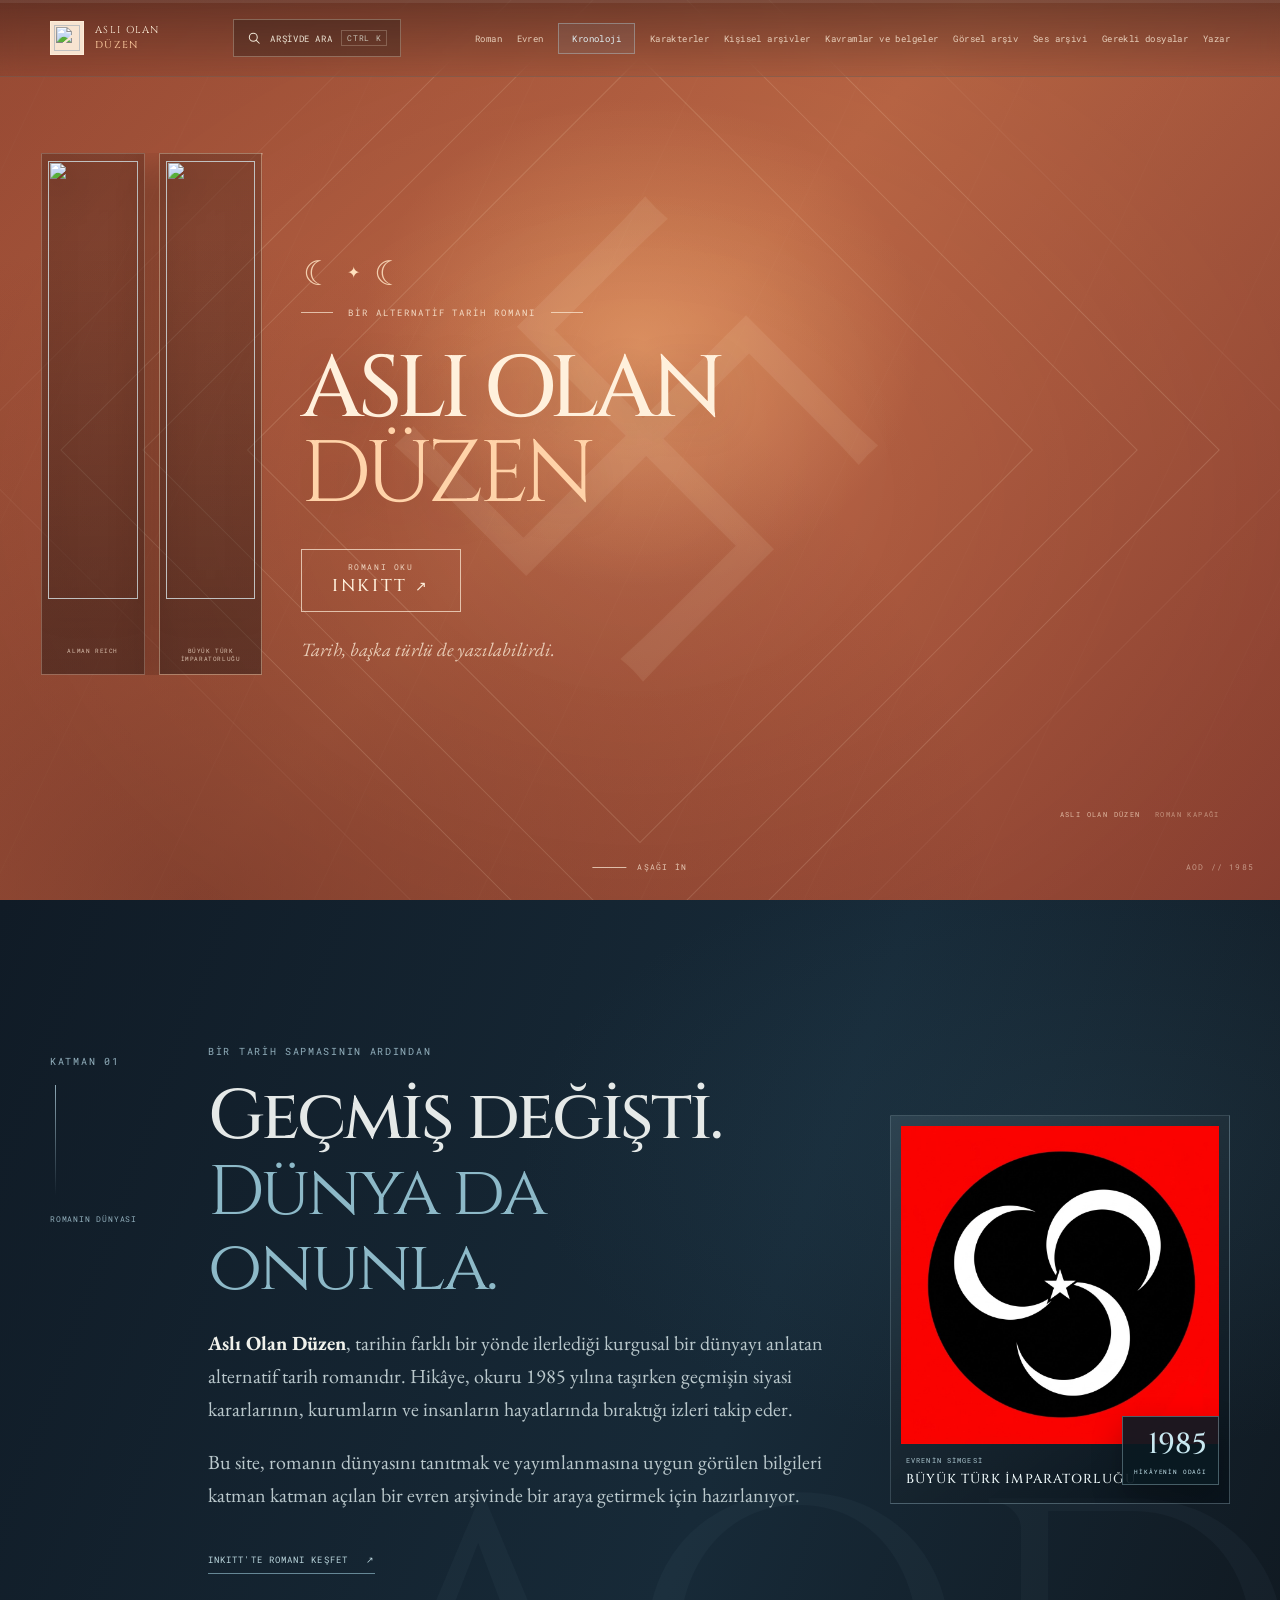
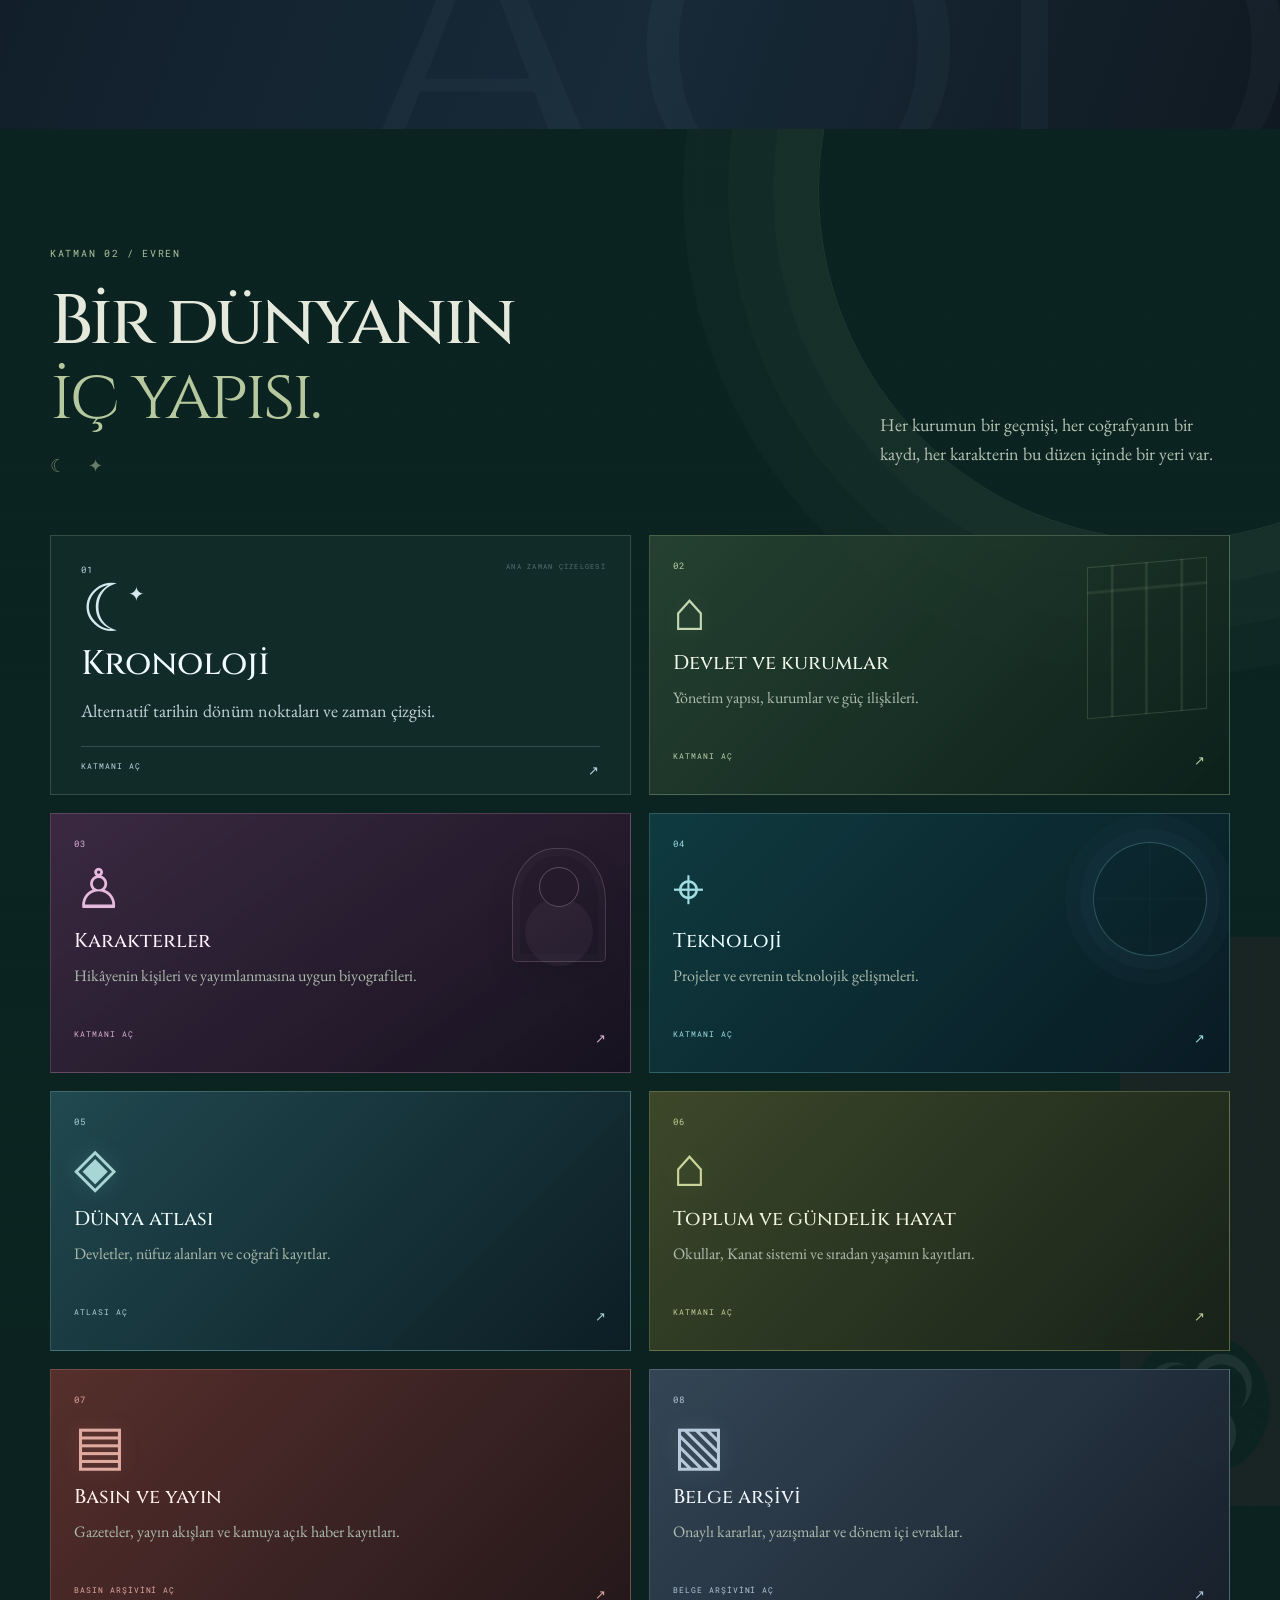
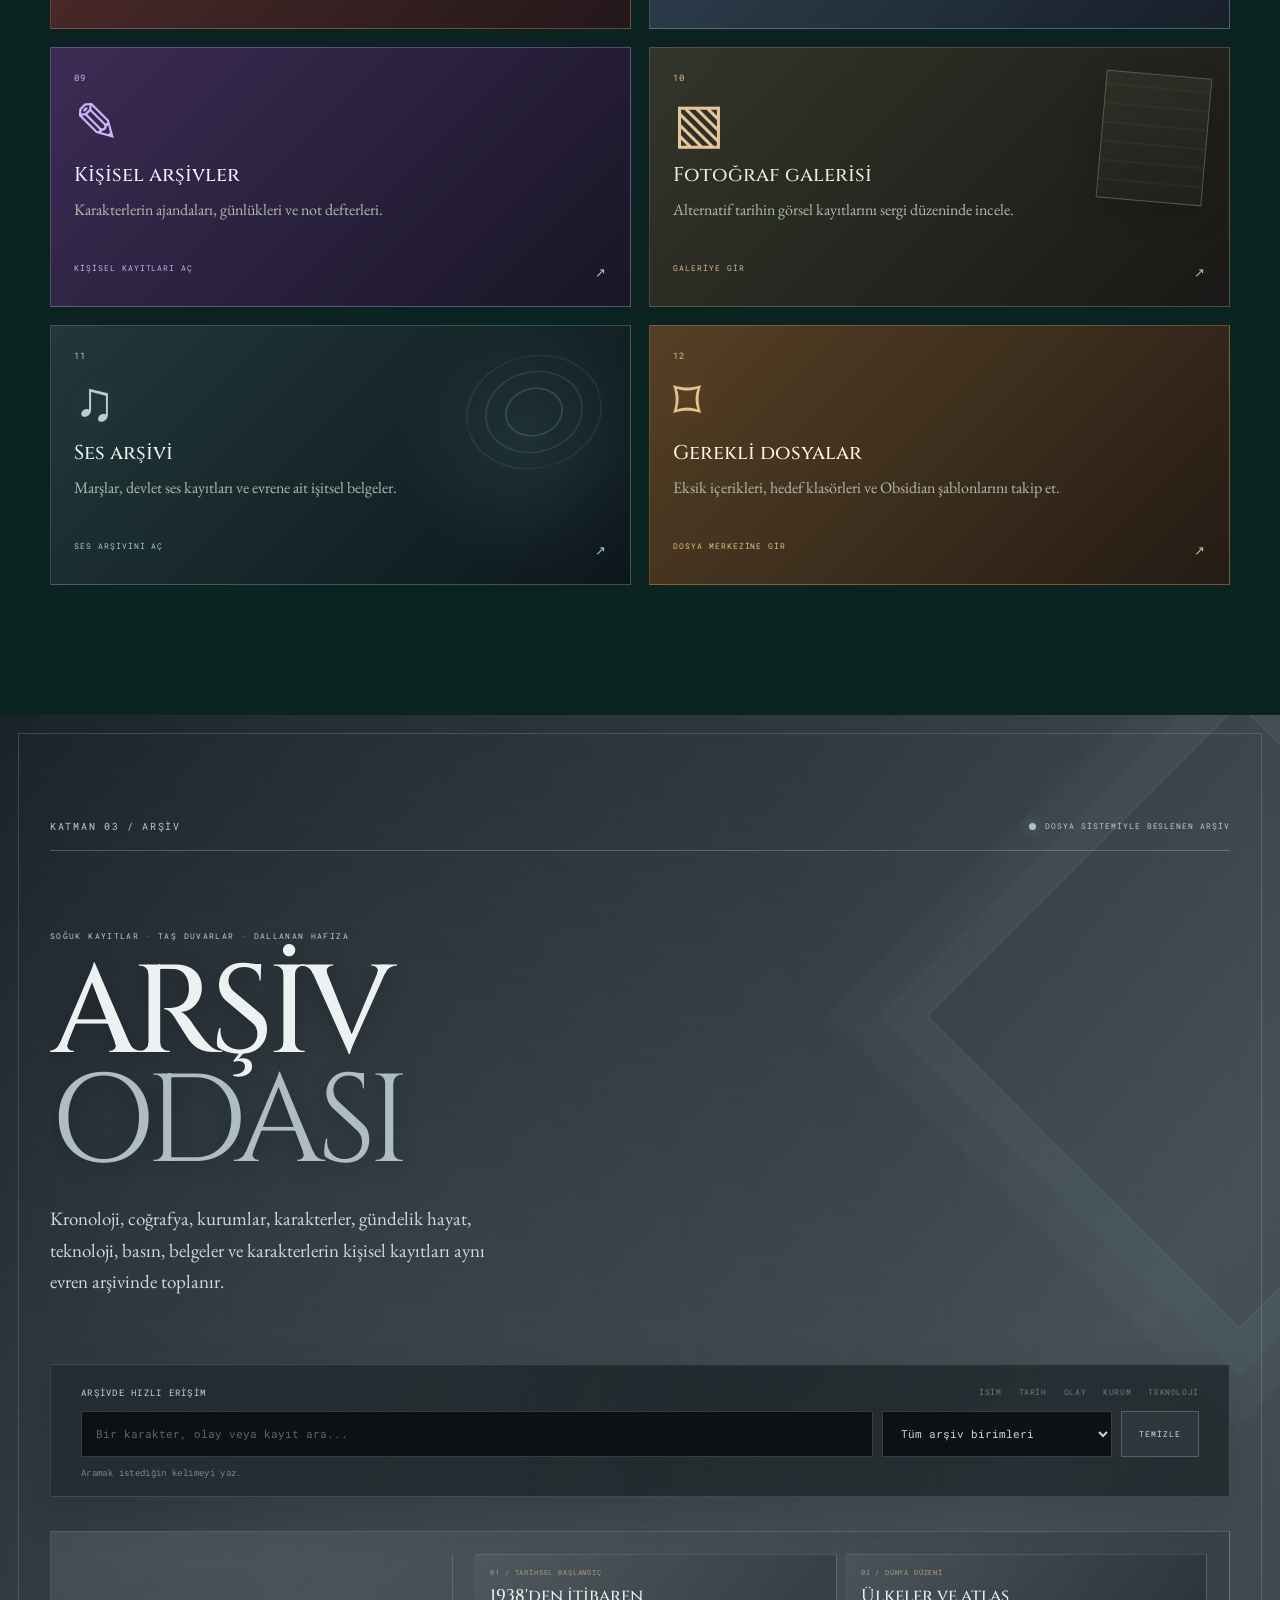
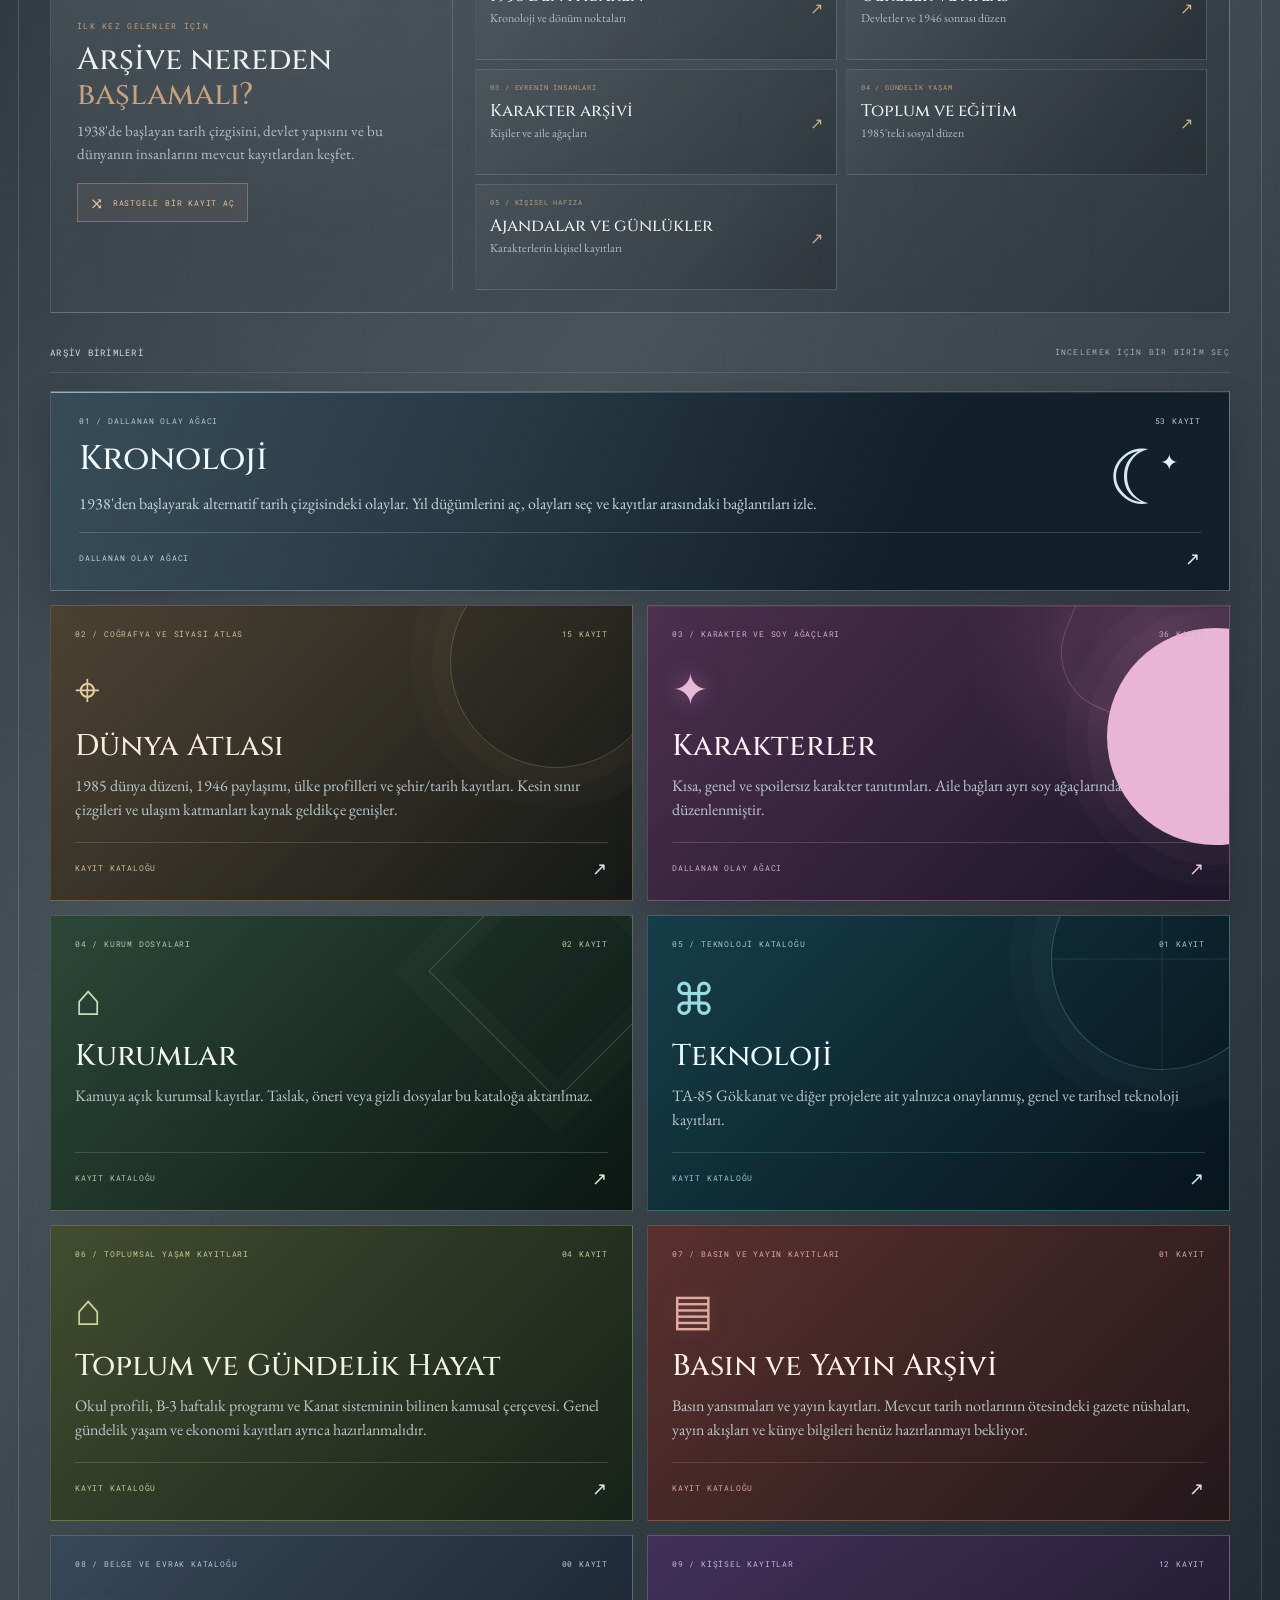
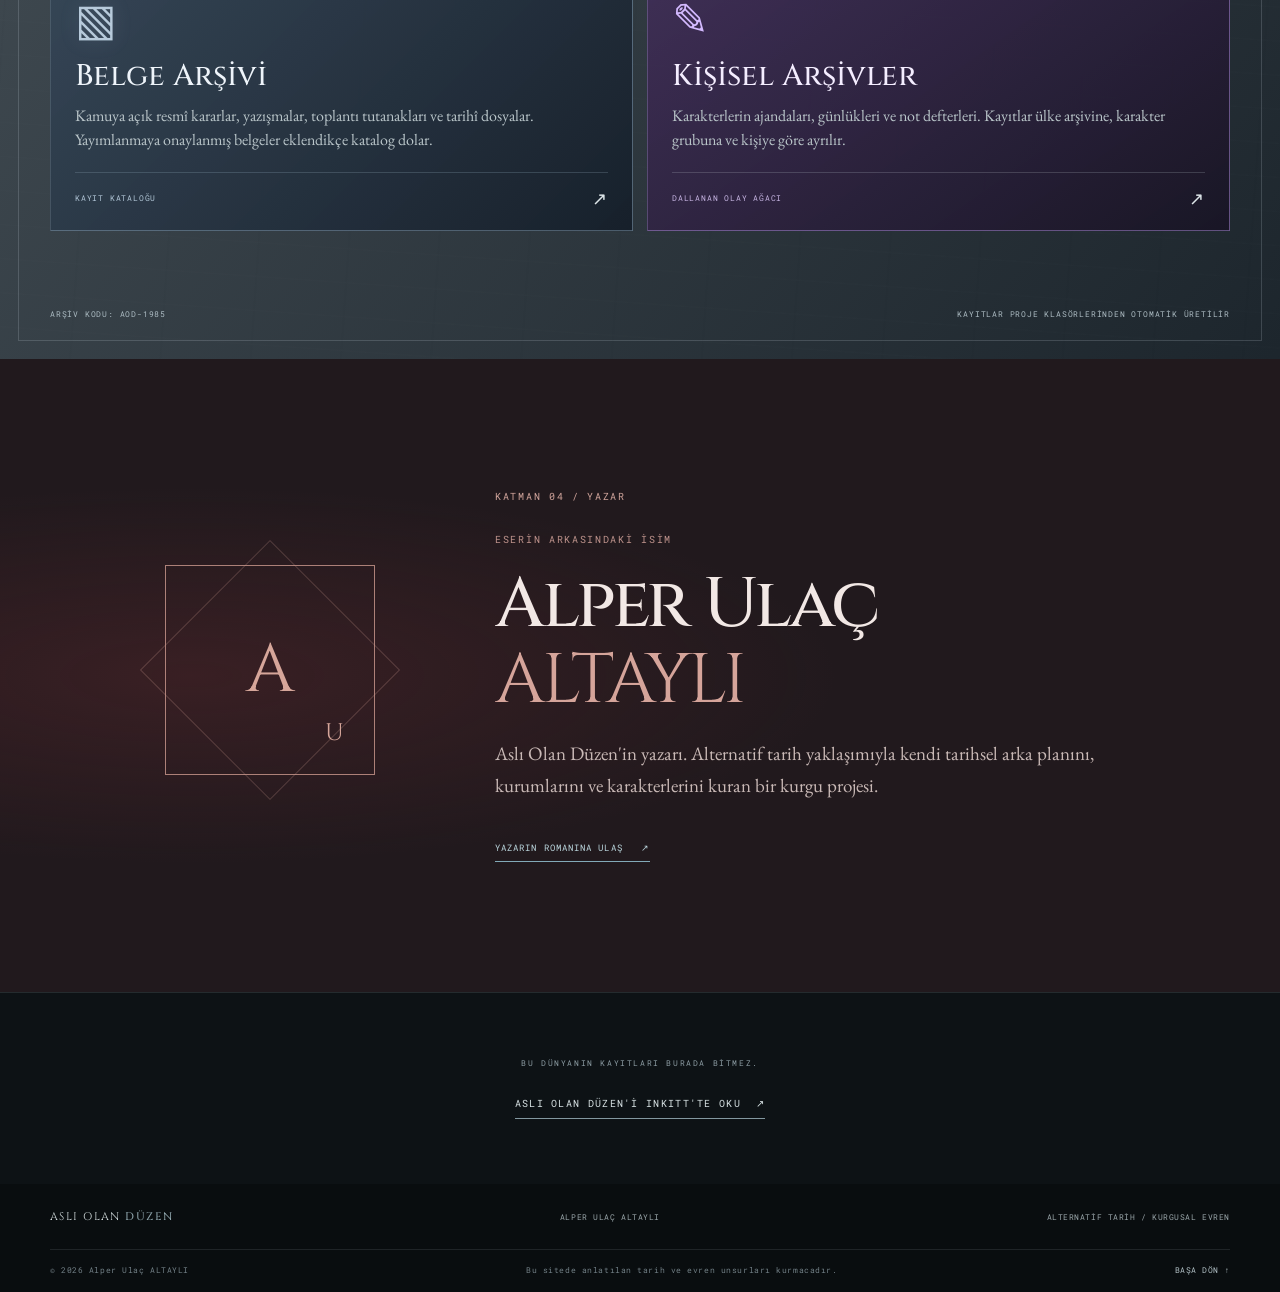
==== index.html @ 1135b443 "Color archive category cards and simplify personal archive notes" ====
<!doctype html>
<html lang="tr">
<head>
  <meta charset="utf-8">
  <meta name="viewport" content="width=device-width, initial-scale=1">
  <meta name="theme-color" content="#9d4b32">
  <meta name="description" content="Aslı Olan Düzen, Alper Ulaç ALTAYLI'nın alternatif tarih romanı ve kurgusal evreni. Romanı keşfedin, tarihin başka bir ihtimaline girin.">
  <meta name="author" content="Alper Ulaç ALTAYLI">
  <meta name="keywords" content="Aslı Olan Düzen, Asli Olan Duzen, Alper Ulaç ALTAYLI, alternatif tarih romanı, kurgusal evren">
  <meta property="og:type" content="website">
  <meta property="og:locale" content="tr_TR">
  <meta property="og:title" content="Aslı Olan Düzen — Resmî Evren">
  <meta property="og:description" content="Bir başka tarihin içine gir. Aslı Olan Düzen romanını ve evrenini keşfet.">
  <title>Aslı Olan Düzen — Resmî Evren</title>
  <link rel="icon" href="assets/images/favicon.svg" type="image/svg+xml">
  <link rel="preconnect" href="https://fonts.googleapis.com">
  <link rel="preconnect" href="https://fonts.gstatic.com" crossorigin>
  <link href="https://fonts.googleapis.com/css2?family=Cinzel:wght@400;500;600;700&family=EB+Garamond:wght@400;500;600;700&family=Roboto+Mono:wght@400;500&display=swap" rel="stylesheet">
  <meta property="og:image" content="https://alperulacaltayli.github.io/asli-olan-duzen/SiteMalzemeleri/KitapKapakFotosu.png">
  <link rel="canonical" href="https://alperulacaltayli.github.io/asli-olan-duzen/">
  <meta property="og:url" content="https://alperulacaltayli.github.io/asli-olan-duzen/">
  <meta name="twitter:card" content="summary_large_image">
  <link rel="stylesheet" href="assets/css/style.css?v=20261123-personal-archives-colorfix">
  <link rel="stylesheet" href="assets/css/site-enhancements.css?v=20261121-aod2">
  <link rel="stylesheet" href="assets/css/audio.css?v=20261122-shared-country-ui">
  <script type="application/ld+json">
  {
    "@context": "https://schema.org",
    "@type": "Book",
    "name": "Aslı Olan Düzen",
    "alternateName": "Asli Olan Duzen",
    "author": {
      "@type": "Person",
      "name": "Alper Ulaç ALTAYLI"
    },
    "inLanguage": "tr",
    "bookFormat": "https://schema.org/EBook",
    "genre": ["Alternatif tarih", "Kurgu"],
    "url": "https://www.inkitt.com/stories/1870699"
  }
  </script>
</head>
<body>
  <a class="skip-link" href="#main">İçeriğe geç</a>
  <div class="page-progress" aria-hidden="true"><span id="page-progress-bar"></span></div>

  <header class="site-header">
    <div class="container header-inner">
      <a class="brand" href="#top" aria-label="Aslı Olan Düzen ana sayfa">
        <span class="brand-mark"><picture><source srcset="SiteMalzemeleri/TrimpLogo.webp" type="image/webp"><img src="SiteMalzemeleri/TrimpLogo.png" alt="" aria-hidden="true"></picture></span>
        <span class="brand-name">ASLI OLAN <b>DÜZEN</b></span>
      </a>
      <button class="menu-toggle" type="button" aria-expanded="false" aria-controls="site-nav" aria-label="Menüyü aç">
        <span></span><span></span><span></span>
      </button>
      <nav class="site-nav" id="site-nav" aria-label="Ana menü">
        <a href="#roman">Roman</a>
        <a href="#evren">Evren</a>
        <a href="#arsiv" data-open-category="chronology">Kronoloji</a>
        <a href="#arsiv" data-open-category="characters">Karakterler</a>
        <a href="#arsiv" data-open-category="personal-records">Kişisel arşivler</a>
        <a href="#arsiv">Kavramlar ve belgeler</a>
        <a href="galeri.html">Görsel arşiv</a>
        <a href="sesler.html">Ses arşivi</a>
        <a href="dosya-merkezi.html">Gerekli dosyalar</a>
        <a href="#yazar">Yazar</a>
      </nav>
    </div>
  </header>

  <main id="main">
    <section class="welcome-layer" id="top" aria-labelledby="welcome-title">
      <div class="welcome-atmosphere" aria-hidden="true"></div>
      <div class="welcome-lines" aria-hidden="true"><span class="welcome-archive-mark">卐</span></div>
      <div class="welcome-materials" aria-hidden="true">
        <div class="welcome-banner-pair">
          <figure class="welcome-banner welcome-banner-german">
            <picture><source srcset="SiteMalzemeleri/DikeyNaziİmpbayrak540x1920.webp" type="image/webp"><img src="SiteMalzemeleri/DikeyNaziİmpbayrak540x1920.png" alt="" fetchpriority="high"></picture>
            <figcaption>ALMAN REICH</figcaption>
          </figure>
          <figure class="welcome-banner welcome-banner-turkish">
            <picture><source srcset="SiteMalzemeleri/DikeyTrİmpBayrak540x1920.webp" type="image/webp"><img src="SiteMalzemeleri/DikeyTrİmpBayrak540x1920.png" alt="" fetchpriority="high"></picture>
            <figcaption>BÜYÜK TÜRK İMPARATORLUĞU</figcaption>
          </figure>
          <p class="welcome-banner-note">KURMACA EVREN / TARİHSEL DEVLET SANCAKLARI</p>
        </div>
        <figure class="welcome-book">
          <picture><source srcset="SiteMalzemeleri/KitapKapakFotosu.webp" type="image/webp"><img class="welcome-cover" src="SiteMalzemeleri/KitapKapakFotosu.png" alt="" fetchpriority="high"></picture>
          <figcaption class="welcome-cover-caption">ASLI OLAN DÜZEN <span>ROMAN KAPAĞI</span></figcaption>
        </figure>
      </div>
      <div class="welcome-content">
        <div class="welcome-ornament" aria-hidden="true"><span>☾</span><i>✦</i><span>☾</span></div>
        <p class="welcome-overline"><span></span> BİR ALTERNATİF TARİH ROMANI <span></span></p>
        <h1 id="welcome-title">ASLI OLAN<br><em>DÜZEN</em></h1>
        <a class="inkitt-entry" href="https://www.inkitt.com/stories/1870699" target="_blank" rel="noopener noreferrer">
          <span class="inkitt-entry-label">ROMANI OKU</span>
          <span class="inkitt-entry-name">INKITT <span aria-hidden="true">↗</span></span>
        </a>
        <p class="welcome-caption">Tarih, başka türlü de yazılabilirdi.</p>
      </div>
      <a class="scroll-cue" href="#roman"><span class="scroll-cue-line"></span><span>AŞAĞI İN</span></a>
      <div class="welcome-coordinates" aria-hidden="true">AOD // 1985</div>
    </section>

    <section class="roman-layer" id="roman">
      <div class="container roman-layout">
        <div class="roman-index">
          <span class="layer-number">KATMAN 01</span>
          <span class="roman-index-rule"></span>
          <span class="roman-index-note">ROMANIN DÜNYASI</span>
        </div>
        <div class="roman-copy">
          <p class="eyebrow">BİR TARİH SAPMASININ ARDINDAN</p>
          <h2>Geçmiş değişti.<br><em>Dünya da onunla.</em></h2>
          <p><strong>Aslı Olan Düzen</strong>, tarihin farklı bir yönde ilerlediği kurgusal bir dünyayı anlatan alternatif tarih romanıdır. Hikâye, okuru 1985 yılına taşırken geçmişin siyasi kararlarının, kurumların ve insanların hayatlarında bıraktığı izleri takip eder.</p>
          <p>Bu site, romanın dünyasını tanıtmak ve yayımlanmasına uygun görülen bilgileri katman katman açılan bir evren arşivinde bir araya getirmek için hazırlanıyor.</p>
          <a class="line-link" href="https://www.inkitt.com/stories/1870699" target="_blank" rel="noopener noreferrer">INKITT'TE ROMANI KEŞFET <span aria-hidden="true">↗</span></a>
        </div>
        <figure class="roman-artwork">
          <picture><source srcset="SiteMalzemeleri/TürkİmpBayrak11ölçek.webp" type="image/webp"><img src="SiteMalzemeleri/TürkİmpBayrak11ölçek.jpeg" alt="Büyük Türk İmparatorluğu'nun simgesi" loading="lazy" decoding="async"></picture>
          <figcaption><span>EVRENİN SİMGESİ</span><strong>BÜYÜK TÜRK İMPARATORLUĞU</strong></figcaption>
          <div class="roman-year" aria-label="Hikâyenin odak yılı">1985<span>HİKÂYENİN ODAĞI</span></div>
        </figure>
      </div>
    </section>

    <section class="world-layer" id="evren">
      <div class="container">
        <div class="world-heading">
          <div>
            <span class="layer-number">KATMAN 02 / EVREN</span>
            <h2>Bir dünyanın<br><em>iç yapısı.</em></h2>
          </div>
          <p>Her kurumun bir geçmişi, her coğrafyanın bir kaydı, her karakterin bu düzen içinde bir yeri var.</p>
        </div>
        <div class="world-grid">
          <a class="world-card" href="#arsiv" data-open-category="chronology">
            <span class="world-card-number">01</span><span class="world-card-icon" aria-hidden="true">⌁</span>
            <h3>Kronoloji</h3><p>Alternatif tarihin dönüm noktaları ve zaman çizgisi.</p>
            <span class="world-card-link">KATMANI AÇ <b>↗</b></span>
          </a>
          <a class="world-card world-card-institutions" href="#arsiv" data-open-category="institutions">
            <span class="world-card-number">02</span><span class="world-card-icon" aria-hidden="true">⌂</span>
            <h3>Devlet ve kurumlar</h3><p>Yönetim yapısı, kurumlar ve güç ilişkileri.</p>
            <span class="world-card-link">KATMANI AÇ <b>↗</b></span>
          </a>
          <a class="world-card world-card-characters" href="#arsiv" data-open-category="characters">
            <span class="world-card-number">03</span><span class="world-card-icon" aria-hidden="true">♙</span>
            <h3>Karakterler</h3><p>Hikâyenin kişileri ve yayımlanmasına uygun biyografileri.</p>
            <span class="world-card-link">KATMANI AÇ <b>↗</b></span>
          </a>
          <a class="world-card world-card-technology" href="#arsiv" data-open-category="technology">
            <span class="world-card-number">04</span><span class="world-card-icon" aria-hidden="true">⌖</span>
            <h3>Teknoloji</h3><p>Projeler ve evrenin teknolojik gelişmeleri.</p>
            <span class="world-card-link">KATMANI AÇ <b>↗</b></span>
          </a>
          <a class="world-card world-card-geography" href="#arsiv" data-open-category="geography">
            <span class="world-card-number">05</span><span class="world-card-icon" aria-hidden="true">◈</span>
            <h3>Dünya atlası</h3><p>Devletler, nüfuz alanları ve coğrafi kayıtlar.</p>
            <span class="world-card-link">ATLASI AÇ <b>↗</b></span>
          </a>
          <a class="world-card world-card-society" href="#arsiv" data-open-category="society">
            <span class="world-card-number">06</span><span class="world-card-icon" aria-hidden="true">⌂</span>
            <h3>Toplum ve gündelik hayat</h3><p>Okullar, Kanat sistemi ve sıradan yaşamın kayıtları.</p>
            <span class="world-card-link">KATMANI AÇ <b>↗</b></span>
          </a>
          <a class="world-card world-card-media" href="#arsiv" data-open-category="media">
            <span class="world-card-number">07</span><span class="world-card-icon" aria-hidden="true">▤</span>
            <h3>Basın ve yayın</h3><p>Gazeteler, yayın akışları ve kamuya açık haber kayıtları.</p>
            <span class="world-card-link">BASIN ARŞİVİNİ AÇ <b>↗</b></span>
          </a>
          <a class="world-card world-card-documents" href="#arsiv" data-open-category="documents">
            <span class="world-card-number">08</span><span class="world-card-icon" aria-hidden="true">▧</span>
            <h3>Belge arşivi</h3><p>Onaylı kararlar, yazışmalar ve dönem içi evraklar.</p>
            <span class="world-card-link">BELGE ARŞİVİNİ AÇ <b>↗</b></span>
          </a>
          <a class="world-card world-card-personal" href="#arsiv" data-open-category="personal-records">
            <span class="world-card-number">09</span><span class="world-card-icon" aria-hidden="true">✎</span>
            <h3>Kişisel arşivler</h3><p>Karakterlerin ajandaları, günlükleri ve not defterleri.</p>
            <span class="world-card-link">KİŞİSEL KAYITLARI AÇ <b>↗</b></span>
          </a>
          <a class="world-card world-card-gallery" href="galeri.html">
            <span class="world-card-number">10</span><span class="world-card-icon" aria-hidden="true">▧</span>
            <h3>Fotoğraf galerisi</h3><p>Alternatif tarihin görsel kayıtlarını sergi düzeninde incele.</p>
            <span class="world-card-link">GALERİYE GİR <b>↗</b></span>
          </a>
          <a class="world-card world-card-audio" href="sesler.html">
            <span class="world-card-number">11</span><span class="world-card-icon" aria-hidden="true">♫</span>
            <h3>Ses arşivi</h3><p>Marşlar, devlet ses kayıtları ve evrene ait işitsel belgeler.</p>
            <span class="world-card-link">SES ARŞİVİNİ AÇ <b>↗</b></span>
          </a>
          <a class="world-card world-card-files" href="dosya-merkezi.html">
            <span class="world-card-number">12</span><span class="world-card-icon" aria-hidden="true">⌑</span>
            <h3>Gerekli dosyalar</h3><p>Eksik içerikleri, hedef klasörleri ve Obsidian şablonlarını takip et.</p>
            <span class="world-card-link">DOSYA MERKEZİNE GİR <b>↗</b></span>
          </a>
        </div>
      </div>
    </section>

    <section class="archive-layer" id="arsiv">
      <div class="archive-grain" aria-hidden="true"></div>
      <div class="container archive-content">
        <div class="archive-topline">
          <span class="layer-number">KATMAN 03 / ARŞİV</span>
          <span class="archive-status"><i></i> DOSYA SİSTEMİYLE BESLENEN ARŞİV</span>
        </div>
        <div class="archive-heading">
          <p class="archive-kicker">SOĞUK KAYITLAR · TAŞ DUVARLAR · DALLANAN HAFIZA</p>
          <h2>ARŞİV<br><em>ODASI</em></h2>
          <p>Kronoloji, coğrafya, kurumlar, karakterler, gündelik hayat, teknoloji, basın, belgeler ve karakterlerin kişisel kayıtları aynı evren arşivinde toplanır.</p>
        </div>

        <div class="archive-search-panel" role="search" aria-label="Arşiv kayıtlarında ara">
          <div class="archive-search-heading"><span>ARŞİVDE HIZLI ERİŞİM</span><small>İSİM · TARİH · OLAY · KURUM · TEKNOLOJİ</small></div>
          <div class="archive-search-controls">
            <label class="archive-search-field"><span class="visually-hidden">Arşiv kayıtlarında ara</span><input id="archive-search-input" type="search" placeholder="Bir karakter, olay veya kayıt ara..." autocomplete="off" aria-controls="archive-search-results"></label>
            <label class="archive-search-category"><span class="visually-hidden">Arama kategorisi</span><select id="archive-search-category"><option value="">Tüm arşiv birimleri</option></select></label>
            <button id="archive-search-clear" type="button">TEMİZLE</button>
          </div>
          <p class="archive-search-status" id="archive-search-status" aria-live="polite">Aramak istediğin kelimeyi yaz.</p>
          <div class="archive-search-results" id="archive-search-results" hidden></div>
        </div>
        <section class="archive-discovery" aria-labelledby="archive-discovery-title">
          <div class="archive-discovery-copy">
            <span class="archive-discovery-kicker">İLK KEZ GELENLER İÇİN</span>
            <h3 id="archive-discovery-title">Arşive nereden <em>başlamalı?</em></h3>
            <p>1938'de başlayan tarih çizgisini, devlet yapısını ve bu dünyanın insanlarını mevcut kayıtlardan keşfet.</p>
            <button class="archive-random-record" id="archive-random-record" type="button">
              <span aria-hidden="true">⤨</span> RASTGELE BİR KAYIT AÇ
            </button>
          </div>
          <div class="archive-discovery-routes" aria-label="Önerilen arşiv rotaları">
            <button type="button" class="archive-discovery-route" data-discover-category="chronology">
              <span>01 / TARİHSEL BAŞLANGIÇ</span><strong>1938'den itibaren</strong><small>Kronoloji ve dönüm noktaları</small><b aria-hidden="true">↗</b>
            </button>
            <button type="button" class="archive-discovery-route" data-discover-category="geography">
              <span>02 / DÜNYA DÜZENİ</span><strong>Ülkeler ve atlas</strong><small>Devletler ve 1946 sonrası düzen</small><b aria-hidden="true">↗</b>
            </button>
            <button type="button" class="archive-discovery-route" data-discover-category="characters">
              <span>03 / EVRENİN İNSANLARI</span><strong>Karakter arşivi</strong><small>Kişiler ve aile ağaçları</small><b aria-hidden="true">↗</b>
            </button>
            <button type="button" class="archive-discovery-route" data-discover-category="society">
              <span>04 / GÜNDELİK YAŞAM</span><strong>Toplum ve eğitim</strong><small>1985'teki sosyal düzen</small><b aria-hidden="true">↗</b>
            </button>
            <button type="button" class="archive-discovery-route" data-discover-category="personal-records">
              <span>05 / KİŞİSEL HAFIZA</span><strong>Ajandalar ve günlükler</strong><small>Karakterlerin kişisel kayıtları</small><b aria-hidden="true">↗</b>
            </button>
          </div>
        </section>

        <div class="archive-directory-heading">
          <span>ARŞİV BİRİMLERİ</span>
          <small>İNCELEMEK İÇİN BİR BİRİM SEÇ</small>
        </div>
        <div class="archive-categories" id="archive-categories" aria-live="polite">
          <p class="archive-loading">Arşiv dizini okunuyor...</p>
        </div>

        <section class="archive-explorer" id="archive-explorer" hidden aria-live="polite">
          <div class="archive-explorer-top">
            <div>
              <span class="archive-explorer-label" id="archive-view-label">ARŞİV BİRİMİ</span>
              <h3 id="archive-active-title">Kronoloji</h3>
              <p id="archive-active-description"></p>
            </div>
            <div class="chronology-view-switch" id="chronology-view-switch" role="group" aria-label="Kronoloji görünümü" hidden>
              <button type="button" data-chronology-view="map" aria-pressed="false"><span aria-hidden="true">◈</span> HARİTA</button>
              <button type="button" data-chronology-view="normal" aria-pressed="false"><span aria-hidden="true">☷</span> NORMAL</button>
            </div>
            <button class="archive-back" id="archive-back" type="button" aria-label="Arşiv ekranını kapat">× <span>ARŞİVDEN ÇIK</span></button>
          </div>
          <section class="archive-country-stage" id="archive-country-stage" hidden aria-labelledby="archive-country-heading">
            <div class="audio-section-intro">
              <div><span class="audio-section-index">ARŞİV BİRİMLERİ</span><h2 id="archive-country-heading">Hangi arşivi <em>açacaksın?</em></h2></div>
              <p id="archive-country-description">Türk ve Alman kayıtları, kendi dönemlerinin görsel dili ve arşiv düzeniyle ayrı ayrı sunulur.</p>
            </div>

            <div class="audio-country-chooser" id="archive-country-chooser">
              <button class="audio-country-card audio-country-card-turkish" type="button" data-archive-country="turkish">
                <span class="audio-country-card-art">
                  <img class="audio-country-banner" src="SiteMalzemeleri/TürkSiteMalzemeler/DikeyTrİmpBayrak540x1920.png" alt="" loading="lazy">
                  <img class="audio-country-emblem" src="SiteMalzemeleri/TürkSiteMalzemeler/TrimpLogo.png" alt="" loading="lazy">
                  <span class="audio-country-card-glow"></span>
                </span>
                <span class="audio-country-card-copy">
                  <span class="audio-country-kicker">BİRİM 01 / TÜRK DEVLETİ</span>
                  <strong class="audio-country-title-label">Türk Arşivi</strong>
                  <span>Kurumlar · Teknoloji · Karakterler · Belgeler</span>
                  <b>AÇIK ARŞİV <i>↗</i></b>
                </span>
              </button>

              <button class="audio-country-card audio-country-card-german" type="button" data-archive-country="german">
                <span class="audio-country-card-art">
                  <img class="audio-country-banner" src="SiteMalzemeleri/NaziSiteMalzemeler/DikeyNaziİmpbayrak540x1920.png" alt="" loading="lazy">
                  <img class="audio-country-emblem" src="SiteMalzemeleri/NaziSiteMalzemeler/Kartal1.png" alt="" loading="lazy">
                  <span class="audio-country-card-glow"></span>
                </span>
                <span class="audio-country-card-copy">
                  <span class="audio-country-kicker">BİRİM 02 / ALMAN REICH</span>
                  <strong class="audio-country-title-label">Alman Arşivi</strong>
                  <span>Kurumlar · Teknoloji · Karakterler · Belgeler</span>
                  <b>AÇIK ARŞİV <i>↗</i></b>
                </span>
              </button>
            </div>

            <button class="audio-back-button" type="button" data-archive-country-return>← ARŞİV BİRİMLERİNE DÖN</button>
          </section>

          <div class="archive-workspace" id="archive-workspace">
            <section class="chronology-atlas" id="chronology-atlas" aria-label="Yatay kronoloji haritası" hidden></section>
            <aside class="archive-navigation" aria-label="Arşiv gezinme ağacı">
              <div class="archive-navigation-heading"><span>İÇİNDEKİLER</span><small id="archive-navigation-type">OLAY AĞACI</small></div>
              <div id="archive-navigation-content"></div>
            </aside>
            <article class="archive-detail" id="archive-detail">
              <div class="archive-detail-placeholder">
                <span class="detail-placeholder-mark">AOD</span>
                <p>Bir kayıt seç.</p>
                <small>Seçtiğin kayıt burada açılacak.</small>
              </div>
            </article>
          </div>
        </section>
        <div class="archive-foot"><span>ARŞİV KODU: AOD-1985</span><span>KAYITLAR PROJE KLASÖRLERİNDEN OTOMATİK ÜRETİLİR</span></div>
      </div>
    </section>

    <section class="author-layer" id="yazar">
      <div class="container author-layout">
        <div class="author-mark" aria-hidden="true">A<span>U</span></div>
        <div class="author-copy">
          <span class="layer-number">KATMAN 04 / YAZAR</span>
          <p class="eyebrow">ESERİN ARKASINDAKİ İSİM</p>
          <h2>Alper Ulaç<br><em>ALTAYLI</em></h2>
          <p>Aslı Olan Düzen'in yazarı. Alternatif tarih yaklaşımıyla kendi tarihsel arka planını, kurumlarını ve karakterlerini kuran bir kurgu projesi.</p>
          <a class="line-link" href="https://www.inkitt.com/stories/1870699" target="_blank" rel="noopener noreferrer">YAZARIN ROMANINA ULAŞ <span aria-hidden="true">↗</span></a>
        </div>
      </div>
    </section>

    <section class="last-door">
      <div class="last-door-inner">
        <p>BU DÜNYANIN KAYITLARI BURADA BİTMEZ.</p>
        <a href="https://www.inkitt.com/stories/1870699" target="_blank" rel="noopener noreferrer">ASLI OLAN DÜZEN'İ INKITT'TE OKU <span aria-hidden="true">↗</span></a>
      </div>
    </section>
  </main>

  <footer class="site-footer">
    <div class="container footer-main">
      <a class="footer-brand" href="#top">ASLI OLAN <b>DÜZEN</b></a>
      <span>ALPER ULAÇ ALTAYLI</span>
      <span>ALTERNATİF TARİH / KURGUSAL EVREN</span>
    </div>
    <div class="container footer-bottom">
      <span>© <span id="current-year">2026</span> Alper Ulaç ALTAYLI</span>
      <span>Bu sitede anlatılan tarih ve evren unsurları kurmacadır.</span>
      <a href="#top">BAŞA DÖN ↑</a>
    </div>
  </footer>

  <script src="assets/js/main.js?v=20261123-personal-archives" defer></script>
  <script src="assets/js/site-search.js?v=20261121-aod2" defer></script>
</body>
</html>
---- assets/css/style.css ----
:root {
    color-scheme: dark;
    --ink: #111514;
    --warm: #b75f3f;
    --warm-light: #e6a777;
    --warm-ivory: #fff0dc;
    --cold: #aab9c4;
    --line: rgba(222, 222, 211, .2);
    --serif: "EB Garamond", Georgia, serif;
    --display: "Cinzel", Georgia, serif;
    --mono: "Roboto Mono", monospace;
    --max: 1180px;
}

* {
    box-sizing: border-box;
}

html {
    scroll-behavior: smooth;
    scroll-padding-top: 76px;
}

body {
    margin: 0;
    background: var(--ink);
    color: #e9e9e3;
    font: 18px/1.65 var(--serif);
}

a {
    color: inherit;
    text-decoration: none;
}

button {
    font: inherit;
}

::selection {
    background: #e6a777;
    color: #241510;
}

.container {
    width: min(var(--max), calc(100% - 52px));
    margin-inline: auto;
}

.skip-link {
    position: absolute;
    z-index: 1000;
    top: -60px;
    left: 16px;
    padding: 10px 14px;
    color: #16110e;
    background: #ffe4c6;
}

.skip-link:focus {
    top: 12px;
}

.layer-number,
.eyebrow {
    font: 10px var(--mono);
    letter-spacing: .17em;
}

.site-header {
    position: absolute;
    z-index: 30;
    top: 0;
    left: 0;
    width: 100%;
    border-bottom: 1px solid rgba(255, 240, 220, .17);
    background: rgba(54, 31, 25, .12);
}

.header-inner {
    min-height: 76px;
    display: flex;
    align-items: center;
    justify-content: space-between;
    gap: 28px;
}

.brand {
    display: inline-flex;
    align-items: center;
    gap: 11px;
}

.brand-mark {
    width: 34px;
    height: 34px;
    display: grid;
    place-items: center;
    border: 1px solid rgba(255, 240, 220, .7);
    color: var(--warm-ivory);
    font: 10px var(--display);
}

.brand-name {
    color: var(--warm-ivory);
    font: 10px var(--display);
    letter-spacing: .13em;
    line-height: 1.5;
}

.brand-name b {
    display: block;
    color: #f0bd93;
    font-weight: 500;
}

.site-nav {
    display: flex;
    align-items: center;
    gap: 30px;
}

.site-nav a {
    color: rgba(255, 240, 220, .8);
    font: 10px var(--mono);
    letter-spacing: .06em;
    transition: color .2s;
}

.site-nav a:hover,
.site-nav a:focus-visible {
    color: white;
}

.menu-toggle {
    display: none;
}


/* Welcome layer — warm, open, centred */

.welcome-layer {
    position: relative;
    min-height: 100vh;
    min-height: 100svh;
    overflow: hidden;
    display: grid;
    place-items: center;
    isolation: isolate;
    color: var(--warm-ivory);
    background: radial-gradient(ellipse at 50% 38%, rgba(245, 174, 112, .5), transparent 31%), radial-gradient(ellipse at 15% 100%, rgba(92, 37, 30, .54), transparent 52%), linear-gradient(132deg, #9e4d36 0%, #bd6846 47%, #8d4132 100%);
}

.welcome-atmosphere {
    position: absolute;
    z-index: -2;
    inset: 0;
    opacity: .48;
    background: radial-gradient(ellipse at 50% 55%, transparent 0 25%, rgba(66, 28, 24, .16) 75%), repeating-linear-gradient(115deg, transparent 0 72px, rgba(255, 224, 189, .045) 73px, transparent 74px 148px);
}

.welcome-lines {
    position: absolute;
    z-index: -1;
    width: min(78vw, 820px);
    aspect-ratio: 1;
    border: 1px solid rgba(255, 230, 202, .17);
    transform: rotate(45deg);
}

.welcome-lines::before,
.welcome-lines::after {
    content: "";
    position: absolute;
    inset: 7%;
    border: 1px solid rgba(255, 230, 202, .15);
}

.welcome-lines::after {
    inset: 16%;
}

.welcome-content {
    width: min(900px, calc(100% - 36px));
    padding: 120px 0 100px;
    text-align: center;
}

.welcome-overline {
    display: flex;
    justify-content: center;
    align-items: center;
    gap: 15px;
    margin: 0 0 29px;
    color: rgba(255, 240, 220, .83);
    font: 9px var(--mono);
    letter-spacing: .22em;
}

.welcome-overline span {
    width: 32px;
    height: 1px;
    background: rgba(255, 240, 220, .68);
}

.welcome-content h1 {
    margin: 0;
    color: #fff0dc;
    font: 500 clamp(56px, 10vw, 124px)/.98 var(--display);
    letter-spacing: -.055em;
    text-shadow: 0 10px 44px rgba(63, 22, 18, .22);
}

.welcome-content h1 em {
    color: #ffd3a9;
    font-style: normal;
    font-weight: 400;
}

.inkitt-entry {
    display: flex;
    flex-direction: column;
    align-items: center;
    gap: 2px;
    width: max-content;
    margin: 32px auto 0;
    padding: 12px 30px 14px;
    border: 1px solid rgba(255, 240, 220, .7);
    color: #fff0dc;
    transition: background .25s, color .25s, transform .25s;
}

.inkitt-entry:hover {
    color: #703626;
    background: #fff0dc;
    transform: translateY(-3px);
}

.inkitt-entry-label {
    font: 8px var(--mono);
    letter-spacing: .2em;
    opacity: .82;
}

.inkitt-entry-name {
    font: 500 17px var(--display);
    letter-spacing: .16em;
}

.inkitt-entry-name span {
    font: 14px var(--mono);
}

.welcome-caption {
    margin: 25px 0 0;
    color: rgba(255, 240, 220, .76);
    font: italic 19px var(--serif);
}

.scroll-cue {
    position: absolute;
    bottom: 28px;
    left: 50%;
    display: flex;
    align-items: center;
    gap: 11px;
    transform: translateX(-50%);
    color: rgba(255, 240, 220, .75);
    font: 8px var(--mono);
    letter-spacing: .16em;
}

.scroll-cue-line {
    width: 34px;
    height: 1px;
    background: rgba(255, 240, 220, .7);
}

.welcome-coordinates {
    position: absolute;
    right: 26px;
    bottom: 28px;
    color: rgba(255, 240, 220, .5);
    font: 8px var(--mono);
    letter-spacing: .15em;
}


/* Roman layer — cinematic, deep blue-black */

.roman-layer {
    position: relative;
    overflow: hidden;
    padding: 145px 0 155px;
    background: radial-gradient(ellipse at 85% 30%, rgba(56, 93, 112, .2), transparent 37%), linear-gradient(110deg, #101b26, #172a38 58%, #101921);
    color: #e5e9e8;
}

.roman-layer::after {
    content: "AOD";
    position: absolute;
    right: -24px;
    bottom: -150px;
    color: rgba(179, 202, 211, .035);
    font: 400 clamp(220px, 33vw, 480px)/1 var(--display);
    pointer-events: none;
}

.roman-layout {
    position: relative;
    z-index: 1;
    display: grid;
    grid-template-columns: 140px minmax(0, 1fr) 180px;
    gap: 48px;
    align-items: start;
}

.roman-index {
    display: flex;
    flex-direction: column;
    align-items: flex-start;
    gap: 17px;
    padding-top: 10px;
    color: #91aebb;
}

.roman-index-rule {
    width: 1px;
    height: 110px;
    margin-left: 5px;
    background: linear-gradient(#8da8b5, transparent);
}

.roman-index-note {
    max-width: 90px;
    font: 8px/1.8 var(--mono);
    letter-spacing: .1em;
}

.roman-copy {
    max-width: 650px;
}

.eyebrow {
    margin: 0 0 22px;
    color: #91aebb;
}

.roman-copy h2,
.world-heading h2,
.author-copy h2 {
    margin: 0;
    font: 500 clamp(42px, 5.6vw, 70px)/1.08 var(--display);
    letter-spacing: -.045em;
}

.roman-copy h2 em {
    color: #8db9c8;
    font-style: normal;
    font-weight: 400;
}

.roman-copy>p:not(.eyebrow) {
    max-width: 640px;
    color: #bac8cc;
    font-size: 20px;
}

.roman-copy strong {
    color: #f0f1eb;
}

.line-link {
    display: inline-flex;
    align-items: center;
    gap: 18px;
    margin-top: 22px;
    padding: 0 0 8px;
    border-bottom: 1px solid #82a9b8;
    color: #bad5dc;
    font: 9px var(--mono);
    letter-spacing: .12em;
}

.line-link:hover {
    color: white;
    border-color: white;
}

.roman-year {
    display: flex;
    flex-direction: column;
    gap: 4px;
    align-items: flex-end;
    padding-top: 90px;
    color: rgba(175, 205, 214, .8);
    font: 500 clamp(42px, 5vw, 67px) var(--display);
}

.roman-year span {
    font: 8px var(--mono);
    letter-spacing: .14em;
}


/* World layer — cartographic green */

.world-layer {
    position: relative;
    overflow: hidden;
    padding: 118px 0 130px;
    background: linear-gradient(rgba(11, 35, 32, .92), rgba(11, 35, 32, .96)), repeating-linear-gradient(0deg, transparent 0 49px, rgba(156, 190, 164, .1) 50px), repeating-linear-gradient(90deg, transparent 0 49px, rgba(156, 190, 164, .1) 50px), #102b27;
    color: #e4e9dc;
}

.world-layer::before {
    content: "";
    position: absolute;
    width: 700px;
    height: 700px;
    right: -240px;
    top: -290px;
    border: 1px solid rgba(171, 194, 156, .13);
    border-radius: 50%;
    box-shadow: 0 0 0 45px rgba(171, 194, 156, .025), 0 0 0 90px rgba(171, 194, 156, .025), 0 0 0 135px rgba(171, 194, 156, .025);
    pointer-events: none;
}

.world-heading {
    position: relative;
    display: flex;
    justify-content: space-between;
    align-items: end;
    gap: 50px;
    margin-bottom: 58px;
}

.world-heading .layer-number {
    display: block;
    margin-bottom: 25px;
    color: #a9c19c;
}

.world-heading h2 em {
    color: #b6c99e;
    font-style: normal;
    font-weight: 400;
}

.world-heading>p {
    max-width: 350px;
    margin: 0 0 8px;
    color: #b4c3b2;
    font-size: 18px;
}

.world-grid {
    position: relative;
    display: grid;
    grid-template-columns: repeat(4, 1fr);
    border-top: 1px solid rgba(190, 211, 177, .25);
    border-bottom: 1px solid rgba(190, 211, 177, .25);
}

.world-card {
    position: relative;
    min-height: 285px;
    display: flex;
    flex-direction: column;
    align-items: flex-start;
    padding: 24px 23px 25px;
    border-right: 1px solid rgba(190, 211, 177, .22);
    transition: background .25s, transform .25s;
}

.world-card:first-child {
    border-left: 1px solid rgba(190, 211, 177, .22);
}

.world-card:hover {
    background: rgba(194, 212, 171, .08);
    transform: translateY(-4px);
}

.world-card-number {
    color: #9db58f;
    font: 9px var(--mono);
    letter-spacing: .1em;
}

.world-card-icon {
    height: 78px;
    display: flex;
    align-items: center;
    color: #b6c99e;
    font: 55px var(--serif);
}

.world-card h3 {
    margin: 0 0 9px;
    color: #eef0e4;
    font: 500 20px var(--display);
}

.world-card p {
    margin: 0 0 20px;
    color: #adbcad;
    font-size: 16px;
}

.world-card-link {
    display: flex;
    justify-content: space-between;
    gap: 15px;
    width: 100%;
    margin-top: auto;
    color: #b6c99e;
    font: 8px var(--mono);
    letter-spacing: .12em;
}

.world-card-link b {
    font-size: 13px;
    font-weight: 400;
}


/* Archive layer — cold stone, concrete and steel */

.archive-layer {
    position: relative;
    isolation: isolate;
    overflow: hidden;
    padding: 105px 0 35px;
    color: #e1e7ea;
    background: linear-gradient(130deg, rgba(23, 31, 38, .94), rgba(70, 80, 87, .94) 45%, rgba(28, 37, 44, .98)), #465158;
}

.archive-grain {
    position: absolute;
    z-index: -1;
    inset: 0;
    opacity: .3;
    background: repeating-linear-gradient(4deg, transparent 0 31px, rgba(225, 233, 236, .035) 32px, transparent 34px), repeating-linear-gradient(94deg, transparent 0 87px, rgba(9, 16, 22, .08) 88px, transparent 90px), radial-gradient(ellipse at 25% 30%, rgba(208, 220, 225, .16), transparent 46%);
}

.archive-layer::before,
.archive-layer::after {
    content: "";
    position: absolute;
    z-index: -1;
    pointer-events: none;
}

.archive-layer::before {
    inset: 18px;
    border: 1px solid rgba(210, 222, 229, .18);
}

.archive-layer::after {
    width: 440px;
    height: 440px;
    right: -180px;
    top: 80px;
    border: 1px solid rgba(216, 226, 231, .12);
    transform: rotate(45deg);
    box-shadow: 0 0 0 35px rgba(216, 226, 231, .025), 0 0 0 70px rgba(216, 226, 231, .025);
}

.archive-content {
    position: relative;
}

.archive-topline {
    display: flex;
    justify-content: space-between;
    align-items: center;
    padding-bottom: 17px;
    border-bottom: 1px solid rgba(220, 230, 235, .25);
    color: #b9c8cf;
}

.archive-status {
    display: flex;
    align-items: center;
    gap: 9px;
    font: 8px var(--mono);
    letter-spacing: .12em;
}

.archive-status i {
    width: 7px;
    height: 7px;
    border-radius: 50%;
    background: #a8c5cb;
    box-shadow: 0 0 12px rgba(168, 197, 203, .5);
}

.archive-heading {
    max-width: 640px;
    padding: 80px 0 66px;
}

.archive-kicker {
    margin: 0 0 20px;
    color: #c0cbd0;
    font: 8px var(--mono);
    letter-spacing: .17em;
}

.archive-heading h2 {
    margin: 0;
    color: #edf1f2;
    font: 500 clamp(68px, 10vw, 125px)/.87 var(--display);
    letter-spacing: -.06em;
    text-shadow: 0 5px 22px rgba(0, 0, 0, .24);
}

.archive-heading h2 em {
    color: #aebdc4;
    font-style: normal;
    font-weight: 400;
}

.archive-heading>p:last-child {
    max-width: 470px;
    margin: 25px 0 0;
    color: #d0d8dc;
    font-size: 19px;
}

.archive-shelves {
    border-top: 1px solid rgba(219, 230, 235, .3);
}

.archive-shelves a {
    display: grid;
    grid-template-columns: 90px 1fr 150px 24px;
    align-items: center;
    gap: 20px;
    min-height: 78px;
    padding: 13px 12px;
    border-bottom: 1px solid rgba(219, 230, 235, .23);
    transition: background .2s, padding .2s;
}

.archive-shelves a:hover {
    padding-left: 20px;
    background: rgba(224, 234, 238, .08);
}

.shelf-no,
.shelf-state {
    color: #adbdc5;
    font: 8px var(--mono);
    letter-spacing: .1em;
}

.shelf-title {
    color: #f0f2f2;
    font: 500 21px var(--serif);
}

.archive-shelves b {
    color: #c7d4da;
    font: 17px var(--mono);
    font-weight: 400;
}

.archive-foot {
    display: flex;
    justify-content: space-between;
    gap: 20px;
    padding: 40px 0 5px;
    color: #aebdc4;
    font: 8px var(--mono);
    letter-spacing: .1em;
}


/* Author layer — restrained oxblood */

.author-layer {
    padding: 120px 0 130px;
    background: radial-gradient(ellipse at 15% 50%, rgba(119, 47, 52, .28), transparent 42%), #21191d;
    color: #f0e8e6;
}

.author-layout {
    display: grid;
    grid-template-columns: 250px 1fr;
    gap: 80px;
    align-items: center;
    max-width: 950px;
}

.author-mark {
    position: relative;
    width: 210px;
    height: 210px;
    display: grid;
    place-items: center;
    border: 1px solid rgba(205, 154, 143, .8);
    color: #d6a69a;
    font: 68px var(--display);
}

.author-mark::before {
    content: "";
    position: absolute;
    inset: 12px;
    border: 1px solid rgba(205, 154, 143, .27);
    transform: rotate(45deg);
}

.author-mark span {
    position: absolute;
    right: 30px;
    bottom: 25px;
    font-size: 24px;
}

.author-copy .layer-number {
    color: #d0a49b;
}

.author-copy .eyebrow {
    margin-top: 25px;
    color: #bd928b;
}

.author-copy h2 {
    color: #f2e8e5;
}

.author-copy h2 em {
    color: #d5a49a;
    font-style: normal;
    font-weight: 400;
}

.author-copy>p:not(.eyebrow) {
    max-width: 610px;
    color: #c9b9b6;
    font-size: 19px;
}

.last-door {
    padding: 65px 24px;
    text-align: center;
    background: #0d1215;
    border-top: 1px solid rgba(190, 206, 213, .13);
}

.last-door-inner>p {
    margin: 0 0 18px;
    color: #8d9da4;
    font: 8px var(--mono);
    letter-spacing: .2em;
}

.last-door-inner>a {
    display: inline-flex;
    gap: 15px;
    align-items: center;
    color: #d6e0e2;
    font: 10px var(--mono);
    letter-spacing: .13em;
    border-bottom: 1px solid #82979f;
    padding-bottom: 8px;
}

.site-footer {
    background: #090d0f;
    color: #9ba7ab;
}

.footer-main {
    display: flex;
    align-items: center;
    justify-content: space-between;
    gap: 25px;
    padding-top: 25px;
    padding-bottom: 25px;
}

.footer-brand {
    color: #d3dcdd;
    font: 11px var(--display);
    letter-spacing: .13em;
}

.footer-brand b {
    color: #8fa5ac;
    font-weight: 500;
}

.footer-main>span,
.footer-bottom {
    font: 8px var(--mono);
    letter-spacing: .07em;
}

.footer-bottom {
    display: flex;
    justify-content: space-between;
    gap: 18px;
    padding-top: 15px;
    padding-bottom: 17px;
    border-top: 1px solid rgba(190, 206, 213, .12);
    color: #738087;
}

.footer-bottom a {
    color: #b4c3c8;
}

@media (max-width: 900px) {
    .roman-layout {
        grid-template-columns: 90px 1fr;
        gap: 30px;
    }
    .roman-year {
        grid-column: 2;
        padding-top: 8px;
        align-items: flex-start;
    }
    .world-grid {
        grid-template-columns: repeat(2, 1fr);
    }
    .world-card:nth-child(3) {
        border-left: 1px solid rgba(190, 211, 177, .22);
    }
    .world-card:nth-child(n+3) {
        border-top: 1px solid rgba(190, 211, 177, .22);
    }
    .author-layout {
        gap: 48px;
    }
}

@media (max-width: 680px) {
    body {
        font-size: 17px;
    }
    .container {
        width: min(100% - 36px, var(--max));
    }
    .header-inner {
        min-height: 66px;
    }
    .menu-toggle {
        width: 42px;
        height: 42px;
        display: flex;
        flex-direction: column;
        align-items: center;
        justify-content: center;
        gap: 5px;
        border: 1px solid rgba(255, 240, 220, .4);
        background: transparent;
        cursor: pointer;
    }
    .menu-toggle>span {
        width: 17px;
        height: 1px;
        background: #fff0dc;
    }
    .site-nav {
        position: absolute;
        top: 66px;
        left: 0;
        right: 0;
        display: none;
        flex-direction: column;
        align-items: stretch;
        gap: 0;
        padding: 10px 18px 17px;
        background: #542d27;
        border-bottom: 1px solid rgba(255, 240, 220, .2);
    }
    .site-nav.is-open {
        display: flex;
    }
    .site-nav a {
        padding: 12px 8px;
        border-bottom: 1px solid rgba(255, 240, 220, .12);
    }
    .welcome-content {
        padding: 105px 0 115px;
    }
    .welcome-content h1 {
        font-size: clamp(48px, 13.5vw, 82px);
    }
    .welcome-overline {
        gap: 8px;
        font-size: 7px;
        letter-spacing: .13em;
    }
    .welcome-overline span {
        width: 18px;
    }
    .welcome-coordinates {
        right: 14px;
        bottom: 65px;
        font-size: 7px;
    }
    .scroll-cue {
        bottom: 25px;
    }
    .roman-layer {
        padding: 85px 0 95px;
    }
    .roman-layout {
        grid-template-columns: 1fr;
        gap: 26px;
    }
    .roman-index {
        flex-direction: row;
        align-items: center;
        gap: 12px;
    }
    .roman-index-rule {
        width: 42px;
        height: 1px;
        margin: 0;
        background: #8da8b5;
    }
    .roman-index-note {
        max-width: none;
    }
    .roman-copy h2,
    .world-heading h2 {
        font-size: clamp(38px, 10vw, 58px);
    }
    .roman-year {
        grid-column: 1;
        padding-top: 8px;
    }
    .world-layer {
        padding: 85px 0 95px;
    }
    .world-heading {
        display: block;
        margin-bottom: 38px;
    }
    .world-heading>p {
        margin-top: 22px;
    }
    .world-grid {
        grid-template-columns: 1fr;
    }
    .world-card,
    .world-card:first-child,
    .world-card:nth-child(3) {
        min-height: 0;
        padding: 22px 16px;
        border: 0;
        border-top: 1px solid rgba(190, 211, 177, .22);
    }
    .world-card p {
        margin-bottom: 17px;
    }
    .archive-layer {
        padding-top: 75px;
    }
    .archive-layer::before {
        inset: 10px;
    }
    .archive-topline {
        align-items: flex-start;
        gap: 12px;
    }
    .archive-status {
        font-size: 7px;
    }
    .archive-heading {
        padding: 65px 0 48px;
    }
    .archive-heading h2 {
        font-size: clamp(62px, 17vw, 100px);
    }
    .archive-shelves a {
        grid-template-columns: 58px 1fr 20px;
        gap: 10px;
        min-height: 72px;
    }
    .shelf-title {
        font-size: 17px;
    }
    .shelf-state {
        grid-column: 2;
        grid-row: 2;
        font-size: 7px;
    }
    .archive-shelves b {
        grid-column: 3;
        grid-row: 1 / span 2;
    }
    .archive-foot {
        flex-direction: column;
        gap: 8px;
        font-size: 7px;
    }
    .author-layer {
        padding: 85px 0 95px;
    }
    .author-layout {
        grid-template-columns: 1fr;
        gap: 34px;
    }
    .author-mark {
        width: 150px;
        height: 150px;
        font-size: 50px;
    }
    .author-copy h2 {
        font-size: clamp(38px, 10vw, 58px);
    }
    .footer-main,
    .footer-bottom {
        align-items: flex-start;
        flex-direction: column;
    }
    .footer-main {
        gap: 12px;
    }
    .footer-bottom {
        gap: 9px;
    }
}

@media (prefers-reduced-motion: reduce) {
    *,
    *::before,
    *::after {
        scroll-behavior: auto !important;
        transition-duration: .01ms !important;
        animation-duration: .01ms !important;
        animation-iteration-count: 1 !important;
    }
}


/* Dynamic archive explorer: folders become a navigable record tree */

.archive-directory-heading {
    display: flex;
    justify-content: space-between;
    gap: 20px;
    padding: 0 0 14px;
    border-bottom: 1px solid rgba(220, 230, 235, .25);
    color: #d1dce0;
    font: 9px var(--mono);
    letter-spacing: .14em;
}

.archive-directory-heading small {
    color: #9dabb2;
    font-size: 8px;
}

.archive-loading,
.archive-empty {
    color: #c0cbd0;
    font-size: 15px;
}

.archive-categories {
    display: grid;
    grid-template-columns: repeat(2, minmax(0, 1fr));
    gap: 14px;
    margin: 18px 0 38px;
}

.archive-category {
    min-width: 0;
    display: flex;
    flex-direction: column;
    align-items: flex-start;
    text-align: left;
    padding: 23px 24px 20px;
    border: 1px solid rgba(215, 227, 232, .23);
    color: #e5ebed;
    background: linear-gradient(145deg, rgba(180, 194, 201, .11), rgba(14, 22, 28, .2));
    cursor: pointer;
    transition: background .2s, border-color .2s, transform .2s;
}

.archive-category:hover,
.archive-category:focus-visible {
    border-color: rgba(223, 235, 240, .65);
    background: rgba(204, 218, 224, .13);
    transform: translateY(-3px);
    outline: none;
}

.category-topline,
.category-bottom {
    display: flex;
    justify-content: space-between;
    gap: 15px;
    width: 100%;
    color: #aebdc4;
    font: 8px var(--mono);
    letter-spacing: .1em;
}

.category-icon {
    margin: 22px 0 8px;
    color: #c5d1d5;
    font: 44px var(--serif);
}

.category-title {
    color: #f0f3f4;
    font: 500 clamp(22px, 3vw, 30px) var(--display);
}

.category-description {
    min-height: 49px;
    margin: 8px 0 19px;
    color: #b9c5c9;
    font: 16px/1.5 var(--serif);
}

.category-bottom {
    align-items: center;
    margin-top: auto;
    padding-top: 13px;
    border-top: 1px solid rgba(215, 227, 232, .18);
}

.category-bottom b {
    color: #dce5e8;
    font: 18px var(--mono);
    font-weight: 400;
}

.archive-explorer {
    margin: 38px 0 55px;
    border: 1px solid rgba(215, 227, 232, .3);
    background: rgba(8, 15, 20, .34);
    box-shadow: 0 22px 60px rgba(0, 0, 0, .18);
    scroll-margin-top: 25px;
}

.archive-explorer[hidden] {
    display: none;
}

.archive-explorer-top {
    display: flex;
    justify-content: space-between;
    align-items: flex-start;
    gap: 24px;
    padding: 24px 26px;
    border-bottom: 1px solid rgba(215, 227, 232, .22);
    background: rgba(177, 193, 200, .06);
}

.archive-explorer-label {
    color: #aebdc4;
    font: 8px var(--mono);
    letter-spacing: .15em;
}

.archive-explorer-top h3 {
    margin: 5px 0 3px;
    color: #f1f4f5;
    font: 500 clamp(25px, 3vw, 36px) var(--display);
}

.archive-explorer-top p {
    max-width: 560px;
    margin: 0;
    color: #b8c5ca;
    font-size: 15px;
}

.archive-back {
    flex: 0 0 auto;
    padding: 10px 12px;
    border: 1px solid rgba(215, 227, 232, .25);
    color: #d4dfe3;
    background: transparent;
    font: 8px var(--mono);
    letter-spacing: .08em;
    cursor: pointer;
}

.archive-back:hover {
    background: rgba(215, 227, 232, .1);
}

.archive-workspace {
    display: grid;
    grid-template-columns: minmax(260px, .78fr) minmax(0, 1.22fr);
    min-height: 380px;
}

.archive-navigation {
    min-width: 0;
    padding: 19px 18px 24px;
    border-right: 1px solid rgba(215, 227, 232, .2);
    background: rgba(182, 198, 205, .045);
}

.archive-navigation-heading {
    display: flex;
    justify-content: space-between;
    gap: 12px;
    padding-bottom: 13px;
    border-bottom: 1px solid rgba(215, 227, 232, .17);
    color: #d5dfe2;
    font: 8px var(--mono);
    letter-spacing: .12em;
}

.archive-navigation-heading small {
    color: #9eafb6;
    font-size: 7px;
    text-align: right;
}

.archive-tree-list {
    margin: 14px 0 0 8px;
    padding: 0 0 0 17px;
    list-style: none;
    border-left: 1px solid rgba(177, 199, 208, .3);
}

.archive-tree-item {
    position: relative;
    margin: 0;
    padding: 0;
}

.archive-tree-item::before {
    content: "";
    position: absolute;
    top: 18px;
    left: -17px;
    width: 14px;
    border-top: 1px solid rgba(177, 199, 208, .3);
}

.archive-tree-row {
    display: flex;
    align-items: stretch;
    gap: 4px;
    min-height: 39px;
}

.archive-tree-select {
    flex: 1;
    min-width: 0;
    display: flex;
    flex-direction: column;
    align-items: flex-start;
    justify-content: center;
    gap: 2px;
    padding: 6px 8px;
    border: 0;
    color: #d8e1e4;
    background: transparent;
    text-align: left;
    cursor: pointer;
}

.archive-tree-select:hover,
.archive-tree-select.is-selected {
    color: #fff;
    background: rgba(193, 211, 219, .11);
}

.archive-tree-select.is-selected {
    box-shadow: inset 2px 0 #b4cbd2;
}

.tree-node-date {
    color: #9eafb6;
    font: 7px var(--mono);
    letter-spacing: .1em;
}

.tree-node-title {
    max-width: 100%;
    overflow-wrap: anywhere;
    font: 16px/1.25 var(--serif);
}

.archive-tree-toggle {
    width: 27px;
    flex: 0 0 27px;
    align-self: center;
    height: 27px;
    border: 1px solid rgba(190, 211, 220, .24);
    color: #d7e2e5;
    background: transparent;
    cursor: pointer;
}

.archive-tree-toggle:hover {
    background: rgba(190, 211, 220, .12);
}

.tree-leaf-mark {
    width: 27px;
    display: grid;
    place-items: center;
    color: #8da2ab;
}

.archive-tree-children {
    margin-left: 17px;
}

.archive-tree-children[hidden] {
    display: none;
}

.archive-detail {
    min-width: 0;
    padding: 30px clamp(20px, 4vw, 44px);
    background: linear-gradient(145deg, rgba(215, 225, 229, .055), transparent 55%);
}

.archive-detail-placeholder {
    min-height: 310px;
    display: flex;
    flex-direction: column;
    align-items: center;
    justify-content: center;
    text-align: center;
    color: #b7c4c9;
}

.detail-placeholder-mark {
    display: grid;
    place-items: center;
    width: 72px;
    height: 72px;
    margin-bottom: 15px;
    border: 1px solid rgba(199, 215, 221, .4);
    border-radius: 50%;
    color: #d5e0e4;
    font: 14px var(--display);
}

.archive-detail-placeholder p {
    margin: 0;
    color: #eff3f4;
    font: 23px var(--display);
}

.archive-detail-placeholder small {
    margin-top: 5px;
    font-size: 14px;
}

.detail-record-top {
    display: flex;
    justify-content: space-between;
    flex-wrap: wrap;
    gap: 10px;
    padding-bottom: 12px;
    border-bottom: 1px solid rgba(215, 227, 232, .2);
    color: #9eafb6;
    font: 7px var(--mono);
    letter-spacing: .09em;
}

.detail-date {
    margin: 28px 0 7px;
    color: #9fb5bf;
    font: 9px var(--mono);
    letter-spacing: .15em;
}

.detail-record h3 {
    margin: 0;
    color: #f0f3f4;
    font: 500 clamp(28px, 4vw, 43px)/1.12 var(--display);
}

.detail-summary {
    margin: 17px 0 22px;
    padding-left: 15px;
    border-left: 2px solid #91aab5;
    color: #cbd7db;
    font-size: 19px;
}

.detail-body {
    color: #c3cfd3;
    font-size: 17px;
    line-height: 1.7;
    overflow-wrap: anywhere;
}

.detail-body h3,
.detail-body h4,
.detail-body h5 {
    color: #e8eef0;
    font-family: var(--display);
    font-weight: 500;
}

.detail-body a {
    color: #d5e3e8;
    text-decoration: underline;
    text-underline-offset: 3px;
}

.detail-body ul {
    padding-left: 22px;
}

.detail-body code {
    padding: 2px 5px;
    background: rgba(217, 229, 234, .1);
    color: #e7edf0;
}

.detail-body blockquote {
    margin: 18px 0;
    padding: 3px 16px;
    border-left: 2px solid #8ca5b0;
    color: #cbd8dc;
}

.detail-body hr {
    border: 0;
    border-top: 1px solid rgba(215, 227, 232, .2);
}

.detail-connections {
    margin-top: 32px;
    padding-top: 17px;
    border-top: 1px solid rgba(215, 227, 232, .22);
}

.detail-connections>p {
    margin: 0 0 9px;
    color: #9eafb6;
    font: 8px var(--mono);
    letter-spacing: .13em;
}

.detail-connections>div {
    display: grid;
    gap: 7px;
}

.detail-connections button,
.catalogue-item {
    display: grid;
    grid-template-columns: 85px 1fr 20px;
    align-items: center;
    gap: 12px;
    width: 100%;
    padding: 12px 10px;
    border: 1px solid rgba(215, 227, 232, .15);
    color: #dce5e8;
    background: rgba(201, 216, 222, .045);
    text-align: left;
    cursor: pointer;
}

.detail-connections button:hover,
.catalogue-item:hover,
.catalogue-item.is-selected {
    background: rgba(201, 216, 222, .12);
    border-color: rgba(215, 227, 232, .35);
}

.detail-connections button span,
.catalogue-item span {
    color: #a5b6bd;
    font: 7px var(--mono);
}

.detail-connections button b,
.catalogue-item b {
    font: 16px var(--serif);
    font-weight: 500;
}

.detail-connections button i,
.catalogue-item i {
    color: #cbd7dc;
    font-style: normal;
}

.catalogue-list {
    display: grid;
    gap: 8px;
    margin-top: 15px;
}

.catalogue-item {
    grid-template-columns: 1fr 20px;
}

.catalogue-item span {
    grid-column: 1;
}

.catalogue-item b {
    grid-column: 1;
    grid-row: 2;
}

.catalogue-item i {
    grid-column: 2;
    grid-row: 1 / span 2;
}

@media(max-width:900px) {
    .archive-workspace {
        grid-template-columns: minmax(230px, .8fr) minmax(0, 1.2fr);
    }
    .archive-explorer-top {
        flex-direction: column;
    }
}

@media(max-width:680px) {
    .archive-categories {
        grid-template-columns: 1fr;
    }
    .archive-directory-heading {
        flex-direction: column;
        gap: 5px;
    }
    .archive-category {
        padding: 19px;
    }
    .archive-explorer-top {
        padding: 18px;
    }
    .archive-workspace {
        grid-template-columns: 1fr;
    }
    .archive-navigation {
        border-right: 0;
        border-bottom: 1px solid rgba(215, 227, 232, .2);
    }
    .archive-detail {
        padding: 24px 18px;
    }
    .detail-record-top {
        flex-direction: column;
    }
    .detail-connections button {
        grid-template-columns: 1fr 20px;
    }
    .detail-connections button span {
        grid-column: 1;
    }
    .detail-connections button b {
        grid-column: 1;
        grid-row: 2;
    }
    .detail-connections button i {
        grid-column: 2;
        grid-row: 1 / span 2;
    }
}


/* Obsidian links become navigable links inside the public archive. */

.wiki-link {
    display: inline;
    padding: 0;
    border: 0;
    border-bottom: 1px dotted rgba(191, 216, 225, .65);
    color: #d6e6eb;
    background: transparent;
    font: inherit;
    cursor: pointer;
}

.wiki-link:hover,
.wiki-link:focus-visible {
    color: #fff;
    border-bottom-style: solid;
    outline: none;
}

.detail-crosslinks {
    margin-top: 28px;
    padding-top: 17px;
    border-top: 1px solid rgba(215, 227, 232, .22);
}

.detail-crosslinks>p {
    margin: 0 0 10px;
    color: #9eafb6;
    font: 8px var(--mono);
    letter-spacing: .13em;
}

.detail-crosslinks>div {
    display: grid;
    gap: 7px;
}

.detail-crosslinks button {
    display: grid;
    grid-template-columns: 85px 1fr 20px;
    align-items: center;
    gap: 12px;
    width: 100%;
    padding: 12px 10px;
    border: 1px solid rgba(215, 227, 232, .15);
    color: #dce5e8;
    background: rgba(201, 216, 222, .045);
    text-align: left;
    cursor: pointer;
}

.detail-crosslinks button:hover {
    background: rgba(201, 216, 222, .12);
    border-color: rgba(215, 227, 232, .35);
}

.detail-crosslinks button span {
    color: #a5b6bd;
    font: 7px var(--mono);
}

.detail-crosslinks button b {
    font: 16px var(--serif);
    font-weight: 500;
}

.detail-crosslinks button i {
    color: #cbd7dc;
    font-style: normal;
}

@media(max-width:680px) {
    .detail-crosslinks button {
        grid-template-columns: 1fr 20px;
    }
    .detail-crosslinks button span {
        grid-column: 1;
    }
    .detail-crosslinks button b {
        grid-column: 1;
        grid-row: 2;
    }
    .detail-crosslinks button i {
        grid-column: 2;
        grid-row: 1 / span 2;
    }
}


/* Archive identities: a monumental time archive and a separate character dossier */

.archive-category {
    position: relative;
    isolation: isolate;
    overflow: hidden;
}

.archive-category>span {
    position: relative;
    z-index: 1;
}

.archive-category[data-archive-theme="chronology"] {
    border-color: rgba(213, 178, 111, .3);
    color: #f4eee1;
    background: radial-gradient(circle at 88% 18%, rgba(213, 178, 111, .17), transparent 32%), linear-gradient(135deg, rgba(30, 43, 53, .98), rgba(12, 19, 25, .96));
}

.archive-category[data-archive-theme="chronology"]::before {
    content: "";
    position: absolute;
    z-index: 0;
    top: -74px;
    right: -48px;
    width: 230px;
    height: 230px;
    border: 1px solid rgba(223, 190, 124, .24);
    border-radius: 50%;
    box-shadow: 0 0 0 17px rgba(223, 190, 124, .025), 0 0 0 36px rgba(223, 190, 124, .02);
    animation: chronologyOrbit 24s linear infinite;
    pointer-events: none;
}

.archive-category[data-archive-theme="chronology"]::after {
    content: "";
    position: absolute;
    z-index: 0;
    top: 0;
    left: 0;
    width: 100%;
    height: 2px;
    background: linear-gradient(90deg, transparent, #d4ad68, #f0dcae, transparent);
    transform: scaleX(.42);
    transform-origin: left;
    transition: transform .55s ease;
}

.archive-category[data-archive-theme="chronology"]:hover::after,
.archive-category[data-archive-theme="chronology"]:focus-visible::after {
    transform: scaleX(1);
}

.archive-category[data-archive-theme="chronology"] .category-icon {
    color: #e2c17d;
    text-shadow: 0 0 22px rgba(226, 193, 125, .4);
    animation: chronologyGlyph 3.6s ease-in-out infinite;
}

.archive-category[data-archive-theme="chronology"] .category-title {
    color: #fff3d9;
}

.archive-category[data-archive-theme="chronology"] .category-topline,
.archive-category[data-archive-theme="chronology"] .category-bottom {
    color: #c5b58f;
}

.archive-category[data-archive-theme="chronology"] .category-bottom {
    border-top-color: rgba(213, 178, 111, .28);
}

.archive-category[data-archive-theme="chronology"] .category-bottom b {
    color: #ead29a;
}

.archive-category[data-archive-theme="characters"] {
    border-color: rgba(190, 143, 203, .35);
    color: #f3eaf5;
    background: radial-gradient(circle at 88% 17%, rgba(194, 142, 204, .21), transparent 34%), radial-gradient(circle at 12% 110%, rgba(147, 75, 104, .2), transparent 45%), linear-gradient(135deg, rgba(47, 31, 53, .98), rgba(22, 17, 30, .98));
}

.archive-category[data-archive-theme="characters"]::before {
    content: "";
    position: absolute;
    z-index: 0;
    top: -54px;
    right: -12px;
    width: 170px;
    height: 170px;
    border: 1px solid rgba(216, 169, 221, .26);
    border-radius: 48% 52% 61% 39%;
    box-shadow: inset 0 0 34px rgba(201, 140, 206, .08), 0 0 45px rgba(201, 140, 206, .08);
    transform: rotate(22deg);
    animation: characterAura 8s ease-in-out infinite alternate;
    pointer-events: none;
}

.archive-category[data-archive-theme="characters"]::after {
    content: "";
    position: absolute;
    z-index: 0;
    right: 22px;
    top: 22px;
    width: 8px;
    height: 8px;
    border-radius: 50%;
    background: #e8b6d4;
    box-shadow: 0 0 14px 4px rgba(232, 182, 212, .28);
    animation: characterPulse 3s ease-in-out infinite;
    pointer-events: none;
}

.archive-category[data-archive-theme="characters"] .category-icon {
    color: #e0b1df;
    text-shadow: 0 0 24px rgba(224, 177, 223, .4);
    animation: characterFloat 4.5s ease-in-out infinite;
}

.archive-category[data-archive-theme="characters"] .category-title {
    color: #f8eafa;
}

.archive-category[data-archive-theme="characters"] .category-topline,
.archive-category[data-archive-theme="characters"] .category-bottom {
    color: #d3adcF;
}

.archive-category[data-archive-theme="characters"] .category-bottom {
    border-top-color: rgba(190, 143, 203, .28);
}

.archive-category[data-archive-theme="characters"] .category-bottom b {
    color: #f0cce9;
}

.archive-explorer.is-chronology {
    position: relative;
    overflow: hidden;
    border-color: rgba(213, 178, 111, .38);
    background: radial-gradient(ellipse at 72% 0%, rgba(202, 157, 79, .12), transparent 37%), linear-gradient(145deg, rgba(21, 31, 39, .98), rgba(8, 14, 19, .98));
    box-shadow: 0 28px 90px rgba(0, 0, 0, .34), 0 0 45px rgba(204, 163, 92, .055);
}

.archive-explorer.is-chronology::before {
    content: "";
    position: absolute;
    z-index: 0;
    top: -190px;
    right: 12%;
    width: 340px;
    height: 340px;
    border: 1px solid rgba(218, 182, 112, .13);
    border-radius: 50%;
    box-shadow: 0 0 0 22px rgba(218, 182, 112, .018), 0 0 0 46px rgba(218, 182, 112, .014);
    animation: chronologyOrbit 32s linear infinite;
    pointer-events: none;
}

.archive-explorer.is-chronology>* {
    position: relative;
    z-index: 1;
}

.is-chronology .archive-explorer-top {
    border-bottom-color: rgba(213, 178, 111, .28);
    background: linear-gradient(90deg, rgba(178, 137, 70, .13), rgba(15, 25, 32, .18));
}

.is-chronology .archive-explorer-label,
.is-chronology .archive-navigation-heading small {
    color: #c5a66a;
}

.is-chronology .archive-explorer-top h3 {
    color: #f4e6c8;
    text-shadow: 0 0 28px rgba(213, 178, 111, .14);
}

.is-chronology .archive-explorer-top p {
    color: #c0c6c3;
}

.is-chronology .archive-back {
    border-color: rgba(213, 178, 111, .38);
    color: #e4d1a6;
}

.is-chronology .archive-back:hover {
    background: rgba(213, 178, 111, .12);
}

.is-chronology .archive-navigation {
    border-right-color: rgba(213, 178, 111, .22);
    background: linear-gradient(180deg, rgba(169, 129, 65, .065), rgba(8, 14, 19, .12));
}

.is-chronology .archive-navigation-heading {
    border-bottom-color: rgba(213, 178, 111, .22);
    color: #e1d3b5;
}

.is-chronology .archive-tree-list {
    border-left-color: rgba(217, 180, 105, .35);
}

.is-chronology .archive-tree-item::before {
    border-top-color: rgba(217, 180, 105, .35);
}

.is-chronology .archive-tree-item::after {
    content: "";
    position: absolute;
    top: 14px;
    left: -21px;
    width: 7px;
    height: 7px;
    border: 1px solid #d8b774;
    border-radius: 50%;
    background: #18232b;
    box-shadow: 0 0 11px rgba(216, 183, 116, .27);
    transition: background .2s, box-shadow .2s;
}

.is-chronology .archive-tree-item:has(>.archive-tree-row .archive-tree-select.is-selected)::after {
    background: #e1c17c;
    box-shadow: 0 0 0 4px rgba(225, 193, 124, .12), 0 0 18px rgba(225, 193, 124, .55);
}

.is-chronology .archive-tree-select {
    color: #d9d8cf;
}

.is-chronology .archive-tree-select:hover,
.is-chronology .archive-tree-select.is-selected {
    color: #fff1d2;
    background: linear-gradient(90deg, rgba(210, 169, 93, .16), rgba(210, 169, 93, .035));
}

.is-chronology .archive-tree-select.is-selected {
    box-shadow: inset 2px 0 #d7b574;
}

.is-chronology .tree-node-date {
    color: #c4a46b;
}

.is-chronology .archive-tree-toggle {
    border-color: rgba(213, 178, 111, .3);
    color: #e5cb91;
}

.is-chronology .archive-tree-toggle:hover {
    background: rgba(213, 178, 111, .13);
}

.is-chronology .tree-leaf-mark {
    color: #d2b16d;
}

.is-chronology .archive-detail {
    background: linear-gradient(90deg, transparent 0 96%, rgba(218, 182, 112, .045) 96% 96.2%, transparent 96.2%), radial-gradient(ellipse at 90% 0%, rgba(198, 151, 75, .09), transparent 45%);
}

.chronology-record-heading {
    position: relative;
    display: grid;
    grid-template-columns: minmax(125px, .55fr) minmax(0, 1.45fr);
    gap: 25px;
    align-items: center;
    margin: 24px 0 22px;
    padding: 22px 0 25px;
    border-bottom: 1px solid rgba(213, 178, 111, .28);
}

.chronology-date-mark {
    display: flex;
    flex-direction: column;
    gap: 8px;
    min-width: 0;
    padding: 16px 15px;
    border-left: 2px solid #caa765;
    background: linear-gradient(115deg, rgba(198, 151, 75, .14), rgba(198, 151, 75, .025));
}

.chronology-date-mark span,
.chronology-heading-copy>span {
    color: #c4a66f;
    font: 7px var(--mono);
    letter-spacing: .15em;
}

.chronology-date-mark strong {
    color: #f0d9a5;
    font: 500 clamp(19px, 2.4vw, 29px)/1.15 var(--display);
    overflow-wrap: anywhere;
}

.chronology-heading-copy h3 {
    margin: 8px 0 0;
    color: #f3ead6;
    font: 500 clamp(25px, 3.4vw, 40px)/1.12 var(--display);
}

.chronology-record-heading::after {
    content: "";
    position: absolute;
    bottom: -1px;
    left: 0;
    width: 34%;
    height: 1px;
    background: #e4c17b;
    box-shadow: 0 0 12px rgba(228, 193, 123, .65);
    animation: chronologySweep 5.5s ease-in-out infinite alternate;
}

.archive-explorer.is-characters {
    position: relative;
    overflow: hidden;
    border-color: rgba(190, 143, 203, .42);
    background: radial-gradient(ellipse at 85% 0%, rgba(176, 115, 184, .18), transparent 40%), linear-gradient(145deg, rgba(37, 25, 43, .99), rgba(16, 14, 23, .99));
    box-shadow: 0 28px 90px rgba(0, 0, 0, .36), 0 0 48px rgba(190, 143, 203, .07);
}

.archive-explorer.is-characters::before {
    content: "";
    position: absolute;
    z-index: 0;
    top: -170px;
    right: 4%;
    width: 370px;
    height: 370px;
    border: 1px solid rgba(222, 169, 220, .13);
    border-radius: 50%;
    box-shadow: 0 0 0 25px rgba(222, 169, 220, .02), 0 0 0 55px rgba(222, 169, 220, .014);
    animation: characterAura 12s ease-in-out infinite alternate;
    pointer-events: none;
}

.archive-explorer.is-characters>* {
    position: relative;
    z-index: 1;
}

.is-characters .archive-explorer-top {
    border-bottom-color: rgba(190, 143, 203, .28);
    background: linear-gradient(90deg, rgba(146, 83, 153, .16), rgba(26, 18, 31, .2));
}

.is-characters .archive-explorer-label,
.is-characters .archive-navigation-heading small {
    color: #d1a3d8;
}

.is-characters .archive-explorer-top h3 {
    color: #f8eafa;
    text-shadow: 0 0 28px rgba(213, 153, 216, .15);
}

.is-characters .archive-explorer-top p {
    color: #c9bacd;
}

.is-characters .archive-back {
    border-color: rgba(190, 143, 203, .38);
    color: #e6cce9;
}

.is-characters .archive-back:hover {
    background: rgba(190, 143, 203, .13);
}

.is-characters .archive-navigation {
    border-right-color: rgba(190, 143, 203, .25);
    background: linear-gradient(180deg, rgba(157, 94, 164, .09), rgba(13, 12, 19, .12));
}

.is-characters .archive-navigation-heading {
    border-bottom-color: rgba(190, 143, 203, .24);
    color: #e7d6e8;
}

.is-characters .archive-tree-list {
    border-left-color: rgba(194, 148, 200, .42);
}

.is-characters .archive-tree-item::before {
    border-top-color: rgba(194, 148, 200, .4);
}

.is-characters .archive-tree-item::after {
    content: "";
    position: absolute;
    top: 14px;
    left: -21px;
    width: 7px;
    height: 7px;
    border: 1px solid #d39dce;
    border-radius: 50%;
    background: #241b2a;
    box-shadow: 0 0 12px rgba(211, 157, 206, .25);
    transition: background .2s, box-shadow .2s;
}

.is-characters .archive-tree-item:has(>.archive-tree-row .archive-tree-select.is-selected)::after {
    background: #edc1e5;
    box-shadow: 0 0 0 4px rgba(237, 193, 229, .12), 0 0 18px rgba(237, 193, 229, .52);
}

.is-characters .archive-tree-select {
    color: #e0d4e2;
}

.is-characters .archive-tree-select:hover,
.is-characters .archive-tree-select.is-selected {
    color: #fff0fc;
    background: linear-gradient(90deg, rgba(181, 119, 186, .2), rgba(181, 119, 186, .04));
}

.is-characters .archive-tree-select.is-selected {
    box-shadow: inset 2px 0 #d8a7d7;
}

.is-characters .tree-node-date {
    color: #d0a0d4;
}

.is-characters .archive-tree-toggle {
    border-color: rgba(190, 143, 203, .34);
    color: #e6c2e7;
}

.is-characters .archive-tree-toggle:hover {
    background: rgba(190, 143, 203, .14);
}

.is-characters .tree-leaf-mark {
    color: #d29bcf;
}

.is-characters .archive-detail {
    background: radial-gradient(ellipse at 92% 0%, rgba(190, 143, 203, .105), transparent 43%), linear-gradient(140deg, rgba(255, 255, 255, .018), transparent 60%);
}

.character-record-heading {
    display: flex;
    align-items: center;
    gap: 22px;
    margin: 22px 0 22px;
    padding: 4px 0 22px;
    border-bottom: 1px solid rgba(190, 143, 203, .28);
}

.character-seal {
    position: relative;
    display: grid;
    place-items: center;
    flex: 0 0 92px;
    width: 92px;
    height: 92px;
    border: 1px solid rgba(220, 171, 219, .62);
    border-radius: 50%;
    color: #f4d8f0;
    background: radial-gradient(circle, rgba(172, 106, 181, .22), rgba(51, 32, 59, .2) 65%, transparent 66%);
    box-shadow: inset 0 0 22px rgba(205, 148, 210, .1), 0 0 26px rgba(205, 148, 210, .08);
}

.character-seal::before,
.character-seal::after {
    content: "";
    position: absolute;
    inset: 7px;
    border: 1px solid rgba(220, 171, 219, .32);
    border-radius: 50%;
}

.character-seal::after {
    inset: -6px;
    border-color: rgba(220, 171, 219, .2);
    border-style: dashed;
    animation: chronologyOrbit 32s linear infinite;
}

.character-seal span {
    position: relative;
    z-index: 1;
    font: 500 22px var(--display);
    letter-spacing: .04em;
}

.character-seal i {
    position: absolute;
    top: 8px;
    right: 12px;
    width: 7px;
    height: 7px;
    border-radius: 50%;
    background: #efc2e7;
    box-shadow: 0 0 13px 3px rgba(239, 194, 231, .45);
}

.character-heading-copy {
    min-width: 0;
}

.is-characters .detail-date {
    margin: 0 0 7px;
    color: #d4a4d7;
}

.character-heading-copy h3 {
    margin: 0;
    color: #f8eafa;
    font: 500 clamp(26px, 3.6vw, 43px)/1.12 var(--display);
}

.character-file-label {
    display: inline-block;
    margin-top: 10px;
    color: #b99bbc;
    font: 7px var(--mono);
    letter-spacing: .15em;
}

.is-characters .detail-summary {
    border-left-color: #c995d0;
    color: #e0d2e2;
    background: linear-gradient(90deg, rgba(182, 116, 189, .1), transparent);
}

.is-characters .detail-body {
    display: grid;
    grid-template-columns: repeat(auto-fit, minmax(min(100%, 190px), 1fr));
    gap: 10px;
    margin-top: 19px;
}

.is-characters .detail-body>p {
    min-width: 0;
    margin: 0;
    padding: 13px 14px;
    border: 1px solid rgba(190, 143, 203, .19);
    color: #dfd2e1;
    background: linear-gradient(145deg, rgba(185, 131, 190, .075), rgba(14, 12, 20, .24));
    font-size: 16px;
    line-height: 1.45;
}

.is-characters .detail-body>p strong {
    display: block;
    margin-bottom: 5px;
    color: #dcaedc;
    font: 8px var(--mono);
    letter-spacing: .12em;
}

.is-characters .detail-connections,
.is-characters .detail-crosslinks {
    border-top-color: rgba(190, 143, 203, .25);
}

.is-characters .detail-connections>p,
.is-characters .detail-crosslinks>p {
    color: #d1a3d8;
}

@keyframes chronologyOrbit {
    from {
        transform: rotate(0deg);
    }
    to {
        transform: rotate(360deg);
    }
}

@keyframes chronologyGlyph {
    0%,
    100% {
        transform: translateY(0) rotate(-4deg);
        opacity: .88;
    }
    50% {
        transform: translateY(-5px) rotate(4deg);
        opacity: 1;
    }
}

@keyframes chronologySweep {
    from {
        transform: translateX(0);
        opacity: .5;
    }
    to {
        transform: translateX(195%);
        opacity: 1;
    }
}

@keyframes characterAura {
    from {
        transform: rotate(12deg) scale(.96);
        opacity: .5;
    }
    to {
        transform: rotate(32deg) scale(1.05);
        opacity: 1;
    }
}

@keyframes characterPulse {
    0%,
    100% {
        opacity: .65;
        box-shadow: 0 0 10px 2px rgba(232, 182, 212, .2);
    }
    50% {
        opacity: 1;
        box-shadow: 0 0 18px 6px rgba(232, 182, 212, .38);
    }
}

@keyframes characterFloat {
    0%,
    100% {
        transform: translateY(0);
    }
    50% {
        transform: translateY(-6px);
    }
}

@media (max-width: 680px) {
    .chronology-record-heading {
        grid-template-columns: 1fr;
        gap: 16px;
    }
    .chronology-date-mark {
        max-width: 100%;
    }
    .character-record-heading {
        align-items: flex-start;
        gap: 15px;
    }
    .character-seal {
        flex-basis: 72px;
        width: 72px;
        height: 72px;
    }
    .character-seal span {
        font-size: 18px;
    }
}

@media (prefers-reduced-motion: reduce) {
    .archive-category[data-archive-theme="chronology"]::before,
    .archive-category[data-archive-theme="chronology"] .category-icon,
    .archive-category[data-archive-theme="characters"]::before,
    .archive-category[data-archive-theme="characters"]::after,
    .archive-category[data-archive-theme="characters"] .category-icon,
    .archive-explorer.is-chronology::before,
    .archive-explorer.is-characters::before,
    .chronology-record-heading::after,
    .character-seal::after {
        animation: none !important;
    }
}


/* Distinct identities: chronology is glacial steel; characters are amethyst and rose. */

.archive-category[data-archive-theme="chronology"] {
    position: relative;
    overflow: hidden;
    border-color: rgba(157, 190, 205, .36);
    background: radial-gradient(circle at 87% 9%, rgba(150, 196, 216, .2), transparent 32%), linear-gradient(135deg, rgba(76, 104, 119, .46), rgba(12, 25, 34, .86));
    box-shadow: inset 0 1px rgba(255, 255, 255, .08), 0 12px 30px rgba(0, 0, 0, .15);
}

.archive-category[data-archive-theme="chronology"]::after {
    content: "";
    position: absolute;
    width: 260px;
    height: 260px;
    right: -105px;
    bottom: -175px;
    border: 1px solid rgba(190, 223, 236, .24);
    border-radius: 50%;
    box-shadow: 0 0 0 18px rgba(190, 223, 236, .035), 0 0 0 38px rgba(190, 223, 236, .025);
    pointer-events: none;
}

.archive-category[data-archive-theme="chronology"] .category-icon {
    color: #c3e1eb;
    text-shadow: 0 0 22px rgba(129, 196, 221, .6);
}

.archive-category[data-archive-theme="chronology"] .category-title {
    color: #edf7fa;
}

.archive-category[data-archive-theme="chronology"] .category-bottom b {
    color: #c2e2ee;
}

.archive-category[data-archive-theme="chronology"]:hover {
    border-color: #c5e7f2;
    box-shadow: 0 18px 44px rgba(61, 117, 141, .22);
}

.archive-category[data-archive-theme="characters"] {
    position: relative;
    overflow: hidden;
    border-color: rgba(210, 155, 190, .34);
    background: radial-gradient(circle at 88% 12%, rgba(204, 126, 173, .23), transparent 34%), linear-gradient(135deg, rgba(79, 43, 78, .86), rgba(25, 20, 39, .94));
    box-shadow: inset 0 1px rgba(255, 255, 255, .07), 0 12px 30px rgba(0, 0, 0, .16);
}

.archive-category[data-archive-theme="characters"]::after {
    content: "";
    position: absolute;
    width: 215px;
    height: 215px;
    right: -95px;
    bottom: -135px;
    border: 1px solid rgba(224, 174, 203, .2);
    border-radius: 50%;
    box-shadow: 0 0 0 20px rgba(224, 174, 203, .035), 0 0 0 42px rgba(224, 174, 203, .025);
    pointer-events: none;
}

.archive-category[data-archive-theme="characters"] .category-icon {
    color: #e6b9d4;
    text-shadow: 0 0 22px rgba(220, 148, 190, .5);
}

.archive-category[data-archive-theme="characters"] .category-title {
    color: #fff0f7;
}

.archive-category[data-archive-theme="characters"] .category-bottom b {
    color: #edc4dc;
}

.archive-category[data-archive-theme="characters"]:hover {
    border-color: #edc8df;
    box-shadow: 0 18px 44px rgba(139, 71, 118, .24);
}


/* Chronology: cinematic steel, illuminated timeline and expanding year branches. */

.archive-explorer.is-chronology {
    --chrono-accent: #b7d9e5;
    position: relative;
    overflow: hidden;
    border-color: rgba(174, 207, 221, .45);
    background: radial-gradient(ellipse at 80% 6%, rgba(125, 181, 205, .16), transparent 38%), linear-gradient(145deg, rgba(31, 48, 60, .98), rgba(9, 18, 26, .98));
    box-shadow: 0 28px 90px rgba(0, 0, 0, .32), inset 0 1px rgba(234, 249, 255, .12);
    animation: chronology-arrive .75s cubic-bezier(.2, .8, .2, 1) both;
}

.archive-explorer.is-chronology::before {
    content: "";
    position: absolute;
    inset: 0;
    z-index: 0;
    pointer-events: none;
    opacity: .3;
    background: linear-gradient(110deg, transparent 15%, rgba(210, 238, 247, .075) 48%, transparent 78%), repeating-linear-gradient(0deg, transparent 0 58px, rgba(183, 217, 229, .035) 59px);
    background-size: 220% 100%, auto;
    animation: chronology-sweep 13s linear infinite;
}

.archive-explorer.is-chronology>* {
    position: relative;
    z-index: 1;
}

.archive-explorer.is-chronology .archive-explorer-top {
    border-bottom-color: rgba(174, 207, 221, .28);
    background: linear-gradient(95deg, rgba(106, 148, 169, .18), rgba(12, 25, 35, .2));
}

.archive-explorer.is-chronology .archive-explorer-label,
.archive-explorer.is-chronology .archive-navigation-heading small {
    color: #a9c9d5;
}

.archive-explorer.is-chronology .archive-explorer-top h3 {
    color: #edfaff;
    text-shadow: 0 0 26px rgba(138, 203, 226, .17);
}

.archive-explorer.is-chronology .archive-explorer-top p {
    color: #b8ccd4;
}

.archive-explorer.is-chronology .archive-back {
    border-color: rgba(183, 217, 229, .36);
    color: #d7edf4;
}

.archive-explorer.is-chronology .archive-navigation {
    border-right-color: rgba(174, 207, 221, .25);
    background: rgba(4, 13, 20, .28);
}

.archive-explorer.is-chronology .archive-navigation-heading {
    color: #d7eaf0;
    border-bottom-color: rgba(174, 207, 221, .2);
}

.archive-explorer.is-chronology .archive-detail {
    background: radial-gradient(ellipse at 50% 0, rgba(128, 188, 210, .1), transparent 58%);
}

.chronology-track {
    position: relative;
    margin: 18px 0 0 10px;
    padding: 0 0 0 28px;
    list-style: none;
    border-left: 1px solid rgba(160, 203, 222, .38);
}

.chronology-track-depth-0 {
    margin-top: 20px;
}

.chronology-node {
    position: relative;
    padding: 0 0 19px;
    animation: chronology-node-in .55s both;
}

.chronology-node:nth-child(2) {
    animation-delay: .05s;
}

.chronology-node:nth-child(3) {
    animation-delay: .1s;
}

.chronology-node:nth-child(4) {
    animation-delay: .15s;
}

.chronology-node::before {
    content: "";
    position: absolute;
    top: 24px;
    left: -29px;
    width: 28px;
    border-top: 1px solid rgba(160, 203, 222, .38);
}

.chronology-node-row {
    display: flex;
    align-items: center;
    gap: 10px;
}

.chronology-marker {
    position: absolute;
    z-index: 2;
    top: 18px;
    left: -35px;
    width: 13px;
    height: 13px;
    border: 2px solid #a9d5e4;
    border-radius: 50%;
    background: #1b3442;
    box-shadow: 0 0 0 4px rgba(137, 191, 213, .09), 0 0 16px rgba(137, 191, 213, .4);
}

.chronology-year-node>.chronology-node-row>.chronology-marker {
    top: 26px;
    left: -39px;
    width: 21px;
    height: 21px;
    border-color: #d1f1fb;
    background: #8dbbcf;
    box-shadow: 0 0 0 6px rgba(137, 191, 213, .1), 0 0 25px rgba(137, 191, 213, .65);
    animation: chronology-pulse 3.4s ease-in-out infinite;
}

.chronology-node-select {
    flex: 1;
    min-width: 0;
    display: flex;
    flex-direction: column;
    align-items: flex-start;
    gap: 5px;
    padding: 12px 15px;
    border: 1px solid rgba(170, 207, 222, .17);
    color: #d9eaf0;
    background: linear-gradient(120deg, rgba(98, 135, 154, .12), rgba(7, 19, 29, .32));
    text-align: left;
    cursor: pointer;
    transition: border-color .2s, background .2s, transform .2s, box-shadow .2s;
}

.chronology-node-select:hover,
.chronology-node-select.is-selected {
    border-color: rgba(189, 229, 243, .62);
    background: linear-gradient(120deg, rgba(107, 163, 187, .22), rgba(7, 19, 29, .43));
    box-shadow: inset 3px 0 #a9d9e9, 0 8px 22px rgba(0, 0, 0, .12);
    transform: translateX(3px);
}

.chronology-year-node>.chronology-node-row .chronology-node-select {
    min-height: 78px;
    padding: 14px 18px;
    border-color: rgba(174, 217, 234, .28);
    background: radial-gradient(circle at 93% 15%, rgba(164, 217, 235, .18), transparent 32%), linear-gradient(105deg, rgba(83, 127, 149, .27), rgba(8, 19, 27, .54));
}

.chronology-year-node>.chronology-node-row .chronology-node-select strong {
    color: #f2fbff;
    font: 500 clamp(26px, 3vw, 37px)/1.05 var(--display);
    letter-spacing: .04em;
}

.chronology-node-topline {
    display: flex;
    flex-wrap: wrap;
    gap: 10px;
    color: #9ec1ce;
    font: 7px var(--mono);
    letter-spacing: .1em;
}

.chronology-node-select strong {
    color: #e9f6fa;
    font: 500 17px/1.3 var(--serif);
}

.chronology-node-select small {
    color: #a8c0ca;
    font: 13px/1.4 var(--serif);
}

.chronology-node-toggle {
    flex: 0 0 31px;
    width: 31px;
    height: 31px;
    border: 1px solid rgba(174, 217, 234, .4);
    color: #d6f1f8;
    background: rgba(104, 151, 174, .12);
    font: 19px var(--serif);
    cursor: pointer;
    transition: background .2s, transform .2s;
}

.chronology-node-toggle:hover {
    background: rgba(104, 172, 198, .28);
    transform: rotate(90deg);
}

.chronology-children {
    margin: 12px 0 0 16px;
    padding: 5px 0 0 19px;
    border-left: 1px dashed rgba(156, 205, 224, .32);
}

.chronology-children[hidden] {
    display: none;
}

.chronology-detail {
    position: relative;
    min-height: 100%;
    padding: 2px 0 8px;
    animation: chronology-detail-in .5s cubic-bezier(.2, .8, .2, 1) both;
}

.chronology-detail::after {
    content: "AOD";
    position: absolute;
    right: -4px;
    top: 50px;
    z-index: 0;
    color: rgba(169, 216, 233, .035);
    font: 500 clamp(68px, 9vw, 118px)/1 var(--display);
    pointer-events: none;
}

.chronology-detail>* {
    position: relative;
    z-index: 1;
}

.chronology-detail-top {
    display: flex;
    justify-content: space-between;
    flex-wrap: wrap;
    gap: 9px;
    padding-bottom: 14px;
    border-bottom: 1px solid rgba(174, 207, 221, .2);
    color: #9ebbc7;
    font: 7px var(--mono);
    letter-spacing: .1em;
}

.chronology-detail-date {
    margin: 27px 0 10px;
    color: #a7d9e9;
    font: 10px var(--mono);
    letter-spacing: .17em;
}

.chronology-detail h3 {
    margin: 0;
    color: #f0fbff;
    font: 500 clamp(27px, 4vw, 43px)/1.1 var(--display);
    text-shadow: 0 0 28px rgba(138, 203, 226, .15);
}

.chronology-detail-summary {
    margin: 18px 0 22px;
    padding-left: 15px;
    border-left: 2px solid #8fc4d7;
    color: #c5dce5;
    font: 20px/1.45 var(--serif);
}

.chronology-detail-body {
    color: #bfd3dc;
}

.chronology-detail .detail-connections,
.chronology-detail .detail-crosslinks {
    border-top-color: rgba(174, 207, 221, .22);
}

.chronology-detail .detail-connections>p,
.chronology-detail .detail-crosslinks>p {
    color: #9ebbc7;
}

.chronology-detail .detail-connections button,
.chronology-detail .detail-crosslinks button {
    border-color: rgba(174, 207, 221, .2);
    background: rgba(116, 163, 185, .08);
}

.chronology-detail .detail-connections button:hover,
.chronology-detail .detail-crosslinks button:hover {
    background: rgba(116, 181, 206, .17);
}


/* Characters: editorial portrait cards with a plum, rose and champagne identity. */

.archive-explorer.is-characters {
    --character-accent: #d6a5c6;
    position: relative;
    overflow: hidden;
    border-color: rgba(202, 145, 179, .44);
    color: #f3eaf2;
    background: radial-gradient(ellipse at 85% 0, rgba(151, 85, 134, .22), transparent 42%), linear-gradient(145deg, #302236, #171520 70%);
    box-shadow: 0 28px 85px rgba(0, 0, 0, .3), inset 0 1px rgba(255, 255, 255, .1);
    animation: character-arrive .72s cubic-bezier(.2, .8, .2, 1) both;
}

.archive-explorer.is-characters::before {
    content: "";
    position: absolute;
    inset: 0;
    pointer-events: none;
    opacity: .22;
    background: radial-gradient(circle at 15% 30%, rgba(222, 154, 197, .17), transparent 30%), repeating-linear-gradient(135deg, transparent 0 78px, rgba(239, 198, 221, .035) 79px, transparent 80px 156px);
}

.archive-explorer.is-characters>* {
    position: relative;
    z-index: 1;
}

.archive-explorer.is-characters .archive-explorer-top {
    border-bottom-color: rgba(215, 171, 198, .25);
    background: linear-gradient(100deg, rgba(143, 82, 129, .24), rgba(29, 22, 37, .2));
}

.archive-explorer.is-characters .archive-explorer-label {
    color: #d8aec9;
}

.archive-explorer.is-characters .archive-explorer-top h3 {
    color: #fff2f8;
    text-shadow: 0 0 28px rgba(217, 146, 190, .2);
}

.archive-explorer.is-characters .archive-explorer-top p {
    color: #cfbdcd;
}

.archive-explorer.is-characters .archive-back {
    border-color: rgba(215, 171, 198, .34);
    color: #f0dbea;
}

.archive-explorer.is-characters .archive-navigation {
    border-right-color: rgba(215, 171, 198, .2);
    background: rgba(13, 10, 20, .3);
}

.archive-explorer.is-characters .archive-navigation-heading {
    color: #edddea;
    border-bottom-color: rgba(215, 171, 198, .2);
}

.archive-explorer.is-characters .archive-detail {
    background: radial-gradient(ellipse at 50% 0, rgba(201, 122, 171, .1), transparent 56%);
}

.character-tree {
    position: relative;
    margin: 14px 0 0;
    padding: 0;
    list-style: none;
}

.character-tree-item {
    position: relative;
    margin: 0 0 9px;
}

.character-tree-row {
    display: flex;
    align-items: stretch;
    gap: 7px;
}

.character-group-select,
.character-person-select {
    flex: 1;
    min-width: 0;
    display: flex;
    align-items: center;
    gap: 12px;
    padding: 11px 12px;
    border: 1px solid rgba(215, 171, 198, .18);
    color: #f0e8ef;
    background: linear-gradient(110deg, rgba(132, 77, 119, .2), rgba(18, 17, 27, .45));
    text-align: left;
    cursor: pointer;
    transition: transform .2s, border-color .2s, background .2s, box-shadow .2s;
}

.character-group-select:hover,
.character-group-select.is-selected,
.character-person-select:hover,
.character-person-select.is-selected {
    border-color: rgba(229, 176, 211, .62);
    background: linear-gradient(110deg, rgba(158, 92, 139, .3), rgba(28, 21, 35, .62));
    box-shadow: inset 3px 0 #d5a4c2, 0 8px 22px rgba(0, 0, 0, .16);
    transform: translateX(3px);
}

.character-group-symbol,
.character-avatar-small {
    flex: 0 0 35px;
    width: 35px;
    height: 35px;
    display: grid;
    place-items: center;
    border: 1px solid rgba(223, 174, 207, .38);
    border-radius: 50%;
    color: #f2cce4;
    background: radial-gradient(circle at 35% 25%, rgba(194, 125, 170, .32), rgba(43, 27, 49, .8));
    font: 14px var(--display);
}

.character-tree-copy {
    min-width: 0;
    display: flex;
    flex: 1;
    flex-direction: column;
    gap: 2px;
}

.character-tree-copy small {
    color: #c49ebc;
    font: 7px var(--mono);
    letter-spacing: .1em;
}

.character-tree-copy strong {
    color: #f7edf4;
    font: 17px/1.2 var(--serif);
    font-weight: 500;
}

.character-tree-copy>span {
    color: #bdaec0;
    font: 12px/1.3 var(--serif);
}

.character-group-count {
    color: #d9b4d0;
    font: 8px var(--mono);
}

.character-tree-toggle {
    flex: 0 0 31px;
    width: 31px;
    align-self: center;
    height: 31px;
    border: 1px solid rgba(215, 171, 198, .34);
    color: #efd6e8;
    background: rgba(129, 72, 116, .18);
    font: 19px var(--serif);
    cursor: pointer;
    transition: background .2s, transform .2s;
}

.character-tree-toggle:hover {
    background: rgba(174, 105, 151, .32);
    transform: rotate(90deg);
}

.character-tree-children {
    margin: 9px 0 10px 15px;
    padding: 10px 0 1px 15px;
    border-left: 1px solid rgba(207, 151, 189, .28);
}

.character-tree-children[hidden] {
    display: none;
}

.character-tree-depth-0>.character-tree-item.is-group>.character-tree-row .character-group-select {
    min-height: 65px;
    padding: 14px;
    background: linear-gradient(110deg, rgba(142, 84, 128, .27), rgba(19, 16, 27, .62));
}

.character-tree-depth-0>.character-tree-item.is-group>.character-tree-row .character-group-symbol {
    width: 42px;
    height: 42px;
    flex-basis: 42px;
    font-size: 19px;
}

.character-tree-depth-0>.character-tree-item.is-group>.character-tree-row .character-tree-copy strong {
    font: 500 19px var(--display);
}

.character-detail {
    min-height: 100%;
    animation: character-detail-in .5s cubic-bezier(.2, .8, .2, 1) both;
}

.character-detail-overline {
    display: flex;
    justify-content: space-between;
    flex-wrap: wrap;
    gap: 10px;
    padding-bottom: 13px;
    border-bottom: 1px solid rgba(215, 171, 198, .21);
    color: #c49ebc;
    font: 7px var(--mono);
    letter-spacing: .12em;
}

.character-profile-heading {
    display: flex;
    align-items: center;
    gap: 21px;
    padding: 34px 0 25px;
}

.character-profile-monogram {
    flex: 0 0 92px;
    width: 92px;
    height: 92px;
    display: grid;
    place-items: center;
    border: 1px solid rgba(234, 183, 216, .65);
    border-radius: 50%;
    color: #ffe6f4;
    background: radial-gradient(circle at 35% 25%, rgba(220, 151, 192, .5), transparent 52%), linear-gradient(145deg, #704668, #242033);
    box-shadow: 0 0 0 8px rgba(195, 122, 171, .07), 0 14px 38px rgba(0, 0, 0, .22);
    font: 500 27px var(--display);
    letter-spacing: .04em;
}

.character-profile-heading-copy {
    min-width: 0;
}

.character-profile-heading-copy p {
    margin: 0 0 7px;
    color: #d0a4c5;
    font: 8px var(--mono);
    letter-spacing: .14em;
}

.character-profile-heading-copy h3 {
    margin: 0;
    color: #fff2f8;
    font: 500 clamp(25px, 3.5vw, 40px)/1.1 var(--display);
}

.character-profile-heading-copy>span {
    display: block;
    margin-top: 9px;
    color: #c9b8c9;
    font: 16px/1.4 var(--serif);
}

.character-profile-divider {
    display: flex;
    align-items: center;
    gap: 10px;
    margin: 0 0 20px;
}

.character-profile-divider span {
    width: 25px;
    height: 1px;
    background: #c78eae;
}

.character-profile-divider small {
    color: #c49ebc;
    font: 7px var(--mono);
    letter-spacing: .14em;
}

.character-detail-body {
    color: #d9cbd8;
}

.character-detail-body p {
    margin: 0 0 14px;
}

.character-detail-body strong {
    color: #f2cce2;
    font-weight: 500;
}

.character-detail .detail-connections,
.character-detail .detail-crosslinks {
    border-top-color: rgba(215, 171, 198, .22);
}

.character-detail .detail-connections>p,
.character-detail .detail-crosslinks>p {
    color: #c49ebc;
}

.character-detail .detail-connections button,
.character-detail .detail-crosslinks button {
    border-color: rgba(215, 171, 198, .18);
    background: rgba(141, 83, 126, .12);
}

.character-detail .detail-connections button:hover,
.character-detail .detail-crosslinks button:hover {
    background: rgba(163, 97, 146, .22);
}

.character-detail-group .character-profile-monogram {
    border-radius: 20px;
}

@keyframes chronology-arrive {
    from {
        opacity: 0;
        transform: translateY(22px) scale(.99);
        filter: saturate(.65);
    }
    to {
        opacity: 1;
        transform: translateY(0) scale(1);
        filter: saturate(1);
    }
}

@keyframes chronology-sweep {
    0% {
        background-position: 130% 0, 0 0;
    }
    100% {
        background-position: -110% 0, 0 0;
    }
}

@keyframes chronology-node-in {
    from {
        opacity: 0;
        transform: translateX(-12px);
    }
    to {
        opacity: 1;
        transform: translateX(0);
    }
}

@keyframes chronology-pulse {
    0%,
    100% {
        box-shadow: 0 0 0 6px rgba(137, 191, 213, .1), 0 0 18px rgba(137, 191, 213, .45);
    }
    50% {
        box-shadow: 0 0 0 10px rgba(137, 191, 213, .035), 0 0 31px rgba(137, 191, 213, .72);
    }
}

@keyframes chronology-detail-in {
    from {
        opacity: 0;
        transform: translateY(12px);
    }
    to {
        opacity: 1;
        transform: translateY(0);
    }
}

@keyframes character-arrive {
    from {
        opacity: 0;
        transform: translateY(18px);
        filter: saturate(.65);
    }
    to {
        opacity: 1;
        transform: translateY(0);
        filter: saturate(1);
    }
}

@keyframes character-detail-in {
    from {
        opacity: 0;
        transform: translateX(14px);
    }
    to {
        opacity: 1;
        transform: translateX(0);
    }
}

@media(max-width:680px) {
    .chronology-track {
        margin-left: 7px;
        padding-left: 23px;
    }
    .chronology-node::before {
        left: -24px;
        width: 23px;
    }
    .chronology-marker {
        left: -30px;
    }
    .chronology-year-node>.chronology-node-row>.chronology-marker {
        left: -34px;
    }
    .chronology-year-node>.chronology-node-row .chronology-node-select {
        min-height: 70px;
    }
    .chronology-node-select {
        padding: 11px;
    }
    .chronology-node-select small {
        font-size: 12px;
    }
    .chronology-children {
        margin-left: 8px;
        padding-left: 13px;
    }
    .character-tree-children {
        margin-left: 8px;
        padding-left: 10px;
    }
    .character-profile-heading {
        align-items: flex-start;
        gap: 14px;
        padding: 26px 0 20px;
    }
    .character-profile-monogram {
        width: 68px;
        height: 68px;
        flex-basis: 68px;
        font-size: 21px;
    }
    .character-profile-heading-copy h3 {
        font-size: clamp(22px, 7vw, 31px);
    }
    .character-tree-copy strong {
        font-size: 15px;
    }
}

@media(prefers-reduced-motion:reduce) {
    .archive-explorer.is-chronology,
    .archive-explorer.is-characters,
    .chronology-node,
    .chronology-year-node>.chronology-node-row>.chronology-marker,
    .chronology-detail,
    .character-detail {
        animation: none !important;
    }
    .chronology-node-select,
    .character-group-select,
    .character-person-select,
    .chronology-node-toggle,
    .character-tree-toggle {
        transition: none !important;
    }
}


/* ---------------- Site-wide motion and supplied artwork ---------------- */

.page-progress {
    position: fixed;
    z-index: 1800;
    top: 0;
    left: 0;
    width: 100%;
    height: 3px;
    pointer-events: none;
    background: rgba(255, 255, 255, .08);
}

.page-progress span {
    display: block;
    width: 100%;
    height: 100%;
    transform: scaleX(0);
    transform-origin: left center;
    background: linear-gradient(90deg, #f2b887, #d8c77e, #a8d0dd, #c99bce);
    box-shadow: 0 0 14px rgba(222, 185, 151, .55);
}

html {
    scroll-behavior: smooth;
}

.site-header {
    transition: background .65s ease, border-color .65s ease, backdrop-filter .65s ease;
}

body[data-active-layer="roman"] .site-header {
    background: rgba(11, 24, 34, .88);
    border-bottom-color: rgba(164, 204, 220, .25);
}

body[data-active-layer="evren"] .site-header {
    background: rgba(9, 39, 34, .88);
    border-bottom-color: rgba(172, 205, 166, .22);
}

body[data-active-layer="arsiv"] .site-header {
    background: rgba(26, 34, 40, .9);
    border-bottom-color: rgba(191, 210, 218, .2);
}

body[data-active-layer="yazar"] .site-header {
    background: rgba(34, 22, 31, .9);
    border-bottom-color: rgba(210, 159, 181, .2);
}

.motion-ready .site-reveal {
    opacity: 0;
    transform: translateY(32px) scale(.985);
    transition: opacity .85s cubic-bezier(.2, .75, .2, 1), transform .95s cubic-bezier(.2, .75, .2, 1);
    transition-delay: calc(var(--reveal-order, 0) * 65ms);
}

.motion-ready .site-reveal.is-visible {
    opacity: 1;
    transform: translateY(0) scale(1);
}

.world-card.site-reveal {
    transition-delay: calc(var(--reveal-order, 0) * 65ms);
}

@keyframes materialBreath {
    0%,
    100% {
        filter: drop-shadow(0 18px 34px rgba(38, 18, 14, .26));
    }
    50% {
        filter: drop-shadow(0 28px 52px rgba(38, 18, 14, .38));
    }
}

.brand-mark {
    overflow: hidden;
    background: rgba(255, 240, 220, .94);
}

.brand-mark img {
    display: block;
    width: 100%;
    height: 100%;
    object-fit: contain;
    padding: 3px;
}

.welcome-materials {
    position: absolute;
    z-index: 0;
    inset: 0;
    overflow: hidden;
    pointer-events: none;
}

.welcome-cover {
    position: absolute;
    top: 51%;
    right: clamp(18px, 7vw, 112px);
    width: auto;
    height: min(68vh, 590px);
    max-width: 31vw;
    object-fit: contain;
    transform: translate3d(0, calc(-50% + var(--site-parallax, 0px)), 0) rotate(5deg);
    opacity: .5;
    filter: drop-shadow(0 28px 54px rgba(42, 17, 12, .4));
    animation: materialBreath 8s ease-in-out infinite;
    -webkit-mask-image: linear-gradient(90deg, transparent 0%, #000 18%, #000 84%, transparent 100%);
    mask-image: linear-gradient(90deg, transparent 0%, #000 18%, #000 84%, transparent 100%);
}

.welcome-flag {
    position: absolute;
    left: clamp(18px, 4vw, 60px);
    top: 14%;
    height: 71%;
    width: auto;
    max-width: 12vw;
    object-fit: contain;
    opacity: .15;
    mix-blend-mode: screen;
    filter: drop-shadow(0 0 24px rgba(255, 225, 194, .2));
    transform: translateY(calc(var(--site-parallax, 0px) * -.45));
    animation: flagDrift 12s ease-in-out infinite alternate;
}

@keyframes flagDrift {
    from {
        translate: 0 -7px;
        opacity: .11;
    }
    to {
        translate: 0 8px;
        opacity: .2;
    }
}

.welcome-content {
    position: relative;
    z-index: 2;
}

.welcome-overline,
.welcome-content h1,
.inkitt-entry,
.welcome-caption {
    animation: welcomeRise .9s cubic-bezier(.16, .84, .34, 1) both;
}

.welcome-content h1 {
    animation-delay: .12s;
}

.inkitt-entry {
    animation-delay: .26s;
}

.welcome-caption {
    animation-delay: .38s;
}

@keyframes welcomeRise {
    from {
        opacity: 0;
        transform: translateY(24px);
        filter: blur(7px);
    }
    to {
        opacity: 1;
        transform: translateY(0);
        filter: blur(0);
    }
}

.roman-layout {
    grid-template-columns: 110px minmax(0, 1fr) minmax(230px, .55fr);
}

.roman-artwork {
    position: relative;
    align-self: center;
    min-width: 0;
    margin: 20px 0;
    padding: 10px;
    border: 1px solid rgba(166, 199, 211, .28);
    background: linear-gradient(145deg, rgba(183, 210, 220, .12), rgba(5, 15, 23, .65));
    box-shadow: 0 28px 70px rgba(0, 0, 0, .3);
    transform: rotate(1.8deg);
    transition: transform .7s cubic-bezier(.2, .8, .2, 1), box-shadow .7s;
}

.roman-artwork:hover {
    transform: rotate(0) translateY(-7px);
    box-shadow: 0 36px 84px rgba(0, 0, 0, .42);
}

.roman-artwork>img {
    display: block;
    width: 100%;
    max-height: 340px;
    object-fit: contain;
    background: rgba(4, 11, 16, .45);
}

.roman-artwork figcaption {
    display: flex;
    flex-direction: column;
    gap: 5px;
    padding: 12px 5px 5px;
    color: #aac4cd;
}

.roman-artwork figcaption span {
    font: 7px var(--mono);
    letter-spacing: .16em;
}

.roman-artwork figcaption strong {
    color: #ecf6f7;
    font: 500 13px var(--display);
    letter-spacing: .08em;
}

.roman-artwork .roman-year {
    position: absolute;
    right: -20px;
    bottom: 18px;
    padding: 9px 13px;
    border: 1px solid rgba(169, 207, 219, .32);
    background: rgba(10, 25, 34, .92);
    box-shadow: 0 12px 30px rgba(0, 0, 0, .25);
    color: #c8e8f0;
    font-size: 29px;
}

.roman-artwork .roman-year span {
    display: block;
    font-size: 6px;
}

.world-layer {
    isolation: isolate;
}

.world-layer::after {
    content: "";
    position: absolute;
    z-index: -1;
    top: 0;
    right: 0;
    width: 160px;
    height: 100%;
    background: url("../../SiteMalzemeleri/DikeyTrİmpBayrak540x1920.png") center/contain no-repeat;
    opacity: .075;
    mix-blend-mode: screen;
    pointer-events: none;
}

.world-material-strip {
    display: grid;
    grid-template-columns: minmax(0, 1.55fr) minmax(170px, .55fr);
    gap: 18px;
    margin: 0 0 46px;
    align-items: stretch;
}

.world-news-material {
    position: relative;
    display: grid;
    grid-template-columns: minmax(185px, .48fr) minmax(0, 1fr);
    gap: 0;
    min-width: 0;
    min-height: 260px;
    margin: 0;
    overflow: hidden;
    border: 1px solid rgba(196, 216, 190, .28);
    background: linear-gradient(120deg, rgba(205, 219, 194, .09), rgba(5, 24, 21, .4));
    box-shadow: 0 22px 50px rgba(0, 0, 0, .18);
    transition: transform .6s, border-color .6s;
}

.world-news-material:hover {
    transform: translateY(-5px);
    border-color: rgba(221, 235, 207, .6);
}

.world-news-material img {
    display: block;
    width: 100%;
    height: 260px;
    object-fit: contain;
    object-position: center;
    background: rgba(3, 13, 11, .42);
    opacity: .98;
}

.world-news-material figcaption {
    display: flex;
    flex-direction: column;
    justify-content: center;
    gap: 11px;
    padding: 20px;
}

.world-news-material figcaption span,
.world-flag-material div span {
    color: #adc09f;
    font: 7px var(--mono);
    letter-spacing: .15em;
}

.world-news-material figcaption strong,
.world-flag-material div strong {
    color: #e8edde;
    font: 500 19px/1.2 var(--display);
}

.world-flag-material {
    position: relative;
    min-height: 178px;
    display: flex;
    align-items: center;
    gap: 14px;
    overflow: hidden;
    padding: 13px;
    border: 1px solid rgba(196, 216, 190, .25);
    background: linear-gradient(140deg, rgba(142, 172, 131, .15), rgba(6, 25, 21, .5));
}

.world-flag-material img {
    width: 104px;
    height: 104px;
    flex: 0 0 104px;
    object-fit: contain;
    object-position: center;
    filter: drop-shadow(0 9px 15px rgba(0, 0, 0, .3));
}

.world-flag-material div {
    display: flex;
    flex-direction: column;
    gap: 8px;
}

.world-flag-material div strong {
    font-size: 14px;
}

.archive-directory-heading {
    position: relative;
}

.archive-category {
    transform-style: preserve-3d;
}

.archive-category::before,
.archive-category::after {
    transition: opacity .6s, transform .9s cubic-bezier(.2, .8, .2, 1);
}

.archive-category:hover::before {
    transform: scale(1.18) rotate(25deg);
}

.archive-category:hover .category-icon {
    transform: translateY(-5px) rotate(-8deg) scale(1.08);
    transition: transform .5s;
}


/* Clicks open an actual archive scene, not just an in-page card expansion. */

html.archive-view-open,
html.archive-view-open body {
    overflow: hidden !important;
}

body.archive-scene-open {
    overflow: hidden;
}

body.archive-scene-open::before {
    content: "";
    position: fixed;
    z-index: 1300;
    inset: 0;
    pointer-events: none;
    background: radial-gradient(ellipse at 50% 40%, rgba(18, 30, 37, .95), rgba(2, 7, 12, .985));
    animation: sceneBackdropIn .7s ease both;
}

body.archive-scene-chronology::before {
    background: linear-gradient(115deg, rgba(5, 14, 22, .96), rgba(19, 39, 52, .84) 47%, rgba(5, 13, 20, .98)), url("../../SiteMalzemeleri/AmerikaHitlerAnkaraZiyaretHaberi.png") center/cover;
}

body.archive-scene-characters::before {
    background: linear-gradient(125deg, rgba(24, 15, 31, .95), rgba(67, 36, 66, .86), rgba(13, 12, 21, .97)), url("../../SiteMalzemeleri/Poster1.jpeg") center/cover;
}

body.archive-scene-institutions::before {
    background: radial-gradient(ellipse at 48% 0, rgba(94, 125, 113, .24), transparent 45%), linear-gradient(135deg, #14241f, #070e0c);
}

body.archive-scene-technology::before {
    background: radial-gradient(ellipse at 80% 25%, rgba(52, 159, 177, .22), transparent 42%), linear-gradient(135deg, #0b2027, #060d13);
}

.archive-explorer.is-immersive {
    position: fixed;
    z-index: 1301;
    inset: 0;
    width: 100vw;
    height: 100vh;
    height: 100dvh;
    max-height: none;
    display: flex;
    flex-direction: column;
    gap: 0;
    margin: 0;
    padding: clamp(16px, 2.2vw, 34px) clamp(14px, 3vw, 48px) 22px;
    overflow-y: auto;
    overflow-x: hidden;
    border: 0;
    border-radius: 0;
    scroll-margin: 0;
    box-shadow: none;
}

.archive-explorer.is-immersive[hidden] {
    display: none;
}

.archive-explorer.is-immersive.scene-entering {
    animation: archiveSceneEnter .86s cubic-bezier(.16, .84, .28, 1) both;
}

.archive-explorer.is-immersive.scene-leaving {
    animation: archiveSceneExit .44s cubic-bezier(.65, 0, .8, .2) both;
    pointer-events: none;
}

.archive-explorer.is-immersive::after {
    content: "";
    position: fixed;
    z-index: 0;
    top: 5vh;
    right: 2.5vw;
    width: min(19vw, 245px);
    height: 88vh;
    background: url("../../SiteMalzemeleri/DikeyTrİmpBayrak540x1920.png") center/contain no-repeat;
    opacity: .09;
    filter: grayscale(.1);
    pointer-events: none;
}

.archive-explorer.is-immersive>* {
    position: relative;
    z-index: 1;
}

.archive-explorer.is-immersive .archive-explorer-top {
    position: sticky;
    top: -1px;
    z-index: 5;
    flex: 0 0 auto;
    align-items: center;
    margin: 0 -1px;
    padding: 16px clamp(12px, 2vw, 26px);
    backdrop-filter: blur(18px);
    -webkit-backdrop-filter: blur(18px);
}

.archive-explorer.is-immersive .archive-explorer-top h3 {
    font-size: clamp(27px, 4vw, 48px);
}

.archive-explorer.is-immersive .archive-back {
    display: inline-flex;
    align-items: center;
    justify-content: center;
    gap: 8px;
    min-height: 42px;
    padding: 9px 15px;
    font: 9px var(--mono);
    letter-spacing: .1em;
    transition: transform .25s, background .25s;
}

.archive-explorer.is-immersive .archive-back:hover {
    transform: translateX(-4px);
}

.archive-explorer.is-immersive .archive-back:first-letter {
    font-size: 20px;
}

.archive-explorer.is-immersive .archive-workspace {
    flex: 1 0 auto;
    min-height: 0;
    grid-template-columns: minmax(270px, .72fr) minmax(0, 1.28fr);
}

.archive-explorer.is-immersive .archive-navigation {
    max-height: calc(100dvh - 170px);
    overflow: auto;
}

.archive-explorer.is-immersive .archive-detail {
    min-height: calc(100dvh - 195px);
    padding: clamp(22px, 3vw, 45px);
}

.archive-explorer.is-immersive .archive-foot {
    flex: 0 0 auto;
    display: flex;
    justify-content: space-between;
    gap: 15px;
    padding-top: 15px;
    color: rgba(208, 222, 227, .56);
    font: 7px var(--mono);
    letter-spacing: .13em;
}

.archive-explorer.is-immersive.is-chronology {
    background: radial-gradient(ellipse at 80% 5%, rgba(143, 192, 211, .18), transparent 42%), linear-gradient(135deg, rgba(16, 35, 47, .98), rgba(5, 14, 21, .99) 72%);
}

.archive-explorer.is-immersive.is-chronology .archive-explorer-top {
    background: linear-gradient(90deg, rgba(86, 132, 152, .24), rgba(10, 25, 35, .72));
}

.archive-explorer.is-immersive.is-characters {
    background: radial-gradient(ellipse at 84% 4%, rgba(201, 124, 177, .22), transparent 42%), linear-gradient(135deg, rgba(54, 34, 57, .99), rgba(15, 13, 24, .99) 72%);
}

.archive-explorer.is-immersive.is-characters .archive-explorer-top {
    background: linear-gradient(90deg, rgba(139, 79, 130, .27), rgba(27, 18, 34, .72));
}

.archive-explorer.is-immersive.is-technology {
    background: radial-gradient(ellipse at 83% 3%, rgba(61, 162, 178, .18), transparent 40%), linear-gradient(135deg, #102e35, #07151d 72%);
}

.archive-explorer.is-immersive.is-institutions {
    background: radial-gradient(ellipse at 80% 5%, rgba(124, 166, 137, .16), transparent 42%), linear-gradient(135deg, #1a3027, #09130f 72%);
}

.archive-explorer.is-immersive .chronology-detail,
.archive-explorer.is-immersive .character-detail,
.archive-explorer.is-immersive .detail-record {
    max-width: 1100px;
    margin: 0 auto;
}

.archive-explorer.is-immersive .chronology-track {
    max-width: 720px;
}

.archive-explorer.is-immersive .character-tree {
    max-width: 580px;
    margin: 18px auto;
}

.archive-explorer.is-immersive .character-tree-children {
    animation: branchReveal .55s cubic-bezier(.2, .8, .25, 1) both;
}

.archive-explorer.is-immersive .chronology-children {
    animation: branchReveal .55s cubic-bezier(.2, .8, .25, 1) both;
}

.archive-explorer.is-immersive .archive-navigation-heading {
    position: sticky;
    top: 0;
    z-index: 2;
    padding-top: 8px;
    background: inherit;
}


/* Portrait artwork is used as a dossier plate rather than a generic thumbnail. */

.character-profile-heading.has-character-portrait {
    align-items: center;
    gap: 24px;
    padding: 24px 0 28px;
}

.character-portrait {
    position: relative;
    flex: 0 0 clamp(150px, 22vw, 245px);
    width: clamp(150px, 22vw, 245px);
    margin: 0;
    padding: 8px;
    border: 1px solid rgba(230, 179, 215, .5);
    background: linear-gradient(145deg, rgba(228, 183, 214, .15), rgba(14, 10, 20, .6));
    box-shadow: 0 20px 48px rgba(0, 0, 0, .3), 0 0 32px rgba(190, 115, 173, .12);
    transform: rotate(-2deg);
    transition: transform .6s cubic-bezier(.2, .8, .25, 1), box-shadow .6s;
}

.character-portrait:hover {
    transform: rotate(0) translateY(-5px);
    box-shadow: 0 28px 60px rgba(0, 0, 0, .4), 0 0 42px rgba(204, 133, 188, .22);
}

.character-portrait img {
    display: block;
    width: 100%;
    max-height: 350px;
    object-fit: contain;
    background: rgba(10, 7, 15, .55);
}

.character-portrait figcaption {
    padding: 9px 4px 2px;
    color: #d9b7d1;
    font: 7px var(--mono);
    letter-spacing: .11em;
}

.character-profile-heading.has-character-portrait .character-profile-heading-copy {
    flex: 1;
}

.character-profile-heading.has-character-portrait .character-profile-heading-copy h3 {
    font-size: clamp(25px, 3.6vw, 43px);
}


/* Immersive transition choreography */

@keyframes sceneBackdropIn {
    from {
        opacity: 0;
        filter: blur(12px);
    }
    to {
        opacity: 1;
        filter: blur(0);
    }
}

@keyframes archiveSceneEnter {
    0% {
        opacity: 0;
        clip-path: inset(48% 30% 48% 30% round 50%);
        transform: scale(.92);
        filter: blur(12px) saturate(.65);
    }
    62% {
        opacity: 1;
        clip-path: inset(0 0 0 0 round 0);
        transform: scale(1.012);
        filter: blur(0) saturate(1.15);
    }
    100% {
        opacity: 1;
        clip-path: inset(0 0 0 0 round 0);
        transform: scale(1);
        filter: blur(0) saturate(1);
    }
}

@keyframes archiveSceneExit {
    from {
        opacity: 1;
        clip-path: inset(0 0 0 0 round 0);
        transform: scale(1);
        filter: blur(0);
    }
    to {
        opacity: 0;
        clip-path: inset(46% 28% 46% 28% round 50%);
        transform: scale(.93);
        filter: blur(10px);
    }
}

@keyframes branchReveal {
    from {
        opacity: 0;
        clip-path: inset(0 0 100% 0);
        transform: translateY(-8px);
    }
    to {
        opacity: 1;
        clip-path: inset(0 0 0 0);
        transform: translateY(0);
    }
}

.archive-explorer.is-immersive .archive-explorer-top>div {
    animation: archiveTitleIn .65s .16s both;
}

.archive-explorer.is-immersive .archive-back {
    animation: archiveTitleIn .65s .25s both;
}

@keyframes archiveTitleIn {
    from {
        opacity: 0;
        transform: translateY(-12px);
        filter: blur(5px);
    }
    to {
        opacity: 1;
        transform: translateY(0);
        filter: blur(0);
    }
}


/* A small cinematic transition when the selected record changes. */

.archive-detail {
    animation: detailFadeIn .45s cubic-bezier(.2, .8, .25, 1) both;
}

@keyframes detailFadeIn {
    from {
        opacity: 0;
        transform: translateY(12px);
        filter: blur(4px);
    }
    to {
        opacity: 1;
        transform: translateY(0);
        filter: blur(0);
    }
}

@media (max-width:900px) {
    .roman-layout {
        grid-template-columns: 90px minmax(0, 1fr) minmax(190px, .55fr);
    }
    .world-material-strip {
        grid-template-columns: 1fr;
    }
    .world-flag-material {
        min-height: 120px;
    }
    .world-flag-material img {
        height: 86px;
        width: 86px;
        flex-basis: 86px;
    }
}

@media (max-width:680px) {
    .welcome-cover {
        right: -34px;
        height: 46vh;
        max-width: 48vw;
        opacity: .23;
    }
    .welcome-flag {
        left: -18px;
        max-width: 21vw;
        opacity: .13;
    }
    .roman-layout {
        grid-template-columns: 1fr;
    }
    .roman-artwork {
        width: min(100%, 320px);
        margin: 28px auto 0;
    }
    .roman-artwork>img {
        max-height: 290px;
    }
    .world-news-material {
        grid-template-columns: 1fr;
    }
    .world-news-material img {
        height: auto;
        max-height: 380px;
        object-fit: contain;
    }
    .world-news-material figcaption {
        padding: 13px 15px;
    }
    .archive-explorer.is-immersive {
        padding: 9px 9px 14px;
    }
    .archive-explorer.is-immersive .archive-explorer-top {
        position: sticky;
        top: -1px;
        padding: 13px 11px;
    }
    .archive-explorer.is-immersive .archive-explorer-top h3 {
        font-size: 25px;
    }
    .archive-explorer.is-immersive .archive-workspace {
        display: flex;
        flex-direction: column;
    }
    .archive-explorer.is-immersive .archive-navigation {
        max-height: none;
        overflow: visible;
        border-right: 0;
        border-bottom: 1px solid rgba(215, 227, 232, .2);
    }
    .archive-explorer.is-immersive .archive-detail {
        min-height: 0;
        padding: 22px 15px;
    }
    .archive-explorer.is-immersive .archive-foot {
        flex-direction: column;
        gap: 5px;
    }
    .archive-explorer.is-immersive::after {
        right: -20px;
        width: 120px;
        opacity: .045;
    }
    .character-profile-heading.has-character-portrait {
        align-items: flex-start;
        gap: 13px;
    }
    .character-portrait {
        flex-basis: 112px;
        width: 112px;
        padding: 5px;
    }
    .character-portrait img {
        max-height: 195px;
    }
    .character-portrait figcaption {
        font-size: 6px;
    }
}

@media (prefers-reduced-motion: reduce) {
    html {
        scroll-behavior: auto;
    }
    .motion-ready .site-reveal {
        opacity: 1;
        transform: none;
        transition: none;
    }
    .welcome-cover,
    .welcome-flag {
        animation: none !important;
    }
    .archive-explorer.is-immersive.scene-entering,
    .archive-explorer.is-immersive.scene-leaving {
        animation: none !important;
    }
    body.archive-scene-open::before {
        animation: none !important;
    }
    .character-portrait,
    .roman-artwork,
    .world-news-material {
        transition: none !important;
    }
}


/* --- Cinematic site-wide motion pass --- */

.site-nav a.is-layer-active {
    color: #fff4e8;
    text-shadow: 0 0 18px rgba(255, 236, 213, .42);
}

.site-nav a.is-layer-active::after {
    content: "";
    display: block;
    width: 100%;
    height: 1px;
    margin-top: 7px;
    background: currentColor;
    box-shadow: 0 0 12px currentColor;
    transform-origin: left;
    animation: navActiveLine .55s cubic-bezier(.2, .8, .2, 1) both;
}

@keyframes navActiveLine {
    from {
        transform: scaleX(0);
        opacity: 0;
    }
    to {
        transform: scaleX(1);
        opacity: 1;
    }
}

body.layer-transition::after {
    content: "";
    position: fixed;
    z-index: 1200;
    inset: -5vh -30vw;
    pointer-events: none;
    background: linear-gradient(105deg, transparent 0 29%, color-mix(in srgb, var(--scene-tint, #b85e40) 12%, transparent) 38%, color-mix(in srgb, var(--scene-tint, #b85e40) 48%, transparent) 49%, color-mix(in srgb, var(--scene-tint, #b85e40) 12%, transparent) 59%, transparent 70% 100%);
    filter: blur(10px);
    animation: layerLightSweep .98s cubic-bezier(.18, .78, .22, 1) both;
}

@keyframes layerLightSweep {
    0% {
        transform: translateX(-72%) skewX(-8deg);
        opacity: 0;
    }
    25% {
        opacity: .85;
    }
    100% {
        transform: translateX(72%) skewX(-8deg);
        opacity: 0;
    }
}

body.page-navigation-out::after,
body.archive-scene-switching::after {
    content: "";
    position: fixed;
    z-index: 1302;
    inset: 0;
    pointer-events: none;
    background: radial-gradient(ellipse at 50% 50%, rgba(212, 224, 229, .17), transparent 38%), linear-gradient(115deg, #071016 0%, #1c2e39 46%, #080d13 100%);
    transform-origin: center;
    animation: sceneCurtain 1.02s cubic-bezier(.16, .84, .28, 1) both;
}

body.archive-scene-switching::after {
    background: radial-gradient(ellipse at 50% 48%, rgba(231, 237, 237, .24), transparent 35%), linear-gradient(115deg, rgba(5, 12, 18, .98), rgba(54, 74, 87, .98), rgba(5, 11, 17, .98));
}

@keyframes sceneCurtain {
    0% {
        clip-path: inset(0 100% 0 0);
        opacity: 0;
    }
    25% {
        clip-path: inset(0 0 0 0);
        opacity: 1;
    }
    74% {
        clip-path: inset(0 0 0 0);
        opacity: 1;
    }
    100% {
        clip-path: inset(0 0 0 100%);
        opacity: 0;
    }
}

.archive-explorer.is-immersive.scene-switching {
    filter: blur(2px) saturate(.45);
    transform: scale(.985);
    transition: filter .24s ease, transform .24s ease;
}

.archive-explorer.is-immersive:not(.scene-switching) {
    transition: background .7s ease, filter .7s ease;
}

.archive-explorer.is-immersive.scene-entering .archive-navigation,
.archive-explorer.is-immersive.scene-entering .archive-detail,
.archive-explorer.is-immersive.scene-entering .archive-foot {
    animation: archivePanelRise .76s cubic-bezier(.16, .84, .25, 1) both;
}

.archive-explorer.is-immersive.scene-entering .archive-navigation {
    animation-delay: .12s;
}

.archive-explorer.is-immersive.scene-entering .archive-detail {
    animation-delay: .22s;
}

.archive-explorer.is-immersive.scene-entering .archive-foot {
    animation-delay: .34s;
}

@keyframes archivePanelRise {
    from {
        opacity: 0;
        transform: translateY(26px) scale(.985);
        filter: blur(9px);
    }
    to {
        opacity: 1;
        transform: translateY(0) scale(1);
        filter: blur(0);
    }
}

.welcome-lines {
    translate: var(--hero-shift-x, 0px) var(--hero-shift-y, 0px);
    transition: translate .35s ease-out;
    animation: welcomeFrameDrift 26s linear infinite;
}

@keyframes welcomeFrameDrift {
    from {
        rotate: 45deg;
    }
    to {
        rotate: 405deg;
    }
}

.welcome-cover {
    translate: calc(var(--hero-shift-x, 0px) * .38) calc(var(--hero-shift-y, 0px) * .38);
    transition: translate .28s ease-out, opacity .5s ease;
    animation: materialBreath 8s ease-in-out infinite, coverFloat 10s ease-in-out infinite;
}

@keyframes coverFloat {
    0%,
    100% {
        margin-top: 0;
    }
    50% {
        margin-top: -15px;
    }
}

.welcome-flag {
    translate: calc(var(--hero-shift-x, 0px) * -.4) calc(var(--hero-shift-y, 0px) * -.35);
    transition: translate .4s ease-out;
}

.welcome-layer::after {
    content: "";
    position: absolute;
    z-index: 1;
    inset: 0;
    pointer-events: none;
    opacity: .3;
    background: radial-gradient(circle at var(--pointer-x, 50%) var(--pointer-y, 50%), rgba(255, 224, 194, .18), transparent 32%);
    mix-blend-mode: screen;
}

.motion-ready .site-reveal {
    filter: blur(8px);
    clip-path: inset(0 0 14% 0);
    transform: translateY(48px) scale(.965);
    transform-origin: center bottom;
    transition: opacity .9s cubic-bezier(.16, .84, .28, 1), transform 1.05s cubic-bezier(.16, .84, .28, 1), filter .85s ease, clip-path 1s cubic-bezier(.16, .84, .28, 1);
    transition-delay: calc(var(--reveal-order, 0) * 75ms);
}

.motion-ready .site-reveal.is-visible {
    filter: blur(0);
    clip-path: inset(0);
    transform: translateY(0) scale(1);
}

.world-card.tilt-enabled,
.archive-category.tilt-enabled {
    transform-style: preserve-3d;
    will-change: transform;
    transition: transform .18s ease-out, border-color .4s, box-shadow .4s, background .4s;
}

.world-card.tilt-enabled:hover,
.archive-category.tilt-enabled:hover {
    transform: perspective(1000px) rotateX(var(--tilt-x, 0deg)) rotateY(var(--tilt-y, 0deg)) translateY(-8px);
}

.world-card.tilt-enabled:not(:hover),
.archive-category.tilt-enabled:not(:hover) {
    transform: perspective(1000px) rotateX(0) rotateY(0);
}

.world-news-material img,
.world-flag-material img,
.roman-artwork {
    translate: 0 var(--site-parallax, 0px);
    transition: translate .15s linear;
}

.world-news-material img {
    filter: drop-shadow(0 12px 24px rgba(0, 0, 0, .22));
}

.world-news-material:hover img {
    transform: scale(1.035);
}

.world-flag-material img {
    animation: emblemHover 7s ease-in-out infinite;
}

@keyframes emblemHover {
    0%,
    100% {
        filter: drop-shadow(0 9px 15px rgba(0, 0, 0, .3));
    }
    50% {
        filter: drop-shadow(0 16px 24px rgba(0, 0, 0, .44));
    }
}

.roman-artwork {
    transition: transform .7s cubic-bezier(.2, .8, .2, 1), box-shadow .7s, translate .15s linear;
}

.roman-artwork>img {
    transition: transform .8s cubic-bezier(.2, .8, .2, 1), filter .8s;
}

.roman-artwork:hover>img {
    transform: scale(1.035);
    filter: saturate(1.2);
}

.archive-category .category-title,
.archive-category .category-icon,
.archive-category .category-bottom {
    transition: transform .45s cubic-bezier(.2, .8, .2, 1), color .4s;
}

.archive-category:hover .category-title {
    transform: translateX(5px);
}

.archive-category:hover .category-bottom {
    transform: translateY(-2px);
}

.archive-explorer.is-immersive::after {
    animation: archiveFlagFloat 14s ease-in-out infinite alternate;
}

@keyframes archiveFlagFloat {
    from {
        transform: translateY(-16px) rotate(-1deg);
        opacity: .055;
    }
    to {
        transform: translateY(18px) rotate(1deg);
        opacity: .12;
    }
}

@media(max-width:680px) {
    .site-nav a.is-layer-active::after {
        margin-top: 4px;
    }
    .welcome-cover {
        animation: materialBreath 8s ease-in-out infinite;
    }
    .welcome-lines {
        animation: welcomeFrameDrift 40s linear infinite;
    }
    body.layer-transition::after {
        filter: blur(16px);
    }
    .archive-explorer.is-immersive.scene-entering .archive-navigation,
    .archive-explorer.is-immersive.scene-entering .archive-detail {
        animation-duration: .52s;
    }
}

@media(prefers-reduced-motion:reduce) {
    body.layer-transition::after,
    body.page-navigation-out::after,
    body.archive-scene-switching::after {
        animation: none !important;
    }
    .site-nav a.is-layer-active::after {
        animation: none !important;
    }
    .welcome-lines,
    .welcome-cover,
    .welcome-flag,
    .world-flag-material img,
    .archive-explorer.is-immersive::after {
        animation: none !important;
    }
    .motion-ready .site-reveal {
        filter: none;
        clip-path: none;
        transform: none;
    }
    .world-card.tilt-enabled:hover,
    .archive-category.tilt-enabled:hover {
        transform: none !important;
    }
    .archive-explorer.is-immersive.scene-entering .archive-navigation,
    .archive-explorer.is-immersive.scene-entering .archive-detail,
    .archive-explorer.is-immersive.scene-entering .archive-foot {
        animation: none !important;
    }
}


/* --- 2026-11-19 polish: book-led welcome, archival banners, restrained chronology --- */


/* The first screen is now a composed cover-and-banner tableau. */

.site-header {
    background: linear-gradient(180deg, rgba(37, 20, 18, .44), rgba(37, 20, 18, .08));
    backdrop-filter: blur(10px);
    -webkit-backdrop-filter: blur(10px);
}

.welcome-content {
    width: min(620px, 47vw);
    margin: 0 auto 0 23.5vw;
    padding: 122px 0 104px;
    text-align: left;
}

.welcome-overline {
    justify-content: flex-start;
}

.welcome-content h1 {
    font-size: clamp(54px, 6.8vw, 94px);
    letter-spacing: -.06em;
}

.inkitt-entry {
    margin-left: 0;
}

.welcome-caption {
    max-width: 390px;
}

.welcome-ornament {
    display: flex;
    align-items: center;
    gap: 14px;
    margin: 0 0 17px 2px;
    color: rgba(255, 226, 193, .86);
}

.welcome-ornament span {
    font: 34px/1 var(--serif);
}

.welcome-ornament i {
    color: #ffe1bd;
    font: 16px/1 var(--serif);
    font-style: normal;
}

.welcome-materials {
    z-index: 1;
    overflow: visible;
}

.welcome-book {
    position: absolute;
    top: 50%;
    right: clamp(24px, 4.7vw, 78px);
    display: flex;
    flex-direction: column;
    align-items: center;
    width: auto;
    height: min(82vh, 790px);
    margin: 0;
    transform: translateY(-50%);
    transform-origin: center;
}

.welcome-cover {
    position: relative;
    top: auto;
    right: auto;
    width: auto;
    height: calc(100% - 28px);
    max-width: min(34vw, 510px);
    object-fit: contain;
    opacity: 1;
    filter: drop-shadow(0 28px 56px rgba(23, 10, 9, .52));
    transform: translate3d(calc(var(--hero-shift-x, 0px) * .25), calc(var(--hero-shift-y, 0px) * .18), 0) rotate(2.4deg);
    -webkit-mask-image: none;
    mask-image: none;
    animation: coverFloatRefined 9s ease-in-out infinite;
}

.welcome-cover-caption {
    margin-top: 8px;
    color: rgba(255, 231, 207, .7);
    font: 7px var(--mono);
    letter-spacing: .2em;
    text-align: center;
}

.welcome-cover-caption span {
    margin-left: 9px;
    color: rgba(255, 231, 207, .48);
}

@keyframes coverFloatRefined {
    0%,
    100% {
        transform: translate3d(calc(var(--hero-shift-x, 0px) * .25), calc(var(--hero-shift-y, 0px) * .18), 0) rotate(2.4deg);
    }
    50% {
        transform: translate3d(calc(var(--hero-shift-x, 0px) * .25), calc(var(--hero-shift-y, 0px) * .18 - 9px), 0) rotate(1.7deg);
    }
}

.welcome-banner-pair {
    position: absolute;
    top: 17%;
    left: clamp(18px, 3.2vw, 52px);
    display: flex;
    align-items: stretch;
    gap: clamp(9px, 1.1vw, 16px);
    height: min(58vh, 560px);
}

.welcome-banner {
    position: relative;
    display: flex;
    flex-direction: column;
    justify-content: space-between;
    width: clamp(74px, 8.1vw, 120px);
    min-width: 0;
    margin: 0;
    padding: 7px 6px 9px;
    border: 1px solid rgba(255, 231, 207, .28);
    background: linear-gradient(180deg, rgba(30, 21, 20, .23), rgba(24, 18, 18, .43));
    box-shadow: 0 16px 40px rgba(28, 12, 10, .26);
    transform-origin: top center;
    animation: bannerHang 8.5s ease-in-out infinite;
}

.welcome-banner-turkish {
    animation-delay: -2.4s;
}

.welcome-banner img {
    display: block;
    width: 100%;
    height: calc(100% - 24px);
    object-fit: contain;
    filter: drop-shadow(0 10px 18px rgba(0, 0, 0, .3));
}

.welcome-banner figcaption {
    display: block;
    min-height: 18px;
    color: rgba(255, 235, 215, .76);
    font: 6px/1.4 var(--mono);
    letter-spacing: .1em;
    text-align: center;
}

.welcome-banner-note {
    position: absolute;
    bottom: -27px;
    left: 0;
    width: 100%;
    margin: 0;
    color: rgba(255, 232, 210, .49);
    font: 6px var(--mono);
    letter-spacing: .1em;
    white-space: nowrap;
}

@keyframes bannerHang {
    0%,
    100% {
        transform: rotate(-.65deg) translateY(0);
    }
    50% {
        transform: rotate(.65deg) translateY(4px);
    }
}


/* Small Turkish crescent-star and Seljuk geometry motifs, kept subordinate to the title. */

.welcome-layer::before {
    content: "";
    position: absolute;
    z-index: 0;
    left: 50%;
    top: 50%;
    width: min(76vw, 960px);
    aspect-ratio: 1;
    border: 1px solid rgba(255, 231, 207, .055);
    transform: translate(-50%, -50%) rotate(45deg);
    pointer-events: none;
}

.welcome-banner-turkish {
    border-color: rgba(255, 224, 190, .42);
}

.welcome-banner-turkish::after {
    content: "✦";
    position: absolute;
    top: -13px;
    right: -8px;
    color: rgba(255, 231, 207, .8);
    font: 15px var(--serif);
}

.world-heading h2::after {
    content: "☾  ✦";
    display: block;
    margin-top: 18px;
    color: rgba(196, 213, 170, .5);
    font: 18px var(--serif);
    letter-spacing: .5em;
}


/* Archive entry point: a clear primary action rather than a gold rotating ornament. */

.site-nav a[data-open-category="chronology"] {
    padding: 9px 13px;
    border: 1px solid rgba(183, 217, 229, .38);
    color: #e1f0f4;
    background: rgba(112, 157, 178, .11);
    transition: background .25s, border-color .25s, color .25s, transform .25s;
}

.site-nav a[data-open-category="chronology"]:hover {
    border-color: rgba(207, 236, 245, .72);
    color: #fff;
    background: rgba(112, 157, 178, .2);
    transform: translateY(-1px);
}

.world-card:first-child {
    grid-column: span 2;
    min-height: 326px;
    padding: 28px 30px;
    border-left: 1px solid rgba(154, 193, 207, .28);
    border-right: 1px solid rgba(154, 193, 207, .28);
    background: linear-gradient(135deg, rgba(60, 93, 109, .27), rgba(14, 29, 38, .1));
}

.world-card:first-child .world-card-number,
.world-card:first-child .world-card-link {
    color: #bad8e2;
}

.world-card:first-child .world-card-icon {
    color: #d2e9ef;
    font-size: 0;
}

.world-card:first-child .world-card-icon::before {
    content: "☾";
    font: 66px/1 var(--serif);
}

.world-card:first-child .world-card-icon::after {
    content: "✦";
    margin-left: -12px;
    margin-top: -28px;
    color: #d5e8ed;
    font: 20px var(--serif);
}

.world-card:first-child h3 {
    color: #f1fbff;
    font-size: clamp(24px, 3vw, 34px);
}

.world-card:first-child p {
    max-width: 460px;
    color: #c1d3d9;
    font-size: 18px;
}

.world-card:first-child .world-card-link {
    border-top: 1px solid rgba(183, 217, 229, .2);
    padding-top: 14px;
}

.world-card:first-child:hover {
    background: linear-gradient(135deg, rgba(74, 119, 139, .34), rgba(15, 34, 45, .24));
}

.world-card:first-child::after {
    content: "ANA ZAMAN ÇİZELGESİ";
    position: absolute;
    right: 24px;
    top: 26px;
    color: rgba(203, 229, 238, .36);
    font: 7px var(--mono);
    letter-spacing: .18em;
}

.archive-categories {
    align-items: stretch;
}

.archive-category[data-archive-theme="chronology"] {
    grid-column: 1 / -1;
    display: grid;
    grid-template-columns: minmax(0, 1fr) auto;
    grid-template-rows: auto auto 1fr auto;
    gap: 10px 24px;
    min-height: 182px;
    padding: 24px 28px 20px;
    border-color: rgba(160, 199, 214, .38);
    background: linear-gradient(112deg, rgba(51, 82, 97, .55), rgba(13, 27, 37, .88) 72%);
    box-shadow: inset 0 1px rgba(255, 255, 255, .07), 0 14px 34px rgba(0, 0, 0, .18);
}

.archive-category[data-archive-theme="chronology"]::before {
    display: none;
    animation: none;
}

.archive-category[data-archive-theme="chronology"]::after {
    content: "";
    position: absolute;
    top: 0;
    left: 0;
    right: auto;
    bottom: auto;
    width: 100%;
    height: 1px;
    border: 0;
    border-radius: 0;
    box-shadow: none;
    background: linear-gradient(90deg, rgba(193, 223, 234, .66), rgba(193, 223, 234, .08) 55%, transparent);
    transform: none;
}

.archive-category[data-archive-theme="chronology"] .category-topline {
    grid-column: 1 / -1;
    color: #aecbd5;
}

.archive-category[data-archive-theme="chronology"] .category-icon {
    grid-column: 2;
    grid-row: 2 / 4;
    display: grid;
    place-items: center;
    width: 100px;
    height: 100%;
    min-height: 86px;
    margin: 0 10px;
    color: #d5ebf1;
    font-size: 0;
    text-shadow: none;
    animation: none;
}

.archive-category[data-archive-theme="chronology"] .category-icon::before {
    content: "☾";
    font: 76px/1 var(--serif);
}

.archive-category[data-archive-theme="chronology"] .category-icon::after {
    content: "✦";
    position: absolute;
    margin: 0 0 34px 56px;
    color: #e5f3f6;
    font: 22px var(--serif);
}

.archive-category[data-archive-theme="chronology"] .category-title {
    grid-column: 1;
    grid-row: 2;
    align-self: end;
    color: #f0f9fc;
    font-size: clamp(25px, 3vw, 34px);
}

.archive-category[data-archive-theme="chronology"] .category-description {
    grid-column: 1;
    grid-row: 3;
    min-height: 0;
    margin: 0;
    color: #c1d4db;
}

.archive-category[data-archive-theme="chronology"] .category-bottom {
    grid-column: 1 / -1;
    color: #b8d4de;
    border-top-color: rgba(171, 208, 221, .23);
}

.archive-category[data-archive-theme="chronology"] .category-bottom b {
    color: #e1f2f6;
}

.archive-category[data-archive-theme="chronology"]:hover {
    border-color: rgba(205, 232, 241, .76);
    background: linear-gradient(112deg, rgba(61, 100, 118, .66), rgba(13, 29, 40, .92) 72%);
    box-shadow: inset 0 1px rgba(255, 255, 255, .1), 0 18px 42px rgba(0, 0, 0, .24);
}


/* Chronology atmosphere: quieter steel-blue, less glow and no looping sweep. */

.archive-explorer.is-chronology {
    --chrono-accent: #b9dbe5;
    border-color: rgba(161, 198, 211, .4);
    background: linear-gradient(135deg, rgba(25, 43, 54, .99), rgba(9, 19, 27, .99) 72%);
    box-shadow: 0 24px 76px rgba(0, 0, 0, .34), inset 0 1px rgba(231, 247, 252, .07);
    animation: none;
}

.archive-explorer.is-chronology::before {
    inset: 0;
    border: 0;
    border-radius: 0;
    box-shadow: none;
    opacity: .22;
    background: repeating-linear-gradient(0deg, transparent 0 72px, rgba(181, 216, 228, .035) 73px, transparent 74px);
    animation: none;
}

.archive-explorer.is-chronology .archive-explorer-top {
    border-bottom-color: rgba(164, 201, 214, .24);
    background: linear-gradient(95deg, rgba(74, 117, 136, .17), rgba(10, 24, 33, .36));
}

.archive-explorer.is-chronology .archive-explorer-top h3 {
    color: #eff9fc;
    text-shadow: none;
}

.archive-explorer.is-chronology .archive-explorer-top h3::before {
    content: "☾";
    display: inline-block;
    margin-right: 12px;
    color: #b9dbe5;
    font-size: .62em;
    vertical-align: .12em;
}

.archive-explorer.is-chronology .archive-explorer-label,
.archive-explorer.is-chronology .archive-navigation-heading small {
    color: #a9cbd7;
}

.archive-explorer.is-chronology .archive-explorer-top p {
    color: #bdcdd3;
}

.archive-explorer.is-chronology .archive-back {
    border-color: rgba(166, 204, 218, .32);
    color: #d6e9ee;
}

.archive-explorer.is-chronology .archive-back:hover {
    background: rgba(132, 183, 202, .12);
}

.archive-explorer.is-chronology .archive-navigation {
    border-right-color: rgba(164, 201, 214, .2);
    background: rgba(5, 15, 22, .24);
}

.archive-explorer.is-chronology .archive-navigation-heading {
    color: #d8e8ed;
    border-bottom-color: rgba(164, 201, 214, .18);
}

.archive-explorer.is-chronology .archive-detail {
    background: radial-gradient(ellipse at 50% 0, rgba(113, 169, 190, .075), transparent 58%);
}

.archive-explorer.is-chronology .archive-explorer-top::after {
    content: "";
    position: absolute;
    z-index: 0;
    top: 0;
    right: clamp(130px, 22vw, 320px);
    bottom: 0;
    width: clamp(110px, 16vw, 220px);
    background: url("../../SiteMalzemeleri/AmerikaHitlerAnkaraZiyaretHaberi.png") center 42% / cover no-repeat;
    opacity: .075;
    filter: grayscale(1);
    mix-blend-mode: screen;
    mask-image: linear-gradient(90deg, transparent, #000 22%, #000 78%, transparent);
    pointer-events: none;
}

.archive-explorer.is-chronology .archive-explorer-top>div,
.archive-explorer.is-chronology .archive-explorer-top .archive-back {
    position: relative;
    z-index: 1;
}

.chronology-track {
    border-left-color: rgba(167, 205, 219, .27);
}

.chronology-node {
    padding-bottom: 13px;
    animation: none;
}

.chronology-node:nth-child(2),
.chronology-node:nth-child(3),
.chronology-node:nth-child(4) {
    animation: none;
}

.chronology-node::before {
    border-top-color: rgba(167, 205, 219, .28);
}

.chronology-marker {
    width: 10px;
    height: 10px;
    left: -34px;
    border: 1px solid #a9cfdd;
    background: #18313e;
    box-shadow: 0 0 0 3px rgba(137, 191, 213, .06);
}

.chronology-year-node>.chronology-node-row>.chronology-marker {
    top: 26px;
    left: -38px;
    width: 18px;
    height: 18px;
    border: 1px solid #c3e1e9;
    background: #8bb5c7;
    box-shadow: 0 0 0 4px rgba(137, 191, 213, .075);
    animation: none;
}

.chronology-node-select {
    gap: 4px;
    border-color: rgba(170, 207, 222, .14);
    background: rgba(13, 30, 41, .34);
    transition: border-color .22s, background .22s, box-shadow .22s;
}

.chronology-node-select:hover,
.chronology-node-select.is-selected {
    border-color: rgba(188, 222, 233, .48);
    background: rgba(91, 139, 159, .13);
    box-shadow: inset 2px 0 #afd4e0;
    transform: none;
}

.chronology-year-node>.chronology-node-row .chronology-node-select {
    min-height: 70px;
    border-color: rgba(174, 217, 234, .2);
    background: linear-gradient(105deg, rgba(71, 110, 128, .2), rgba(8, 19, 27, .42));
}

.chronology-year-node>.chronology-node-row .chronology-node-select strong {
    color: #edf8fb;
}

.chronology-node-topline {
    color: #a9cad5;
}

.chronology-node-select strong {
    color: #e6f1f4;
}

.chronology-node-select small {
    color: #afc2ca;
}

.chronology-node-toggle {
    border-color: rgba(174, 207, 221, .27);
    color: #d3e6eb;
    background: rgba(104, 151, 174, .07);
}

.chronology-node-toggle:hover {
    background: rgba(104, 172, 198, .18);
    transform: none;
}

.chronology-children {
    margin-top: 8px;
    border-left: 1px solid rgba(156, 205, 224, .24);
}

.chronology-children:not([hidden]) {
    animation: chronoBranchOpen .24s ease-out both;
}

@keyframes chronoBranchOpen {
    from {
        opacity: 0;
        transform: translateY(-4px);
    }
    to {
        opacity: 1;
        transform: translateY(0);
    }
}

.chronology-detail {
    animation: none !important;
}

.chronology-detail::after {
    content: none;
}

.chronology-record-heading {
    border-bottom-color: rgba(164, 201, 214, .23);
}

.chronology-date-mark {
    border-left-color: #a9cfdd;
    background: linear-gradient(115deg, rgba(112, 163, 182, .12), rgba(112, 163, 182, .025));
}

.chronology-date-mark span,
.chronology-heading-copy>span {
    color: #9fc6d4;
}

.chronology-date-mark strong {
    color: #d8edf3;
}

.chronology-heading-copy h3 {
    color: #eff9fc;
}

.chronology-detail-date {
    color: #afd8e5;
}

.chronology-detail h3 {
    text-shadow: none;
}

.chronology-detail-summary {
    border-left-color: #9bc9d8;
    color: #c5dbe2;
}

.chronology-detail .detail-connections button,
.chronology-detail .detail-crosslinks button {
    border-color: rgba(174, 207, 221, .18);
    background: rgba(116, 163, 185, .055);
}

.chronology-detail .detail-connections button:hover,
.chronology-detail .detail-crosslinks button:hover {
    background: rgba(116, 181, 206, .12);
}


/* Only the first entrance animates the archive scene; content selection stays in place. */

body.archive-scene-open::before {
    animation: sceneBackdropCalm .46s ease-out both;
}

@keyframes sceneBackdropCalm {
    from {
        opacity: 0;
        filter: blur(3px);
    }
    to {
        opacity: 1;
        filter: blur(0);
    }
}

.archive-explorer.is-immersive.scene-entering {
    animation: archiveSceneEnterCalm .62s cubic-bezier(.2, .75, .25, 1) both;
}

@keyframes archiveSceneEnterCalm {
    from {
        opacity: 0;
        transform: translateY(13px) scale(.995);
        filter: blur(2px);
    }
    to {
        opacity: 1;
        transform: translateY(0) scale(1);
        filter: blur(0);
    }
}

.archive-explorer.is-immersive.scene-entering .archive-navigation,
.archive-explorer.is-immersive.scene-entering .archive-detail,
.archive-explorer.is-immersive.scene-entering .archive-foot {
    animation: archivePanelRiseCalm .48s cubic-bezier(.2, .75, .25, 1) both;
}

.archive-explorer.is-immersive.scene-entering .archive-navigation {
    animation-delay: .08s;
}

.archive-explorer.is-immersive.scene-entering .archive-detail {
    animation-delay: .14s;
}

.archive-explorer.is-immersive.scene-entering .archive-foot {
    animation-delay: .2s;
}

@keyframes archivePanelRiseCalm {
    from {
        opacity: 0;
        transform: translateY(12px);
    }
    to {
        opacity: 1;
        transform: translateY(0);
    }
}

.archive-explorer.is-immersive .chronology-children {
    animation: none;
}

.archive-explorer.is-immersive .chronology-children:not([hidden]) {
    animation: chronoBranchOpen .24s ease-out both;
}


/* Responsive composition: retain the cover and keep both banners readable. */

@media (max-width:1100px) {
    .welcome-content {
        width: 48vw;
        margin-left: 24vw;
    }
    .welcome-book {
        right: 2.5vw;
        height: min(72vh, 650px);
    }
    .welcome-banner-pair {
        left: 1.6vw;
        height: 52vh;
    }
    .welcome-banner {
        width: clamp(62px, 7.4vw, 92px);
    }
    .world-card:first-child {
        min-height: 290px;
    }
}

@media (max-width:900px) {
    .world-card:first-child {
        grid-column: 1 / -1;
        min-height: 250px;
    }
}

@media (max-width:760px) {
    .welcome-content {
        width: min(94%, 560px);
        margin: 0 auto;
        padding: 112px 0 165px;
        text-align: center;
    }
    .welcome-overline {
        justify-content: center;
    }
    .welcome-content h1 {
        font-size: clamp(48px, 12vw, 78px);
    }
    .inkitt-entry {
        margin: 28px auto 0;
    }
    .welcome-caption {
        margin-inline: auto;
    }
    .welcome-ornament {
        justify-content: center;
    }
    .welcome-book {
        top: auto;
        right: -5px;
        bottom: 38px;
        height: 42vh;
        max-height: 350px;
        opacity: .25;
        transform: none;
    }
    .welcome-cover {
        max-width: 44vw;
    }
    .welcome-cover-caption {
        display: none;
    }
    .welcome-banner-pair {
        top: 17%;
        left: 9px;
        height: 31vh;
        gap: 5px;
        opacity: .52;
    }
    .welcome-banner {
        width: 48px;
        padding: 3px 3px 5px;
    }
    .welcome-banner figcaption,
    .welcome-banner-note {
        display: none;
    }
    .world-card:first-child {
        grid-column: auto;
        min-height: 0;
        padding: 23px 16px;
    }
    .archive-category[data-archive-theme="chronology"] {
        grid-template-columns: minmax(0, 1fr) auto;
        min-height: 160px;
        padding: 19px 16px 16px;
        gap: 8px 6px;
    }
    .archive-category[data-archive-theme="chronology"] .category-icon {
        width: 54px;
        margin: 0;
    }
    .archive-category[data-archive-theme="chronology"] .category-icon::before {
        font-size: 48px;
    }
    .archive-category[data-archive-theme="chronology"] .category-icon::after {
        margin: 0 0 23px 35px;
        font-size: 16px;
    }
    .archive-explorer.is-chronology .archive-explorer-top::after {
        right: 100px;
        width: 95px;
        opacity: .045;
    }
}

@media (prefers-reduced-motion:reduce) {
    .welcome-banner,
    .welcome-cover {
        animation: none !important;
    }
    .welcome-cover {
        transform: translateY(0) rotate(1deg);
    }
    .archive-explorer.is-chronology::before {
        animation: none !important;
    }
    .archive-explorer.is-immersive.scene-entering,
    .archive-explorer.is-immersive.scene-entering .archive-navigation,
    .archive-explorer.is-immersive.scene-entering .archive-detail,
    .archive-explorer.is-immersive.scene-entering .archive-foot,
    .chronology-children:not([hidden]) {
        animation: none !important;
    }
}


/* --- 2026-11-19 polish 2: category identities, stable layer changes, clean exits --- */


/* Katman 01: keep the 1985 label fully inside its own frame. */

.roman-artwork .roman-year {
    z-index: 2;
    right: 10px;
    bottom: 18px;
    max-width: calc(100% - 20px);
    padding: 8px 11px;
    border: 1px solid rgba(169, 207, 219, .38);
    box-sizing: border-box;
    text-align: right;
}

.roman-artwork .roman-year span {
    max-width: 100%;
    white-space: normal;
    text-align: right;
}


/* Katman 02: each archive destination has its own visual language. */

.world-grid {
    grid-template-columns: repeat(6, minmax(0, 1fr));
    gap: 14px;
    border: 0;
}

.world-grid>.world-card {
    grid-column: span 2;
    min-height: 275px;
    overflow: hidden;
    border: 1px solid rgba(190, 211, 177, .2);
    background: #112b28;
    isolation: isolate;
    transition: transform .38s cubic-bezier(.2, .8, .2, 1), border-color .38s, background .38s, box-shadow .38s;
}

.world-grid>.world-card:first-child[data-open-category="chronology"] {
    grid-column: span 3;
    min-height: 326px;
}

.world-grid>.world-card[data-open-category="institutions"] {
    grid-column: span 3;
    border-color: rgba(167, 193, 153, .32);
    background: linear-gradient(135deg, rgba(47, 76, 56, .72), rgba(13, 33, 27, .96));
}

.world-grid>.world-card[data-open-category="institutions"]::before {
    content: "";
    position: absolute;
    z-index: -1;
    right: 22px;
    top: 26px;
    width: 118px;
    height: 150px;
    border: 1px solid rgba(190, 218, 171, .22);
    background: linear-gradient(90deg, transparent 0 19%, rgba(190, 218, 171, .16) 20% 21%, transparent 22% 48%, rgba(190, 218, 171, .16) 49% 50%, transparent 51% 78%, rgba(190, 218, 171, .16) 79% 80%, transparent 81%), linear-gradient(180deg, transparent 0 15%, rgba(190, 218, 171, .12) 16% 17%, transparent 18%);
    opacity: .8;
    transform: skewY(-5deg);
}

.world-grid>.world-card[data-open-category="institutions"] .world-card-icon {
    color: #c5d8b2;
    text-shadow: 0 0 18px rgba(166, 198, 145, .2);
}

.world-grid>.world-card[data-open-category="institutions"] h3 {
    color: #eff5e7;
}

.world-grid>.world-card[data-open-category="institutions"] .world-card-number,
.world-grid>.world-card[data-open-category="institutions"] .world-card-link {
    color: #b9d0a8;
}

.world-grid>.world-card[data-open-category="institutions"]:hover {
    border-color: rgba(205, 229, 184, .7);
    background: linear-gradient(135deg, rgba(57, 94, 67, .82), rgba(13, 33, 27, .98));
    box-shadow: 0 18px 42px rgba(0, 0, 0, .24);
}

.world-grid>.world-card[data-open-category="characters"] {
    border-color: rgba(204, 151, 194, .3);
    background: linear-gradient(145deg, rgba(74, 43, 76, .76), rgba(23, 18, 31, .98));
}

.world-grid>.world-card[data-open-category="characters"]::before {
    content: "";
    position: absolute;
    z-index: -1;
    top: 34px;
    right: 24px;
    width: 92px;
    height: 112px;
    border: 1px solid rgba(227, 188, 220, .24);
    border-radius: 46% 46% 5px 5px;
    box-shadow: inset 0 0 0 7px rgba(227, 188, 220, .025), 0 12px 34px rgba(0, 0, 0, .12);
    opacity: .9;
}

.world-grid>.world-card[data-open-category="characters"]::after {
    content: "";
    position: absolute;
    top: 53px;
    right: 51px;
    width: 38px;
    height: 38px;
    border: 1px solid rgba(227, 188, 220, .3);
    border-radius: 50%;
    box-shadow: 0 45px 0 14px rgba(227, 188, 220, .05);
}

.world-grid>.world-card[data-open-category="characters"] .world-card-icon {
    color: #e5badd;
}

.world-grid>.world-card[data-open-category="characters"] h3 {
    color: #fff0fa;
}

.world-grid>.world-card[data-open-category="characters"] .world-card-number,
.world-grid>.world-card[data-open-category="characters"] .world-card-link {
    color: #d9afd1;
}

.world-grid>.world-card[data-open-category="characters"]:hover {
    border-color: rgba(235, 196, 226, .72);
    background: linear-gradient(145deg, rgba(91, 51, 91, .86), rgba(24, 18, 34, .99));
    box-shadow: 0 18px 42px rgba(0, 0, 0, .25);
}

.world-grid>.world-card[data-open-category="technology"] {
    border-color: rgba(119, 190, 198, .31);
    background: linear-gradient(135deg, rgba(16, 66, 73, .76), rgba(9, 27, 36, .98));
}

.world-grid>.world-card[data-open-category="technology"]::before {
    content: "";
    position: absolute;
    z-index: -1;
    right: 22px;
    top: 28px;
    width: 112px;
    height: 112px;
    border: 1px solid rgba(138, 213, 220, .27);
    border-radius: 50%;
    background: linear-gradient(90deg, transparent 49.5%, rgba(138, 213, 220, .18) 50%, transparent 50.5%), linear-gradient(0deg, transparent 49.5%, rgba(138, 213, 220, .18) 50%, transparent 50.5%);
    box-shadow: 0 0 0 13px rgba(138, 213, 220, .025), 0 0 0 28px rgba(138, 213, 220, .018);
}

.world-grid>.world-card[data-open-category="technology"] .world-card-icon {
    color: #9edce1;
}

.world-grid>.world-card[data-open-category="technology"] h3 {
    color: #eafcff;
}

.world-grid>.world-card[data-open-category="technology"] .world-card-number,
.world-grid>.world-card[data-open-category="technology"] .world-card-link {
    color: #9edce1;
}

.world-grid>.world-card[data-open-category="technology"]:hover {
    border-color: rgba(165, 231, 235, .72);
    background: linear-gradient(135deg, rgba(20, 83, 91, .86), rgba(8, 28, 39, .99));
    box-shadow: 0 18px 42px rgba(0, 0, 0, .25);
}

.world-grid>.world-card.world-card-gallery {
    border-color: rgba(201, 168, 128, .3);
    background: linear-gradient(135deg, rgba(94, 74, 53, .48), rgba(26, 25, 23, .98));
}

.world-grid>.world-card.world-card-gallery::before {
    content: "";
    position: absolute;
    z-index: -1;
    top: 26px;
    right: 22px;
    width: 104px;
    height: 126px;
    border: 1px solid rgba(229, 202, 165, .28);
    background: linear-gradient(rgba(229, 202, 165, .055), rgba(229, 202, 165, .02)), repeating-linear-gradient(0deg, transparent 0 17px, rgba(229, 202, 165, .08) 18px, transparent 19px);
    transform: rotate(5deg);
    box-shadow: 0 10px 30px rgba(0, 0, 0, .16);
}

.world-grid>.world-card.world-card-gallery .world-card-icon {
    color: #e6c59b;
}

.world-grid>.world-card.world-card-gallery h3 {
    color: #f5e9d8;
}

.world-grid>.world-card.world-card-gallery .world-card-number,
.world-grid>.world-card.world-card-gallery .world-card-link {
    color: #d7b88e;
}

.world-grid>.world-card.world-card-gallery:hover {
    border-color: rgba(239, 214, 180, .7);
    background: linear-gradient(135deg, rgba(111, 86, 59, .6), rgba(29, 26, 23, .99));
    box-shadow: 0 18px 42px rgba(0, 0, 0, .25);
}

.world-grid>.world-card:not(:first-child) .world-card-icon {
    position: relative;
    z-index: 1;
}

.world-grid>.world-card:not(:first-child) h3,
.world-grid>.world-card:not(:first-child) p,
.world-grid>.world-card:not(:first-child) .world-card-number,
.world-grid>.world-card:not(:first-child) .world-card-link {
    position: relative;
    z-index: 2;
}

.world-grid>.world-card:not(:first-child) p {
    max-width: 78%;
}

.world-grid>.world-card:not(:first-child):hover {
    transform: translateY(-6px);
}


/* Katman 03: all archive cards receive a bespoke visual identity, not just chronology and people. */

.archive-category[data-archive-theme="institutions"] {
    position: relative;
    overflow: hidden;
    border-color: rgba(151, 190, 149, .35);
    color: #edf4e9;
    background: linear-gradient(135deg, rgba(40, 70, 52, .88), rgba(10, 22, 18, .97));
}

.archive-category[data-archive-theme="institutions"]::before {
    content: "";
    position: absolute;
    right: -16px;
    top: -36px;
    width: 180px;
    height: 180px;
    border: 1px solid rgba(177, 210, 165, .25);
    transform: rotate(45deg);
    box-shadow: inset 0 0 0 14px rgba(177, 210, 165, .025), 0 0 0 25px rgba(177, 210, 165, .025);
}

.archive-category[data-archive-theme="institutions"] .category-icon {
    color: #c5dcb8;
}

.archive-category[data-archive-theme="institutions"] .category-title {
    color: #f2f7ed;
}

.archive-category[data-archive-theme="institutions"] .category-topline,
.archive-category[data-archive-theme="institutions"] .category-bottom {
    color: #b2cda9;
}

.archive-category[data-archive-theme="institutions"] .category-bottom {
    border-top-color: rgba(177, 210, 165, .22);
}

.archive-category[data-archive-theme="institutions"] .category-bottom b {
    color: #d8ebcf;
}

.archive-category[data-archive-theme="institutions"]:hover {
    border-color: rgba(202, 228, 190, .74);
    background: linear-gradient(135deg, rgba(53, 89, 64, .94), rgba(10, 24, 19, .99));
}

.archive-category[data-archive-theme="technology"] {
    position: relative;
    overflow: hidden;
    border-color: rgba(117, 188, 201, .38);
    background: linear-gradient(135deg, rgba(18, 62, 73, .9), rgba(7, 20, 28, .98));
}

.archive-category[data-archive-theme="technology"]::before {
    content: "";
    position: absolute;
    right: -44px;
    top: -68px;
    width: 220px;
    height: 220px;
    border: 1px solid rgba(128, 203, 216, .28);
    border-radius: 50%;
    background: linear-gradient(90deg, transparent 49.5%, rgba(128, 203, 216, .13) 50%, transparent 50.5%), linear-gradient(0deg, transparent 49.5%, rgba(128, 203, 216, .13) 50%, transparent 50.5%);
    box-shadow: 0 0 0 20px rgba(128, 203, 216, .025), 0 0 0 42px rgba(128, 203, 216, .018);
}

.archive-category[data-archive-theme="technology"] .category-icon {
    color: #9adce3;
}

.archive-category[data-archive-theme="technology"] .category-title {
    color: #edfbfd;
}

.archive-category[data-archive-theme="technology"] .category-topline,
.archive-category[data-archive-theme="technology"] .category-bottom {
    color: #9bcbd2;
}

.archive-category[data-archive-theme="technology"] .category-bottom {
    border-top-color: rgba(128, 203, 216, .22);
}

.archive-category[data-archive-theme="technology"] .category-bottom b {
    color: #d3f0f3;
}

.archive-category[data-archive-theme="technology"]:hover {
    border-color: rgba(177, 229, 235, .76);
    background: linear-gradient(135deg, rgba(23, 78, 91, .94), rgba(7, 22, 30, .99));
}

.archive-category[data-archive-theme="geography"],
.archive-category[data-archive-theme="world"] {
    border-color: rgba(191, 164, 116, .36);
    background: linear-gradient(135deg, rgba(80, 64, 42, .78), rgba(21, 24, 22, .98));
}

.archive-category[data-archive-theme="geography"]::before,
.archive-category[data-archive-theme="world"]::before {
    content: "";
    position: absolute;
    right: -30px;
    top: -50px;
    width: 210px;
    height: 210px;
    border: 1px solid rgba(220, 192, 143, .26);
    border-radius: 50%;
    box-shadow: 0 0 0 18px rgba(220, 192, 143, .025), 0 0 0 40px rgba(220, 192, 143, .018);
}

.archive-category[data-archive-theme="geography"] .category-icon,
.archive-category[data-archive-theme="world"] .category-icon {
    color: #e4c99f;
}

.archive-category[data-archive-theme="geography"] .category-title,
.archive-category[data-archive-theme="world"] .category-title {
    color: #f7ecda;
}

.archive-category[data-archive-theme="geography"] .category-topline,
.archive-category[data-archive-theme="world"] .category-topline,
.archive-category[data-archive-theme="geography"] .category-bottom,
.archive-category[data-archive-theme="world"] .category-bottom {
    color: #d3bd96;
}

.archive-category[data-archive-theme="geography"] .category-bottom,
.archive-category[data-archive-theme="world"] .category-bottom {
    border-top-color: rgba(220, 192, 143, .22);
}


/* This historical swastika is an archival mark, explicitly labelled as fictional source material. */

.archive-history-stamp {
    display: inline-flex;
    align-items: center;
    gap: 9px;
    width: max-content;
    max-width: 100%;
    margin-top: 9px;
    padding: 5px 9px 5px 7px;
    border: 1px solid rgba(181, 160, 147, .22);
    color: rgba(209, 198, 187, .6);
    background: rgba(10, 13, 16, .2);
}

.archive-history-stamp b {
    display: inline-grid;
    place-items: center;
    width: 23px;
    height: 23px;
    border: 1px solid rgba(181, 160, 147, .28);
    color: rgba(213, 201, 189, .55);
    font: 22px/1 Georgia, serif;
    transform: rotate(45deg);
}

.archive-history-stamp small {
    font: 6px/1.5 var(--mono);
    letter-spacing: .11em;
}


/* The viewport focus line activates one layer at a time; the flash cannot bounce between observer batches. */

body.layer-transition::after {
    filter: blur(12px);
    animation: layerLightSweepStable .76s cubic-bezier(.18, .78, .22, 1) both;
}

@keyframes layerLightSweepStable {
    0% {
        transform: translateX(-62%) skewX(-7deg);
        opacity: 0;
    }
    27% {
        opacity: .52;
    }
    100% {
        transform: translateX(62%) skewX(-7deg);
        opacity: 0;
    }
}


/* Fade the scene backdrop together with the explorer, then restore the real page beneath it. */

body.archive-scene-closing::before {
    animation: sceneBackdropOut .46s ease-in both;
}

@keyframes sceneBackdropOut {
    from {
        opacity: 1;
        filter: blur(0);
    }
    to {
        opacity: 0;
        filter: blur(4px);
    }
}

body.archive-scene-closing::after {
    animation: none !important;
}

body.archive-scene-closing .archive-explorer.is-immersive.scene-leaving {
    animation: archiveSceneExit .46s cubic-bezier(.65, 0, .8, .2) both;
}

@media (max-width:900px) {
    .world-grid {
        grid-template-columns: repeat(2, minmax(0, 1fr));
    }
    .world-grid>.world-card:first-child[data-open-category="chronology"],
    .world-grid>.world-card[data-open-category="institutions"],
    .world-grid>.world-card.world-card-gallery {
        grid-column: 1 / -1;
    }
    .world-grid>.world-card[data-open-category="characters"],
    .world-grid>.world-card[data-open-category="technology"] {
        grid-column: span 1;
    }
}

@media (max-width:680px) {
    .world-grid {
        grid-template-columns: 1fr;
        gap: 10px;
    }
    .world-grid>.world-card,
    .world-grid>.world-card:first-child[data-open-category="chronology"],
    .world-grid>.world-card[data-open-category="institutions"],
    .world-grid>.world-card[data-open-category="characters"],
    .world-grid>.world-card[data-open-category="technology"],
    .world-grid>.world-card.world-card-gallery {
        grid-column: 1;
        min-height: 0;
    }
    .world-grid>.world-card:not(:first-child) p {
        max-width: 82%;
    }
    .archive-history-stamp small {
        font-size: 5px;
    }
}

@media (prefers-reduced-motion:reduce) {
    body.layer-transition::after,
    body.archive-scene-closing::before {
        animation: none !important;
    }
    .world-grid>.world-card {
        transition: none !important;
    }
}


/* Subtle archival mark centered in the rotating welcome-frame geometry. */

.welcome-archive-mark {
    position: absolute;
    z-index: 2;
    top: 50%;
    left: 50%;
    display: grid;
    place-items: center;
    width: 400px;
    height: 400px;
    color: rgba(255, 230, 202, .090);
    font: 400px/1 Georgia, serif;
    text-align: center;
    text-shadow: 0 0 12px rgba(255, 230, 202, .018);
    pointer-events: none;
    user-select: none;
    transform: translate(-50%, -50%) rotate(0deg);
    transform-origin: center;
    animation: welcomeArchiveCounterSpin 9s linear infinite;
}

@keyframes welcomeArchiveCounterSpin {
    from {
        transform: translate(-50%, -50%) rotate(0deg);
    }
    to {
        transform: translate(-50%, -50%) rotate(-360deg);
    }
}

@media(max-width:760px) {
    .welcome-archive-mark {
        width: 300px;
        height: 300px;
        font-size: 260px;
    }
}

@media(prefers-reduced-motion:reduce) {
    .welcome-archive-mark {
        animation: none !important;
    }
}
/* Archive search and expanded character dossier controls. */
.visually-hidden { position:absolute!important;width:1px!important;height:1px!important;padding:0!important;margin:-1px!important;overflow:hidden!important;clip:rect(0,0,0,0)!important;white-space:nowrap!important;border:0!important; }
.archive-search-panel { position:relative;margin:0 0 34px;padding:22px clamp(16px,3vw,30px) 18px;border:1px solid rgba(170,190,198,.2);background:linear-gradient(115deg,rgba(124,151,164,.09),transparent 52%),rgba(6,12,14,.48);box-shadow:inset 0 1px rgba(255,255,255,.025),0 18px 45px rgba(0,0,0,.12); }
.archive-search-heading { display:flex;align-items:center;justify-content:space-between;gap:16px;margin-bottom:13px;color:#c6d3d8;font:9px var(--mono);letter-spacing:.14em; }
.archive-search-heading small { color:rgba(170,185,190,.56);font:8px var(--mono);letter-spacing:.08em; }
.archive-search-controls { display:grid;grid-template-columns:minmax(180px,1fr) minmax(170px,230px) auto;gap:9px; }
.archive-search-field input,.archive-search-category select { display:block;width:100%;min-height:46px;border:1px solid rgba(174,194,201,.25);border-radius:0;padding:0 14px;outline:none;color:#e5ecec;background:rgba(3,8,10,.72);font:11px var(--mono); }
.archive-search-field input::placeholder { color:rgba(181,197,199,.48); }
.archive-search-category select { color:#cad7d9;cursor:pointer; }
.archive-search-controls button { min-height:46px;padding:0 17px;border:1px solid rgba(174,194,201,.3);color:#d4e0e1;background:rgba(137,163,172,.08);font:8px var(--mono);letter-spacing:.12em;cursor:pointer;transition:background .2s,border-color .2s; }
.archive-search-controls button:hover { border-color:rgba(183,207,214,.7);background:rgba(137,163,172,.17); }
.archive-search-field input:focus-visible,.archive-search-category select:focus-visible,.archive-search-controls button:focus-visible,.archive-search-result:focus-visible { outline:2px solid #d4b18f;outline-offset:3px; }
.archive-search-status { margin:10px 0 0;color:rgba(180,198,202,.58);font:9px var(--mono);letter-spacing:.04em; }
.archive-search-results { display:grid;grid-template-columns:repeat(2,minmax(0,1fr));gap:8px;margin-top:14px; }
.archive-search-results[hidden] { display:none; }
.archive-search-result { display:grid;grid-template-columns:minmax(0,1fr) 20px;gap:3px 14px;align-items:center;min-width:0;padding:13px 15px;border:1px solid rgba(174,194,201,.14);color:#e2e9e8;background:rgba(153,180,188,.045);text-align:left;cursor:pointer;transition:background .2s,border-color .2s,transform .2s; }
.archive-search-result:hover { border-color:rgba(174,194,201,.42);background:rgba(153,180,188,.1);transform:translateY(-2px); }
.archive-search-result small { grid-column:1;color:#a8bdc2;font:8px var(--mono);letter-spacing:.11em; }
.archive-search-result strong { grid-column:1;min-width:0;overflow-wrap:anywhere;color:#f0eee8;font:19px/1.16 var(--serif); }
.archive-search-result span { grid-column:1;display:-webkit-box;overflow:hidden;color:rgba(194,205,203,.66);font:13px/1.35 var(--serif);-webkit-line-clamp:2;-webkit-box-orient:vertical; }
.archive-search-result b { grid-column:2;grid-row:1/span 3;color:#c99e7d;font:16px var(--mono); }
.archive-search-empty { grid-column:1/-1;margin:0;padding:18px;border:1px dashed rgba(174,194,201,.2);color:rgba(194,205,203,.72);font:13px var(--serif); }
.character-facts { display:grid;grid-template-columns:repeat(2,minmax(0,1fr));gap:9px;margin:22px 0 26px; }
.character-fact { min-width:0;padding:14px 16px;border:1px solid rgba(210,162,202,.16);background:rgba(174,112,163,.055); }
.character-fact dt { margin:0 0 6px;color:#c59aba;font:8px var(--mono);letter-spacing:.13em;text-transform:uppercase; }
.character-fact dd { margin:0;color:#eee8ed;font:17px/1.35 var(--serif);overflow-wrap:anywhere; }
.character-hierarchy { display:flex;align-items:center;flex-wrap:wrap;gap:7px;margin:20px 0 24px;padding:14px 16px;border-left:2px solid rgba(194,133,181,.56);background:rgba(151,101,143,.065); }
.character-hierarchy-label { flex-basis:100%;margin-bottom:3px;color:#bd95b7;font:8px var(--mono);letter-spacing:.13em; }
.character-hierarchy button { padding:5px 8px;border:1px solid rgba(202,164,198,.2);color:#e5d5e2;background:rgba(255,255,255,.025);font:13px var(--serif);cursor:pointer; }
.character-hierarchy button:hover { border-color:rgba(224,181,218,.65); }
.character-hierarchy>span:not(.character-hierarchy-label) { color:rgba(205,170,201,.55); }
.character-chronology-links { margin:22px 0 25px;padding:17px 18px;border:1px solid rgba(207,163,135,.2);background:rgba(169,113,79,.055); }
.character-chronology-links>p { margin:0 0 12px;color:#d4aa8c;font:8px var(--mono);letter-spacing:.13em; }
.character-chronology-links>div { display:grid;gap:7px; }
.character-chronology-links button { display:grid;grid-template-columns:105px minmax(0,1fr) 16px;gap:10px;align-items:center;padding:9px 0;border:0;border-top:1px solid rgba(207,163,135,.12);color:#e5ded5;background:transparent;text-align:left;cursor:pointer; }
.character-chronology-links button span { color:#c49a7d;font:8px var(--mono); }
.character-chronology-links button b { font:16px/1.25 var(--serif);font-weight:500; }
.character-chronology-links button i { color:#d1a17f;font-style:normal; }
.character-chronology-links button:hover b { color:#fff1e4; }
@media(max-width:760px) { .archive-search-controls{grid-template-columns:1fr}.archive-search-heading{align-items:flex-start;flex-direction:column;gap:6px}.archive-search-results{grid-template-columns:1fr}.character-facts{grid-template-columns:1fr}.character-chronology-links button{grid-template-columns:82px minmax(0,1fr) 14px} }
@media(prefers-reduced-motion:reduce) { .archive-search-result,.archive-search-controls button{transition:none} }

/* Picture wrappers retain the sizing of their original image elements. */
.brand-mark picture,.welcome-banner picture,.welcome-book picture,.roman-artwork picture,.character-portrait picture {
    display:block;
    width:100%;
    height:100%;
}


/* Chronology atlas — an interactive, horizontal historical map. */
.archive-workspace.is-chronology-atlas {
    display:block;
    min-height:0;
    background:linear-gradient(180deg,rgba(8,19,27,.52),rgba(5,12,19,.18));
}
.archive-workspace.is-chronology-atlas > .archive-navigation { display:none; }
.archive-workspace.is-chronology-atlas > .archive-detail {
    margin:20px 24px 30px;
    border-top:1px solid rgba(164,201,214,.23);
    background:linear-gradient(145deg,rgba(215,225,229,.045),transparent 60%);
}
.chronology-atlas[hidden] { display:none; }
.chronology-atlas {
    position:relative;
    padding:20px clamp(12px,2vw,26px) 12px;
    color:#e5f0f3;
    isolation:isolate;
}
.chronology-atlas-toolbar {
    display:flex;
    align-items:center;
    justify-content:space-between;
    gap:14px;
    flex-wrap:wrap;
    margin-bottom:13px;
    padding:11px 13px;
    border:1px solid rgba(174,207,221,.16);
    background:rgba(5,15,22,.5);
}
.chronology-atlas-toolbar > div:first-child {
    display:flex;
    flex-direction:column;
    gap:3px;
}
.chronology-atlas-kicker {
    color:#a9cfdd;
    font:8px var(--mono);
    letter-spacing:.15em;
}
.chronology-atlas-instructions {
    color:rgba(196,216,223,.62);
    font:12px var(--serif);
}
.chronology-atlas-tools {
    display:flex;
    align-items:center;
    gap:8px;
}
.chronology-atlas-tools label {
    display:flex;
    align-items:center;
    gap:8px;
    color:#a9cbd7;
    font:8px var(--mono);
    letter-spacing:.08em;
}
.chronology-atlas-tools select,
.chronology-atlas-reset {
    min-height:36px;
    border:1px solid rgba(174,207,221,.22);
    border-radius:0;
    padding:0 10px;
    color:#e1edf0;
    background:#0b1b25;
    font:9px var(--mono);
}
.chronology-atlas-reset { cursor:pointer; }
.chronology-atlas-tools select:focus-visible,
.chronology-atlas-reset:focus-visible,
.chronology-atlas-arrow:focus-visible,
.chronology-map-select:focus-visible,
.chronology-map-next:focus-visible,
.chronology-year-anchor:focus-visible {
    outline:2px solid #e3c29c;
    outline-offset:3px;
}
.chronology-atlas-viewport {
    position:relative;
    width:100%;
    min-height:480px;
    max-height:min(70vh, 1120px);
    overflow:auto;
    overscroll-behavior:contain;
    border:1px solid rgba(160,198,213,.18);
    background:
      radial-gradient(ellipse at 30% 10%,rgba(80,137,163,.15),transparent 44%),
      linear-gradient(135deg,rgba(10,25,36,.96),rgba(4,11,18,.99));
    perspective:1550px;
    scrollbar-color:#567485 #0a1821;
    scrollbar-width:thin;
}
.chronology-atlas-viewport::before {
    content:"";
    position:sticky;
    z-index:5;
    top:0;
    display:block;
    height:1px;
    width:100%;
    background:linear-gradient(90deg,transparent,rgba(190,226,237,.55),transparent);
}
.chronology-atlas-plane {
    position:relative;
    transform:rotateX(2.2deg);
    transform-origin:top center;
    transform-style:preserve-3d;
    min-height:500px;
    background-image:
      linear-gradient(rgba(146,190,208,.045) 1px,transparent 1px),
      linear-gradient(90deg,rgba(146,190,208,.045) 1px,transparent 1px);
    background-size:48px 48px;
}
.chronology-atlas-plane::before {
    content:"";
    position:absolute;
    inset:0;
    pointer-events:none;
    opacity:.3;
    background:
      radial-gradient(ellipse at 50% 50%,transparent 34%,rgba(0,0,0,.4) 100%),
      repeating-linear-gradient(0deg,transparent 0 95px,rgba(127,176,196,.035) 96px,transparent 97px);
}
.chronology-atlas-connections {
    position:absolute;
    z-index:1;
    inset:0;
    overflow:visible;
    pointer-events:none;
}
.chronology-atlas-connections path {
    fill:none;
    stroke:rgba(154,205,222,.68);
    stroke-width:2;
    vector-effect:non-scaling-stroke;
    filter:drop-shadow(0 0 5px rgba(91,174,207,.22));
}
.chronology-atlas-connections path.is-year-link {
    stroke:rgba(197,220,227,.4);
    stroke-width:2.4;
}
.chronology-atlas-connections path.is-cross-link {
    stroke:rgba(210,173,135,.35);
    stroke-width:1.5;
    stroke-dasharray:6 8;
    filter:none;
}
.chronology-year-anchor {
    position:absolute;
    z-index:4;
    display:grid;
    grid-template-columns:auto 1fr auto;
    align-items:center;
    gap:15px;
    width:620px;
    min-height:76px;
    padding:12px 18px;
    border:1px solid rgba(174,216,230,.4);
    color:#e9f4f7;
    background:linear-gradient(100deg,rgba(57,101,123,.82),rgba(9,25,36,.94) 72%);
    text-align:left;
    cursor:pointer;
    box-shadow:0 15px 30px rgba(0,0,0,.24),inset 0 1px rgba(255,255,255,.08);
    transform:translateZ(28px);
    transition:border-color .2s,background .2s,box-shadow .2s;
}
.chronology-year-anchor:hover,
.chronology-year-anchor.is-selected {
    border-color:rgba(224,241,246,.84);
    background:linear-gradient(100deg,rgba(76,133,157,.88),rgba(12,34,47,.98) 72%);
    box-shadow:0 17px 35px rgba(0,0,0,.34),0 0 24px rgba(119,181,204,.12);
}
.chronology-year-number {
    color:#f4fbfd;
    font:500 25px var(--display);
    letter-spacing:.04em;
}
.chronology-year-caption {
    display:flex;
    flex-direction:column;
    gap:4px;
}
.chronology-year-caption b {
    color:#c9e0e7;
    font:8px var(--mono);
    letter-spacing:.14em;
}
.chronology-year-caption span {
    color:rgba(209,228,233,.7);
    font:13px var(--serif);
}
.chronology-year-count {
    color:#a6cbd8;
    font:8px var(--mono);
    letter-spacing:.1em;
    white-space:nowrap;
}
.chronology-map-node {
    position:absolute;
    z-index:3;
    width:285px;
    min-height:190px;
    transform:translateZ(18px);
    transition:filter .22s,transform .22s;
}
.chronology-map-node:hover { z-index:6; transform:translateZ(42px) translateY(-4px); }
.chronology-map-node.is-selected { z-index:7; transform:translateZ(48px) translateY(-3px); }
.chronology-map-node.is-selected .chronology-map-select {
    border-color:rgba(226,242,247,.86);
    box-shadow:0 0 0 1px rgba(160,210,226,.25),0 17px 38px rgba(0,0,0,.42),0 0 30px rgba(114,183,207,.17);
}
.chronology-map-select {
    display:flex;
    flex-direction:column;
    width:100%;
    min-height:190px;
    padding:0;
    overflow:hidden;
    border:1px solid rgba(160,198,213,.3);
    color:#e8f0f1;
    background:linear-gradient(145deg,rgba(18,39,52,.98),rgba(5,15,23,.99));
    text-align:left;
    cursor:pointer;
    box-shadow:0 13px 26px rgba(0,0,0,.28),inset 0 1px rgba(255,255,255,.055);
    transition:border-color .2s,box-shadow .2s,background .2s;
}
.chronology-map-select:hover {
    border-color:rgba(199,229,239,.65);
    background:linear-gradient(145deg,rgba(29,59,76,.98),rgba(7,19,29,.99));
}
.chronology-map-image {
    position:relative;
    display:block;
    width:100%;
    height:83px;
    overflow:hidden;
    background:
      radial-gradient(circle at 50% 48%,rgba(151,198,214,.23),transparent 31%),
      repeating-linear-gradient(135deg,rgba(172,211,223,.07) 0 1px,transparent 1px 15px),
      #102432;
}
.chronology-map-image img {
    display:block;
    width:100%;
    height:100%;
    object-fit:cover;
    opacity:.9;
    filter:saturate(.72) contrast(1.04);
    transition:transform .5s,opacity .3s;
}
.chronology-map-select:hover .chronology-map-image img { transform:scale(1.045); opacity:1; }
.chronology-map-image.is-placeholder::after {
    content:"AOD / KRONOLOJİ KAYDI";
    position:absolute;
    right:12px;
    bottom:10px;
    color:rgba(199,224,232,.52);
    font:7px var(--mono);
    letter-spacing:.15em;
}
.chronology-map-copy {
    display:flex;
    flex-direction:column;
    gap:5px;
    padding:10px 12px 11px;
}
.chronology-map-meta {
    display:flex;
    align-items:center;
    justify-content:space-between;
    gap:8px;
    color:#a6cbd7;
    font:7px var(--mono);
    letter-spacing:.08em;
}
.chronology-map-copy strong {
    color:#f0f5f4;
    font:17px/1.15 var(--serif);
    font-weight:500;
}
.chronology-map-copy small {
    display:-webkit-box;
    overflow:hidden;
    color:rgba(195,213,216,.65);
    font:12px/1.25 var(--serif);
    -webkit-line-clamp:2;
    -webkit-box-orient:vertical;
}
.chronology-map-next {
    position:absolute;
    z-index:4;
    right:-15px;
    bottom:12px;
    display:grid;
    place-items:center;
    width:31px;
    height:31px;
    border:1px solid rgba(190,222,232,.48);
    border-radius:50%;
    color:#f0f8fa;
    background:#31596d;
    font:17px var(--mono);
    cursor:pointer;
    box-shadow:0 6px 15px rgba(0,0,0,.3);
    transition:transform .2s,background .2s;
}
.chronology-map-next:hover {
    transform:scale(1.12);
    background:#4c7d94;
}
.chronology-atlas-arrow {
    position:absolute;
    z-index:5;
    display:grid;
    place-items:center;
    width:34px;
    height:34px;
    border:1px solid rgba(190,222,232,.48);
    border-radius:50%;
    color:#e7f4f7;
    background:rgba(39,80,101,.94);
    font:16px var(--mono);
    cursor:pointer;
    box-shadow:0 5px 14px rgba(0,0,0,.24);
    transform:translateZ(42px);
    transition:background .2s,transform .2s;
}
.chronology-atlas-arrow:hover {
    background:#56849a;
    transform:translateZ(50px) scale(1.08);
}
.chronology-atlas-legend {
    display:flex;
    align-items:center;
    justify-content:space-between;
    gap:12px;
    flex-wrap:wrap;
    padding:11px 3px 0;
    color:rgba(182,207,216,.62);
    font:8px var(--mono);
    letter-spacing:.08em;
}
.chronology-atlas-legend span { display:inline-flex; align-items:center; gap:7px; }
.chronology-atlas-legend i {
    display:inline-block;
    width:16px;
    height:2px;
    background:#9ccbdc;
}
.chronology-atlas-legend i.is-related {
    background:repeating-linear-gradient(90deg,#c9a989 0 4px,transparent 4px 7px);
}
.chronology-detail-visual {
    display:grid;
    grid-template-columns:minmax(0,1.05fr) minmax(200px,.95fr);
    gap:20px;
    align-items:center;
    margin:22px 0 25px;
    padding:14px;
    border:1px solid rgba(165,204,218,.2);
    background:rgba(5,16,23,.32);
}
.chronology-detail-visual picture {
    display:block;
    min-width:0;
    background:#08141d;
}
.chronology-detail-visual img {
    display:block;
    width:100%;
    max-height:340px;
    object-fit:cover;
}
.chronology-detail-visual figcaption {
    color:#a9cbd7;
    font:8px var(--mono);
    letter-spacing:.11em;
}
.chronology-detail-visual p {
    margin:0;
    color:#bfd2d9;
    font:18px/1.5 var(--serif);
}
.chronology-step-nav {
    display:grid;
    grid-template-columns:repeat(2,minmax(0,1fr));
    gap:10px;
    margin:24px 0;
}
.chronology-step-nav button {
    display:flex;
    flex-direction:column;
    align-items:flex-start;
    gap:6px;
    min-width:0;
    padding:13px 15px;
    border:1px solid rgba(165,204,218,.22);
    color:#e0ebee;
    background:rgba(94,145,166,.07);
    text-align:left;
    cursor:pointer;
    transition:border-color .2s,background .2s;
}
.chronology-step-nav button:last-child { align-items:flex-end; text-align:right; }
.chronology-step-nav button:hover { border-color:rgba(190,224,235,.6); background:rgba(94,145,166,.14); }
.chronology-step-nav small { color:#a9cbd7; font:7px var(--mono); letter-spacing:.12em; }
.chronology-step-nav strong { color:#e9f3f5; font:16px/1.2 var(--serif); font-weight:500; }
@media(max-width:760px) {
    .chronology-atlas { padding:12px 8px 8px; }
    .chronology-atlas-viewport { max-height:67vh; min-height:440px; }
    .chronology-atlas-tools { width:100%; justify-content:space-between; }
    .chronology-year-anchor { width:590px; }
    .chronology-map-node { width:270px; }
    .chronology-detail-visual { grid-template-columns:1fr; }
    .chronology-step-nav { grid-template-columns:1fr; }
    .chronology-step-nav button:last-child { align-items:flex-start; text-align:left; }
}
@media(prefers-reduced-motion:reduce) {
    .chronology-map-node,.chronology-map-select,.chronology-map-image img,.chronology-map-next,.chronology-atlas-arrow {
        transition:none !important;
    }
    .chronology-atlas-plane { transform:none; }
}


/* Katman 01 — the emblem sits inside a picture wrapper, so size the nested image. */
.roman-artwork {
    width: 100%;
    max-width: 340px;
    min-width: 0;
    box-sizing: border-box;
    justify-self: end;
}
.roman-artwork picture {
    display: block;
    width: 100%;
    height: auto;
    max-width: 100%;
    aspect-ratio: 1 / 1;
    overflow: hidden;
}
.roman-artwork picture img {
    display: block;
    width: 100%;
    height: 100%;
    max-width: 100%;
    max-height: 340px;
    object-fit: contain;
    object-position: center;
}
@media (max-width: 680px) {
    .roman-artwork {
        width: min(100%, 320px);
        justify-self: center;
    }
}


/* Chronology atlas refinement: calmer spacing, no clickable arrow controls,
   and a focused full-width reading state after selecting an event. */
.chronology-atlas-arrow,
.chronology-map-next {
    display: none !important;
    pointer-events: none !important;
}
.chronology-atlas-toolbar {
    gap: 18px;
    margin-bottom: 20px;
    padding: 16px 20px;
}
.chronology-atlas-instructions {
    max-width: 58ch;
    line-height: 1.45;
}
.chronology-atlas-viewport {
    max-height: min(74vh, 1180px);
    min-height: 520px;
}
.chronology-atlas-plane {
    background-size: 56px 56px;
}
.chronology-year-anchor {
    width: 720px;
    min-height: 86px;
    padding: 15px 22px;
}
.chronology-map-node {
    width: 370px;
    min-height: 240px;
}
.chronology-map-select {
    min-height: 240px;
}
.chronology-map-image {
    height: 105px;
}
.chronology-map-copy {
    gap: 7px;
    padding: 13px 15px 15px;
}
.chronology-map-copy strong {
    font-size: 19px;
    line-height: 1.2;
}
.chronology-map-copy small {
    font-size: 13px;
    line-height: 1.4;
}
.chronology-atlas-connections path.is-sequence-link {
    stroke: rgba(154,205,222,.54);
    stroke-width: 1.8;
}
.chronology-atlas-connections path.is-year-link {
    stroke: rgba(197,220,227,.32);
    stroke-width: 2;
}
.chronology-atlas-legend {
    padding: 15px 4px 2px;
}

/* Map landing: keep the reading pane hidden until an event is selected. */
.archive-workspace.is-chronology-atlas:not(.is-chronology-reading) > .archive-detail {
    display: none;
}
.archive-workspace.is-chronology-atlas.is-chronology-reading > #chronology-atlas {
    display: none !important;
}
.archive-workspace.is-chronology-atlas.is-chronology-reading > .archive-detail {
    display: block;
    width: 100%;
    min-width: 0;
    min-height: calc(100dvh - 205px);
    margin: 0;
    padding: clamp(24px, 4vw, 66px) clamp(18px, 6vw, 88px);
    box-sizing: border-box;
    border: 0;
    background:
      radial-gradient(ellipse at 85% 0%,rgba(104,160,184,.12),transparent 46%),
      linear-gradient(145deg,rgba(9,22,31,.5),rgba(5,13,20,.16));
    animation: chronologyReadingOpen .42s cubic-bezier(.2,.8,.2,1) both;
}
.archive-workspace.is-chronology-reading .chronology-detail {
    width: min(100%, 1080px);
    max-width: 1080px;
    margin: 0 auto;
    padding: 4px 0 36px;
}
.archive-workspace.is-chronology-reading .chronology-detail::after {
    right: 0;
    top: 80px;
    opacity: .7;
}
.chronology-detail-top {
    align-items: center;
    min-height: 46px;
}
.chronology-return-map {
    display: inline-flex;
    align-items: center;
    justify-content: center;
    min-height: 40px;
    padding: 0 14px;
    border: 1px solid rgba(174,207,221,.28);
    color: #c9e2e9;
    background: rgba(116,163,185,.075);
    font: 8px var(--mono);
    letter-spacing: .12em;
    cursor: pointer;
    transition: border-color .2s,background .2s,transform .2s;
}
.chronology-return-map:hover {
    border-color: rgba(190,224,235,.65);
    background: rgba(116,181,206,.14);
    transform: translateX(-2px);
}
.chronology-return-map:focus-visible {
    outline: 2px solid #e3c29c;
    outline-offset: 3px;
}
.chronology-detail-date {
    margin-top: 34px;
}
.chronology-detail h3 {
    max-width: 24ch;
    font-size: clamp(32px,5vw,58px);
    line-height: 1.08;
}
.chronology-detail-summary {
    max-width: 68ch;
    margin: 22px 0 28px;
    font-size: clamp(18px,2vw,23px);
    line-height: 1.55;
}
.chronology-detail-visual {
    grid-template-columns: minmax(0,1.2fr) minmax(240px,.8fr);
    grid-template-rows: auto auto;
    gap: 8px 24px;
    align-items: center;
    margin: 30px 0 34px;
    padding: 18px;
}
.chronology-detail-visual picture {
    grid-column: 1;
    grid-row: 1;
    width: 100%;
    overflow: hidden;
}
.chronology-detail-visual img {
    width: 100%;
    max-height: 440px;
    object-fit: cover;
}
.chronology-detail-visual figcaption {
    grid-column: 1;
    grid-row: 2;
    padding-top: 4px;
}
.chronology-detail-visual p {
    grid-column: 2;
    grid-row: 1 / span 2;
    align-self: center;
    padding: 10px;
    font-size: clamp(18px,2.1vw,24px);
    line-height: 1.55;
}
.chronology-detail-body {
    max-width: 76ch;
    margin: 28px 0 36px;
    color: #c7d8de;
    font-size: 17px;
    line-height: 1.75;
}
.chronology-detail-body p {
    margin: 0 0 1.25em;
}
.chronology-detail-body h2,
.chronology-detail-body h3,
.chronology-detail-body h4 {
    margin: 1.65em 0 .65em;
    color: #e8f2f4;
    line-height: 1.25;
}
.chronology-detail-body ul,
.chronology-detail-body ol {
    margin: 0 0 1.4em;
    padding-left: 1.5em;
}
.chronology-detail-body li {
    margin: .45em 0;
}
.chronology-step-nav {
    margin: 40px 0 32px;
    gap: 16px;
}
.chronology-step-nav button {
    min-height: 86px;
    padding: 17px 20px;
}
@keyframes chronologyReadingOpen {
    from { opacity: 0; transform: translateY(14px); }
    to { opacity: 1; transform: translateY(0); }
}

/* Phone and narrow-tablet treatment. The map remains horizontally pannable;
   selected events switch to a single-column, readable article. */
@media(max-width: 760px) {
    .chronology-atlas {
        padding: 10px 8px 12px;
    }
    .chronology-atlas-toolbar {
        align-items: stretch;
        flex-direction: column;
        gap: 12px;
        margin-bottom: 12px;
        padding: 13px 12px;
    }
    .chronology-atlas-toolbar > div:first-child {
        gap: 5px;
    }
    .chronology-atlas-instructions {
        font-size: 13px;
    }
    .chronology-atlas-tools {
        width: 100%;
        display: grid;
        grid-template-columns: minmax(0,1fr) auto;
        gap: 8px;
    }
    .chronology-atlas-tools label {
        justify-content: space-between;
        min-width: 0;
        gap: 6px;
    }
    .chronology-atlas-tools select {
        min-width: 0;
        max-width: 55%;
    }
    .chronology-atlas-reset {
        white-space: nowrap;
        padding: 0 9px;
    }
    .chronology-atlas-viewport {
        min-height: 450px;
        max-height: 64vh;
        border-radius: 2px;
        -webkit-overflow-scrolling: touch;
        touch-action: pan-x pan-y;
    }
    .chronology-atlas-plane {
        transform: none;
        transform-style: flat;
        background-size: 42px 42px;
    }
    .chronology-year-anchor {
        width: 700px;
        min-height: 72px;
        grid-template-columns: auto minmax(0,1fr) auto;
        gap: 10px;
        padding: 10px 13px;
        transform: none;
    }
    .chronology-year-number {
        font-size: 21px;
    }
    .chronology-year-caption span {
        font-size: 12px;
    }
    .chronology-year-count {
        font-size: 7px;
    }
    .chronology-map-node {
        width: 300px;
        min-height: 230px;
        transform: none;
    }
    .chronology-map-node:hover,
    .chronology-map-node.is-selected {
        transform: none;
    }
    .chronology-map-select {
        min-height: 230px;
    }
    .chronology-map-image {
        height: 96px;
    }
    .chronology-map-copy {
        padding: 11px 12px 13px;
    }
    .chronology-map-copy strong {
        font-size: 17px;
    }
    .chronology-map-copy small {
        font-size: 12px;
    }
    .chronology-atlas-legend {
        align-items: flex-start;
        flex-direction: column;
        gap: 8px;
        font-size: 7px;
    }
    .archive-workspace.is-chronology-reading > .archive-detail {
        min-height: 0;
        padding: 20px 14px 34px;
    }
    .archive-workspace.is-chronology-reading .chronology-detail {
        width: 100%;
        padding-bottom: 20px;
    }
    .chronology-detail-top {
        align-items: flex-start;
        flex-direction: column;
        gap: 12px;
        padding-bottom: 14px;
    }
    .chronology-return-map {
        width: 100%;
        min-height: 44px;
        justify-content: flex-start;
        padding: 0 13px;
    }
    .chronology-detail-date {
        margin: 24px 0 9px;
        font-size: 9px;
        letter-spacing: .12em;
    }
    .chronology-detail h3 {
        max-width: none;
        font-size: clamp(28px,8vw,40px);
        line-height: 1.12;
        overflow-wrap: anywhere;
    }
    .chronology-detail-summary {
        margin: 17px 0 22px;
        padding-left: 12px;
        font-size: 17px;
        line-height: 1.5;
    }
    .chronology-detail-visual {
        display: grid;
        grid-template-columns: minmax(0,1fr);
        grid-template-rows: auto auto auto;
        gap: 9px;
        margin: 22px 0 26px;
        padding: 10px;
    }
    .chronology-detail-visual picture {
        grid-column: 1;
        grid-row: 1;
    }
    .chronology-detail-visual img {
        max-height: 260px;
        object-fit: contain;
    }
    .chronology-detail-visual figcaption {
        grid-column: 1;
        grid-row: 2;
    }
    .chronology-detail-visual p {
        grid-column: 1;
        grid-row: 3;
        padding: 4px 2px;
        font-size: 16px;
        line-height: 1.5;
    }
    .chronology-detail-body {
        max-width: none;
        margin: 22px 0 28px;
        font-size: 16px;
        line-height: 1.72;
        overflow-wrap: anywhere;
    }
    .chronology-step-nav {
        grid-template-columns: minmax(0,1fr);
        gap: 9px;
        margin: 30px 0 24px;
    }
    .chronology-step-nav button,
    .chronology-step-nav button:last-child {
        min-height: 74px;
        align-items: flex-start;
        padding: 14px;
        text-align: left;
    }
}
@media(max-width: 390px) {
    .chronology-atlas-tools {
        grid-template-columns: minmax(0,1fr);
    }
    .chronology-atlas-tools label {
        min-height: 36px;
    }
    .chronology-atlas-tools select {
        max-width: 62%;
    }
    .chronology-atlas-reset {
        min-height: 38px;
    }
}
@media(prefers-reduced-motion:reduce) {
    .archive-workspace.is-chronology-reading > .archive-detail {
        animation: none;
    }
    .chronology-return-map {
        transition: none;
    }
}


/* Atlas spacing and control simplification — 19 Nov 2026 */
.chronology-atlas-arrow,
.chronology-map-next {
    display: none !important;
    pointer-events: none !important;
}
.chronology-atlas-connections {
    pointer-events: none !important;
}
.chronology-atlas-toolbar {
    margin-bottom: 24px;
    padding: 17px 20px;
}
.chronology-atlas-viewport {
    min-height: 590px;
    max-height: min(72vh, 1050px);
    overscroll-behavior: contain;
}
.chronology-atlas-plane {
    background-size: 60px 60px;
}
.chronology-year-anchor {
    width: 900px;
    min-height: 88px;
    cursor: default;
    user-select: none;
}
.chronology-year-anchor:hover {
    cursor: default;
}
.chronology-atlas-connections path.is-sequence-link {
    stroke: rgba(154,205,222,.42);
    stroke-width: 1.8;
    filter: none;
}
.chronology-atlas-connections path.is-year-link {
    stroke: rgba(197,220,227,.27);
    stroke-width: 1.8;
}
.chronology-atlas-connections path.is-cross-link {
    stroke: rgba(210,173,135,.26);
    stroke-width: 1.35;
    stroke-dasharray: 5 9;
}
.chronology-map-node {
    width: 410px;
    min-height: 270px;
}
.chronology-map-select {
    min-height: 270px;
}
.chronology-map-image {
    height: 116px;
}
.chronology-map-copy {
    gap: 8px;
    padding: 14px 16px 16px;
}
.chronology-map-copy strong {
    font-size: 20px;
    line-height: 1.22;
}
.chronology-map-copy small {
    font-size: 13px;
    line-height: 1.45;
}
.chronology-map-select:focus-visible {
    outline: 2px solid #e3c29c;
    outline-offset: 4px;
}
.archive-workspace.is-chronology-atlas.is-chronology-reading > .archive-detail {
    min-height: calc(100dvh - 150px);
    padding: clamp(30px, 5vw, 76px) clamp(20px, 7vw, 100px);
}
.archive-workspace.is-chronology-reading .chronology-detail {
    max-width: 1120px;
}
.chronology-detail-body {
    max-width: 78ch;
    font-size: 18px;
    line-height: 1.82;
}
.chronology-detail-body p {
    margin-bottom: 1.35em;
}
.chronology-detail-body h2,
.chronology-detail-body h3,
.chronology-detail-body h4,
.chronology-detail-body h5 {
    margin-top: 1.9em;
    margin-bottom: .72em;
}
.chronology-step-nav button {
    min-height: 98px;
}
.chronology-return-map {
    min-height: 44px;
    padding-inline: 17px;
}

/* Mobile: readable controls, finger-friendly event cards and single-column
   article view; only the map itself scrolls horizontally. */
@media (max-width: 760px) {
    .archive-explorer.is-immersive {
        padding: max(9px, env(safe-area-inset-top)) 9px max(14px, env(safe-area-inset-bottom));
        overflow-x: hidden;
        overscroll-behavior-y: contain;
    }
    .archive-explorer.is-immersive .archive-explorer-top {
        position: sticky;
        z-index: 20;
        top: 0;
        flex-direction: row;
        align-items: center;
        gap: 10px;
        padding: 12px 11px;
        backdrop-filter: blur(14px);
    }
    .archive-explorer.is-immersive .archive-explorer-top > div {
        min-width: 0;
    }
    .archive-explorer.is-immersive .archive-explorer-top h3 {
        overflow-wrap: anywhere;
        font-size: clamp(21px, 6vw, 27px);
    }
    .archive-explorer.is-immersive .archive-back {
        flex: 0 0 auto;
        min-height: 42px;
        padding: 9px 10px;
    }
    .archive-explorer.is-immersive .archive-back span {
        display: none;
    }
    .archive-workspace.is-chronology-atlas {
        display: block;
        min-width: 0;
        width: 100%;
    }
    .chronology-atlas {
        min-width: 0;
        padding: 10px 2px 14px;
    }
    .chronology-atlas-toolbar {
        align-items: stretch;
        flex-direction: column;
        gap: 12px;
        margin: 0 0 12px;
        padding: 13px 11px;
    }
    .chronology-atlas-instructions {
        font-size: 13px;
        line-height: 1.45;
    }
    .chronology-atlas-tools {
        display: grid;
        grid-template-columns: minmax(0,1fr) auto;
        gap: 8px;
        width: 100%;
    }
    .chronology-atlas-tools label {
        justify-content: space-between;
        gap: 8px;
        min-width: 0;
    }
    .chronology-atlas-tools select {
        min-width: 0;
        max-width: 56%;
        min-height: 40px;
    }
    .chronology-atlas-reset {
        min-height: 40px;
        padding: 0 11px;
        white-space: nowrap;
    }
    .chronology-atlas-viewport {
        width: 100%;
        min-width: 0;
        min-height: 440px;
        max-height: 62svh;
        overscroll-behavior-x: contain;
        overscroll-behavior-y: contain;
        -webkit-overflow-scrolling: touch;
        touch-action: pan-x pan-y pinch-zoom;
        scrollbar-width: thin;
    }
    .chronology-atlas-plane {
        transform: none;
        transform-style: flat;
        background-size: 42px 42px;
    }
    .chronology-year-anchor {
        width: 700px;
        min-height: 76px;
        grid-template-columns: auto minmax(0,1fr) auto;
        gap: 9px;
        padding: 10px 12px;
        transform: none;
    }
    .chronology-year-number {
        font-size: 21px;
    }
    .chronology-year-caption span {
        font-size: 12px;
        line-height: 1.3;
    }
    .chronology-year-count {
        font-size: 7px;
    }
    .chronology-map-node {
        width: 310px;
        min-height: 238px;
        transform: none;
    }
    .chronology-map-node:hover,
    .chronology-map-node.is-selected {
        transform: none;
    }
    .chronology-map-select {
        min-height: 238px;
    }
    .chronology-map-image {
        height: 98px;
    }
    .chronology-map-copy {
        gap: 6px;
        padding: 11px 12px 13px;
    }
    .chronology-map-copy strong {
        font-size: 17px;
        line-height: 1.2;
    }
    .chronology-map-copy small {
        font-size: 12px;
        line-height: 1.4;
    }
    .chronology-atlas-legend {
        align-items: flex-start;
        flex-direction: column;
        gap: 8px;
        padding: 12px 4px;
        font-size: 7px;
    }
    .archive-workspace.is-chronology-atlas.is-chronology-reading > .archive-detail {
        display: block;
        min-height: 0;
        width: 100%;
        margin: 0;
        padding: 21px 13px 34px;
    }
    .archive-workspace.is-chronology-reading .chronology-detail {
        width: 100%;
        max-width: none;
        padding: 0 0 22px;
    }
    .chronology-detail-top {
        align-items: stretch;
        flex-direction: column;
        gap: 12px;
        padding-bottom: 15px;
    }
    .chronology-detail-top > span {
        overflow-wrap: anywhere;
        line-height: 1.5;
    }
    .chronology-return-map {
        width: 100%;
        min-height: 46px;
        justify-content: flex-start;
        padding: 0 13px;
        font-size: 8px;
    }
    .chronology-detail-date {
        margin: 24px 0 9px;
        font-size: 9px;
        letter-spacing: .12em;
    }
    .chronology-detail h3 {
        max-width: none;
        margin: 0;
        font-size: clamp(29px, 8.4vw, 42px);
        line-height: 1.12;
        overflow-wrap: anywhere;
    }
    .chronology-detail-summary {
        margin: 17px 0 22px;
        padding-left: 12px;
        font-size: 17px;
        line-height: 1.52;
    }
    .chronology-detail-visual {
        display: grid;
        grid-template-columns: minmax(0,1fr);
        grid-template-rows: auto auto auto;
        gap: 9px;
        margin: 21px 0 25px;
        padding: 10px;
    }
    .chronology-detail-visual picture {
        grid-column: 1;
        grid-row: 1;
        width: 100%;
    }
    .chronology-detail-visual img {
        width: 100%;
        max-height: 270px;
        object-fit: contain;
    }
    .chronology-detail-visual figcaption {
        grid-column: 1;
        grid-row: 2;
        font-size: 7px;
        line-height: 1.5;
        overflow-wrap: anywhere;
    }
    .chronology-detail-visual p {
        grid-column: 1;
        grid-row: 3;
        padding: 4px 2px;
        font-size: 16px;
        line-height: 1.52;
    }
    .chronology-detail-body {
        width: 100%;
        max-width: none;
        margin: 22px 0 28px;
        color: #d0dee2;
        font-size: 16px;
        line-height: 1.76;
        overflow-wrap: anywhere;
    }
    .chronology-detail-body p {
        margin-bottom: 1.2em;
    }
    .chronology-detail-body h2,
    .chronology-detail-body h3,
    .chronology-detail-body h4,
    .chronology-detail-body h5 {
        font-size: 22px;
        margin-top: 1.65em;
    }
    .chronology-step-nav {
        display: grid;
        grid-template-columns: minmax(0,1fr);
        gap: 9px;
        margin: 28px 0 22px;
    }
    .chronology-step-nav button,
    .chronology-step-nav button:last-child {
        min-width: 0;
        min-height: 76px;
        align-items: flex-start;
        padding: 14px;
        text-align: left;
    }
    .chronology-step-nav strong {
        overflow-wrap: anywhere;
        font-size: 16px;
    }
    .chronology-detail .detail-connections button,
    .chronology-detail .detail-crosslinks button {
        grid-template-columns: minmax(0,1fr) 20px;
    }
}
@media (max-width: 390px) {
    .chronology-atlas-tools {
        grid-template-columns: minmax(0,1fr);
    }
    .chronology-atlas-tools label {
        min-height: 40px;
    }
    .chronology-atlas-tools select {
        max-width: 62%;
    }
    .chronology-atlas-reset {
        min-height: 40px;
        width: 100%;
    }
    .chronology-detail h3 {
        font-size: clamp(27px, 8.5vw, 34px);
    }
}
@media (prefers-reduced-motion: reduce) {
    .chronology-map-node,
    .chronology-map-select,
    .chronology-map-image img,
    .chronology-atlas-arrow,
    .chronology-map-next,
    .chronology-return-map {
        transition: none !important;
    }
    .archive-workspace.is-chronology-reading > .archive-detail {
        animation: none !important;
    }
}


/* Chronology: let readers choose between the visual atlas and the classic tree. */
.chronology-view-switch {
    display: inline-flex;
    align-items: center;
    gap: 5px;
    padding: 4px;
    border: 1px solid rgba(215, 227, 232, .19);
    border-radius: 3px;
    background: rgba(3, 10, 15, .32);
}
.chronology-view-switch[hidden] { display: none !important; }
.chronology-view-switch button {
    min-height: 38px;
    padding: 0 14px;
    border: 1px solid transparent;
    color: #b8c5ca;
    background: transparent;
    font: 8px var(--mono);
    letter-spacing: .09em;
    cursor: pointer;
    transition: color .2s ease, background .2s ease, border-color .2s ease;
}
.chronology-view-switch button span { margin-right: 5px; font-size: 13px; }
.chronology-view-switch button:hover,
.chronology-view-switch button.is-active {
    border-color: rgba(213, 178, 111, .42);
    color: #f0d8a7;
    background: rgba(187, 145, 77, .13);
}
.archive-workspace.is-chronology-choice {
    display: block;
    min-height: 0;
    background:
      radial-gradient(ellipse at 50% 0, rgba(190, 147, 79, .13), transparent 58%),
      linear-gradient(180deg, rgba(8, 19, 27, .66), rgba(5, 12, 19, .2));
}
.archive-workspace.is-chronology-choice > .archive-navigation,
.archive-workspace.is-chronology-choice > .archive-detail {
    display: none !important;
}
.archive-workspace.is-chronology-choice > #chronology-atlas {
    display: block;
    margin: 0;
    padding: clamp(28px, 5vw, 64px) clamp(18px, 5vw, 74px) clamp(28px, 4vw, 48px);
    border: 0;
    background: transparent;
}
.chronology-mode-intro {
    max-width: 740px;
    margin: 0 auto 30px;
    text-align: center;
}
.chronology-mode-kicker {
    color: #c4a36a;
    font: 9px var(--mono);
    letter-spacing: .2em;
}
.chronology-mode-intro h4 {
    margin: 13px 0 9px;
    color: #f0ece3;
    font: 500 clamp(29px, 4vw, 46px) var(--display);
    letter-spacing: .01em;
}
.chronology-mode-intro p {
    margin: 0 auto;
    max-width: 570px;
    color: #b8c5ca;
    font-size: 15px;
    line-height: 1.7;
}
.chronology-mode-intro small {
    display: inline-block;
    margin-top: 18px;
    color: #c2ac87;
    font: 8px var(--mono);
    letter-spacing: .13em;
}
.chronology-mode-intro small i { padding: 0 8px; color: #8d7c5c; font-style: normal; }
.chronology-mode-options {
    display: grid;
    grid-template-columns: repeat(2, minmax(0, 1fr));
    gap: 18px;
    width: min(100%, 980px);
    margin: 0 auto;
}
.chronology-mode-card {
    position: relative;
    display: flex;
    flex-direction: column;
    align-items: flex-start;
    min-height: 280px;
    padding: clamp(22px, 3vw, 34px);
    overflow: hidden;
    border: 1px solid rgba(205, 183, 143, .27);
    border-radius: 2px;
    color: #e7e9e7;
    text-align: left;
    background:
      linear-gradient(145deg, rgba(178, 143, 88, .12), rgba(13, 24, 32, .72) 52%),
      rgba(5, 14, 21, .7);
    cursor: pointer;
    transition: transform .28s ease, border-color .28s ease, background .28s ease, box-shadow .28s ease;
}
.chronology-mode-card::after {
    content: "";
    position: absolute;
    right: -45px;
    bottom: -96px;
    width: 230px;
    height: 230px;
    border: 1px solid rgba(210, 178, 118, .15);
    border-radius: 50%;
    box-shadow: 0 0 0 20px rgba(210, 178, 118, .025), 0 0 0 42px rgba(210, 178, 118, .018);
    pointer-events: none;
}
.chronology-mode-card:hover,
.chronology-mode-card:focus-visible {
    transform: translateY(-4px);
    border-color: rgba(223, 190, 126, .62);
    box-shadow: 0 18px 50px rgba(0, 0, 0, .25), 0 0 28px rgba(194, 151, 82, .08);
    outline: none;
}
.chronology-mode-card-index {
    color: #bba275;
    font: 8px var(--mono);
    letter-spacing: .15em;
}
.chronology-mode-card-icon {
    display: grid;
    place-items: center;
    width: 54px;
    height: 54px;
    margin: 24px 0 17px;
    border: 1px solid rgba(206, 177, 120, .38);
    border-radius: 50%;
    color: #e0c18a;
    font-size: 26px;
    background: rgba(194, 151, 82, .08);
}
.chronology-mode-card strong {
    color: #f0ece3;
    font: 500 clamp(21px, 2.3vw, 28px) var(--display);
}
.chronology-mode-card-description {
    display: block;
    max-width: 430px;
    margin-top: 10px;
    color: #b7c2c6;
    font-size: 14px;
    line-height: 1.7;
}
.chronology-mode-card-action {
    display: flex;
    justify-content: space-between;
    align-items: center;
    width: 100%;
    margin-top: auto;
    padding-top: 24px;
    color: #ddc18e;
    font: 8px var(--mono);
    letter-spacing: .15em;
}
.chronology-mode-card-action b { font-size: 16px; font-weight: 400; }
.chronology-mode-card-normal {
    background:
      linear-gradient(145deg, rgba(89, 116, 126, .17), rgba(13, 24, 32, .72) 52%),
      rgba(5, 14, 21, .7);
}
.chronology-mode-card-normal .chronology-mode-card-icon {
    color: #b8ccd0;
    border-color: rgba(167, 198, 207, .35);
    background: rgba(118, 157, 169, .08);
}
.chronology-mode-footnote {
    margin: 22px 0 0;
    color: rgba(185, 199, 204, .58);
    text-align: center;
    font: 8px var(--mono);
    letter-spacing: .13em;
}
.chronology-detail-mode-label {
    color: #bca77f;
    font: 8px var(--mono);
    letter-spacing: .1em;
}
.archive-workspace.is-chronology-normal > .archive-navigation {
    display: block;
}
.archive-workspace.is-chronology-normal > .archive-detail {
    display: block;
}
.archive-workspace.is-chronology-normal > #chronology-atlas {
    display: none !important;
}
@media (max-width: 760px) {
    .chronology-view-switch {
        width: 100%;
        box-sizing: border-box;
    }
    .chronology-view-switch button {
        flex: 1 1 0;
        min-height: 42px;
        padding: 0 10px;
    }
    .archive-workspace.is-chronology-choice > #chronology-atlas {
        padding: 28px 14px 30px;
    }
    .chronology-mode-options {
        grid-template-columns: 1fr;
        gap: 12px;
    }
    .chronology-mode-card {
        min-height: 230px;
        padding: 22px;
    }
    .chronology-mode-card-icon {
        margin: 17px 0 13px;
    }
}
@media (prefers-reduced-motion: reduce) {
    .chronology-view-switch button,
    .chronology-mode-card {
        transition: none !important;
    }
}


/* Keep the chronology header and view switch readable on narrow screens. */
@media (max-width: 760px) {
    .archive-explorer.is-immersive .archive-explorer-top {
        flex-direction: column !important;
        align-items: stretch !important;
        gap: 12px;
    }
    .archive-explorer.is-immersive .archive-explorer-top > div:first-child {
        width: 100%;
        max-width: none;
    }
    .archive-explorer.is-immersive .chronology-view-switch {
        align-self: stretch;
        width: 100%;
        margin: 0;
    }
    .archive-explorer.is-immersive .archive-back {
        align-self: flex-end;
    }
}


/* Katman 02 — put the photo and sound archives side by side in the home directory. */
@media (min-width: 981px) {
  .world-grid>.world-card[data-open-category="characters"],
  .world-grid>.world-card[data-open-category="technology"],
  .world-grid>.world-card.world-card-gallery,
  .world-grid>.world-card.world-card-audio {
    grid-column: span 3;
  }
}
.world-grid>.world-card.world-card-audio {
  border-color:rgba(142,177,181,.32);
  background:radial-gradient(circle at 82% 45%,rgba(112,159,165,.12),transparent 26%),linear-gradient(135deg,rgba(37,58,62,.9),rgba(13,24,28,.99));
}
.world-grid>.world-card.world-card-audio::before {
  content:"";position:absolute;z-index:-1;top:30px;right:28px;width:136px;height:112px;opacity:.7;
  background:radial-gradient(ellipse at center,transparent 0 28%,rgba(156,193,195,.28) 29% 30%,transparent 31% 49%,rgba(156,193,195,.2) 50% 51%,transparent 52% 69%,rgba(156,193,195,.13) 70% 71%,transparent 72%);
  transform:rotate(-14deg);
}
.world-grid>.world-card.world-card-audio .world-card-icon {color:#b4d0d1;text-shadow:0 0 22px rgba(145,190,192,.2);}
.world-grid>.world-card.world-card-audio h3 {color:#eaf4f1;}
.world-grid>.world-card.world-card-audio .world-card-number,
.world-grid>.world-card.world-card-audio .world-card-link {color:#a9c9ca;}
.world-grid>.world-card.world-card-audio:hover {
  border-color:rgba(185,220,218,.7);
  background:radial-gradient(circle at 82% 45%,rgba(112,159,165,.2),transparent 28%),linear-gradient(135deg,rgba(43,70,75,.95),rgba(13,24,28,.99));
  box-shadow:0 18px 42px rgba(0,0,0,.25);
}
@media (max-width: 980px) {
  .world-grid {grid-template-columns:repeat(2,minmax(0,1fr));}
  .world-grid>.world-card {grid-column:span 1 !important;}
  .world-grid>.world-card:first-child[data-open-category="chronology"],
  .world-grid>.world-card[data-open-category="institutions"] {grid-column:span 2 !important;}
  .world-grid>.world-card.world-card-gallery,
  .world-grid>.world-card.world-card-audio {grid-column:span 1 !important;}
}
@media (max-width: 680px) {
  .world-grid {grid-template-columns:1fr;}
  .world-grid>.world-card,
  .world-grid>.world-card:first-child[data-open-category="chronology"],
  .world-grid>.world-card[data-open-category="institutions"],
  .world-grid>.world-card.world-card-gallery,
  .world-grid>.world-card.world-card-audio {grid-column:1 / -1 !important;}
}


/* Archive expansion — additional public-facing world layers */
.world-card-geography .world-card-icon,
.world-card-files .world-card-icon{color:#d0b18b}
.world-card-geography .world-card-number,
.world-card-files .world-card-number{color:#c19c77}
.world-card-geography:hover,
.world-card-files:hover{background:rgba(193,156,119,.09)}
.world-card-society .world-card-icon{color:#9fb8ad}
.world-card-media .world-card-icon{color:#c1a6a0}
.world-card-documents .world-card-icon{color:#a9b8c6}


/* Archive discovery routes: a small orientation layer for first-time visitors. */
.archive-discovery {
    display: grid;
    grid-template-columns: minmax(220px, .78fr) minmax(0, 1.5fr);
    gap: 22px;
    margin: 24px 0 34px;
    padding: 22px;
    border: 1px solid rgba(215, 227, 232, .2);
    background:
        radial-gradient(ellipse at 10% 0, rgba(177, 194, 201, .1), transparent 56%),
        linear-gradient(135deg, rgba(180, 194, 201, .055), rgba(8, 15, 20, .25));
}
.archive-discovery-copy {
    display: flex;
    flex-direction: column;
    align-items: flex-start;
    justify-content: center;
    min-width: 0;
    padding: 8px 18px 8px 4px;
    border-right: 1px solid rgba(215, 227, 232, .16);
}
.archive-discovery-kicker {
    color: #c0a17c;
    font: 8px var(--mono);
    letter-spacing: .16em;
}
.archive-discovery-copy h3 {
    margin: 12px 0 8px;
    color: #edf0ef;
    font: 500 clamp(22px, 2.5vw, 31px)/1.12 var(--display);
}
.archive-discovery-copy h3 em { color: #c9a17b; font-style: normal; }
.archive-discovery-copy p {
    max-width: 330px;
    margin: 0 0 18px;
    color: #b3c0c4;
    font: 15px/1.5 var(--serif);
}
.archive-random-record {
    display: inline-flex;
    align-items: center;
    gap: 9px;
    min-height: 39px;
    padding: 0 12px;
    border: 1px solid rgba(205, 174, 137, .38);
    color: #e1c4a0;
    background: rgba(205, 174, 137, .07);
    cursor: pointer;
    font: 8px var(--mono);
    letter-spacing: .1em;
    transition: border-color .2s, background .2s, transform .2s;
}
.archive-random-record span { font-size: 16px; }
.archive-random-record:hover {
    border-color: rgba(220, 190, 156, .8);
    background: rgba(205, 174, 137, .14);
    transform: translateY(-2px);
}
.archive-discovery-routes {
    display: grid;
    grid-template-columns: repeat(2, minmax(0, 1fr));
    gap: 9px;
}
.archive-discovery-route {
    position: relative;
    display: flex;
    flex-direction: column;
    align-items: flex-start;
    min-width: 0;
    min-height: 106px;
    padding: 13px 34px 13px 14px;
    border: 1px solid rgba(215, 227, 232, .15);
    color: #e9eeee;
    text-align: left;
    background: linear-gradient(130deg, rgba(197, 210, 215, .055), rgba(7, 13, 17, .25));
    cursor: pointer;
    transition: border-color .2s, background .2s, transform .2s;
}
.archive-discovery-route:hover,
.archive-discovery-route:focus-visible {
    border-color: rgba(215, 227, 232, .48);
    background: rgba(197, 210, 215, .1);
    transform: translateY(-2px);
    outline: none;
}
.archive-discovery-route > span {
    color: #b49b7d;
    font: 7px var(--mono);
    letter-spacing: .12em;
}
.archive-discovery-route strong {
    margin-top: 9px;
    color: #edf0ee;
    font: 500 17px/1.2 var(--display);
}
.archive-discovery-route small {
    margin-top: 4px;
    color: #aebbc0;
    font: 12px/1.35 var(--serif);
}
.archive-discovery-route b {
    position: absolute;
    right: 13px;
    top: 50%;
    color: #c8b08d;
    font: 16px var(--mono);
    font-weight: 400;
    transform: translateY(-50%);
}
@media(max-width: 900px) {
    .archive-discovery { grid-template-columns: 1fr; }
    .archive-discovery-copy {
        padding: 0 0 18px;
        border-right: 0;
        border-bottom: 1px solid rgba(215, 227, 232, .16);
    }
    .archive-discovery-copy p { max-width: 600px; }
}
@media(max-width: 560px) {
    .archive-discovery { gap: 16px; margin: 18px 0 28px; padding: 15px; }
    .archive-discovery-routes { grid-template-columns: 1fr; }
    .archive-discovery-route { min-height: 88px; }
}
@media(prefers-reduced-motion: reduce) {
    .archive-random-record, .archive-discovery-route { transition: none; }
}


/* Site-wide navigation order and spacing: keep the same hierarchy on every page. */
.site-nav {
    gap: clamp(10px, 1.15vw, 17px);
    flex-wrap: nowrap;
}
.site-nav a {
    white-space: nowrap;
    font-size: 9px;
    letter-spacing: .045em;
}
.site-nav a[aria-current="page"] {
    color: #fff4e8;
    text-shadow: 0 0 14px rgba(255, 236, 213, .28);
}
@media (max-width: 980px) and (min-width: 681px) {
    .header-inner { gap: 14px; }
    .site-nav { gap: 8px; }
    .site-nav a { font-size: 8px; letter-spacing: .02em; }
}

/* Homepage world cards: uniform sizing and stable grid alignment. */
.world-grid {
    grid-template-columns: repeat(2, minmax(0, 1fr));
    align-items: stretch;
    gap: 18px;
    border: 0;
}

.world-grid > .world-card,
.world-grid > .world-card:first-child,
.world-grid > .world-card:first-child[data-open-category="chronology"],
.world-grid > .world-card[data-open-category="institutions"],
.world-grid > .world-card[data-open-category="characters"],
.world-grid > .world-card[data-open-category="technology"],
.world-grid > .world-card.world-card-gallery,
.world-grid > .world-card.world-card-audio {
    grid-column: auto !important;
    grid-row: auto !important;
    width: 100%;
    height: 260px;
    min-height: 260px;
    box-sizing: border-box;
}

.world-grid > .world-card {
    display: flex;
    flex-direction: column;
    align-items: flex-start;
}

.world-grid > .world-card .world-card-link {
    margin-top: auto;
}

.world-grid > .world-card.tilt-enabled,
.world-grid > .world-card.tilt-enabled:hover,
.world-grid > .world-card:hover {
    transform: none;
}

@media (max-width: 900px) {
    .world-grid {
        grid-template-columns: repeat(2, minmax(0, 1fr));
        gap: 14px;
    }

    .world-grid > .world-card,
    .world-grid > .world-card:first-child,
    .world-grid > .world-card:first-child[data-open-category="chronology"],
    .world-grid > .world-card[data-open-category="institutions"],
    .world-grid > .world-card[data-open-category="characters"],
    .world-grid > .world-card[data-open-category="technology"],
    .world-grid > .world-card.world-card-gallery,
    .world-grid > .world-card.world-card-audio {
        height: 235px;
        min-height: 235px;
    }
}

@media (max-width: 680px) {
    .world-grid {
        grid-template-columns: minmax(0, 1fr);
        gap: 12px;
    }

    .world-grid > .world-card,
    .world-grid > .world-card:first-child,
    .world-grid > .world-card:first-child[data-open-category="chronology"],
    .world-grid > .world-card[data-open-category="institutions"],
    .world-grid > .world-card[data-open-category="characters"],
    .world-grid > .world-card[data-open-category="technology"],
    .world-grid > .world-card.world-card-gallery,
    .world-grid > .world-card.world-card-audio {
        height: 205px;
        min-height: 205px;
    }
}

/* Section 02 — semantic color treatments for the remaining archive cards. */

/* World atlas — deep maritime blue */
.world-grid > .world-card.world-card-geography {
    border-color: rgba(133, 185, 194, .36);
    background: linear-gradient(135deg, rgba(34, 75, 82, .94), rgba(13, 30, 37, .99));
}
.world-grid > .world-card.world-card-geography .world-card-icon {
    color: #a8d5d5;
    text-shadow: 0 0 22px rgba(132, 203, 205, .22);
}
.world-grid > .world-card.world-card-geography h3 { color: #edfafa; }
.world-grid > .world-card.world-card-geography .world-card-number,
.world-grid > .world-card.world-card-geography .world-card-link { color: #a8d1d2; }
.world-grid > .world-card.world-card-geography:hover {
    border-color: rgba(173, 224, 222, .76);
    background: linear-gradient(135deg, rgba(43, 94, 101, .98), rgba(13, 33, 41, .99));
    box-shadow: 0 18px 42px rgba(0, 0, 0, .25);
}

/* Society and daily life — muted olive and sage */
.world-grid > .world-card.world-card-society {
    border-color: rgba(184, 194, 132, .34);
    background: linear-gradient(135deg, rgba(66, 76, 43, .9), rgba(23, 34, 25, .99));
}
.world-grid > .world-card.world-card-society .world-card-icon {
    color: #c9d39a;
    text-shadow: 0 0 20px rgba(190, 205, 133, .18);
}
.world-grid > .world-card.world-card-society h3 { color: #f1f3df; }
.world-grid > .world-card.world-card-society .world-card-number,
.world-grid > .world-card.world-card-society .world-card-link { color: #c4ce98; }
.world-grid > .world-card.world-card-society:hover {
    border-color: rgba(213, 224, 160, .72);
    background: linear-gradient(135deg, rgba(80, 93, 50, .96), rgba(25, 39, 28, .99));
    box-shadow: 0 18px 42px rgba(0, 0, 0, .25);
}

/* Press and publications — archival brick red */
.world-grid > .world-card.world-card-media {
    border-color: rgba(205, 139, 125, .36);
    background: linear-gradient(135deg, rgba(91, 48, 45, .94), rgba(36, 24, 27, .99));
}
.world-grid > .world-card.world-card-media .world-card-icon {
    color: #e0aaa0;
    text-shadow: 0 0 20px rgba(210, 139, 126, .18);
}
.world-grid > .world-card.world-card-media h3 { color: #fff0eb; }
.world-grid > .world-card.world-card-media .world-card-number,
.world-grid > .world-card.world-card-media .world-card-link { color: #dfa79d; }
.world-grid > .world-card.world-card-media:hover {
    border-color: rgba(235, 177, 163, .74);
    background: linear-gradient(135deg, rgba(111, 58, 53, .98), rgba(42, 25, 29, .99));
    box-shadow: 0 18px 42px rgba(0, 0, 0, .25);
}

/* Documents — cool archival slate */
.world-grid > .world-card.world-card-documents {
    border-color: rgba(151, 174, 194, .36);
    background: linear-gradient(135deg, rgba(55, 72, 89, .94), rgba(23, 32, 43, .99));
}
.world-grid > .world-card.world-card-documents .world-card-icon {
    color: #b7cadb;
    text-shadow: 0 0 20px rgba(153, 184, 210, .18);
}
.world-grid > .world-card.world-card-documents h3 { color: #eef4fa; }
.world-grid > .world-card.world-card-documents .world-card-number,
.world-grid > .world-card.world-card-documents .world-card-link { color: #b3c7d8; }
.world-grid > .world-card.world-card-documents:hover {
    border-color: rgba(190, 215, 235, .76);
    background: linear-gradient(135deg, rgba(67, 88, 108, .98), rgba(25, 37, 49, .99));
    box-shadow: 0 18px 42px rgba(0, 0, 0, .25);
}

/* Required files — warm brass and folder leather */
.world-grid > .world-card.world-card-files {
    border-color: rgba(201, 160, 103, .38);
    background: linear-gradient(135deg, rgba(91, 66, 37, .94), rgba(37, 28, 21, .99));
}
.world-grid > .world-card.world-card-files .world-card-icon {
    color: #e3c18c;
    text-shadow: 0 0 20px rgba(220, 178, 112, .2);
}
.world-grid > .world-card.world-card-files h3 { color: #fff3df; }
.world-grid > .world-card.world-card-files .world-card-number,
.world-grid > .world-card.world-card-files .world-card-link { color: #e0bd87; }
.world-grid > .world-card.world-card-files:hover {
    border-color: rgba(239, 204, 145, .76);
    background: linear-gradient(135deg, rgba(111, 80, 43, .98), rgba(45, 32, 22, .99));
    box-shadow: 0 18px 42px rgba(0, 0, 0, .25);
}

/* Keep the category accents visible when navigating with a keyboard. */
.world-grid > .world-card.world-card-geography:focus-visible { outline: 2px solid #a8d5d5; outline-offset: 3px; }
.world-grid > .world-card.world-card-society:focus-visible { outline: 2px solid #c9d39a; outline-offset: 3px; }
.world-grid > .world-card.world-card-media:focus-visible { outline: 2px solid #e0aaa0; outline-offset: 3px; }
.world-grid > .world-card.world-card-documents:focus-visible { outline: 2px solid #b7cadb; outline-offset: 3px; }
.world-grid > .world-card.world-card-files:focus-visible { outline: 2px solid #e3c18c; outline-offset: 3px; }



/* Archive country stage uses the exact shared country chooser styles from audio.css. */
.archive-country-stage[hidden] {display:none !important;}
.archive-workspace[hidden] {display:none !important;}
.archive-country-stage {margin:0 0 28px;}


.archive-category[data-archive-theme="personal-records"]{border-color:rgba(174,146,221,.42);background:linear-gradient(145deg,rgba(67,48,91,.92),rgba(25,22,37,.98))}
.archive-category[data-archive-theme="personal-records"] .category-icon{color:#d4baff}
.archive-category[data-archive-theme="personal-records"] .category-title{color:#f4edff}
.archive-category[data-archive-theme="personal-records"] .category-topline,.archive-category[data-archive-theme="personal-records"] .category-bottom{color:#c7b5e3}
.world-grid>.world-card.world-card-personal{border-color:rgba(173,143,221,.42);background:linear-gradient(135deg,rgba(63,45,88,.95),rgba(25,22,38,.99))}
.world-grid>.world-card.world-card-personal .world-card-icon{color:#d0b5fa}
.world-grid>.world-card.world-card-personal h3{color:#f5efff}
.world-grid>.world-card.world-card-personal .world-card-number,.world-grid>.world-card.world-card-personal .world-card-link{color:#c9b3eb}

.personal-archive-detail{--pa-accent:#d4c7ad;--pa-ink:#f3eee2;--pa-muted:#c5bdad;--pa-surface:#292722;--pa-deep:#1d1b19;--pa-line:rgba(230,218,194,.22);position:relative;isolation:isolate;min-height:390px;overflow:hidden;padding:clamp(22px,3.2vw,40px);border:1px solid var(--pa-line);border-top:3px solid var(--pa-accent);color:var(--pa-ink);background:linear-gradient(145deg,var(--pa-surface),var(--pa-deep));box-shadow:0 20px 55px rgba(0,0,0,.2);animation:personal-archive-arrive .42s ease both}
.personal-archive-detail:before{position:absolute;z-index:-1;inset:0;content:"";pointer-events:none;opacity:.18;background:repeating-linear-gradient(to bottom,transparent 0 31px,var(--pa-line) 32px)}
.personal-archive-detail[data-personal-theme="alper"]{--pa-accent:#c5a3ff;--pa-ink:#f2eaff;--pa-muted:#c9b9e4;--pa-surface:#302342;--pa-deep:#1c1729;--pa-line:rgba(196,165,255,.28)}
.personal-archive-detail[data-personal-theme="tomris"]{--pa-accent:#e2e4e8;--pa-ink:#f3f4f5;--pa-muted:#b8bbc2;--pa-surface:#25262b;--pa-deep:#111216;--pa-line:rgba(225,228,235,.2)}
.personal-archive-detail[data-personal-theme="asena"]{--pa-accent:#8adbd3;--pa-ink:#e5fbf8;--pa-muted:#a9d5d0;--pa-surface:#1d3d40;--pa-deep:#11292d;--pa-line:rgba(138,219,211,.24)}
.personal-archive-detail[data-personal-theme="aylin"]{--pa-accent:#d7b1e8;--pa-ink:#f7effb;--pa-muted:#d1bddb;--pa-surface:#35283c;--pa-deep:#211a29;--pa-line:rgba(215,177,232,.24)}
.personal-archive-overline{display:flex;justify-content:space-between;flex-wrap:wrap;gap:10px;padding-bottom:13px;border-bottom:1px solid var(--pa-line);color:var(--pa-accent);font:8px var(--mono);letter-spacing:.13em}
.personal-archive-overline .archive-record-tools{margin-left:auto}
.personal-archive-overline .archive-record-tools>span{color:var(--pa-muted)}
.personal-archive-overline .archive-record-tools button{border-color:var(--pa-line);color:var(--pa-accent)}
.personal-archive-heading{display:flex;align-items:center;gap:20px;padding:29px 0 19px}
.personal-archive-monogram{display:grid;flex:0 0 74px;width:74px;height:74px;place-items:center;border:1px solid var(--pa-accent);color:var(--pa-accent);background:rgba(255,255,255,.025);font:500 23px var(--display)}
.personal-archive-detail[data-personal-theme="alper"] .personal-archive-monogram{border-radius:22px 5px;box-shadow:0 0 0 6px rgba(184,147,245,.08)}
.personal-archive-detail[data-personal-theme="tomris"] .personal-archive-monogram{border-radius:0;box-shadow:5px 5px 0 rgba(255,255,255,.06)}
.personal-archive-detail[data-personal-theme="asena"] .personal-archive-monogram{border-radius:50%;box-shadow:0 0 0 6px rgba(119,221,211,.08)}
.personal-archive-detail[data-personal-theme="aylin"] .personal-archive-monogram{border-radius:4px;box-shadow:inset 0 0 0 4px rgba(215,177,232,.08)}
.personal-archive-heading-copy{min-width:0}
.personal-archive-heading-copy p{margin:0 0 7px;color:var(--pa-accent);font:8px var(--mono);letter-spacing:.14em;text-transform:uppercase}
.personal-archive-heading-copy h3{margin:0;color:var(--pa-ink);font:500 clamp(26px,3.6vw,42px)/1.12 var(--display)}
.personal-archive-heading-copy>span{display:inline-block;margin-top:9px;color:var(--pa-muted);font:8px var(--mono);letter-spacing:.12em}
.personal-archive-summary{max-width:720px;margin:0 0 18px 94px;color:var(--pa-muted);font:italic 17px/1.5 var(--serif)}
.personal-archive-rule{display:flex;align-items:center;gap:10px;margin:3px 0 17px;color:var(--pa-accent)}
.personal-archive-rule span{width:22px;height:1px;background:var(--pa-accent)}
.personal-archive-rule small{font:7px var(--mono);letter-spacing:.14em}
.personal-archive-body{position:relative;min-height:150px;padding:20px 22px;border:1px solid var(--pa-line);color:var(--pa-ink);background:rgba(5,7,11,.13);font:17px/1.7 var(--serif)}
.personal-archive-body p{margin:0 0 13px}.personal-archive-body p:last-child{margin-bottom:0}
.personal-archive-body strong,.personal-archive-body h4,.personal-archive-body h5{color:var(--pa-accent)}
.personal-archive-detail[data-personal-kind="agenda"] .personal-archive-body{padding-left:51px;background-image:linear-gradient(90deg,transparent 0 34px,var(--pa-line) 34px 35px,transparent 35px)}
.personal-archive-detail[data-personal-kind="diary"] .personal-archive-body{border-radius:13px 4px 13px 4px}
.personal-archive-detail[data-personal-kind="notebook"] .personal-archive-body{background-image:repeating-linear-gradient(to bottom,transparent 0 29px,var(--pa-line) 30px)}
.personal-archive-detail[data-personal-theme="tomris"] .personal-archive-body{border-left:3px solid var(--pa-accent)}
.personal-archive-detail[data-personal-theme="asena"] .personal-archive-body{border-radius:16px 4px 16px 4px}
.personal-archive-detail[data-personal-theme="aylin"] .personal-archive-body{padding-left:44px;background-image:linear-gradient(90deg,transparent 0 28px,var(--pa-line) 28px 29px,transparent 29px),repeating-linear-gradient(to bottom,transparent 0 28px,var(--pa-line) 29px)}
.personal-archive-detail .detail-connections,.personal-archive-detail .detail-crosslinks{border-top-color:var(--pa-line)}
.personal-archive-detail .detail-connections>p,.personal-archive-detail .detail-crosslinks>p{color:var(--pa-accent)}
.personal-archive-detail .detail-connections button,.personal-archive-detail .detail-crosslinks button{border-color:var(--pa-line);color:var(--pa-ink);background:rgba(255,255,255,.035)}
@keyframes personal-archive-arrive{from{opacity:0;transform:translateY(10px)}to{opacity:1;transform:translateY(0)}}
@media(max-width:680px){.personal-archive-detail{padding:20px 16px}.personal-archive-heading{align-items:flex-start;gap:14px}.personal-archive-monogram{flex-basis:58px;width:58px;height:58px;font-size:19px}.personal-archive-summary{margin-left:0}.personal-archive-body{padding:16px;font-size:16px}.personal-archive-detail[data-personal-kind="agenda"] .personal-archive-body{padding-left:42px}.personal-archive-detail[data-personal-theme="aylin"] .personal-archive-body{padding-left:36px}}


/* Section 03 archive cards use the same semantic palettes as their Section 02 world cards. */
/* Society and daily life — muted olive and sage */
.archive-category[data-archive-theme="society"] {
    border-color: rgba(184, 194, 132, .34);
    background: linear-gradient(135deg, rgba(66, 76, 43, .9), rgba(23, 34, 25, .99));
}
.archive-category[data-archive-theme="society"] .category-icon { color: #c9d39a; text-shadow: 0 0 20px rgba(190, 205, 133, .18); }
.archive-category[data-archive-theme="society"] .category-title { color: #f1f3df; }
.archive-category[data-archive-theme="society"] .category-topline,
.archive-category[data-archive-theme="society"] .category-bottom { color: #c4ce98; }
.archive-category[data-archive-theme="society"] .category-bottom { border-top-color: rgba(184, 194, 132, .24); }
.archive-category[data-archive-theme="society"]:hover,
.archive-category[data-archive-theme="society"]:focus-visible {
    border-color: rgba(213, 224, 160, .72);
    background: linear-gradient(135deg, rgba(80, 93, 50, .96), rgba(25, 39, 28, .99));
    box-shadow: 0 18px 42px rgba(0, 0, 0, .25);
}

/* Press and publications — archival brick red */
.archive-category[data-archive-theme="media"] {
    border-color: rgba(205, 139, 125, .36);
    background: linear-gradient(135deg, rgba(91, 48, 45, .94), rgba(36, 24, 27, .99));
}
.archive-category[data-archive-theme="media"] .category-icon { color: #e0aaa0; text-shadow: 0 0 20px rgba(210, 139, 126, .18); }
.archive-category[data-archive-theme="media"] .category-title { color: #fff0eb; }
.archive-category[data-archive-theme="media"] .category-topline,
.archive-category[data-archive-theme="media"] .category-bottom { color: #dfa79d; }
.archive-category[data-archive-theme="media"] .category-bottom { border-top-color: rgba(205, 139, 125, .24); }
.archive-category[data-archive-theme="media"]:hover,
.archive-category[data-archive-theme="media"]:focus-visible {
    border-color: rgba(235, 177, 163, .74);
    background: linear-gradient(135deg, rgba(111, 58, 53, .98), rgba(42, 25, 29, .99));
    box-shadow: 0 18px 42px rgba(0, 0, 0, .25);
}

/* Documents — cool archival slate */
.archive-category[data-archive-theme="documents"] {
    border-color: rgba(151, 174, 194, .36);
    background: linear-gradient(135deg, rgba(55, 72, 89, .94), rgba(23, 32, 43, .99));
}
.archive-category[data-archive-theme="documents"] .category-icon { color: #b7cadb; text-shadow: 0 0 20px rgba(153, 184, 210, .18); }
.archive-category[data-archive-theme="documents"] .category-title { color: #eef4fa; }
.archive-category[data-archive-theme="documents"] .category-topline,
.archive-category[data-archive-theme="documents"] .category-bottom { color: #b3c7d8; }
.archive-category[data-archive-theme="documents"] .category-bottom { border-top-color: rgba(151, 174, 194, .24); }
.archive-category[data-archive-theme="documents"]:hover,
.archive-category[data-archive-theme="documents"]:focus-visible {
    border-color: rgba(190, 215, 235, .76);
    background: linear-gradient(135deg, rgba(67, 88, 108, .98), rgba(25, 37, 49, .99));
    box-shadow: 0 18px 42px rgba(0, 0, 0, .25);
}
---- assets/css/site-enhancements.css ----
/* Shared navigation, discovery and accessibility layer for AOD. */
:root{--aod-focus:#f1c69d;--aod-panel:#111816;--aod-panel-2:#1b2521;--aod-line:rgba(226,220,204,.2)}
a:focus-visible,button:focus-visible,input:focus-visible,select:focus-visible,textarea:focus-visible{outline:2px solid var(--aod-focus);outline-offset:4px}
button:disabled{cursor:not-allowed;opacity:.48}
.global-search-trigger{flex:0 0 auto;display:inline-flex;align-items:center;justify-content:center;gap:9px;min-height:38px;padding:0 13px;border:1px solid rgba(236,223,201,.32);color:#eee5d5;background:rgba(15,21,18,.28);cursor:pointer;font:9px var(--mono,monospace);letter-spacing:.07em;transition:background .2s,border-color .2s,color .2s}
.global-search-trigger:hover{background:rgba(237,220,191,.12);border-color:rgba(237,220,191,.65)}
.global-search-trigger kbd{padding:2px 5px;border:1px solid rgba(236,223,201,.25);color:#c8c2b5;font:8px var(--mono,monospace)}
.global-search-trigger svg{width:14px;height:14px}
.site-search-overlay{position:fixed;z-index:10000;inset:0;display:grid;place-items:start center;padding:min(12vh,100px) 20px 30px;background:rgba(3,7,6,.82);backdrop-filter:blur(12px)}
.site-search-overlay[hidden]{display:none}
body.site-search-open{overflow:hidden}
.site-search-dialog{width:min(760px,100%);max-height:min(78vh,820px);display:flex;flex-direction:column;overflow:hidden;border:1px solid rgba(218,194,158,.34);background:linear-gradient(145deg,#1b2521,#0d1311 78%);color:#eee8dc;box-shadow:0 35px 100px rgba(0,0,0,.58)}
.site-search-top{display:flex;align-items:center;justify-content:space-between;gap:20px;padding:20px 22px 14px;border-bottom:1px solid var(--aod-line)}
.site-search-overline{color:#c69a76;font:9px var(--mono,monospace);letter-spacing:.16em}
.site-search-close{width:36px;height:36px;border:1px solid var(--aod-line);color:#f0e7d8;background:transparent;cursor:pointer;font-size:22px}
.site-search-field-wrap{padding:18px 22px 12px}
.site-search-input{width:100%;min-height:56px;padding:12px 15px;border:1px solid rgba(218,194,158,.42);border-radius:0;outline-offset:2px;color:#f7f0e5;background:rgba(0,0,0,.24);font:19px var(--serif,Georgia,serif)}
.site-search-input::placeholder{color:#a9ada5}
.site-search-hints{display:flex;flex-wrap:wrap;gap:8px 16px;padding:0 22px 15px;color:#a9b3aa;font:9px var(--mono,monospace)}
.site-search-hints kbd{padding:2px 5px;border:1px solid rgba(228,220,205,.22);color:#eee5d5}
.site-search-filters{display:flex;flex-wrap:wrap;gap:7px;padding:0 22px 14px}
.site-search-filter{padding:7px 10px;border:1px solid rgba(228,220,205,.2);color:#c4c8bf;background:transparent;cursor:pointer;font:9px var(--mono,monospace)}
.site-search-filter[aria-pressed=true]{border-color:#c89b75;color:#f4d5b7;background:rgba(200,155,117,.12)}
.site-search-status{margin:0;padding:10px 22px;border-top:1px solid rgba(228,220,205,.12);color:#9da99f;font:9px var(--mono,monospace)}
.site-search-results{min-height:80px;overflow:auto;padding:0 22px 18px}
.site-search-result{position:relative;display:grid;grid-template-columns:1fr auto;gap:4px 16px;padding:13px 10px;border-bottom:1px solid rgba(228,220,205,.13);color:inherit;transition:background .18s}
.site-search-result:hover,.site-search-result:focus-visible{background:rgba(226,204,171,.08)}
.site-search-result small{grid-column:1/-1;color:#c89a76;font:8px var(--mono,monospace);letter-spacing:.08em}
.site-search-result strong{color:#f1eadc;font-size:18px;font-weight:500}
.site-search-result span{grid-column:1;color:#aeb8ad;font-size:14px;line-height:1.4}
.site-search-result b{grid-column:2;grid-row:2/span 2;align-self:center;color:#d7ad86}
.site-search-empty{padding:24px 0;color:#b9c0b7;text-align:center}
.archive-record-tools{display:flex;align-items:center;justify-content:space-between;gap:12px;margin:10px 0 18px;padding:10px 12px;border:1px solid rgba(213,178,111,.22);background:rgba(9,15,18,.38)}
.archive-record-tools span{color:#a9b4ae;font:8px var(--mono,monospace);letter-spacing:.1em;overflow-wrap:anywhere}
.archive-record-tools button{flex:0 0 auto;border:1px solid rgba(213,178,111,.42);padding:8px 10px;color:#e2c99b;background:transparent;cursor:pointer;font:8px var(--mono,monospace)}
.archive-record-tools button:hover{background:rgba(213,178,111,.1)}
@media(max-width:980px){.global-search-trigger{min-height:36px;padding:0 10px}.global-search-trigger kbd{display:none}}
@media(max-width:680px){.global-search-trigger{width:38px;min-width:38px;padding:0}.global-search-trigger span{display:none}.site-search-overlay{padding:5vh 10px 14px}.site-search-dialog{max-height:90vh}.site-search-top,.site-search-field-wrap{padding-left:14px;padding-right:14px}.site-search-hints,.site-search-filters,.site-search-status{padding-left:14px;padding-right:14px}.site-search-results{padding-left:14px;padding-right:14px}.site-search-result strong{font-size:16px}.archive-record-tools{align-items:flex-start;flex-direction:column}}
@media(prefers-reduced-motion:reduce){html{scroll-behavior:auto!important}*,*::before,*::after{animation-duration:.01ms!important;animation-iteration-count:1!important;transition-duration:.01ms!important;scroll-behavior:auto!important}}
---- assets/css/audio.css ----
/* AOD sound archive — two distinct fictional state archive identities. */
.audio-page {
  min-height:100vh;
  color:#e9e9e3;
  background:#101613;
  --audio-accent:#c89c69;
  --audio-accent-soft:rgba(200,156,105,.16);
  --audio-border:rgba(220,210,186,.2);
  --audio-muted:#a9b2aa;
}
.audio-header {
  position:relative;
  z-index:50;
  border-bottom-color:rgba(225,222,210,.16);
  background:rgba(12,17,15,.96);
  backdrop-filter:blur(14px);
}
.audio-header .site-nav a[aria-current="page"] {color:#e0b184;}
.audio-hero {
  position:relative;
  isolation:isolate;
  overflow:hidden;
  padding:82px 0 46px;
  border-bottom:1px solid rgba(220,220,210,.16);
  color:#f1ebdf;
  background:
    radial-gradient(ellipse at 77% 28%,rgba(175,86,57,.2),transparent 39%),
    radial-gradient(ellipse at 15% 100%,rgba(95,120,107,.13),transparent 40%),
    linear-gradient(130deg,#171e1b,#202a25 54%,#111714);
}
.audio-hero-grid {
  position:absolute;
  z-index:-1;
  top:-210px;
  right:-80px;
  width:min(68vw,720px);
  aspect-ratio:1;
  border:1px solid rgba(232,219,195,.11);
  transform:rotate(45deg);
}
.audio-hero-grid::before,.audio-hero-grid::after {
  content:"";
  position:absolute;
  inset:10%;
  border:1px solid rgba(232,219,195,.08);
}
.audio-hero-grid::after {inset:20%;}
.audio-hero-inner {position:relative;z-index:1;}
.audio-overline {
  display:flex;
  align-items:center;
  gap:12px;
  color:#b7c1b9;
  font:8px var(--mono);
  letter-spacing:.19em;
}
.audio-overline span {width:26px;height:1px;background:#c17f5d;}
.audio-layer {
  margin:68px 0 14px;
  color:#d1a17c;
  font:9px var(--mono);
  letter-spacing:.17em;
}
.audio-hero h1 {
  margin:0;
  color:#f4eee1;
  font:500 clamp(62px,10vw,118px)/.93 var(--display);
  letter-spacing:-.055em;
}
.audio-hero h1 em {color:#d7a17b;font-style:normal;font-weight:400;}
.audio-intro {
  margin:23px 0 0;
  color:#c2cbc2;
  font-size:19px;
  line-height:1.55;
}
.audio-hero-meta {
  display:flex;
  justify-content:space-between;
  gap:20px;
  margin-top:50px;
  padding-top:13px;
  border-top:1px solid rgba(222,222,211,.2);
  color:#9ea99f;
  font:8px var(--mono);
  letter-spacing:.13em;
}
.audio-hero-meta span:first-child {color:#e3bd98;}
.audio-collection-section {
  padding:66px 0 100px;
  background:
    radial-gradient(ellipse at 50% 0,rgba(152,118,82,.07),transparent 48%),
    #111714;
}
.audio-section-intro,.audio-catalogue-heading {
  display:flex;
  justify-content:space-between;
  align-items:end;
  gap:28px;
  margin-bottom:34px;
  padding-bottom:21px;
  border-bottom:1px solid rgba(220,220,210,.17);
}
.audio-section-index {
  color:#bd8968;
  font:8px var(--mono);
  letter-spacing:.17em;
}
.audio-section-intro h2,.audio-catalogue-heading h3 {
  margin:9px 0 0;
  color:#f0ece3;
  font:500 clamp(30px,4.4vw,48px)/1.1 var(--display);
}
.audio-section-intro h2 em,.audio-catalogue-heading h3 em {color:#cf9976;font-style:normal;}
.audio-section-intro > p,.audio-catalogue-heading > p {
  max-width:335px;
  margin:0;
  color:#acb6ad;
  font:16px/1.55 var(--serif);
}
.audio-country-chooser {
  display:grid;
  grid-template-columns:repeat(2,minmax(0,1fr));
  gap:22px;
}
.audio-country-card {
  position:relative;
  display:grid;
  grid-template-columns:minmax(0,1.03fr) minmax(0,1fr);
  align-items:stretch;
  min-width:0;
  min-height:315px;
  padding:0;
  overflow:hidden;
  border:1px solid rgba(216,207,185,.24);
  color:#eee8dc;
  text-align:left;
  background:#151b18;
  cursor:pointer;
  isolation:isolate;
  transition:transform .34s ease,border-color .34s ease,box-shadow .34s ease;
}
.audio-country-card:hover,.audio-country-card:focus-visible {
  z-index:2;
  transform:translateY(-5px);
  border-color:var(--country-accent);
  box-shadow:0 22px 54px rgba(0,0,0,.35),0 0 30px var(--country-glow);
  outline:none;
}
.audio-country-card-art {
  position:relative;
  display:block;
  min-height:100%;
  overflow:hidden;
  background:#080d0b;
}
.audio-country-banner {
  position:absolute;
  inset:0;
  width:100%;
  height:100%;
  object-fit:cover;
  object-position:center;
  opacity:.58;
  filter:saturate(.82);
  transform:scale(1.08);
}
.audio-country-card-art::after {
  content:"";
  position:absolute;
  inset:0;
  background:linear-gradient(90deg,rgba(8,11,9,.02),rgba(8,11,9,.8));
}
.audio-country-emblem {
  position:absolute;
  z-index:2;
  left:50%;
  top:50%;
  width:clamp(88px,12vw,154px);
  max-height:68%;
  object-fit:contain;
  transform:translate(-50%,-50%);
  filter:drop-shadow(0 10px 22px rgba(0,0,0,.55));
}
.audio-country-secondary-art {
  position:absolute;
  z-index:1;
  right:12px;
  bottom:12px;
  width:42%;
  aspect-ratio:4/3;
  border:1px solid rgba(225,220,204,.36);
  object-fit:cover;
  opacity:.72;
  box-shadow:0 8px 24px rgba(0,0,0,.35);
}
.audio-country-card-copy {
  position:relative;
  z-index:3;
  display:flex;
  flex-direction:column;
  align-items:flex-start;
  justify-content:center;
  min-width:0;
  padding:26px clamp(17px,2vw,30px);
}
.audio-country-kicker {
  color:var(--country-accent);
  font:8px var(--mono);
  letter-spacing:.14em;
}
.audio-country-card-copy strong {
  display:block;
  margin-top:18px;
  color:#f2eee5;
  font:500 clamp(24px,2.7vw,34px)/1.08 var(--display);
}
.audio-country-card-copy > span:nth-of-type(2) {
  margin-top:13px;
  color:#bcc3ba;
  font:14px/1.5 var(--serif);
}
.audio-country-card-copy > b {
  display:flex;
  justify-content:space-between;
  align-items:center;
  width:100%;
  margin-top:auto;
  padding-top:28px;
  color:var(--country-accent);
  font:8px var(--mono);
  letter-spacing:.15em;
}
.audio-country-card-copy > b i {font:16px var(--mono);font-style:normal;}
.audio-country-card-glow {
  position:absolute;
  inset:0;
  pointer-events:none;
  background:radial-gradient(circle at 50% 50%,var(--country-glow),transparent 62%);
}
.audio-country-card-turkish {
  --country-accent:#e0b36d;
  --country-glow:rgba(161,35,43,.24);
  border-color:rgba(176,71,65,.38);
  background:linear-gradient(135deg,#351519,#1c1716 65%,#101412);
  animation:turkishArchiveArrival .8s cubic-bezier(.16,.84,.25,1) both;
}
.audio-country-card-turkish .audio-country-card-art {
  background:linear-gradient(140deg,#650e18,#211216);
}
.audio-country-card-turkish .audio-country-banner {
  object-position:48% center;
  opacity:.34;
}
.audio-country-card-turkish .audio-country-emblem {
  width:clamp(110px,13vw,172px);
}
.audio-country-card-german {
  --country-accent:#b8c7c9;
  --country-glow:rgba(125,151,155,.2);
  border-color:rgba(150,166,166,.3);
  background:linear-gradient(135deg,#273033,#171d1f 63%,#101516);
  animation:germanArchiveArrival .95s cubic-bezier(.16,.84,.25,1) both;
}
.audio-country-card-german .audio-country-card-art {
  background:linear-gradient(140deg,#2e3b3d,#12191a);
}
.audio-country-card-german .audio-country-banner {
  opacity:.18;
  filter:grayscale(.72) contrast(1.12);
}
.audio-country-card-german .audio-country-emblem {
  width:clamp(96px,11vw,144px);
  opacity:.82;
  filter:grayscale(.3) drop-shadow(0 10px 22px rgba(0,0,0,.65));
}
.audio-country-card-german .audio-country-secondary-art {opacity:.68;filter:grayscale(.3);}
.audio-endnote {
  display:grid;
  grid-template-columns:48px 1fr auto;
  align-items:center;
  gap:18px;
  margin-top:70px;
  padding-top:22px;
  border-top:1px solid rgba(220,220,210,.17);
}
.audio-endnote-mark {
  display:grid;
  place-items:center;
  width:42px;
  height:42px;
  border:1px solid rgba(220,200,162,.38);
  color:#d2a47c;
  font:10px var(--display);
}
.audio-endnote p {
  margin:0 0 4px;
  color:#c18c6c;
  font:8px var(--mono);
  letter-spacing:.13em;
}
.audio-endnote div > span {color:#aeb8b1;font-size:14px;}
.audio-endnote > a {color:#d9b297;font:8px var(--mono);letter-spacing:.1em;}
.audio-endnote > a:hover {color:#fff0dc;}
.audio-page .site-footer {border-top:1px solid rgba(222,222,211,.13);background:#0c100f;}

/* Shared audio catalogue shell */
.audio-catalogue[hidden] {display:none;}
.audio-catalogue {animation:audioCatalogueReveal .46s cubic-bezier(.18,.8,.25,1) both;}
.audio-back-button {
  min-height:40px;
  margin:0 0 16px;
  padding:0 14px;
  border:1px solid rgba(217,211,196,.22);
  color:#d6c6ad;
  background:rgba(255,255,255,.025);
  font:8px var(--mono);
  letter-spacing:.12em;
  cursor:pointer;
  transition:background .2s,border-color .2s;
}
.audio-back-button:hover {border-color:var(--audio-accent);background:var(--audio-accent-soft);}
.audio-country-banner {
  position:relative;
  display:flex;
  align-items:center;
  min-height:244px;
  margin-bottom:48px;
  overflow:hidden;
  border:1px solid var(--audio-border);
  background:#151a18;
  isolation:isolate;
}
.audio-country-banner-art {
  position:absolute;
  z-index:-1;
  inset:0;
  overflow:hidden;
}
.audio-country-banner-art img {position:absolute;display:block;}
.audio-country-banner-copy {
  position:relative;
  z-index:2;
  width:min(680px,75%);
  padding:37px clamp(24px,5vw,64px);
}
.audio-country-overline,.audio-country-banner-copy > span {
  color:var(--audio-accent);
  font:8px var(--mono);
  letter-spacing:.18em;
}
.audio-country-banner-copy h2 {
  margin:12px 0 8px;
  color:#f1eee6;
  font:500 clamp(33px,5vw,58px)/1.02 var(--display);
}
.audio-country-banner-copy p {
  max-width:530px;
  margin:0;
  color:#c1c9c0;
  font:16px/1.55 var(--serif);
}
.audio-country-banner-copy small {
  display:block;
  margin-top:21px;
  color:var(--audio-accent);
  font:8px var(--mono);
  letter-spacing:.13em;
}
.audio-catalogue-heading {margin-bottom:20px;}
.audio-filters {
  display:grid;
  grid-template-columns:minmax(180px,1fr) minmax(170px,235px) auto;
  gap:10px;
  align-items:center;
  margin-bottom:18px;
  padding:13px;
  border:1px solid rgba(220,220,210,.15);
  background:rgba(255,255,255,.025);
}
.audio-filters input,.audio-filters select {
  display:block;
  width:100%;
  min-width:0;
  min-height:43px;
  padding:0 12px;
  border:1px solid rgba(220,220,210,.2);
  border-radius:0;
  outline:none;
  color:#e9e9e3;
  background:#101613;
  font:9px var(--mono);
}
.audio-filters input::placeholder {color:#758078;}
.audio-filters #audio-visible-count {
  color:#9da99f;
  font:8px var(--mono);
  letter-spacing:.08em;
  white-space:nowrap;
}
.audio-track-list {
  display:flex;
  flex-direction:column;
  gap:8px;
  min-height:112px;
}
.audio-empty {
  padding:42px 22px;
  border:1px solid rgba(220,220,210,.14);
  color:#aeb8b1;
  text-align:center;
  font:14px/1.6 var(--serif);
  background:rgba(255,255,255,.018);
}
.audio-track {
  display:grid;
  grid-template-columns:52px minmax(0,1fr) minmax(120px,auto);
  align-items:center;
  gap:16px;
  min-width:0;
  padding:14px 17px;
  border:1px solid rgba(220,220,210,.15);
  background:linear-gradient(100deg,rgba(255,255,255,.038),rgba(255,255,255,.012));
  transition:background .2s,border-color .2s,transform .2s;
  animation:audioTrackEnter .5s both;
}
.audio-track:hover {transform:translateX(3px);border-color:var(--audio-accent);background:var(--audio-accent-soft);}
.audio-track.is-playing {
  border-color:var(--audio-accent);
  background:linear-gradient(100deg,var(--audio-accent-soft),rgba(255,255,255,.02));
}
.audio-track-play {
  display:grid;
  place-items:center;
  width:44px;
  height:44px;
  border:1px solid var(--audio-border);
  border-radius:50%;
  color:var(--audio-accent);
  background:rgba(0,0,0,.13);
  font:14px var(--mono);
  cursor:pointer;
  transition:transform .2s,background .2s;
}
.audio-track-play:hover {transform:scale(1.08);background:var(--audio-accent-soft);}
.audio-track-index {
  display:block;
  margin-bottom:4px;
  color:var(--audio-accent);
  font:8px var(--mono);
  letter-spacing:.12em;
}
.audio-track-main {min-width:0;}
.audio-track-main strong {
  display:block;
  color:#f0ece3;
  font:500 21px/1.2 var(--serif);
  overflow-wrap:anywhere;
}
.audio-track-main p {
  margin:5px 0 0;
  color:#aeb8b1;
  font:13px/1.45 var(--serif);
}
.audio-track-meta {
  display:flex;
  flex-direction:column;
  align-items:flex-end;
  gap:6px;
  color:#aab4ab;
  font:8px var(--mono);
  letter-spacing:.09em;
  text-align:right;
}
.audio-track-meta span:first-child {color:var(--audio-accent);}
.audio-track-meta span:last-child {opacity:.72;}
.audio-player-dock {
  position:sticky;
  z-index:30;
  bottom:0;
  display:grid;
  grid-template-columns:minmax(0,.8fr) minmax(300px,1.2fr);
  align-items:center;
  gap:20px;
  margin-top:34px;
  padding:16px clamp(15px,3vw,26px);
  border:1px solid rgba(220,220,210,.22);
  background:rgba(9,14,12,.97);
  box-shadow:0 -12px 40px rgba(0,0,0,.25);
  backdrop-filter:blur(14px);
}
.audio-player-now {
  display:flex;
  align-items:center;
  gap:13px;
  min-width:0;
}
.audio-player-disc {
  display:grid;
  place-items:center;
  flex:0 0 43px;
  width:43px;
  height:43px;
  border:1px solid var(--audio-accent);
  border-radius:50%;
  color:var(--audio-accent);
  background:var(--audio-accent-soft);
  font-size:19px;
}
.audio-player-now > div {display:flex;flex-direction:column;min-width:0;gap:3px;}
.audio-player-now small {
  color:var(--audio-accent);
  font:7px var(--mono);
  letter-spacing:.12em;
}
.audio-player-now strong {
  display:block;
  overflow:hidden;
  color:#eee8dc;
  font:500 17px var(--serif);
  text-overflow:ellipsis;
  white-space:nowrap;
}
.audio-player-now > div > span {color:#8e9990;font:7px var(--mono);letter-spacing:.08em;}
.audio-player-controls {display:grid;grid-template-columns:auto minmax(0,1fr);align-items:center;gap:12px;min-width:0;}
.audio-player-buttons {display:flex;gap:5px;}
.audio-player-buttons button {
  width:34px;
  height:34px;
  border:1px solid rgba(220,220,210,.18);
  color:#d7c5aa;
  background:rgba(255,255,255,.025);
  font:13px var(--mono);
  cursor:pointer;
}
.audio-player-buttons button:hover {border-color:var(--audio-accent);}
.audio-player-buttons button:disabled {opacity:.35;cursor:not-allowed;}
#audio-element {width:100%;min-width:0;height:38px;accent-color:var(--audio-accent);color-scheme:dark;}
#audio-player-status {
  grid-column:2;
  min-height:11px;
  color:#d39b7b;
  font:7px var(--mono);
  letter-spacing:.07em;
}
#audio-player-status:empty {display:none;}
.audio-endnote {
  display:grid;
  grid-template-columns:48px 1fr auto;
  align-items:center;
  gap:18px;
  margin-top:68px;
  padding-top:22px;
  border-top:1px solid rgba(220,220,210,.16);
}
.audio-endnote-mark {
  display:grid;place-items:center;width:42px;height:42px;
  border:1px solid rgba(220,200,162,.36);color:#d2a47c;font:10px var(--display);
}
.audio-endnote p {margin:0 0 4px;color:#bd8968;font:8px var(--mono);letter-spacing:.13em;}
.audio-endnote div > span {color:#aeb8b1;font-size:14px;}
.audio-endnote > a {color:#d9b297;font:8px var(--mono);letter-spacing:.1em;}
.audio-page .footer-main,.audio-page .footer-bottom {color:#aeb8b1;}

/* Turkish archive: warm crimson, imperial gold and silk-like motion. */
.audio-page[data-audio-country="turkish"] {
  --audio-accent:#e0b66f;
  --audio-accent-soft:rgba(183,55,53,.16);
  --audio-border:rgba(202,157,87,.34);
  --audio-muted:#cfb9a5;
  background:#180f11;
}
.audio-page[data-audio-country="turkish"] .audio-collection-section {
  background:
    radial-gradient(ellipse at 80% 10%,rgba(149,33,42,.15),transparent 43%),
    linear-gradient(180deg,#1d1013,#100e0e 78%);
}
.audio-page[data-audio-country="turkish"] .audio-country-banner {
  border-color:rgba(201,150,76,.42);
  background:linear-gradient(110deg,rgba(64,12,20,.9),rgba(24,14,15,.72));
}
.audio-page[data-audio-country="turkish"] .audio-country-banner-art::before {
  content:"";
  position:absolute;
  inset:-30%;
  background:repeating-linear-gradient(125deg,transparent 0 70px,rgba(209,166,93,.055) 71px 72px);
  animation:turkishSilkDrift 22s linear infinite;
}
.audio-page[data-audio-country="turkish"] .audio-country-banner-art .audio-banner-flag {
  right:2%;
  top:-55%;
  height:210%;
  width:auto;
  opacity:.3;
  transform:rotate(7deg);
  filter:saturate(.9);
}
.audio-page[data-audio-country="turkish"] .audio-country-banner-art .audio-banner-logo {
  right:8%;
  top:50%;
  width:min(32%,260px);
  max-height:78%;
  object-fit:contain;
  opacity:.25;
  transform:translateY(-50%);
}
.audio-page[data-audio-country="turkish"] .audio-country-banner-copy {width:75%;}
.audio-page[data-audio-country="turkish"] .audio-back-button {color:#e3bf80;border-color:rgba(202,157,87,.34);}
.audio-page[data-audio-country="turkish"] .audio-track {border-color:rgba(192,119,78,.2);}
.audio-page[data-audio-country="turkish"] .audio-player-dock {
  border-color:rgba(199,146,75,.4);
  background:rgba(26,11,14,.97);
}
.audio-page[data-audio-country="turkish"] .audio-player-disc {animation:turkishRecordPulse 7s linear infinite;}

/* German archive: cold steel, slate and restrained archival red. */
.audio-page[data-audio-country="german"] {
  --audio-accent:#bdc9c8;
  --audio-accent-soft:rgba(111,139,143,.16);
  --audio-border:rgba(150,171,173,.3);
  --audio-muted:#b4c0bf;
  background:#0e1417;
}
.audio-page[data-audio-country="german"] .audio-hero {
  background:
    linear-gradient(110deg,rgba(11,17,20,.94),rgba(28,40,44,.82) 53%,rgba(10,16,19,.96)),
    url("../../SiteMalzemeleri/NaziSiteMalzemeler/GrobHalle.jpg") center/cover;
}
.audio-page[data-audio-country="german"] .audio-hero-grid {border-color:rgba(176,198,198,.13);transform:rotate(30deg);}
.audio-page[data-audio-country="german"] .audio-hero-grid::before,.audio-page[data-audio-country="german"] .audio-hero-grid::after {border-color:rgba(176,198,198,.09);}
.audio-page[data-audio-country="german"] .audio-overline span {background:#8c9c9d;}
.audio-page[data-audio-country="german"] .audio-layer {color:#9faeaf;}
.audio-page[data-audio-country="german"] .audio-hero h1 em {color:#aabbbb;}
.audio-page[data-audio-country="german"] .audio-intro {color:#bdc9c8;}
.audio-page[data-audio-country="german"] .audio-collection-section {
  background:
    radial-gradient(ellipse at 70% 5%,rgba(85,111,116,.16),transparent 43%),
    linear-gradient(180deg,#111a1e,#0a1013 82%);
}
.audio-page[data-audio-country="german"] .audio-country-banner {
  border-color:rgba(154,178,181,.3);
  background:
    linear-gradient(105deg,rgba(9,16,19,.97),rgba(20,31,35,.82) 55%,rgba(9,15,18,.86)),
    url("../../SiteMalzemeleri/NaziSiteMalzemeler/Horten229Foto.jpg") center/cover;
}
.audio-page[data-audio-country="german"] .audio-country-banner-art::after {
  content:"";
  position:absolute;
  inset:0;
  background:repeating-linear-gradient(0deg,rgba(210,222,219,.025) 0 1px,transparent 1px 5px);
  mix-blend-mode:screen;
}
.audio-page[data-audio-country="german"] .audio-country-banner-art .audio-banner-flag {
  left:35%;
  top:-62%;
  height:225%;
  width:auto;
  opacity:.13;
  filter:grayscale(.6);
  transform:rotate(-5deg);
}
.audio-page[data-audio-country="german"] .audio-country-banner-art .audio-banner-eagle {
  right:8%;
  top:50%;
  width:min(28%,240px);
  max-height:75%;
  object-fit:contain;
  opacity:.16;
  filter:grayscale(1);
  transform:translateY(-50%);
}
.audio-page[data-audio-country="german"] .audio-country-banner-copy {width:77%;}
.audio-page[data-audio-country="german"] .audio-country-banner-copy h2 {font-family:var(--display);letter-spacing:.035em;}
.audio-page[data-audio-country="german"] .audio-country-banner-copy small {color:#9fb4b6;}
.audio-page[data-audio-country="german"] .audio-back-button {color:#c3d0d0;border-color:rgba(152,174,177,.3);}
.audio-page[data-audio-country="german"] .audio-track {border-color:rgba(131,154,158,.2);background:linear-gradient(100deg,rgba(107,129,133,.07),rgba(255,255,255,.012));}
.audio-page[data-audio-country="german"] .audio-track:hover {background:rgba(117,148,151,.12);border-color:#a9c0c0;}
.audio-page[data-audio-country="german"] .audio-player-dock {
  border-color:rgba(145,169,171,.34);
  background:rgba(9,17,20,.97);
}
.audio-page[data-audio-country="german"] .audio-player-disc {border-radius:3px;animation:germanSignalPulse 3.8s ease-in-out infinite;}
.audio-page[data-audio-country="german"] .audio-page .audio-hero-meta {border-color:rgba(176,198,198,.2);}

/* Responsive layout and motion preferences. */
@keyframes audioCatalogueReveal {from{opacity:0;transform:translateY(14px);filter:blur(4px)}to{opacity:1;transform:none;filter:none}}
@keyframes audioTrackEnter {from{opacity:0;transform:translateY(10px)}to{opacity:1;transform:none}}
@keyframes turkishArchiveArrival {from{opacity:0;transform:translateY(22px) scale(.985);filter:blur(6px)}to{opacity:1;transform:none;filter:none}}
@keyframes germanArchiveArrival {from{opacity:0;transform:translateY(12px) scale(.99);filter:grayscale(.8) blur(5px)}to{opacity:1;transform:none;filter:grayscale(0) blur(0)}}
@keyframes turkishSilkDrift {from{transform:translateX(-5%) rotate(0)}to{transform:translateX(5%) rotate(2deg)}}
@keyframes turkishRecordPulse {0%{box-shadow:0 0 0 0 rgba(201,143,66,.25)}70%{box-shadow:0 0 0 12px rgba(201,143,66,0)}100%{box-shadow:0 0 0 0 rgba(201,143,66,0)}}
@keyframes germanSignalPulse {0%,100%{box-shadow:0 0 0 rgba(158,189,190,0)}50%{box-shadow:0 0 18px rgba(158,189,190,.14)}}
@media(max-width:900px) {
  .audio-country-chooser {grid-template-columns:1fr;}
  .audio-country-card {min-height:285px;}
  .audio-section-intro,.audio-catalogue-heading {align-items:flex-start;flex-direction:column;gap:12px;}
  .audio-section-intro > p,.audio-catalogue-heading > p {max-width:100%;}
  .audio-player-dock {grid-template-columns:1fr;gap:12px;}
}
@media(max-width:680px) {
  .audio-hero {padding-top:62px;}
  .audio-layer {margin-top:48px;}
  .audio-hero h1 {font-size:clamp(60px,18vw,90px);}
  .audio-hero-meta {margin-top:38px;}
  .audio-collection-section {padding:45px 0 72px;}
  .audio-country-card {grid-template-columns:minmax(0,.86fr) minmax(0,1fr);min-height:250px;}
  .audio-country-card-copy {padding:20px 15px;}
  .audio-country-card-copy strong {font-size:24px;margin-top:12px;}
  .audio-country-card-copy > span:nth-of-type(2) {font-size:13px;}
  .audio-country-card-copy > b {font-size:7px;padding-top:20px;}
  .audio-country-secondary-art {width:48%;right:7px;bottom:8px;}
  .audio-country-emblem {width:92px;}
  .audio-endnote {grid-template-columns:42px 1fr;gap:12px;}
  .audio-endnote > a {grid-column:2;}
  .audio-country-banner {min-height:220px;margin-bottom:34px;}
  .audio-country-banner-copy {width:88% !important;padding:26px 18px;}
  .audio-country-banner-copy h2 {font-size:34px;}
  .audio-country-banner-art .audio-banner-flag {opacity:.12 !important;}
  .audio-filters {grid-template-columns:1fr;gap:8px;padding:10px;}
  .audio-filters #audio-visible-count {white-space:normal;}
  .audio-track {grid-template-columns:42px minmax(0,1fr);gap:12px;padding:12px;}
  .audio-track-play {width:38px;height:38px;}
  .audio-track-main strong {font-size:18px;}
  .audio-track-meta {grid-column:2;flex-direction:row;align-items:center;text-align:left;flex-wrap:wrap;}
  .audio-player-dock {position:relative;bottom:auto;grid-template-columns:1fr;padding:14px 12px;}
  .audio-player-controls {grid-template-columns:1fr;gap:8px;}
  .audio-player-buttons {justify-content:flex-end;}
  #audio-player-status {grid-column:1;}
}
@media(prefers-reduced-motion:reduce) {
  .audio-country-card,.audio-catalogue,.audio-track,.audio-page[data-audio-country="turkish"] .audio-country-banner-art::before,
  .audio-page[data-audio-country="turkish"] .audio-player-disc,.audio-page[data-audio-country="german"] .audio-player-disc {
    animation:none !important;
    transition:none !important;
  }
}


/* Second-stage audio catalogue: type selection, followed by records. */
.audio-country-title-label {display:block;width:100%;white-space:nowrap;font-size:clamp(18px,2.05vw,28px) !important;letter-spacing:-.025em;}
.audio-country-card-copy {min-width:0;}
/* Keep the two country cards on the same composition: vertical flag + centered emblem.
   The German card retains its colder palette and separate entrance motion. */
.audio-country-card-german .audio-country-card-art {
  background:linear-gradient(140deg,#263438,#11191c);
}
.audio-country-card-german .audio-country-banner {
  object-position:48% center;
  opacity:.34;
  filter:none;
}
.audio-country-card-german .audio-country-emblem {
  width:clamp(110px,13vw,172px);
  max-height:68%;
  opacity:.94;
  filter:drop-shadow(0 10px 22px rgba(0,0,0,.62));
}
.audio-country-title-label {overflow:visible;}
@media(max-width:680px) {
  .audio-country-title-label {font-size:clamp(17px,4.6vw,20px) !important;letter-spacing:-.045em;}
  .audio-country-card-copy {padding-left:12px;padding-right:12px;}
}

/* Archive type chooser */
.audio-country-chooser[hidden],.audio-type-chooser[hidden],.audio-track-browser[hidden] {display:none !important;}
.audio-type-chooser {margin:0 0 40px;animation:audioCatalogueReveal .45s both;}
.audio-type-heading {display:flex;justify-content:space-between;align-items:end;gap:25px;margin-bottom:18px;}
.audio-type-heading h3 {margin:8px 0 0;color:#f0ece3;font:500 clamp(25px,3.4vw,38px)/1.12 var(--display);}
.audio-type-heading h3 em {color:var(--audio-accent);font-style:normal;}
.audio-type-heading > p {max-width:330px;margin:0;color:#aeb8b1;font:15px/1.5 var(--serif);}
.audio-type-grid {display:grid;grid-template-columns:repeat(3,minmax(0,1fr));gap:13px;}
.audio-type-card {
  position:relative;display:flex;flex-direction:column;align-items:flex-start;min-width:0;min-height:254px;
  padding:clamp(17px,2vw,26px);overflow:hidden;border:1px solid rgba(220,220,210,.2);
  color:#eee8dc;text-align:left;background:linear-gradient(145deg,rgba(255,255,255,.055),rgba(7,11,10,.5));
  cursor:pointer;isolation:isolate;transition:transform .25s,border-color .25s,background .25s,box-shadow .25s;
}
.audio-type-card::after {
  content:"";position:absolute;z-index:-1;right:-48px;bottom:-84px;width:190px;height:190px;border:1px solid rgba(220,220,210,.1);
  border-radius:50%;box-shadow:0 0 0 17px rgba(220,220,210,.025),0 0 0 36px rgba(220,220,210,.018);
}
.audio-type-card:hover,.audio-type-card:focus-visible {
  transform:translateY(-4px);border-color:var(--type-accent);background:var(--type-bg);
  box-shadow:0 15px 35px rgba(0,0,0,.23);outline:none;
}
.audio-type-number {color:var(--type-accent);font:7px var(--mono);letter-spacing:.14em;}
.audio-type-icon {
  display:grid;place-items:center;width:48px;height:48px;margin:22px 0 15px;
  border:1px solid var(--type-accent-soft);border-radius:50%;color:var(--type-accent);background:rgba(0,0,0,.12);font-size:23px;
}
.audio-type-card strong {display:block;color:#f0ece3;font:500 clamp(17px,1.9vw,23px)/1.18 var(--display);}
.audio-type-description {display:block;max-width:340px;margin-top:9px;color:#aeb8b1;font:14px/1.5 var(--serif);}
.audio-type-bottom {
  display:flex;justify-content:space-between;align-items:center;gap:10px;width:100%;margin-top:auto;
  padding-top:19px;color:var(--type-accent);font:7px var(--mono);letter-spacing:.1em;
}
.audio-type-bottom b {font-weight:400;}
.audio-type-bottom i {font-style:normal;white-space:nowrap;}
.audio-type-card-state {--type-accent:#b7c9bd;--type-accent-soft:rgba(183,201,189,.3);--type-bg:linear-gradient(135deg,rgba(62,84,72,.3),rgba(7,15,12,.92));}
.audio-type-card-marches {--type-accent:#deb775;--type-accent-soft:rgba(222,183,117,.33);--type-bg:linear-gradient(135deg,rgba(94,48,40,.3),rgba(18,13,12,.93));}
.audio-type-card-sounds {--type-accent:#9fc2cc;--type-accent-soft:rgba(159,194,204,.32);--type-bg:linear-gradient(135deg,rgba(42,72,81,.35),rgba(8,15,20,.94));}
.audio-type-back {margin-bottom:18px;}
.audio-track-browser {animation:audioCatalogueReveal .38s both;}
.audio-player-dock[hidden] {display:none !important;}

/* Country-specific archive type identities */
.audio-page[data-audio-country="turkish"] .audio-type-heading h3 em {color:#e0b66f;}
.audio-page[data-audio-country="turkish"] .audio-type-card-state {--type-accent:#d7c4a4;--type-accent-soft:rgba(215,196,164,.35);--type-bg:linear-gradient(135deg,rgba(75,38,31,.4),rgba(23,12,13,.96));}
.audio-page[data-audio-country="turkish"] .audio-type-card-marches {--type-accent:#e3b86e;--type-accent-soft:rgba(227,184,110,.38);--type-bg:linear-gradient(135deg,rgba(107,31,38,.38),rgba(24,10,13,.97));}
.audio-page[data-audio-country="turkish"] .audio-type-card-sounds {--type-accent:#c5a17b;--type-accent-soft:rgba(197,161,123,.35);--type-bg:linear-gradient(135deg,rgba(83,53,40,.35),rgba(20,13,12,.96));}
.audio-page[data-audio-country="german"] .audio-type-heading h3 em {color:#b9cacc;}
.audio-page[data-audio-country="german"] .audio-type-card-state {--type-accent:#c0cecb;--type-accent-soft:rgba(192,206,203,.34);--type-bg:linear-gradient(135deg,rgba(42,62,63,.42),rgba(7,14,17,.96));}
.audio-page[data-audio-country="german"] .audio-type-card-marches {--type-accent:#b4c1c2;--type-accent-soft:rgba(180,193,194,.32);--type-bg:linear-gradient(135deg,rgba(50,59,66,.45),rgba(9,13,17,.96));}
.audio-page[data-audio-country="german"] .audio-type-card-sounds {--type-accent:#9fb9c1;--type-accent-soft:rgba(159,185,193,.32);--type-bg:linear-gradient(135deg,rgba(31,68,78,.4),rgba(7,14,18,.96));}

/* GrobHalle is the German archive setting; Horten is a featured technical exhibit.
   The eagle and Reich mark are kept on separate, subdued archival layers. */
.audio-page[data-audio-country="german"] .audio-country-banner {
  background:linear-gradient(105deg,rgba(9,16,19,.9),rgba(20,31,35,.7) 55%,rgba(9,15,18,.8)),url("../../SiteMalzemeleri/NaziSiteMalzemeler/GrobHalle.jpg") center/cover;
}
.audio-page[data-audio-country="german"] .audio-country-banner-art .audio-banner-feature {
  position:absolute;z-index:2;right:5%;bottom:10%;width:min(27%,235px);aspect-ratio:16/10;
  object-fit:cover;border:1px solid rgba(194,210,207,.42);box-shadow:0 12px 28px rgba(0,0,0,.4);opacity:.76;filter:grayscale(.3) contrast(1.04);
}
.audio-page[data-audio-country="german"] .audio-country-banner-art .audio-banner-mark {
  position:absolute;z-index:1;right:7%;top:9%;width:54px;height:54px;object-fit:contain;opacity:.4;filter:grayscale(1);
}
.audio-page[data-audio-country="german"] .audio-country-banner-art .audio-banner-eagle {right:12%;width:min(25%,220px);opacity:.13;}
.audio-page[data-audio-country="german"] .audio-country-banner-art .audio-banner-flag {left:20%;opacity:.1;}
.audio-page[data-audio-country="german"] .audio-country-banner-copy {width:70%;}
.audio-page[data-audio-country="german"] .audio-country-banner-copy small {color:#bac9c8;}
@media(max-width:900px) {
  .audio-type-grid {grid-template-columns:1fr;}
  .audio-type-card {min-height:208px;}
  .audio-type-heading {align-items:flex-start;flex-direction:column;gap:10px;}
}
@media(max-width:680px) {
  .audio-type-chooser {margin-bottom:28px;}
  .audio-type-card {min-height:190px;padding:18px;}
  .audio-type-icon {margin:15px 0 12px;}
  .audio-type-bottom {padding-top:14px;}
  .audio-page[data-audio-country="german"] .audio-country-banner-art .audio-banner-feature {right:4%;bottom:8%;width:34%;}
  .audio-page[data-audio-country="german"] .audio-country-banner-art .audio-banner-mark {width:38px;height:38px;right:5%;top:6%;}
}
@media(prefers-reduced-motion:reduce) {.audio-type-card {transition:none !important;}}


/* Expandable lyrics and transcripts inside audio catalogue entries. */
.audio-track-text-toggle {
  display:inline-flex;
  align-items:center;
  gap:9px;
  margin-top:13px;
  padding:8px 11px;
  border:1px solid var(--audio-border);
  color:var(--audio-accent);
  background:rgba(0,0,0,.16);
  font:8px var(--mono);
  letter-spacing:.12em;
  cursor:pointer;
  transition:background .2s,border-color .2s,color .2s;
}
.audio-track-text-toggle:hover,
.audio-track-text-toggle:focus-visible {
  border-color:var(--audio-accent);
  color:#fff0dc;
  background:var(--audio-accent-soft);
}
.audio-track-text-toggle:focus-visible {
  outline:2px solid var(--audio-accent);
  outline-offset:3px;
}
.audio-track-text[hidden] {display:none !important;}
.audio-track-text {
  margin-top:16px;
  padding:17px 19px 18px;
  border-left:2px solid var(--audio-accent);
  background:linear-gradient(110deg,var(--audio-accent-soft),rgba(0,0,0,.12));
}
.audio-track-text-heading {
  display:block;
  margin-bottom:12px;
  color:var(--audio-accent);
  font:8px var(--mono);
  letter-spacing:.14em;
}
.audio-track-text-content {
  color:#e5dfd2;
  font:16px/1.75 var(--serif);
}
.audio-track-text-content p {margin:0 0 15px;}
.audio-track-text-content p:last-child {margin-bottom:0;}
@media(max-width:680px) {
  .audio-track-text {padding:14px 13px;}
  .audio-track-text-content {font-size:15px;line-height:1.7;}
}
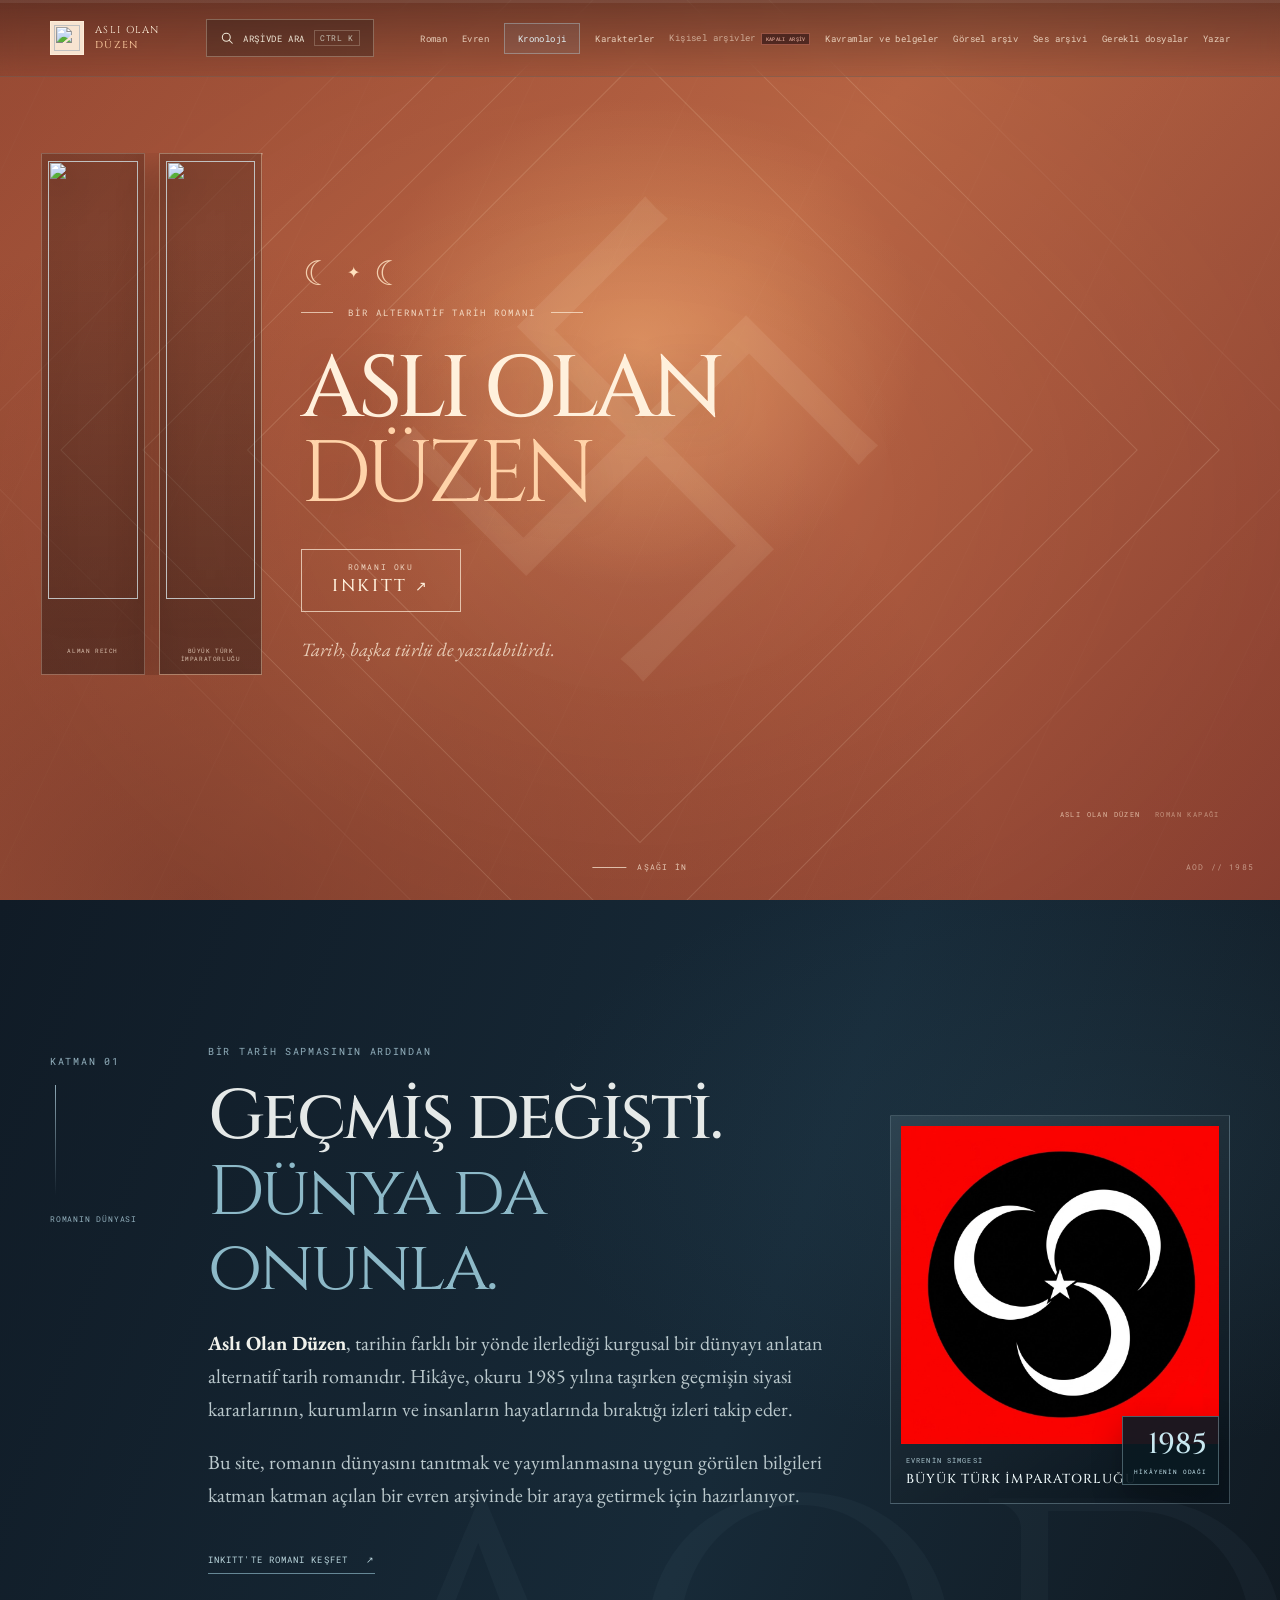
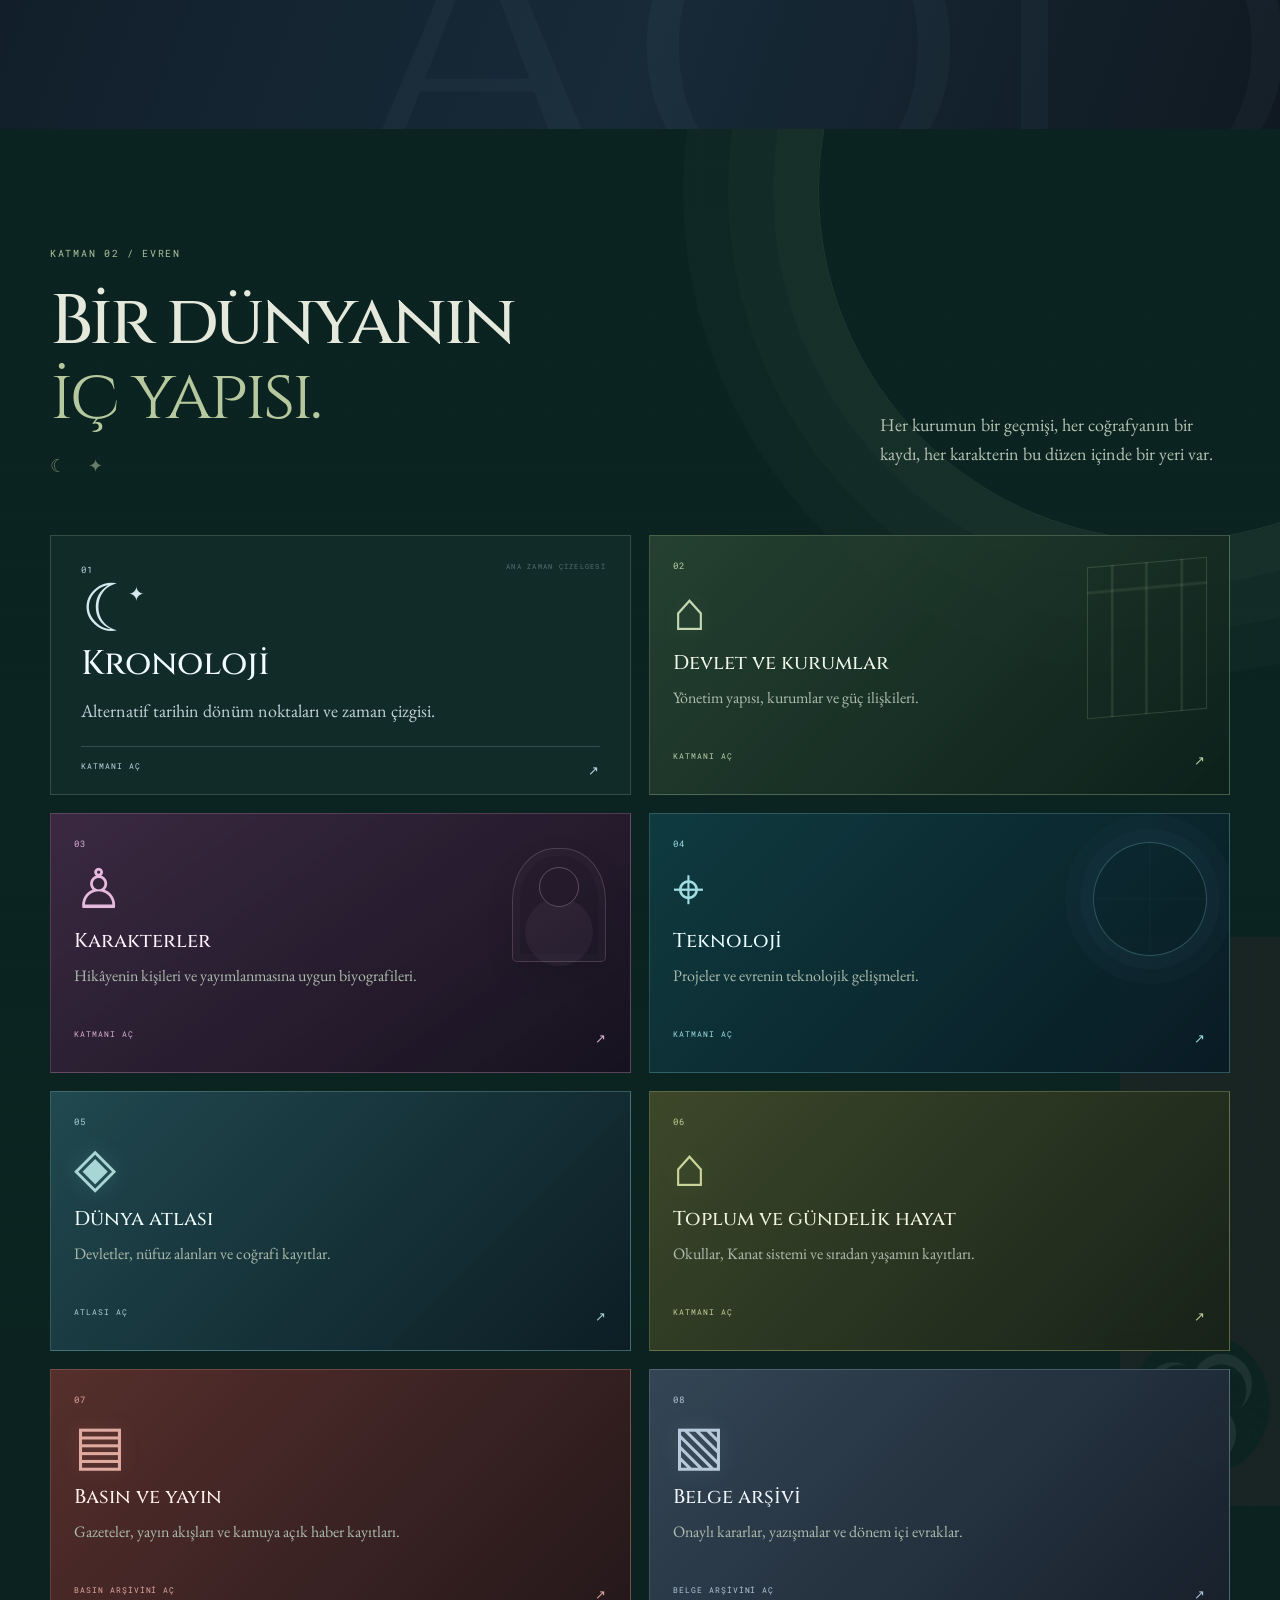
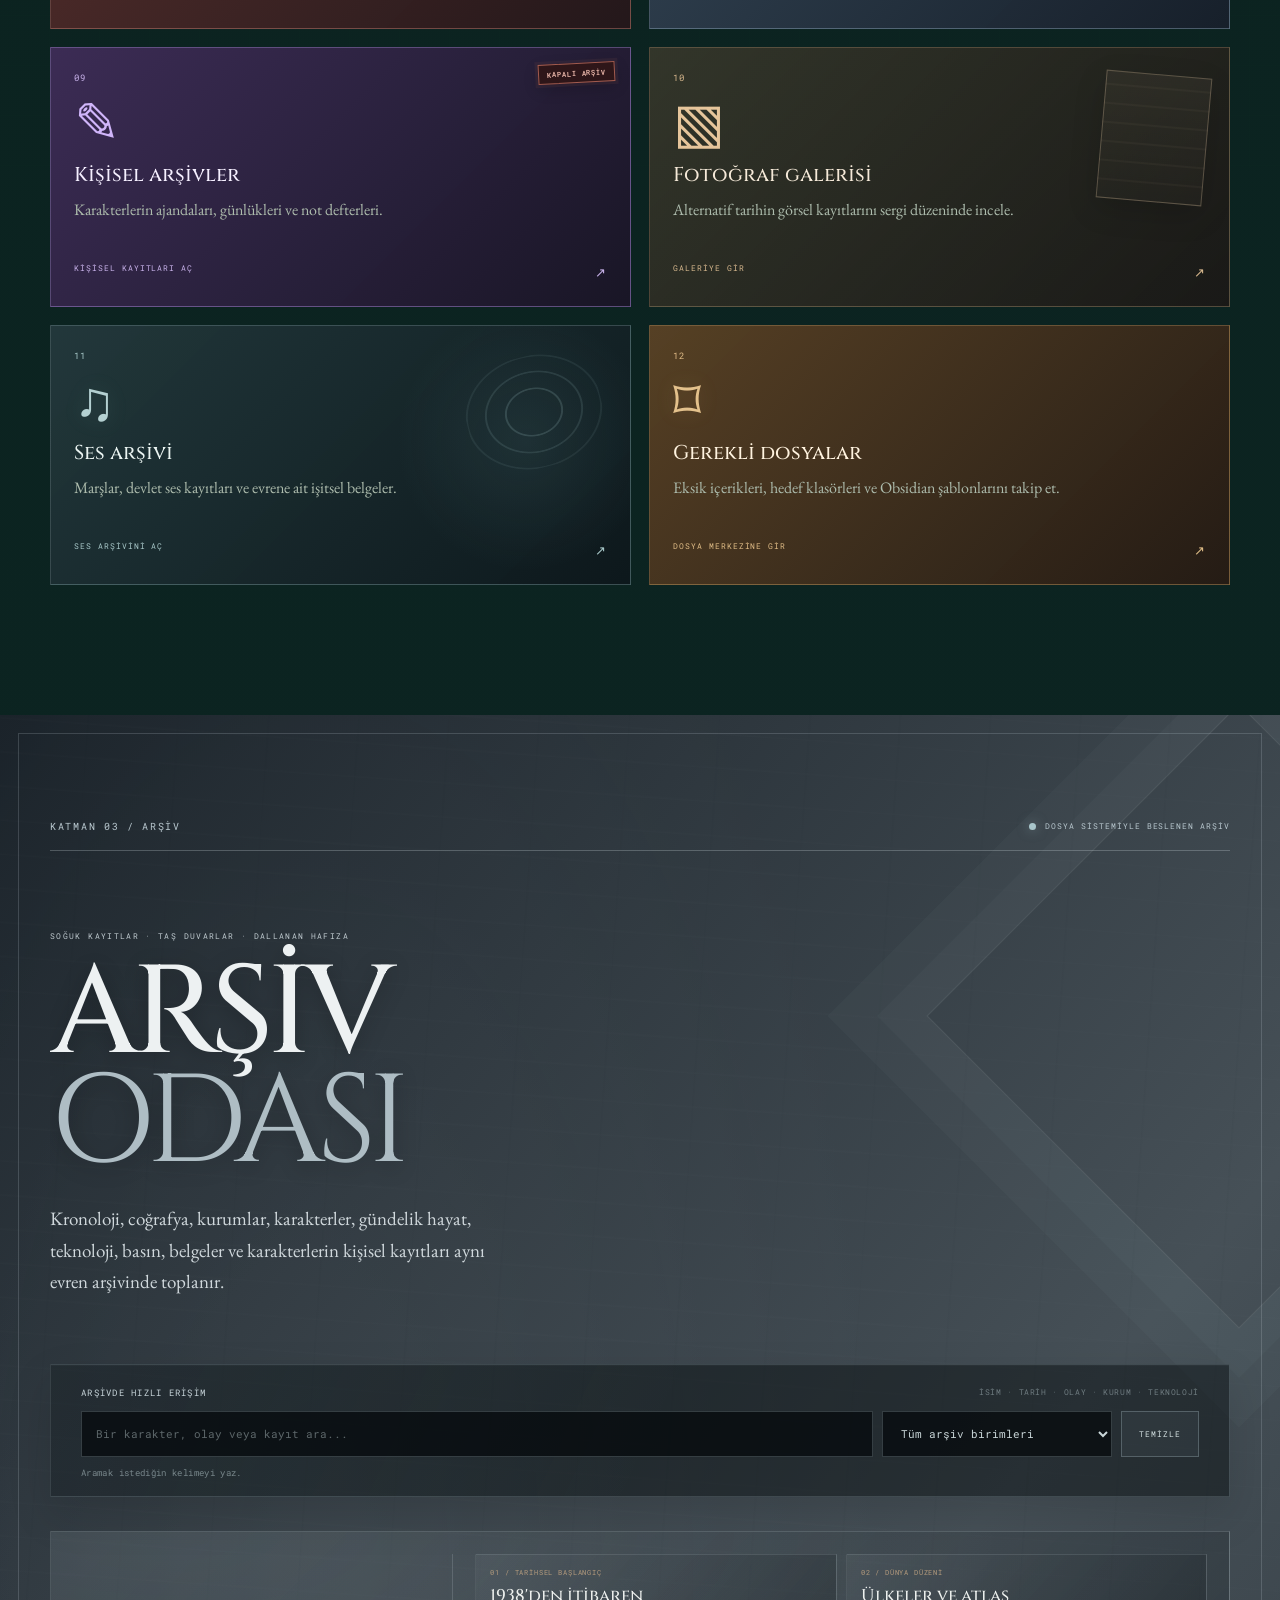
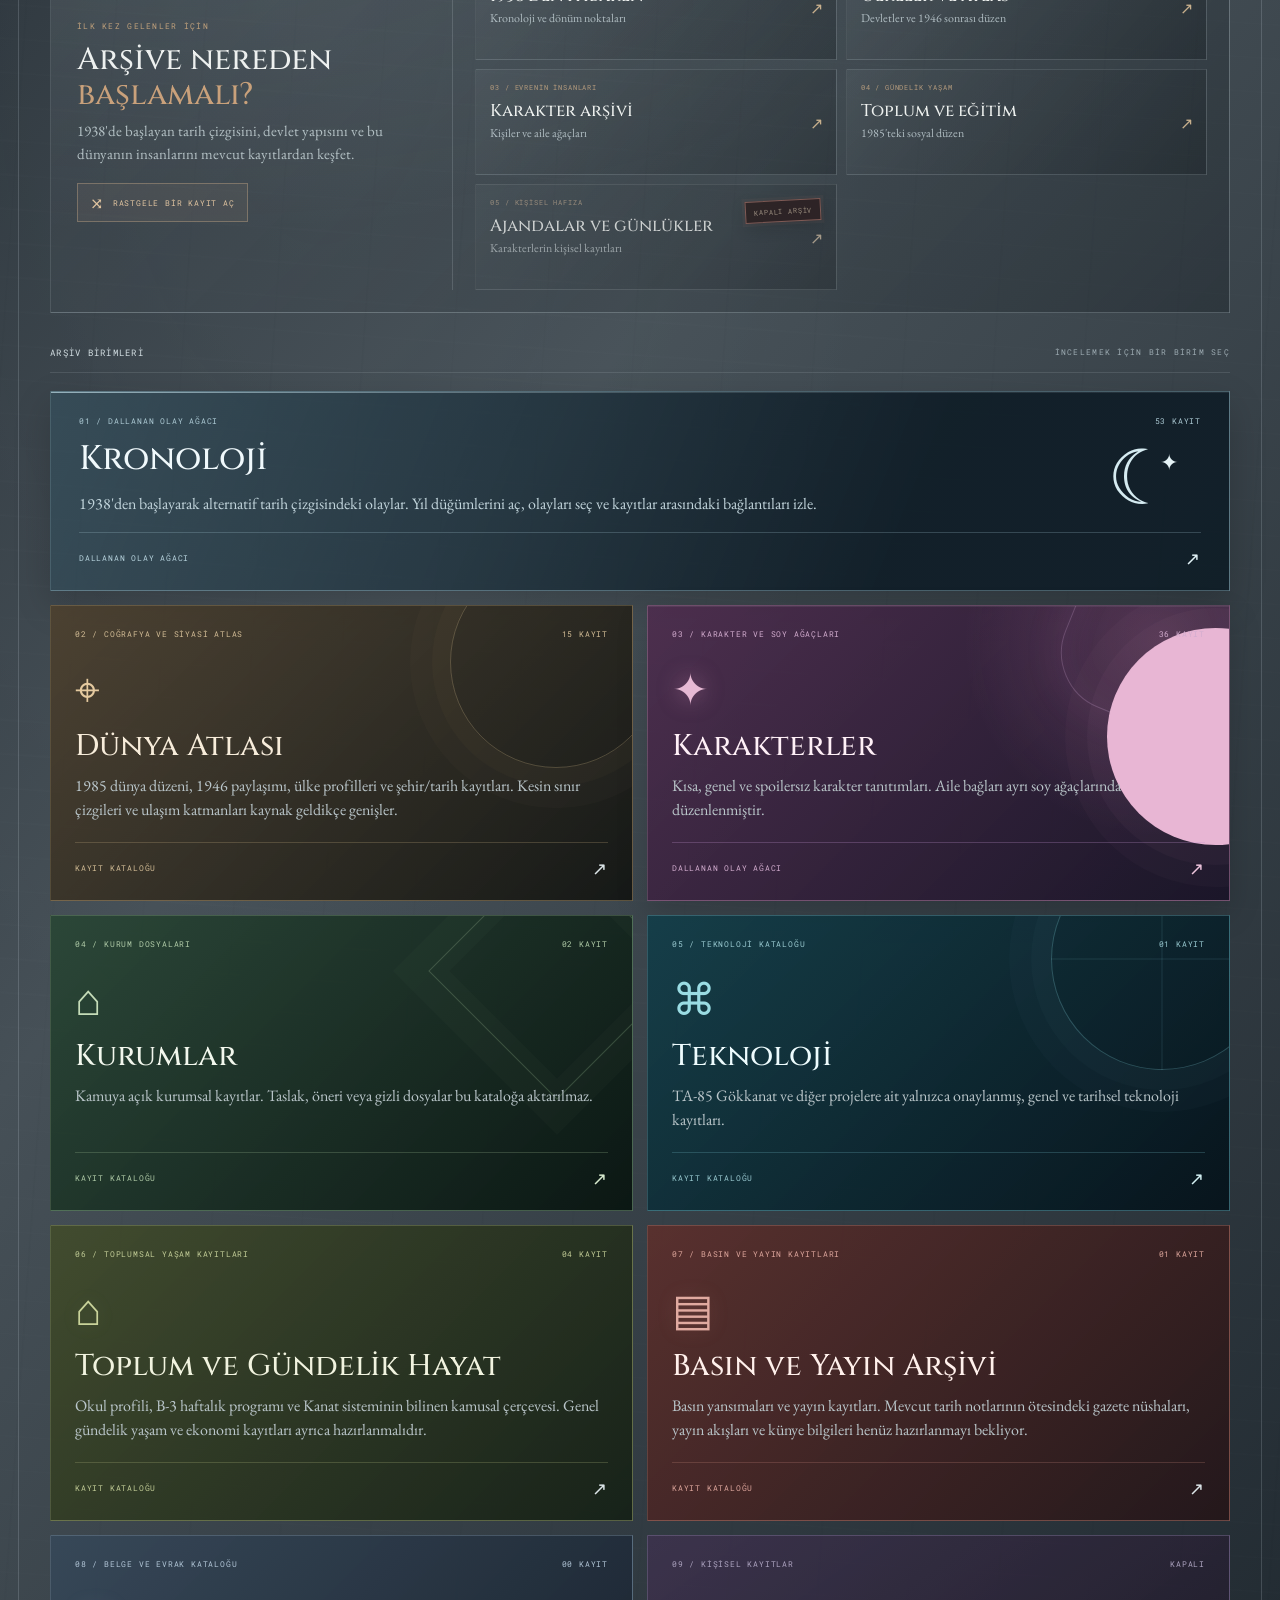
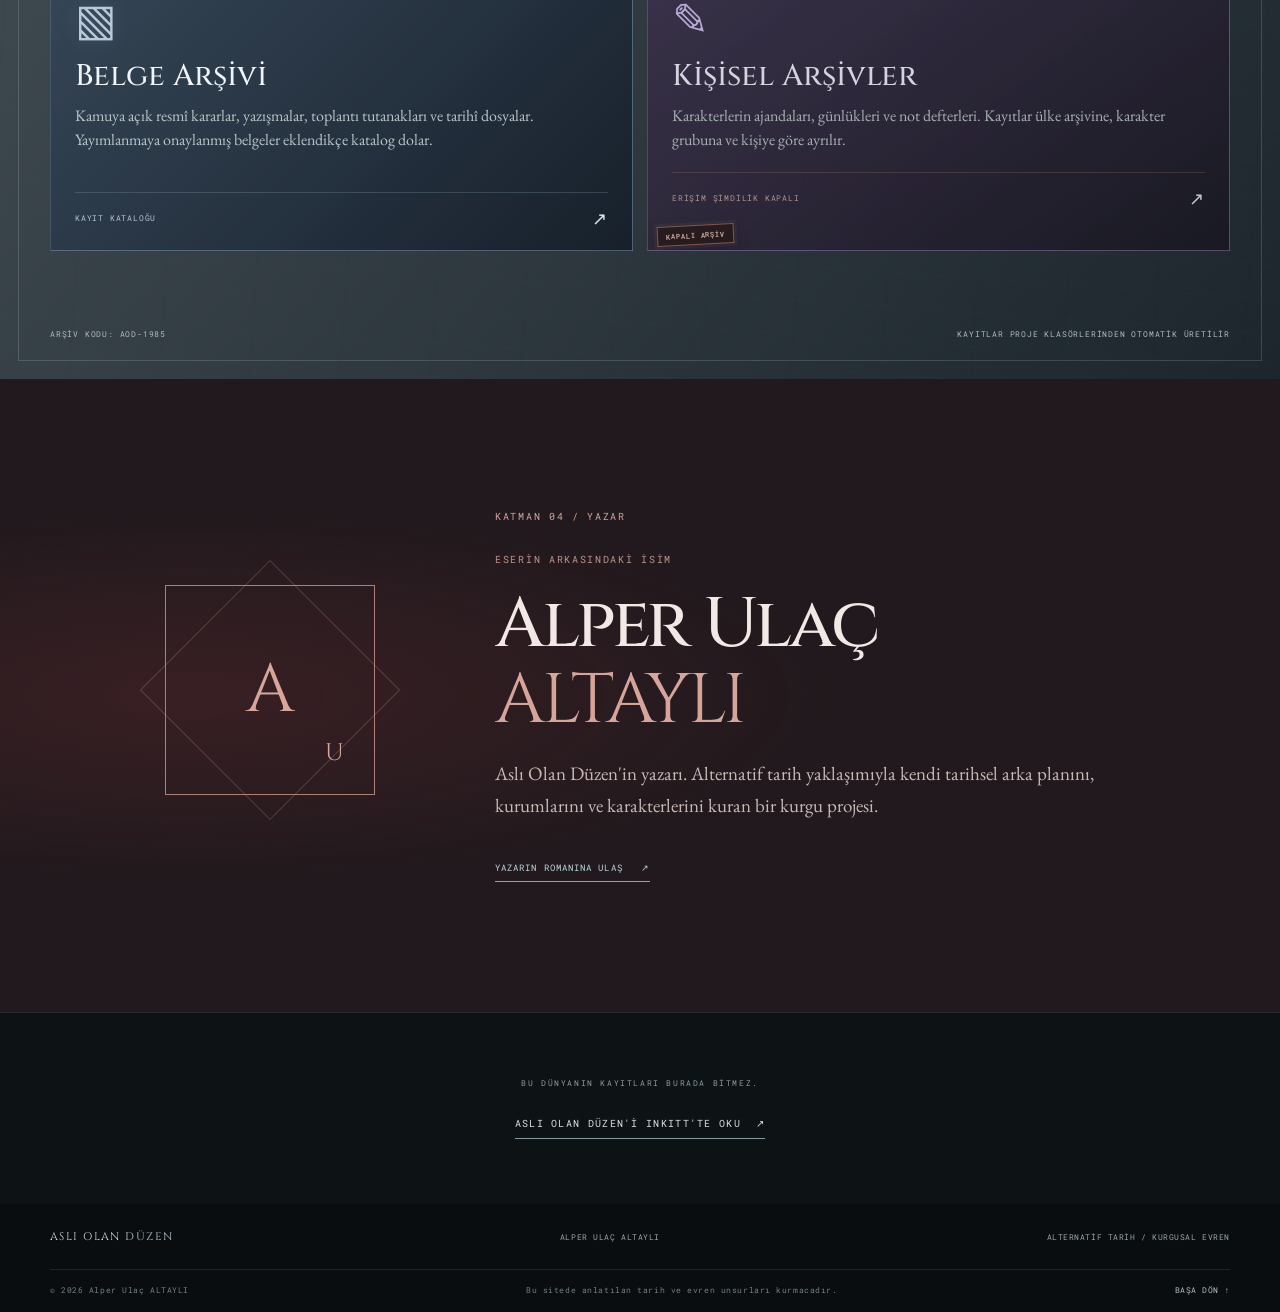
==== commit e399b9fa: "Mark personal archives as temporarily closed" ====
--- a/index.html
+++ b/index.html
@@ -20,7 +20,7 @@
   <link rel="canonical" href="https://alperulacaltayli.github.io/asli-olan-duzen/">
   <meta property="og:url" content="https://alperulacaltayli.github.io/asli-olan-duzen/">
   <meta name="twitter:card" content="summary_large_image">
-  <link rel="stylesheet" href="assets/css/style.css?v=20261123-personal-archives-colorfix">
+  <link rel="stylesheet" href="assets/css/style.css?v=20261123-personal-archive-lock">
   <link rel="stylesheet" href="assets/css/site-enhancements.css?v=20261121-aod2">
   <link rel="stylesheet" href="assets/css/audio.css?v=20261122-shared-country-ui">
   <script type="application/ld+json">
@@ -363,7 +363,7 @@
     </div>
   </footer>
 
-  <script src="assets/js/main.js?v=20261123-personal-archives" defer></script>
+  <script src="assets/js/main.js?v=20261123-personal-archive-lock" defer></script>
   <script src="assets/js/site-search.js?v=20261121-aod2" defer></script>
 </body>
 </html>
--- a/assets/css/style.css
+++ b/assets/css/style.css
@@ -7830,3 +7830,77 @@
     background: linear-gradient(135deg, rgba(67, 88, 108, .98), rgba(25, 37, 49, .99));
     box-shadow: 0 18px 42px rgba(0, 0, 0, .25);
 }
+
+
+/* Reversible closed-archive status for temporarily unavailable sections. */
+.archive-entry-closed {
+    cursor: not-allowed !important;
+}
+
+.archive-closed-stamp {
+    position: absolute;
+    z-index: 5;
+    top: 15px;
+    right: 15px;
+    display: inline-flex;
+    align-items: center;
+    justify-content: center;
+    padding: 6px 8px 5px;
+    border: 1px solid rgba(194, 111, 94, .78);
+    color: #e6b3a7;
+    background: rgba(47, 22, 23, .9);
+    box-shadow: 0 0 0 3px rgba(194, 111, 94, .08), 0 5px 15px rgba(0, 0, 0, .2);
+    font: 700 7px/1 var(--mono);
+    letter-spacing: .13em;
+    white-space: nowrap;
+    transform: rotate(-3deg);
+    pointer-events: none;
+}
+
+.world-card.archive-entry-closed,
+.archive-category.archive-entry-closed,
+.archive-discovery-route.archive-entry-closed {
+    filter: saturate(.68);
+}
+
+.world-card.archive-entry-closed:hover,
+.archive-category.archive-entry-closed:hover,
+.archive-discovery-route.archive-entry-closed:hover {
+    transform: none;
+}
+
+.archive-category.archive-entry-closed {
+    position: relative;
+    opacity: .86;
+}
+
+.archive-category.archive-entry-closed .category-bottom {
+    border-top-color: rgba(194, 111, 94, .3);
+    color: #d7a49a;
+}
+
+.archive-discovery-route.archive-entry-closed {
+    position: relative;
+    opacity: .8;
+}
+
+.site-nav a.archive-entry-closed {
+    opacity: .72;
+    cursor: not-allowed;
+}
+
+.site-nav a.archive-entry-closed .archive-closed-stamp {
+    position: static;
+    margin-left: 5px;
+    padding: 3px 4px 2px;
+    font-size: 5px;
+    letter-spacing: .06em;
+    box-shadow: none;
+    transform: none;
+}
+
+@media (max-width: 980px) {
+    .site-nav a.archive-entry-closed .archive-closed-stamp {
+        display: none;
+    }
+}
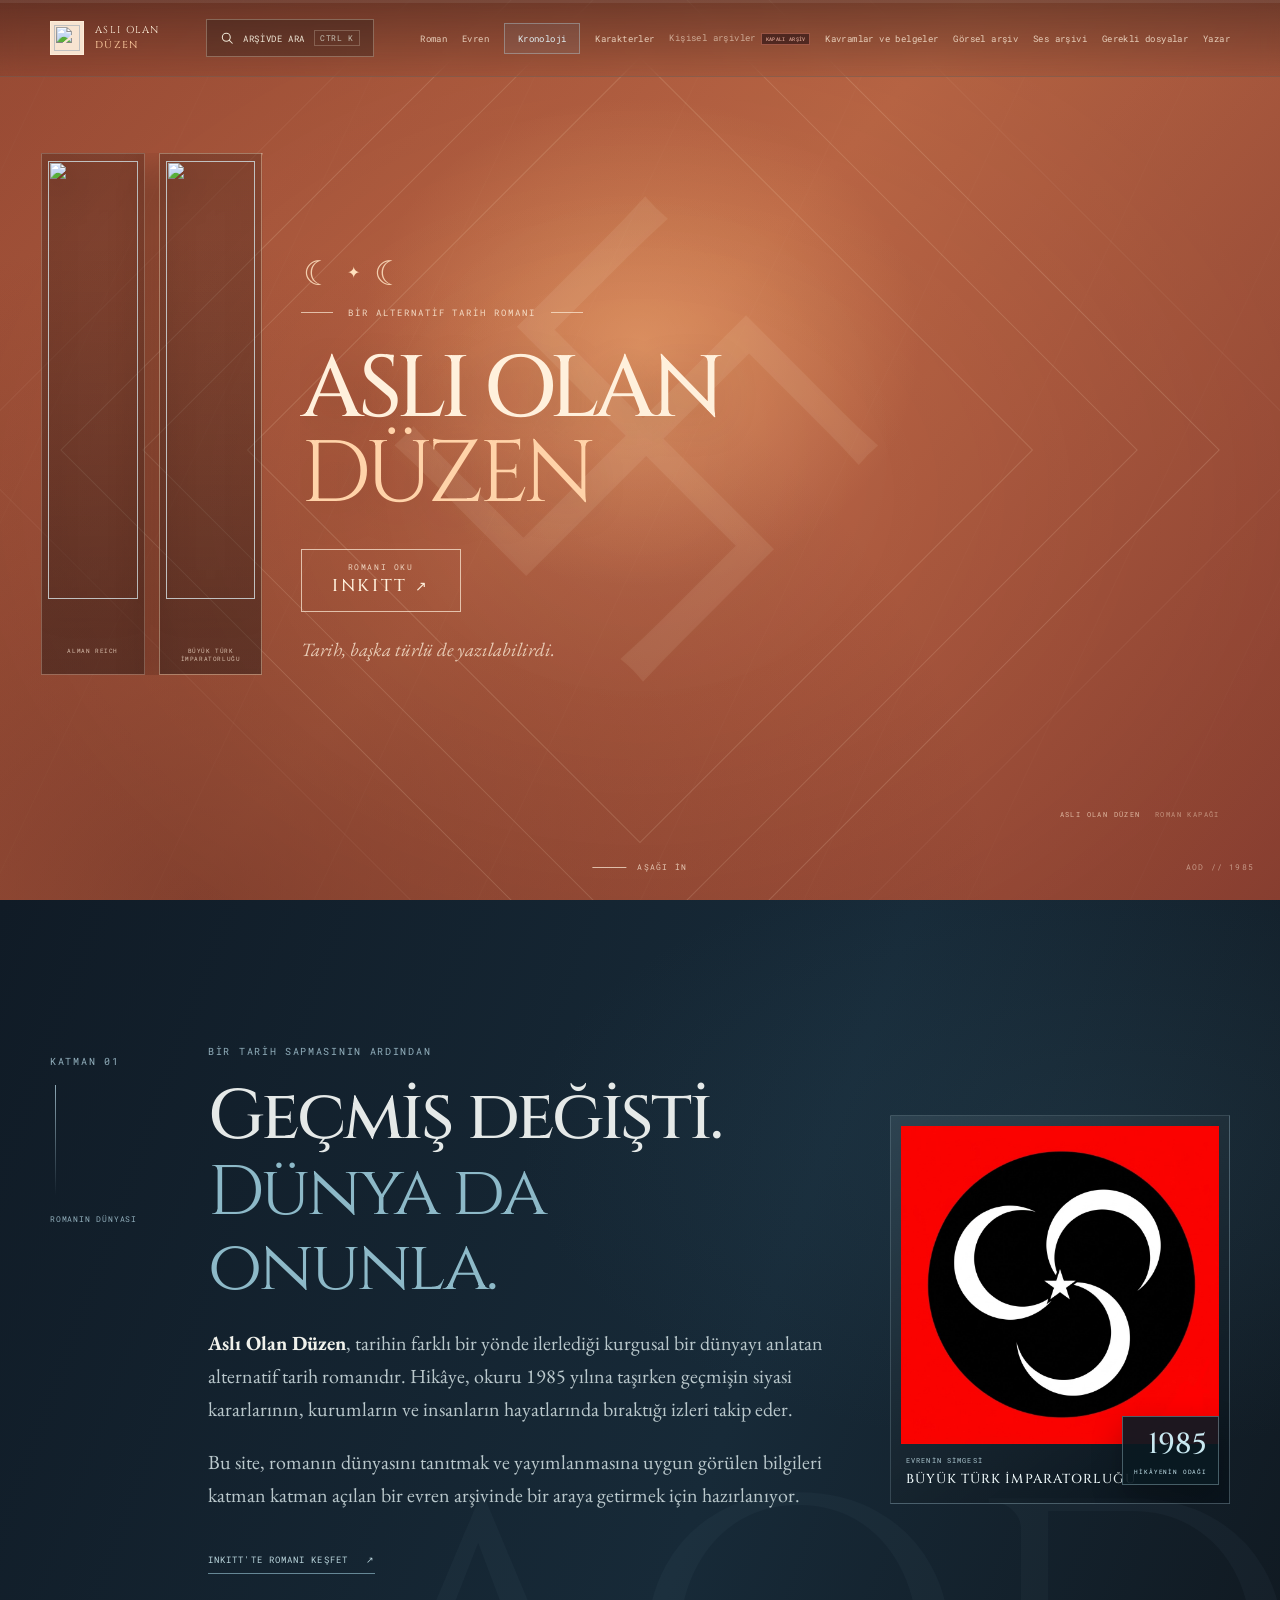
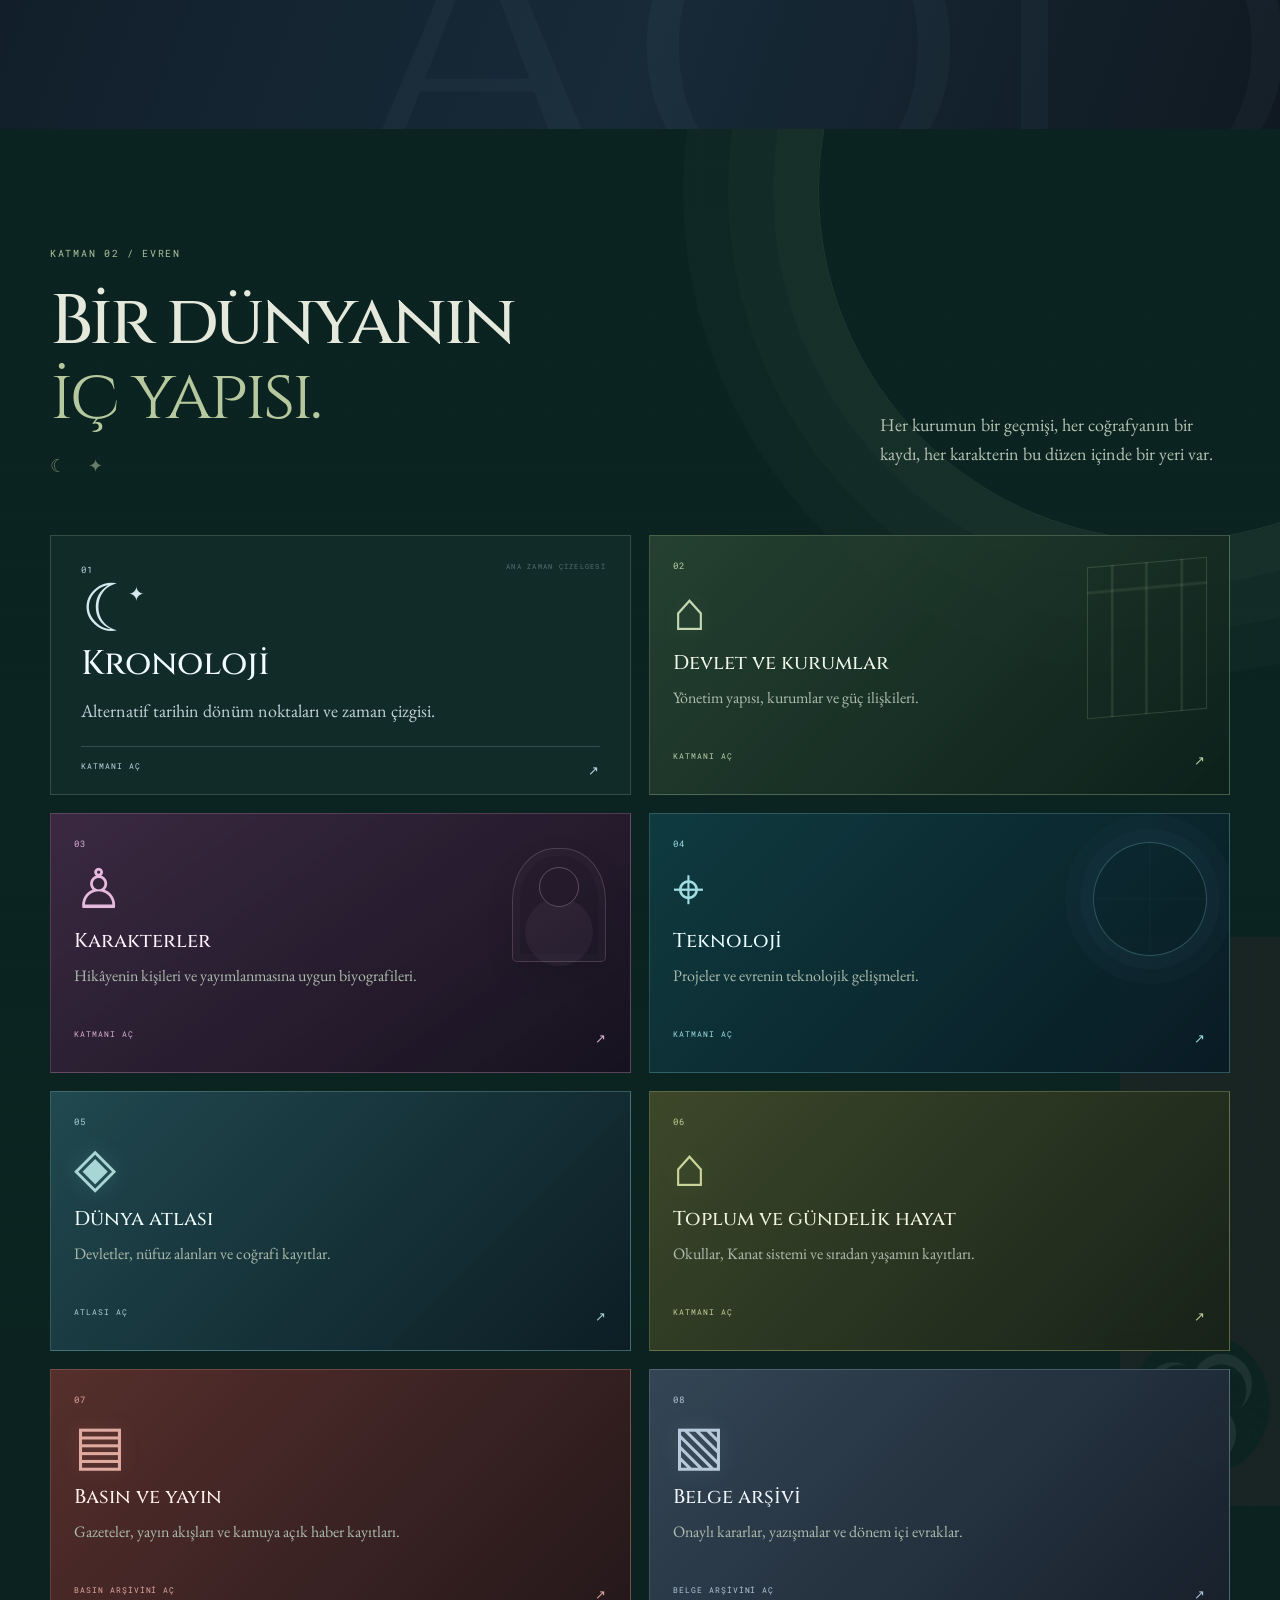
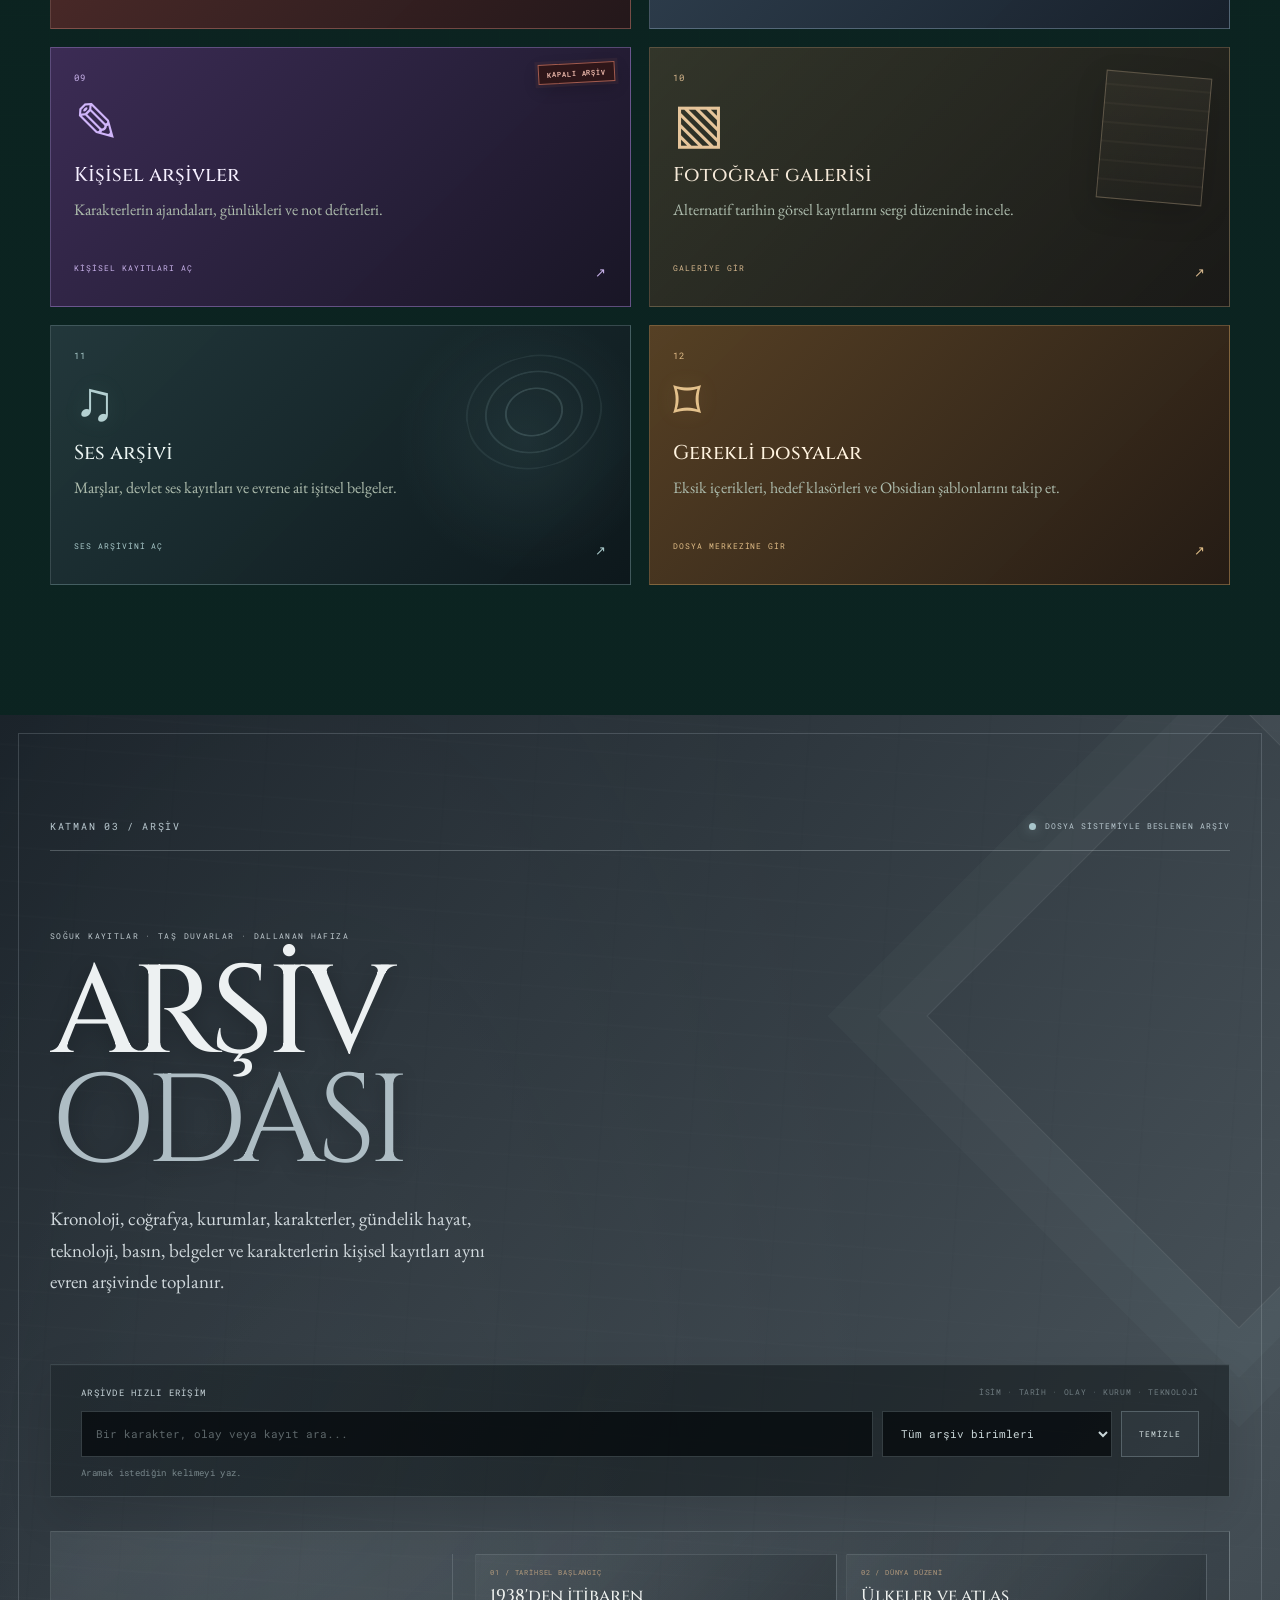
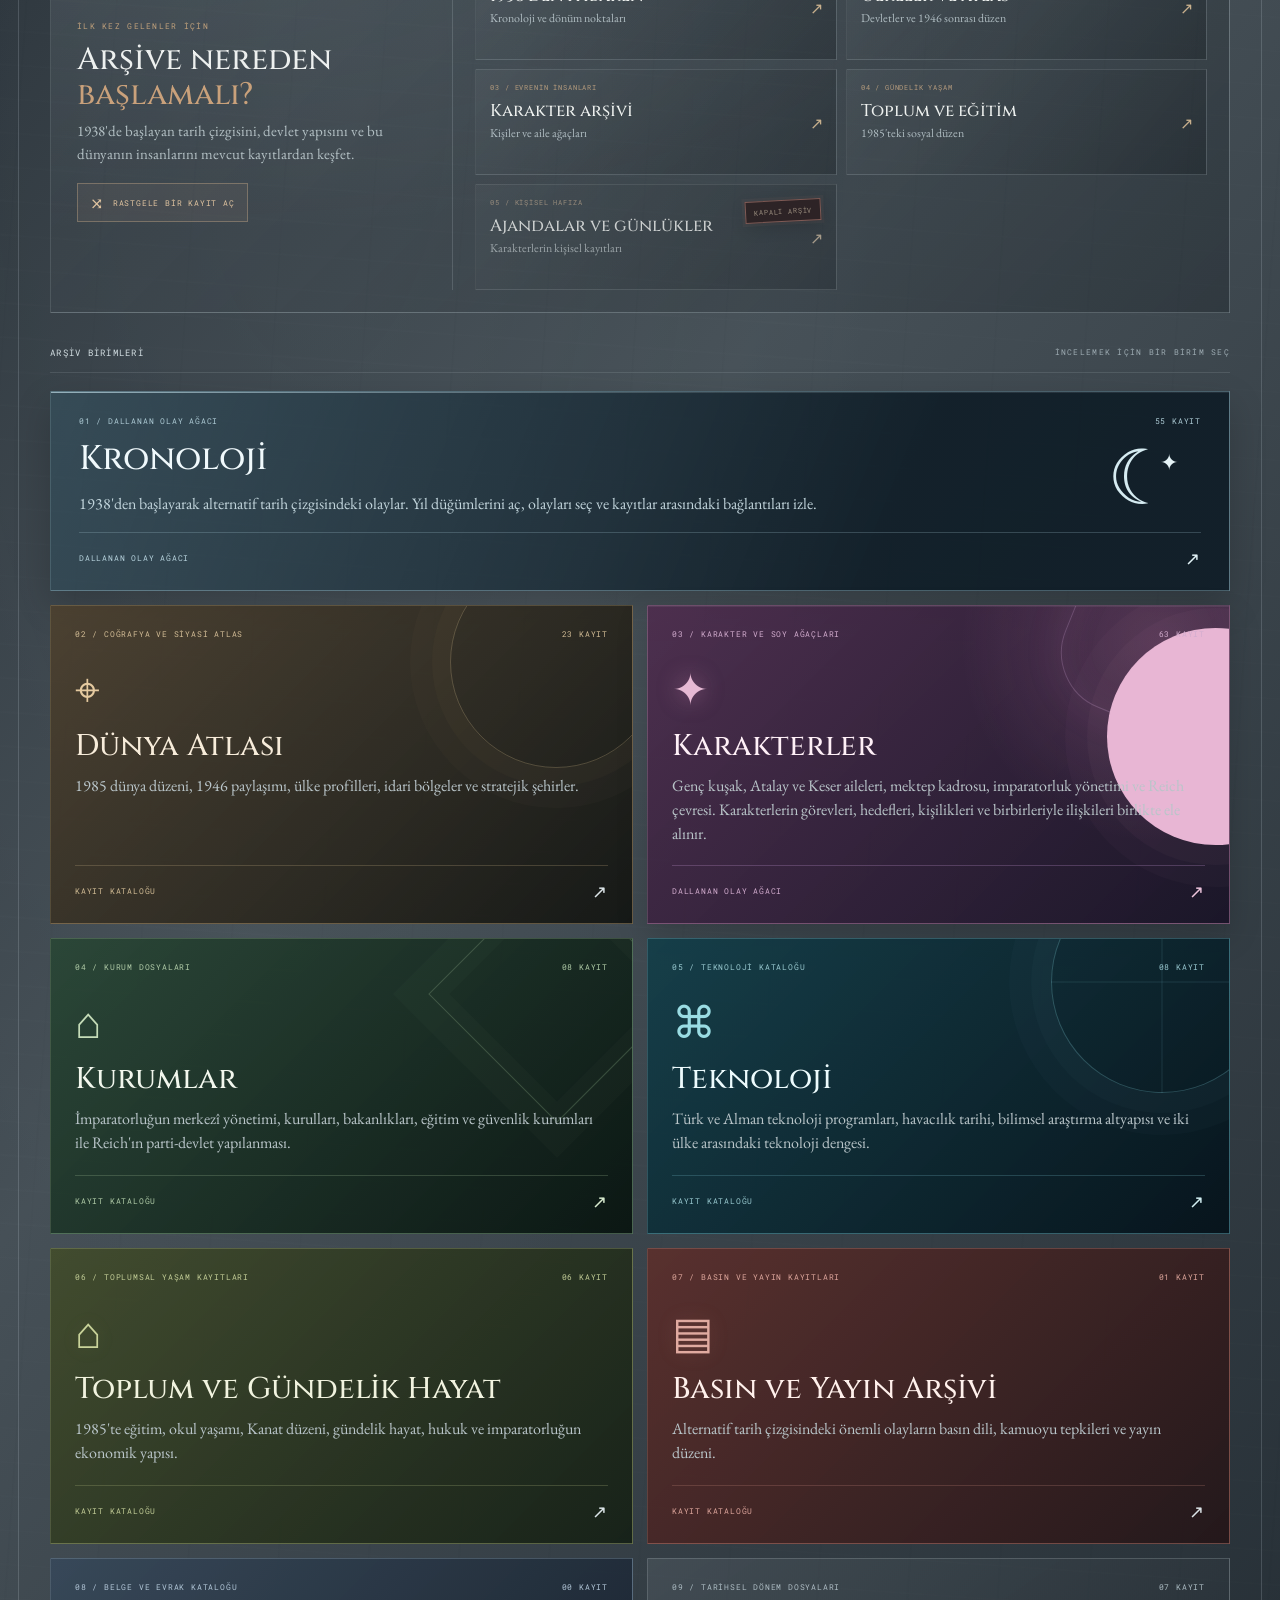
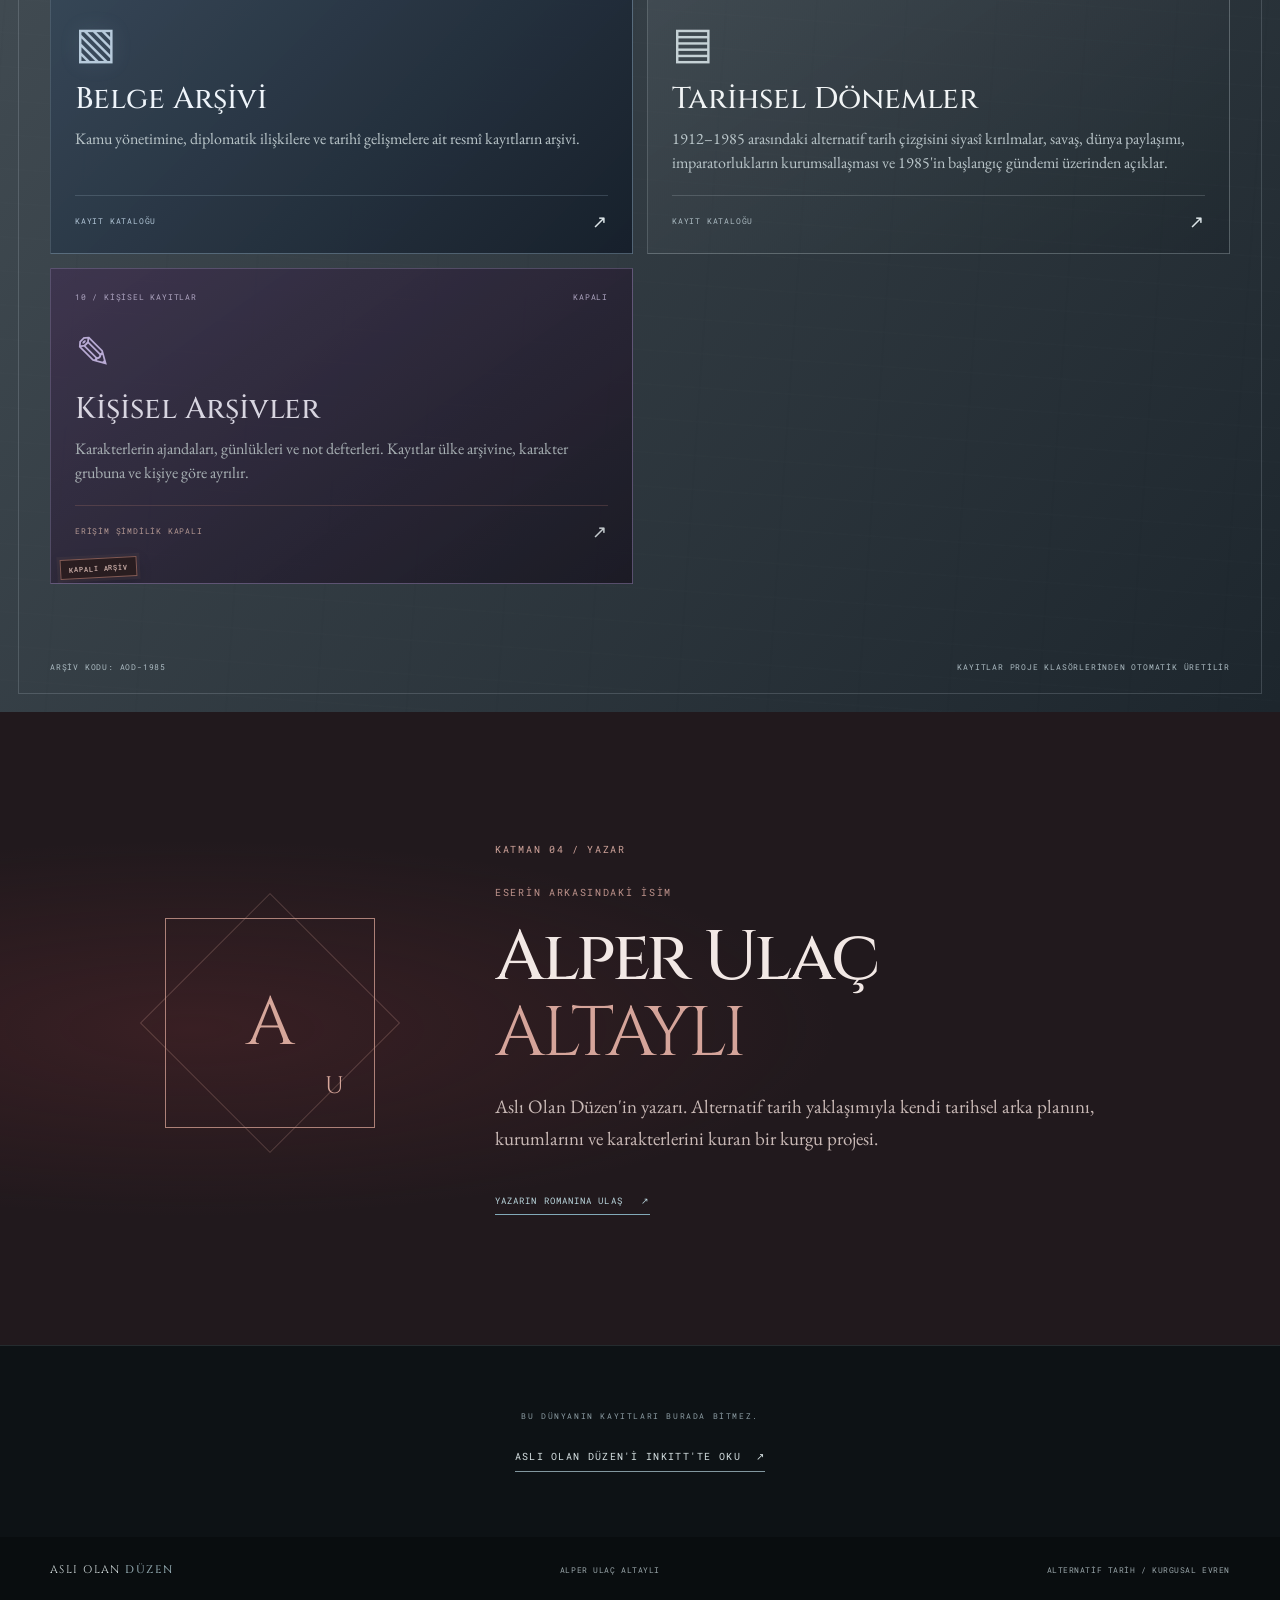
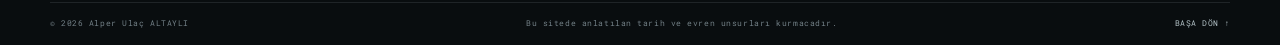
==== commit e54433a9: "Use the novel cover for site identity" ====
--- a/index.html
+++ b/index.html
@@ -12,11 +12,14 @@
   <meta property="og:title" content="Aslı Olan Düzen — Resmî Evren">
   <meta property="og:description" content="Bir başka tarihin içine gir. Aslı Olan Düzen romanını ve evrenini keşfet.">
   <title>Aslı Olan Düzen — Resmî Evren</title>
-  <link rel="icon" href="assets/images/favicon.svg" type="image/svg+xml">
+  <link rel="icon" href="SiteMalzemeleri/KitapKapakFotosu.png" type="image/png">
   <link rel="preconnect" href="https://fonts.googleapis.com">
   <link rel="preconnect" href="https://fonts.gstatic.com" crossorigin>
   <link href="https://fonts.googleapis.com/css2?family=Cinzel:wght@400;500;600;700&family=EB+Garamond:wght@400;500;600;700&family=Roboto+Mono:wght@400;500&display=swap" rel="stylesheet">
   <meta property="og:image" content="https://alperulacaltayli.github.io/asli-olan-duzen/SiteMalzemeleri/KitapKapakFotosu.png">
+  <meta name="twitter:image" content="https://alperulacaltayli.github.io/asli-olan-duzen/SiteMalzemeleri/KitapKapakFotosu.png">
+  <meta name="twitter:image:alt" content="Aslı Olan Düzen romanının kitap kapağı">
+  <meta property="og:image:alt" content="Aslı Olan Düzen romanının kitap kapağı">
   <link rel="canonical" href="https://alperulacaltayli.github.io/asli-olan-duzen/">
   <meta property="og:url" content="https://alperulacaltayli.github.io/asli-olan-duzen/">
   <meta name="twitter:card" content="summary_large_image">
@@ -47,7 +50,7 @@
   <header class="site-header">
     <div class="container header-inner">
       <a class="brand" href="#top" aria-label="Aslı Olan Düzen ana sayfa">
-        <span class="brand-mark"><picture><source srcset="SiteMalzemeleri/TrimpLogo.webp" type="image/webp"><img src="SiteMalzemeleri/TrimpLogo.png" alt="" aria-hidden="true"></picture></span>
+        <span class="brand-mark" aria-hidden="true"><picture><source srcset="SiteMalzemeleri/KitapKapakFotosu.webp" type="image/webp"><img src="SiteMalzemeleri/KitapKapakFotosu.png" alt=""></picture></span>
         <span class="brand-name">ASLI OLAN <b>DÜZEN</b></span>
       </a>
       <button class="menu-toggle" type="button" aria-expanded="false" aria-controls="site-nav" aria-label="Menüyü aç">
@@ -363,7 +366,11 @@
     </div>
   </footer>
 
-  <script src="assets/js/main.js?v=20261123-personal-archive-lock" defer></script>
+  <!-- Archive access is controlled here. Change false to true to reopen a category. -->
+  <script type="application/json" id="archive-access">
+  {"personal-records": false}
+  </script>
+  <script src="assets/js/main.js?v=20261126-expanded-lore" defer></script>
   <script src="assets/js/site-search.js?v=20261121-aod2" defer></script>
 </body>
 </html>
--- a/assets/css/style.css
+++ b/assets/css/style.css
@@ -7904,3 +7904,168 @@
         display: none;
     }
 }
+
+
+/* Character dossiers: stable information hierarchy shared by every profile. */
+.character-profile-content {
+    display: grid;
+    grid-template-columns: repeat(2, minmax(0, 1fr));
+    align-items: start;
+    gap: 13px;
+    margin: 20px 0 28px;
+}
+
+.character-profile-facts,
+.character-profile-card {
+    min-width: 0;
+    padding: 19px 20px;
+    border: 1px solid rgba(215, 171, 198, .19);
+    background: linear-gradient(145deg, rgba(174, 112, 163, .075), rgba(16, 14, 23, .2));
+}
+
+.character-profile-facts,
+.character-profile-card--intro,
+.character-profile-card--personality,
+.character-profile-card--background,
+.character-profile-card--other {
+    grid-column: 1 / -1;
+}
+
+.character-profile-section-heading {
+    display: flex;
+    align-items: center;
+    gap: 9px;
+    margin-bottom: 10px;
+    color: #bd95b7;
+}
+
+.character-profile-section-heading span {
+    display: grid;
+    width: 23px;
+    height: 23px;
+    flex: 0 0 23px;
+    place-items: center;
+    border: 1px solid rgba(215, 171, 198, .32);
+    border-radius: 50%;
+    color: #f0cce9;
+    font: 8px var(--mono);
+}
+
+.character-profile-section-heading b {
+    font: 8px var(--mono);
+    font-weight: 400;
+    letter-spacing: .14em;
+}
+
+.character-profile-facts .character-facts {
+    margin: 0;
+    grid-template-columns: repeat(2, minmax(0, 1fr));
+}
+
+.character-profile-facts .character-fact {
+    padding: 11px 13px;
+    border-color: rgba(215, 171, 198, .13);
+    background: rgba(9, 8, 14, .24);
+}
+
+.character-profile-facts .character-fact dd {
+    font-size: 15px;
+    line-height: 1.4;
+}
+
+.character-profile-card > h4,
+.character-profile-facts > h4 {
+    margin: 0 0 13px;
+    color: #fff0f8;
+    font: 500 21px/1.2 var(--display);
+}
+
+.character-profile-subsection + .character-profile-subsection {
+    margin-top: 15px;
+    padding-top: 14px;
+    border-top: 1px solid rgba(215, 171, 198, .12);
+}
+
+.character-profile-subsection h5 {
+    margin: 0 0 8px;
+    color: #eac8df;
+    font: 500 16px/1.3 var(--display);
+}
+
+.character-profile-section-copy {
+    color: #d9cbd8;
+    font: 16px/1.65 var(--serif);
+}
+
+.character-profile-section-copy p {
+    margin: 0 0 11px;
+}
+
+.character-profile-section-copy p:last-child {
+    margin-bottom: 0;
+}
+
+.character-profile-section-copy ul,
+.character-profile-section-copy ol {
+    margin: 8px 0 12px;
+    padding-left: 21px;
+}
+
+.character-profile-section-copy li {
+    margin: 0 0 6px;
+    padding-left: 3px;
+}
+
+.character-profile-section-copy strong {
+    color: #f2cce2;
+    font-weight: 500;
+}
+
+.character-profile-card--appearance {
+    background: linear-gradient(145deg, rgba(124, 91, 136, .09), rgba(16, 14, 23, .2));
+}
+
+.character-profile-card--role {
+    background: linear-gradient(145deg, rgba(135, 105, 151, .075), rgba(16, 14, 23, .2));
+}
+
+.character-profile-card--interests {
+    background: linear-gradient(145deg, rgba(174, 112, 163, .065), rgba(16, 14, 23, .2));
+}
+
+.character-profile-card--relationships {
+    background: linear-gradient(145deg, rgba(148, 92, 123, .08), rgba(16, 14, 23, .2));
+}
+
+@media (max-width: 760px) {
+    .character-profile-content {
+        grid-template-columns: minmax(0, 1fr);
+        gap: 10px;
+        margin-top: 16px;
+    }
+
+    .character-profile-facts,
+    .character-profile-card {
+        grid-column: 1;
+        padding: 15px;
+    }
+
+    .character-profile-facts .character-facts {
+        grid-template-columns: repeat(2, minmax(0, 1fr));
+    }
+
+    .character-profile-card > h4 {
+        font-size: 19px;
+    }
+
+    .character-profile-section-copy {
+        font-size: 15px;
+        line-height: 1.6;
+    }
+}
+
+@media (max-width: 420px) {
+    .character-profile-facts .character-facts {
+        grid-template-columns: minmax(0, 1fr);
+    }
+}
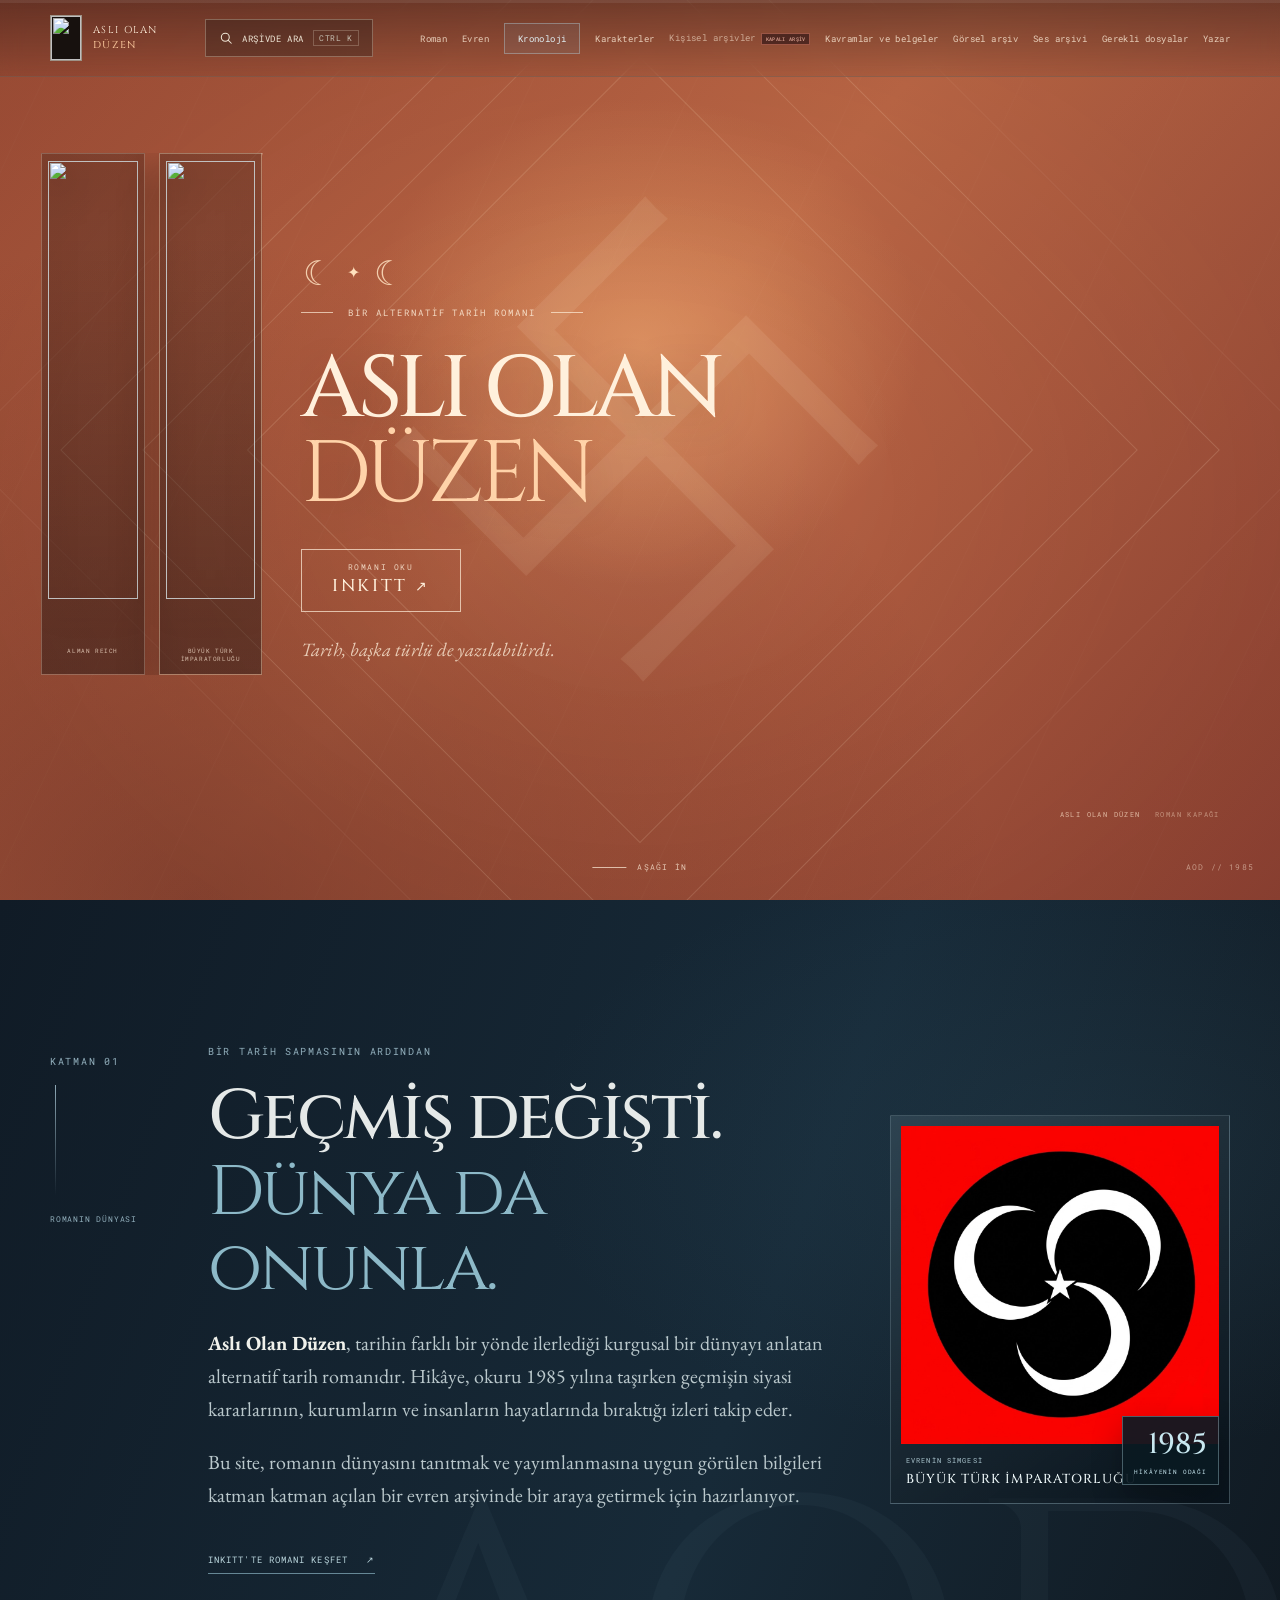
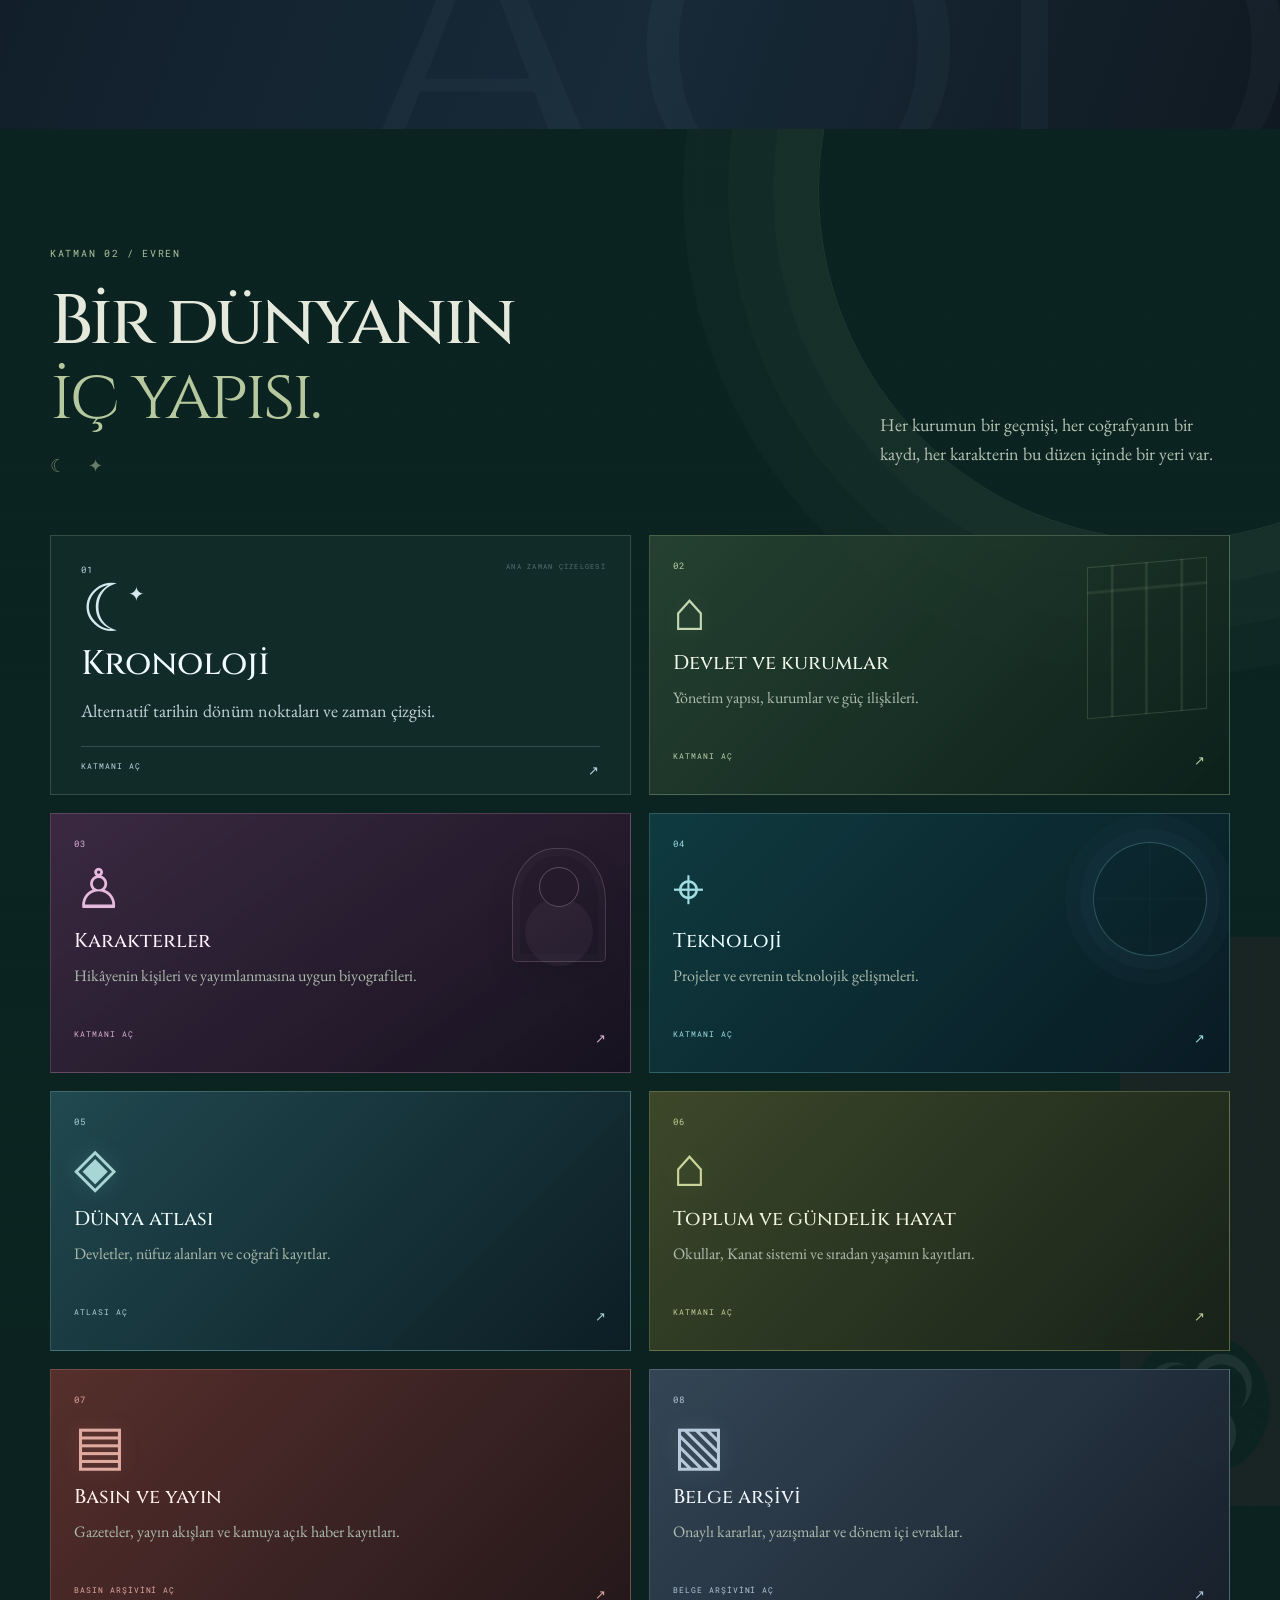
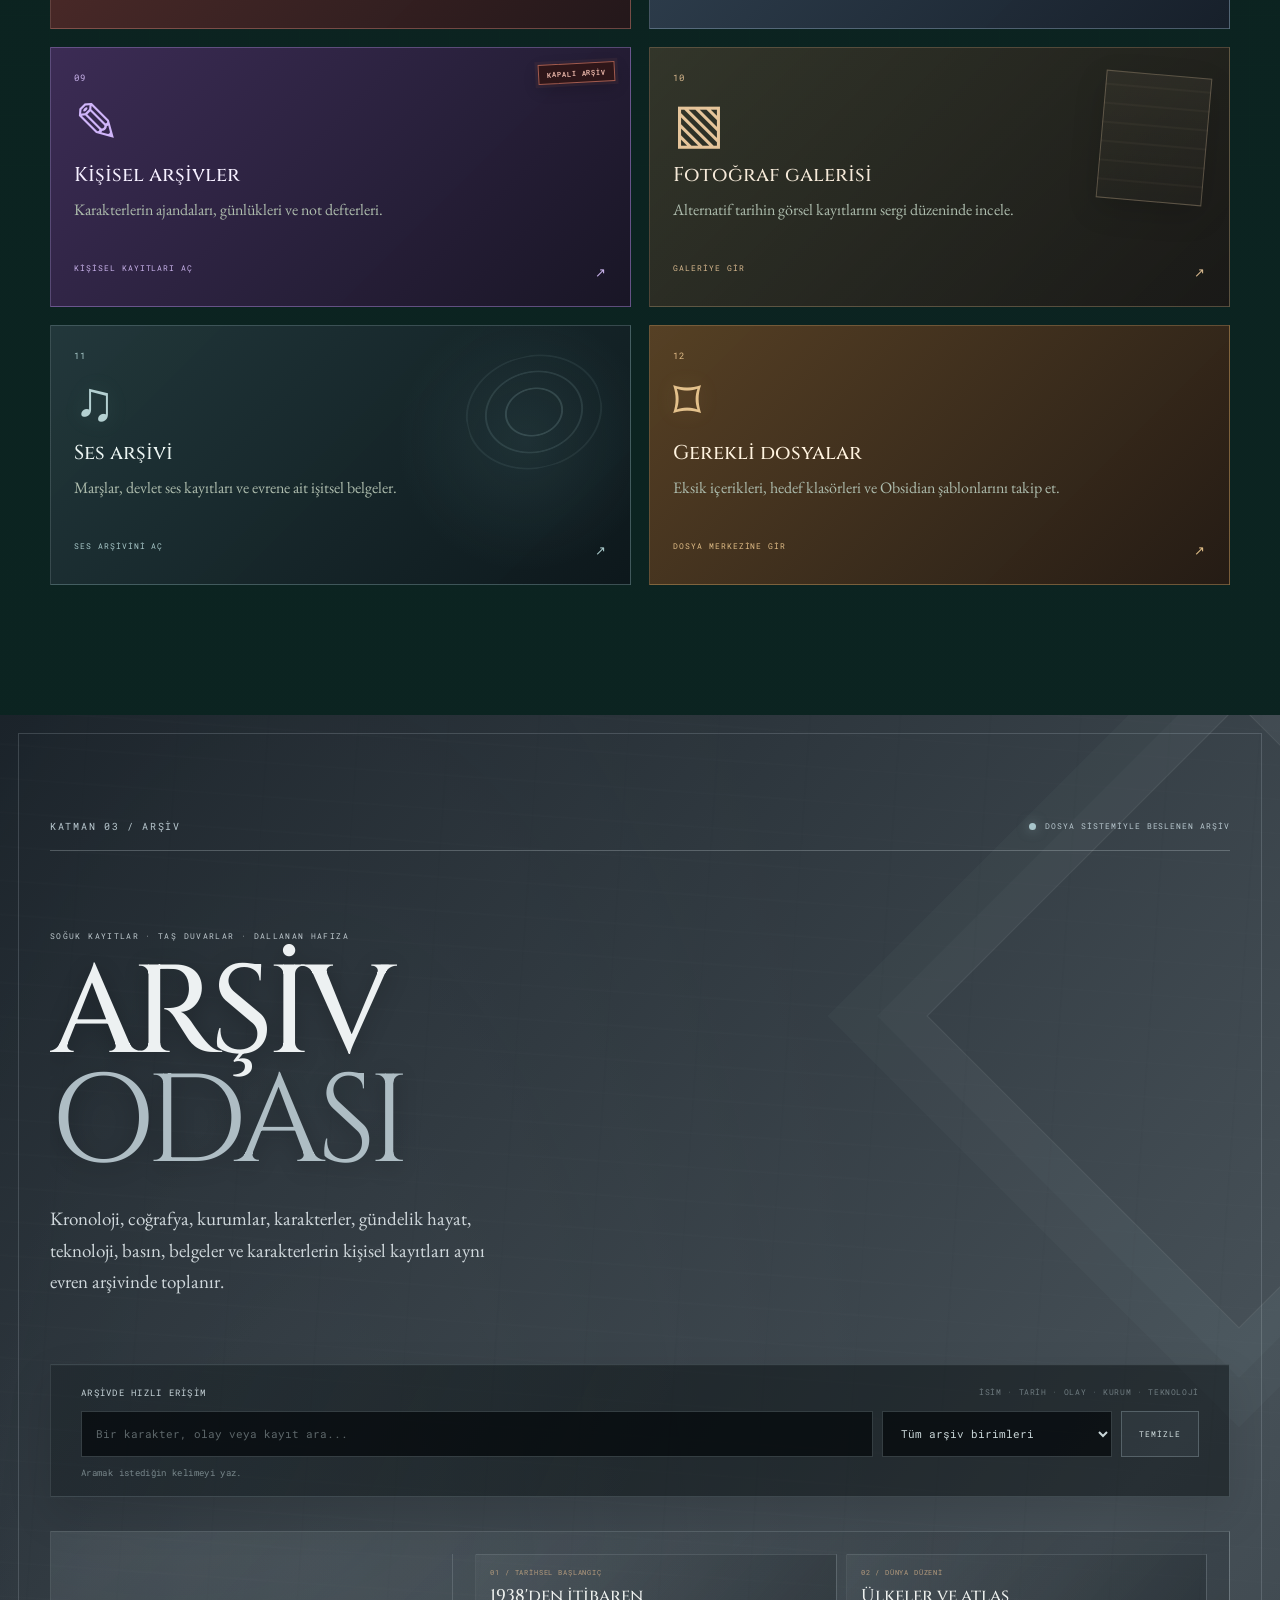
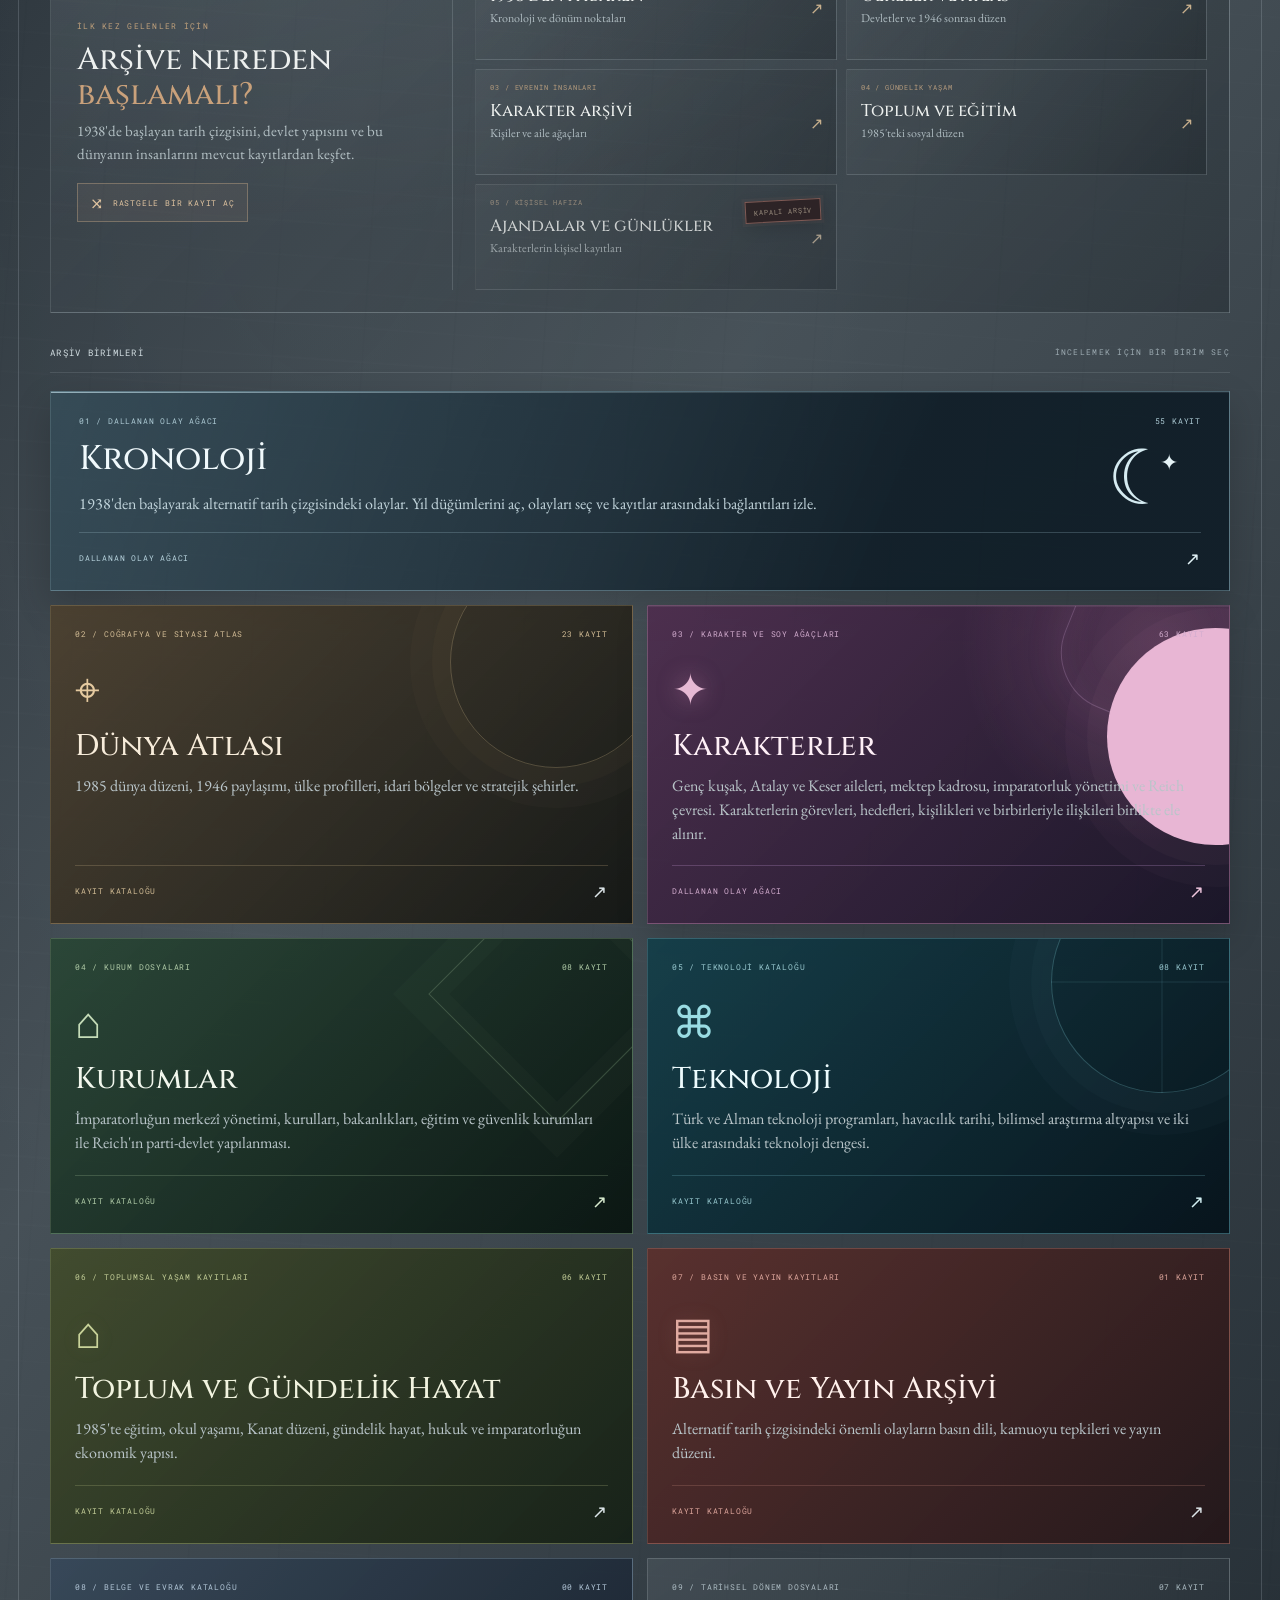
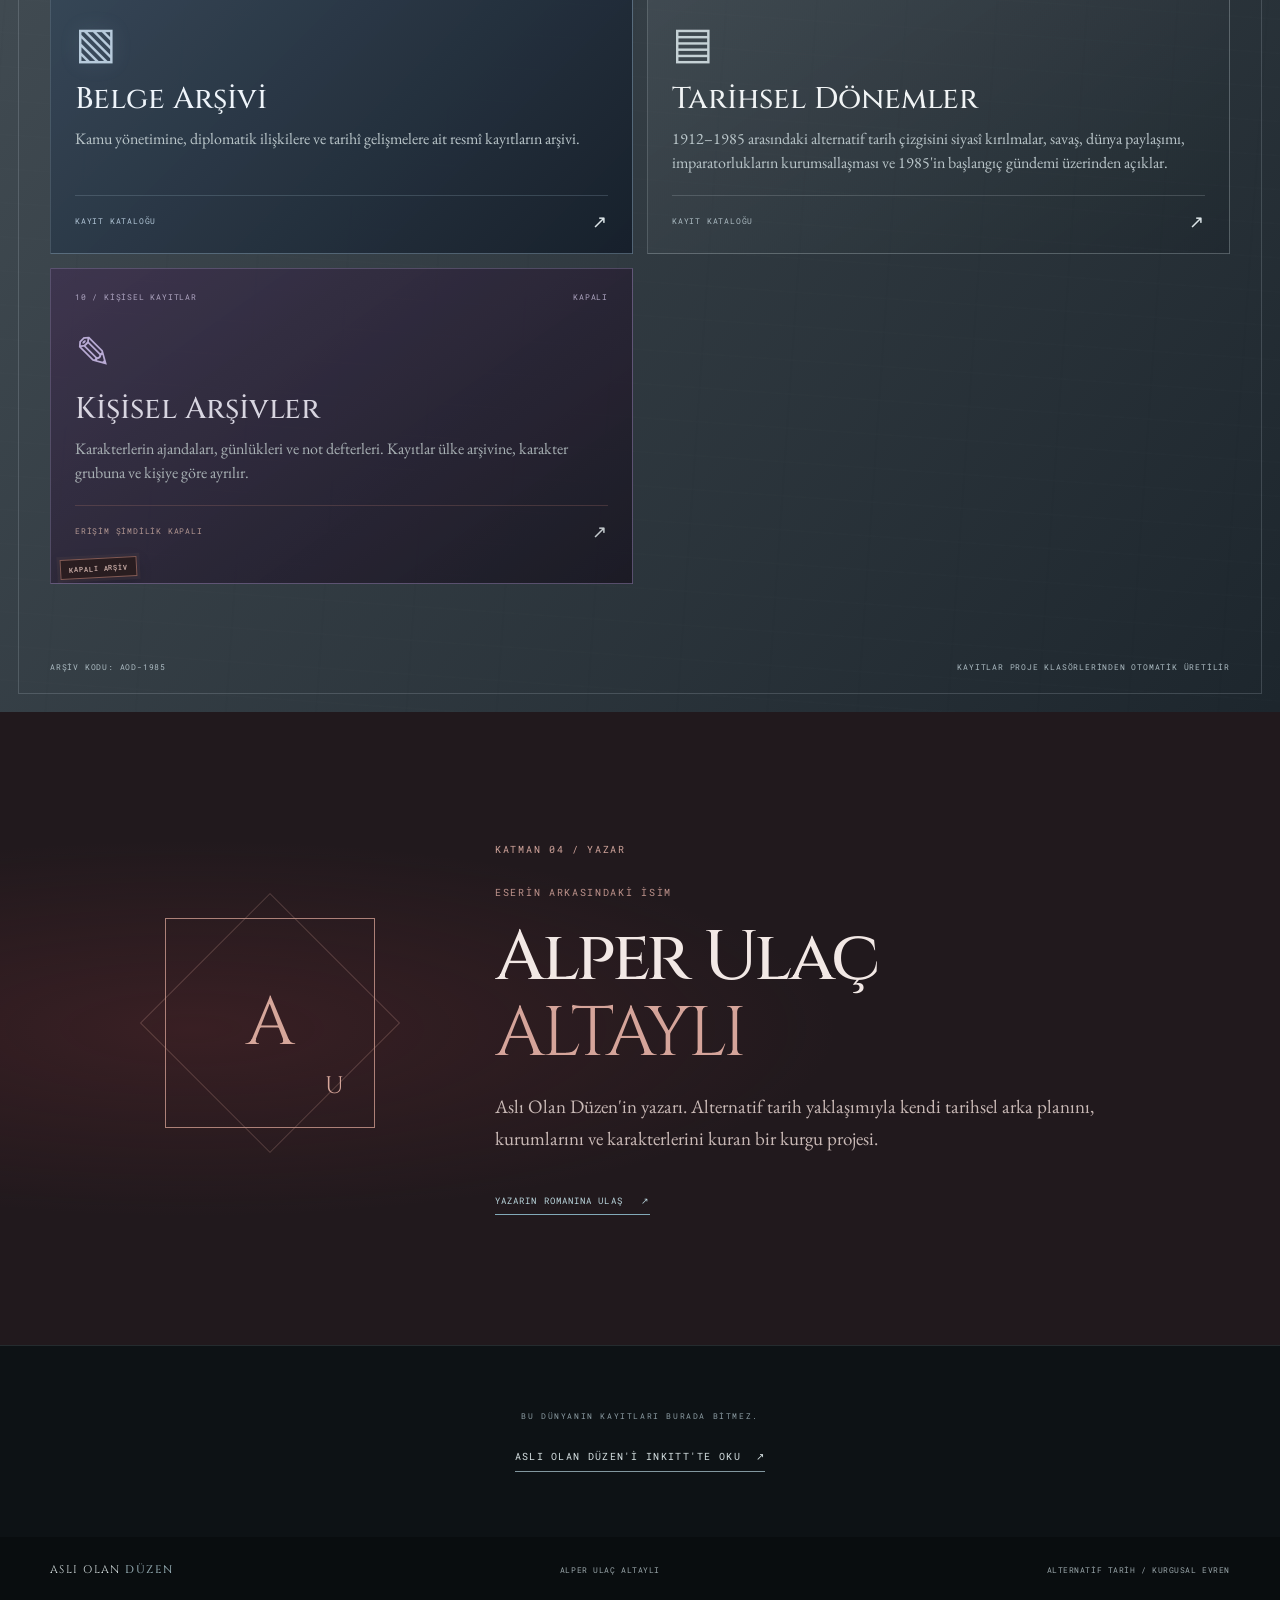
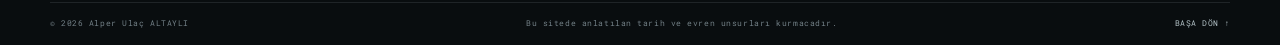
==== commit 252ddc29: "perf+feat(archive): index.html" ====
--- a/index.html
+++ b/index.html
@@ -223,6 +223,9 @@
             <button id="archive-search-clear" type="button">TEMİZLE</button>
           </div>
           <p class="archive-search-status" id="archive-search-status" aria-live="polite">Aramak istediğin kelimeyi yaz.</p>
+          <noscript>
+            <p class="archive-search-status">Arşiv dizini için JavaScript gerekir. Bölümlere doğrudan ulaşmak için: <a href="galeri.html">görsel arşiv</a> · <a href="sesler.html">ses arşivi</a> · <a href="dosya-merkezi.html">dosya merkezi</a> · <a href="archives.json">arşiv verisi</a>.</p>
+          </noscript>
           <div class="archive-search-results" id="archive-search-results" hidden></div>
         </div>
         <section class="archive-discovery" aria-labelledby="archive-discovery-title">
--- a/assets/css/site-enhancements.css
+++ b/assets/css/site-enhancements.css
@@ -37,3 +37,26 @@
 @media(max-width:980px){.global-search-trigger{min-height:36px;padding:0 10px}.global-search-trigger kbd{display:none}}
 @media(max-width:680px){.global-search-trigger{width:38px;min-width:38px;padding:0}.global-search-trigger span{display:none}.site-search-overlay{padding:5vh 10px 14px}.site-search-dialog{max-height:90vh}.site-search-top,.site-search-field-wrap{padding-left:14px;padding-right:14px}.site-search-hints,.site-search-filters,.site-search-status{padding-left:14px;padding-right:14px}.site-search-results{padding-left:14px;padding-right:14px}.site-search-result strong{font-size:16px}.archive-record-tools{align-items:flex-start;flex-direction:column}}
 @media(prefers-reduced-motion:reduce){html{scroll-behavior:auto!important}*,*::before,*::after{animation-duration:.01ms!important;animation-iteration-count:1!important;transition-duration:.01ms!important;scroll-behavior:auto!important}}
+
+/* Use the novel cover as the navigation mark throughout the site. */
+.brand-mark {
+    width: 32px;
+    height: 46px;
+    flex: 0 0 32px;
+    overflow: hidden;
+    border: 1px solid rgba(255, 240, 220, .58);
+    background: #17110e;
+}
+.brand-mark picture {
+    display: block;
+    width: 100%;
+    height: 100%;
+}
+.brand-mark img {
+    display: block;
+    width: 100%;
+    height: 100%;
+    object-fit: cover;
+    object-position: center;
+    padding: 0;
+}
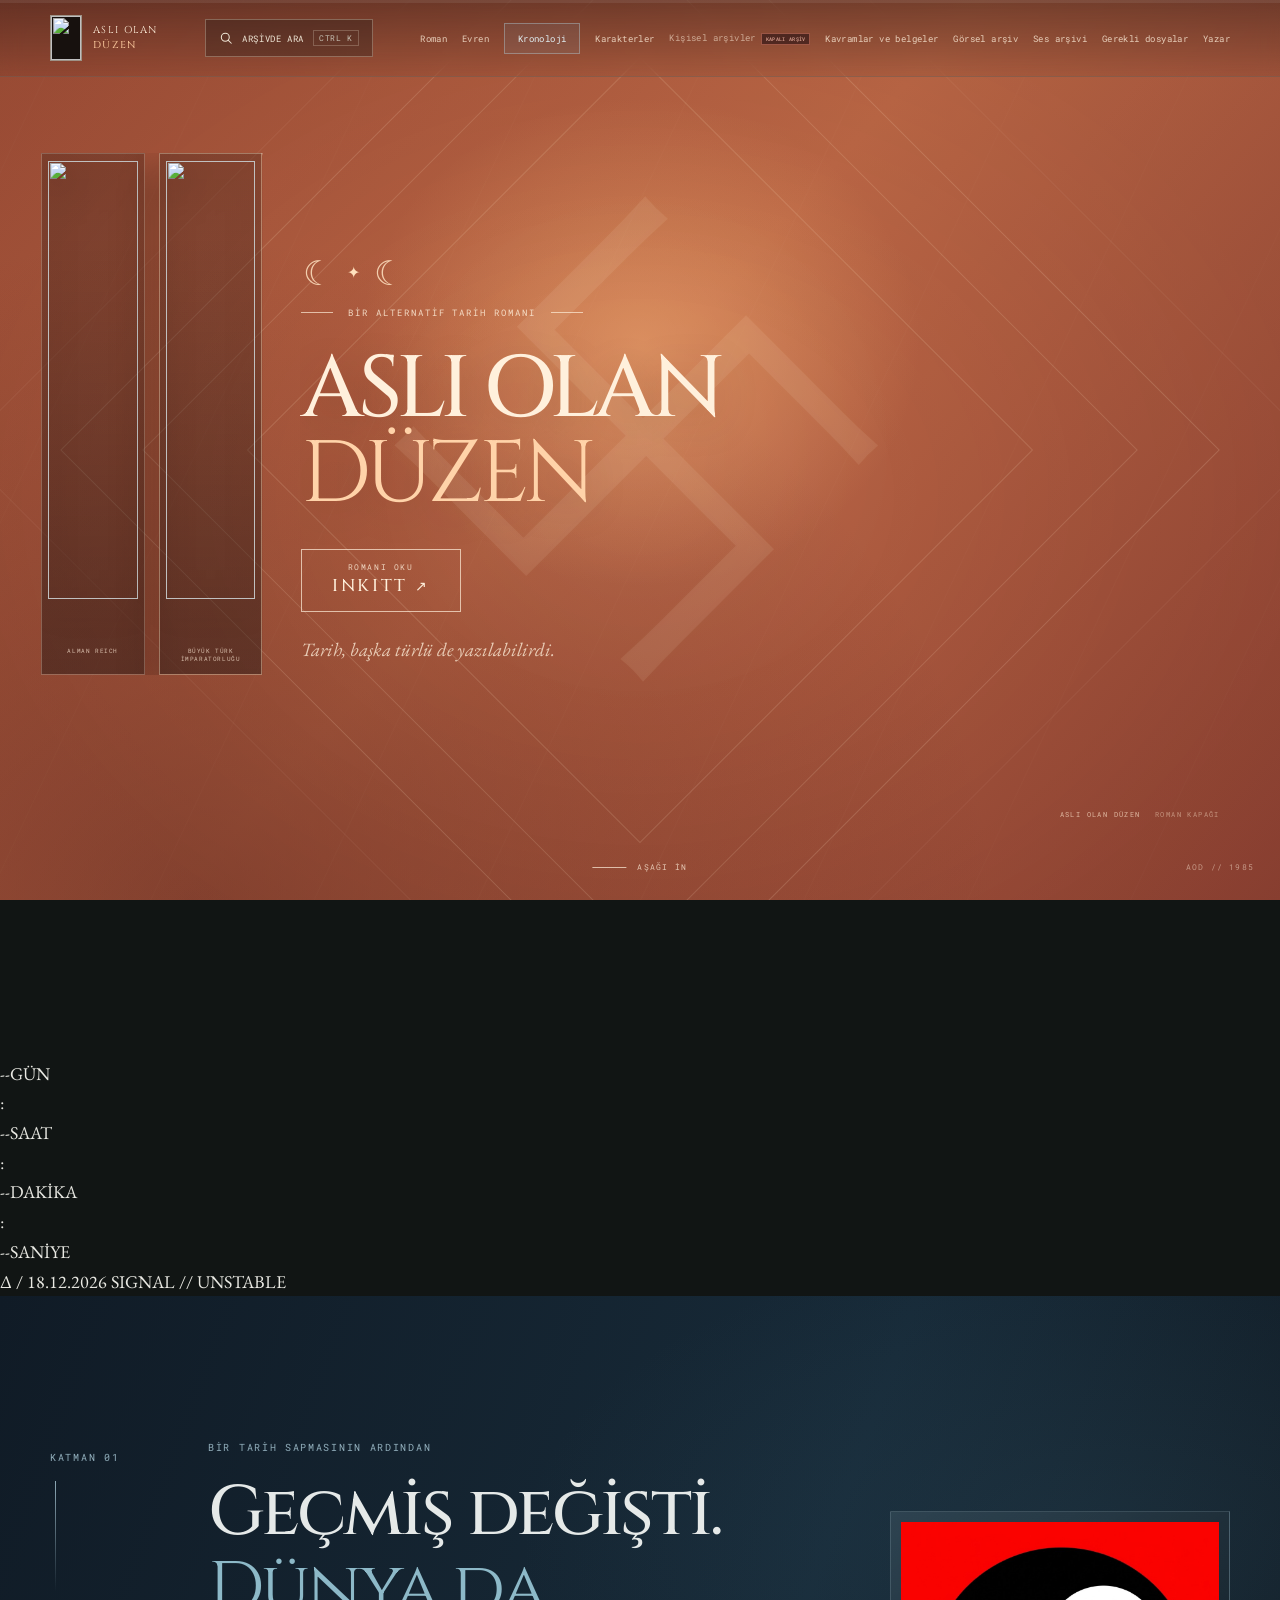
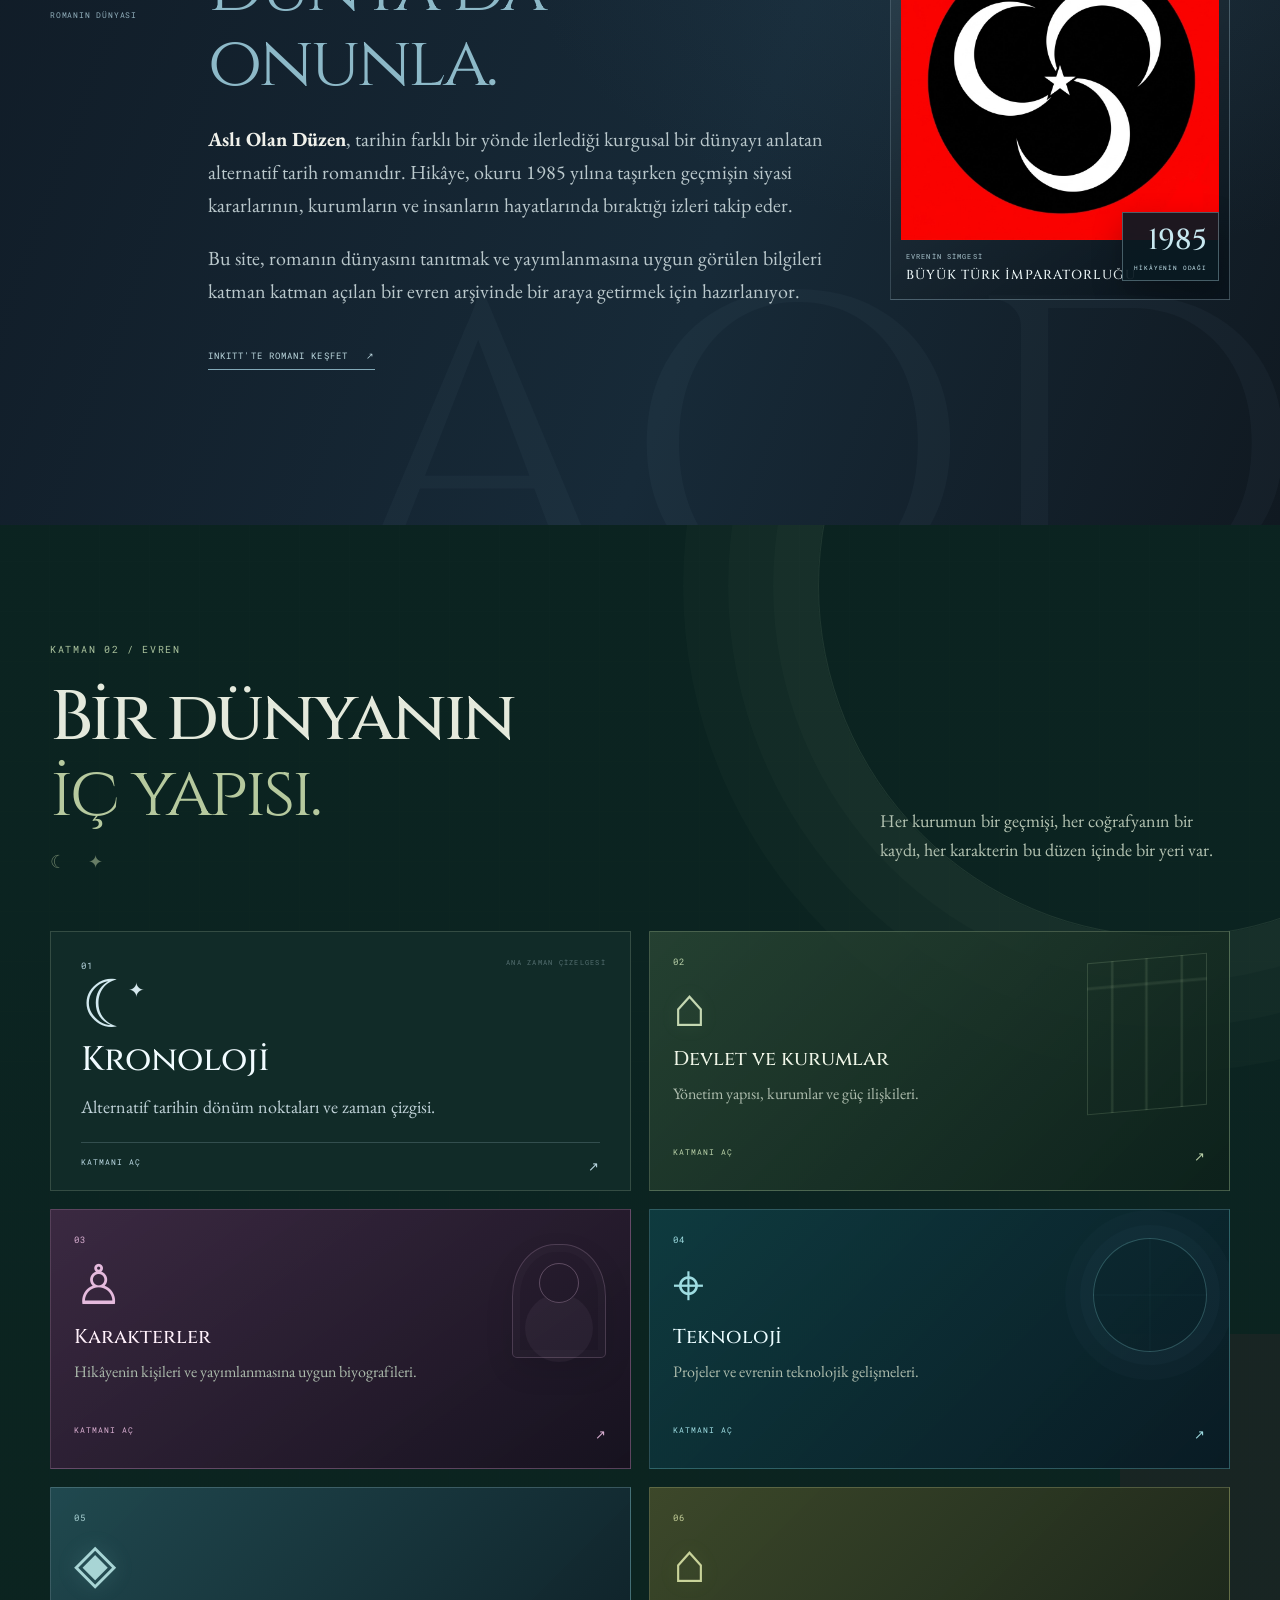
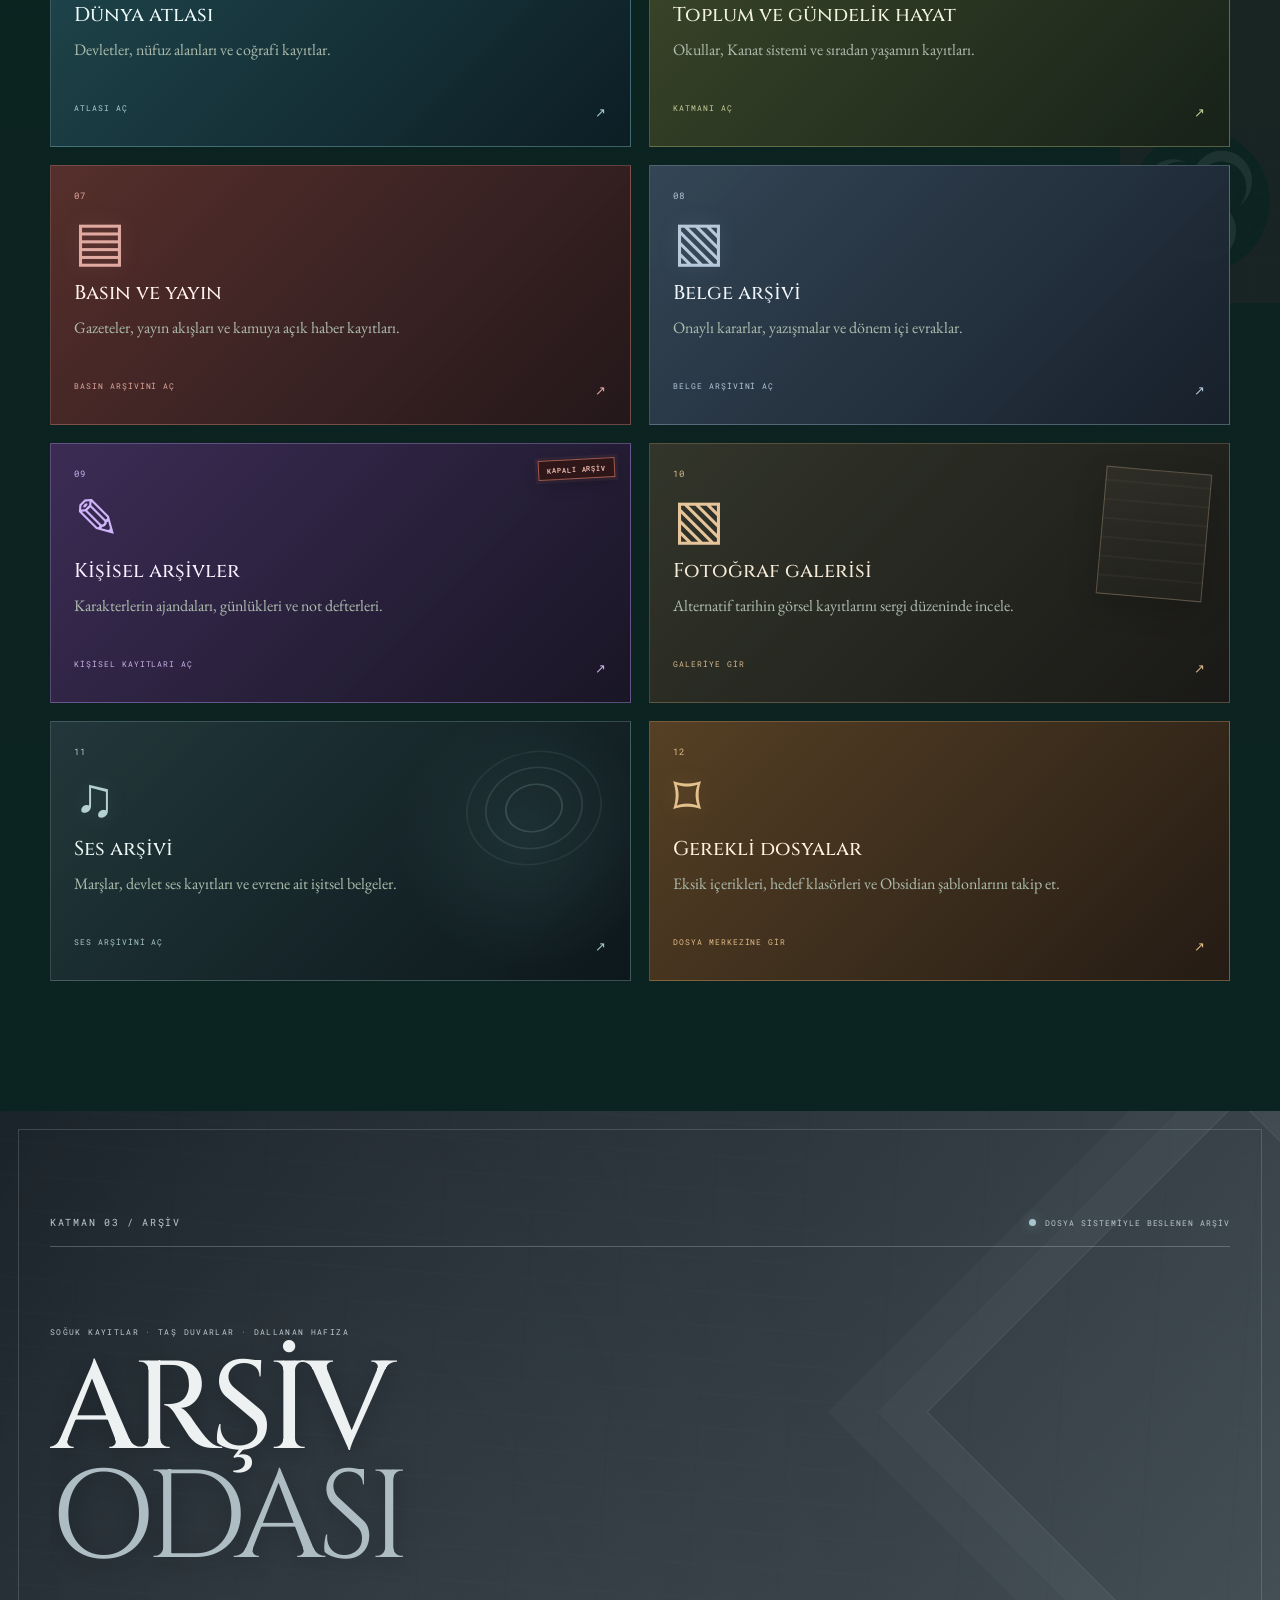
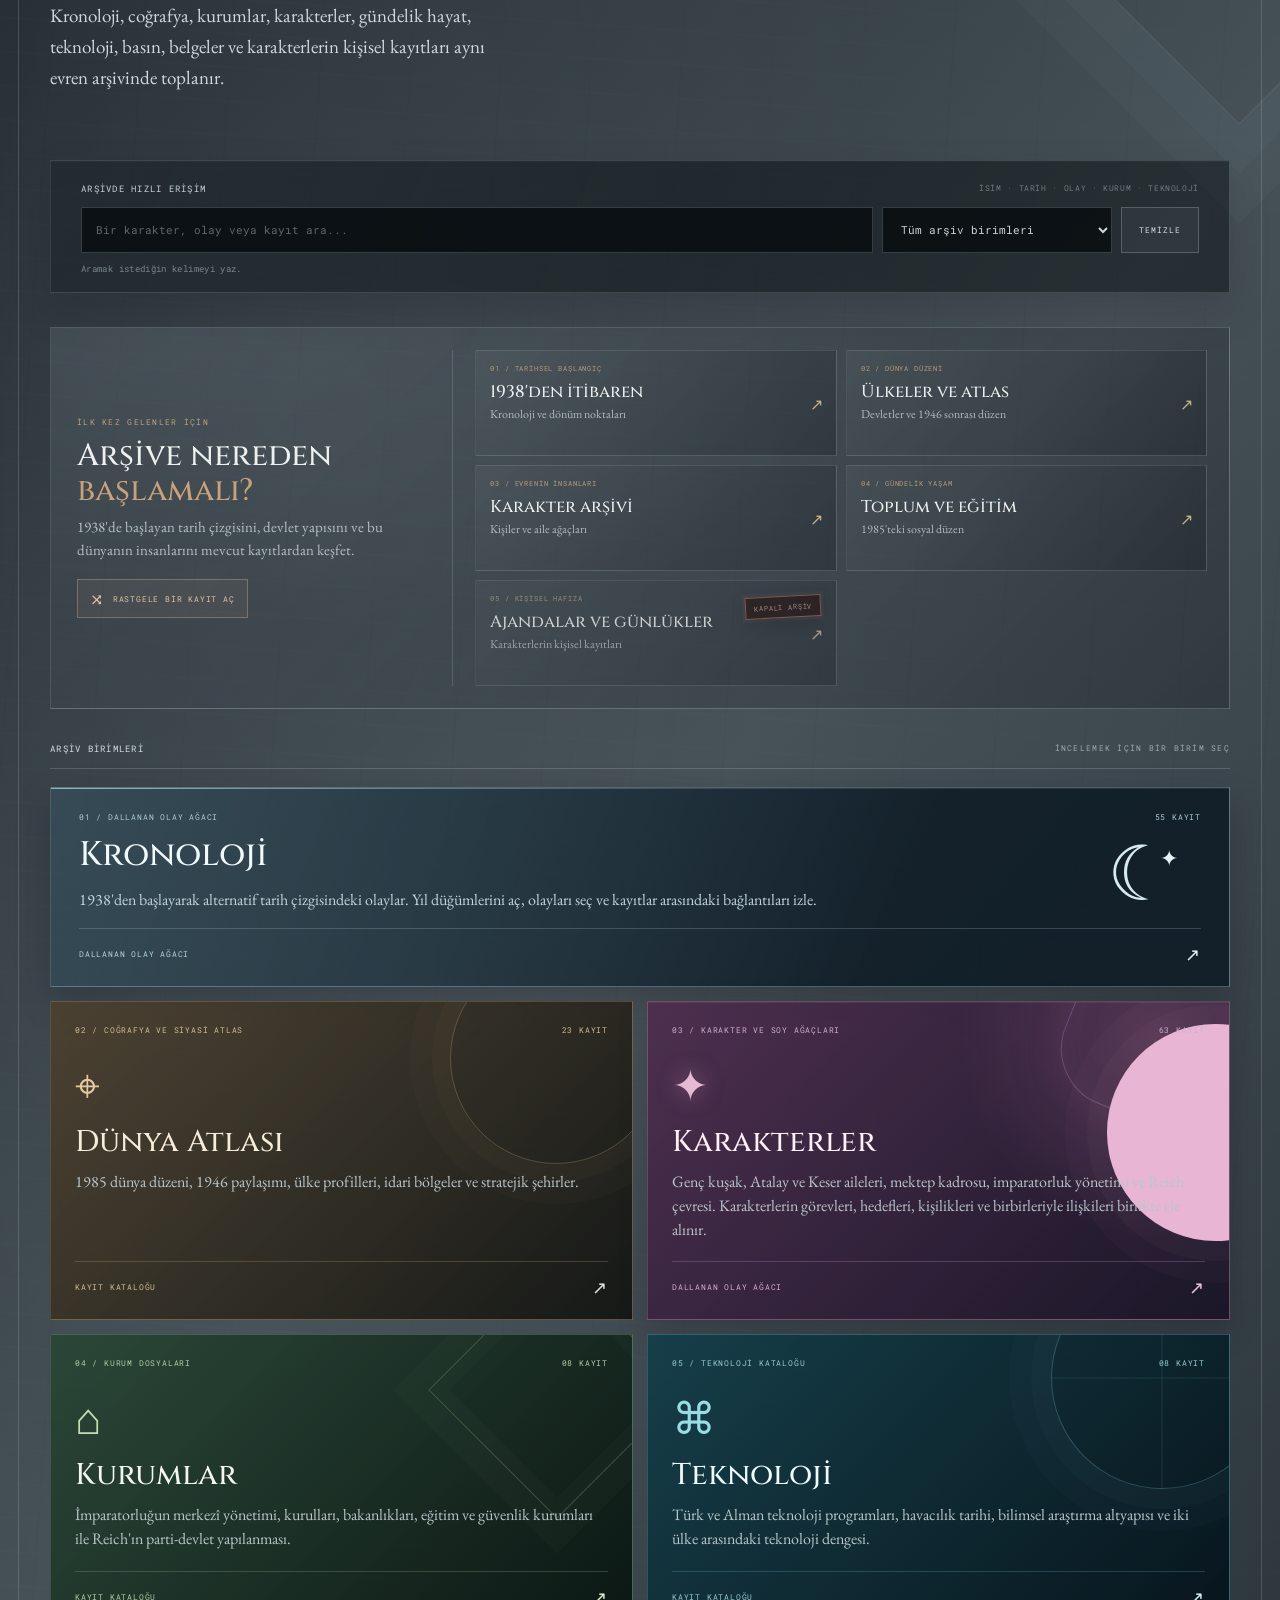
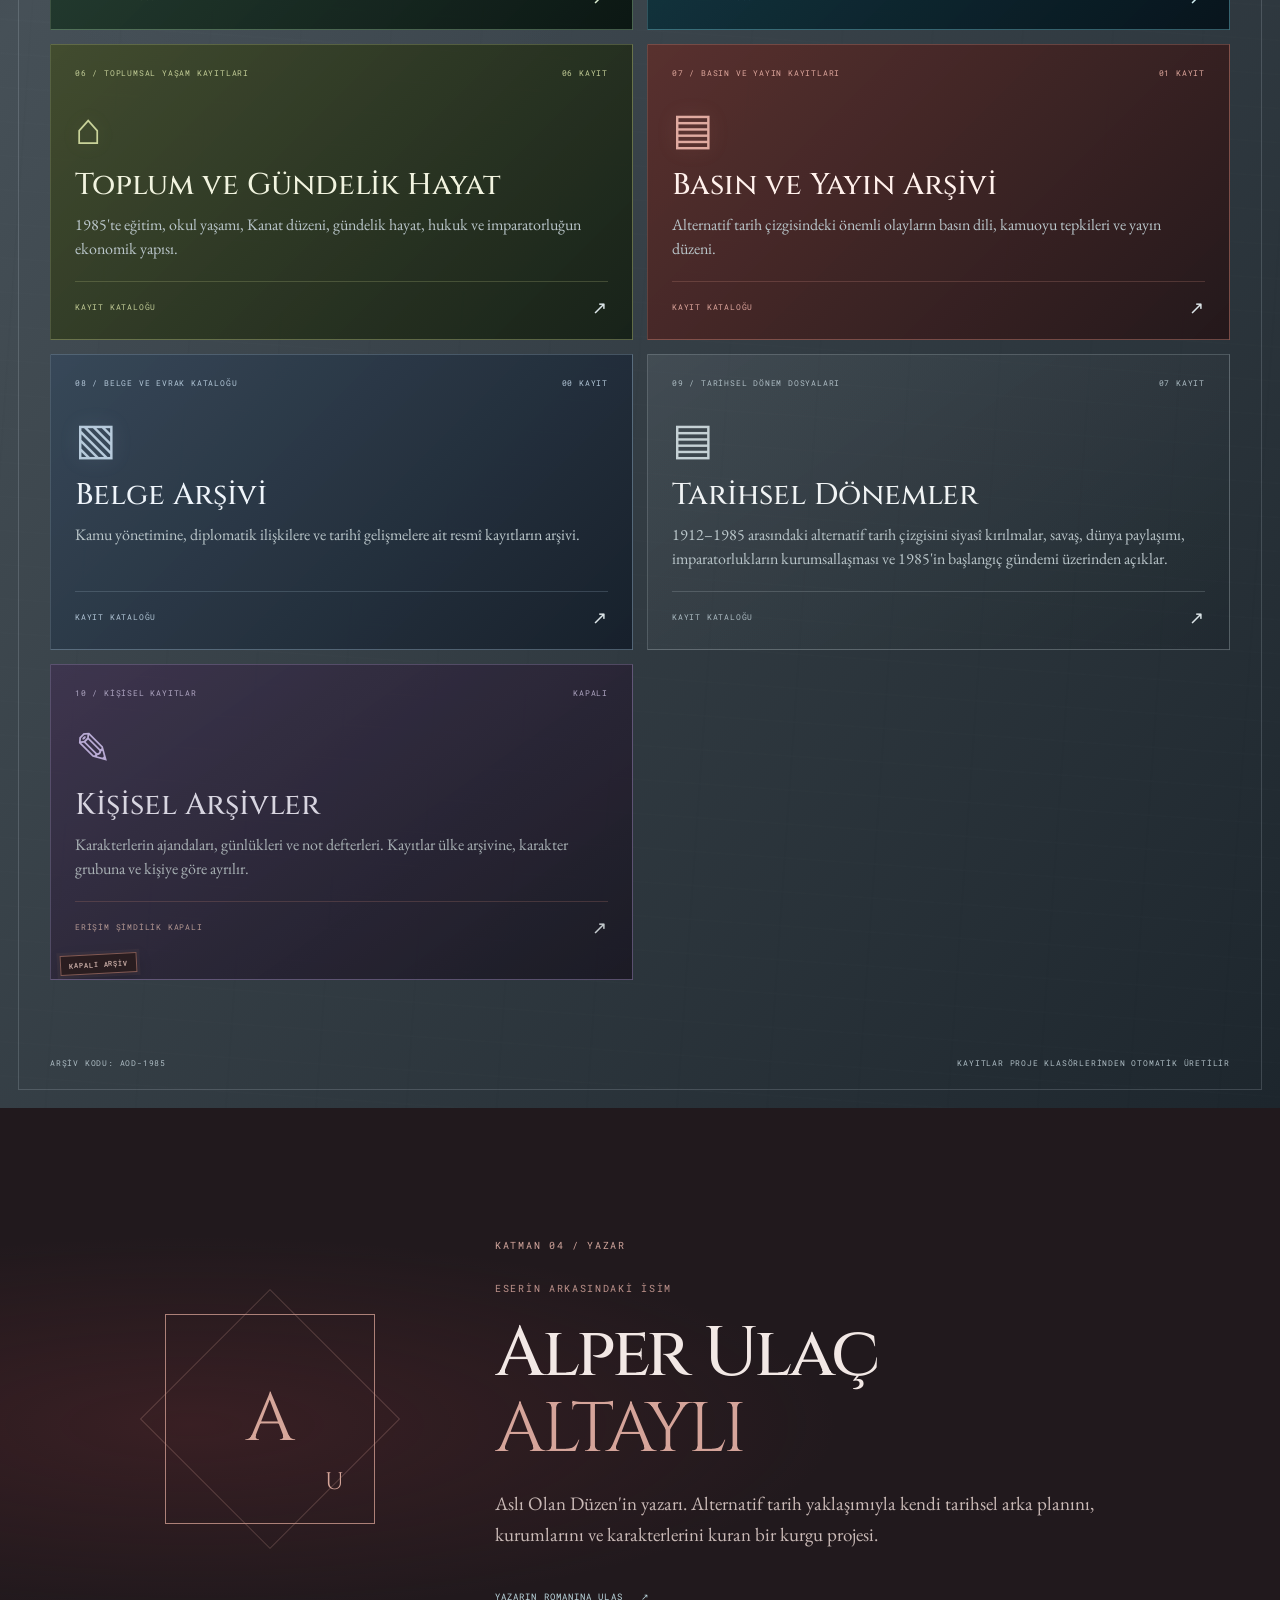
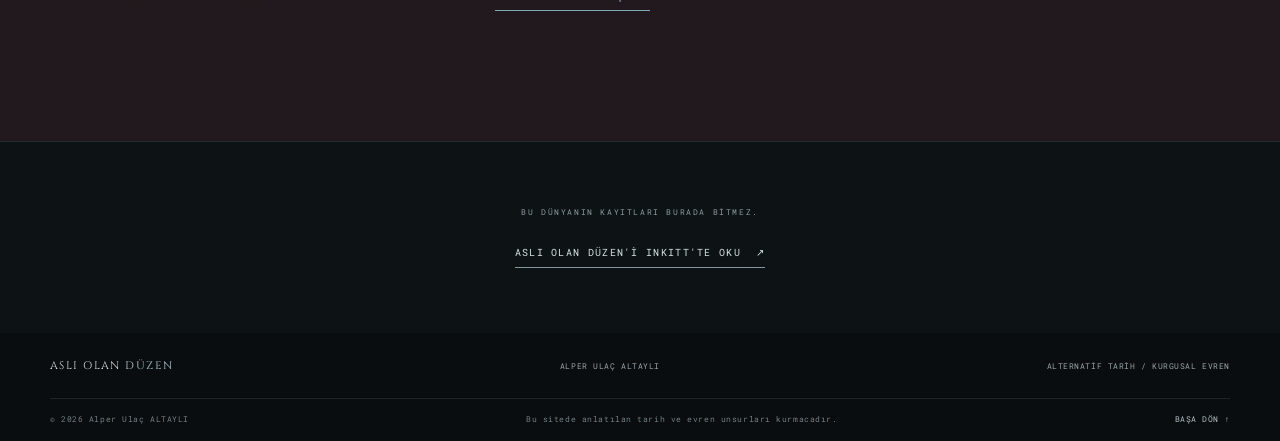
==== commit 55c364d9: "Add mysterious cosmic release countdown to homepage" ====
--- a/index.html
+++ b/index.html
@@ -25,6 +25,7 @@
   <meta name="twitter:card" content="summary_large_image">
   <link rel="stylesheet" href="assets/css/style.css?v=20261123-personal-archive-lock">
   <link rel="stylesheet" href="assets/css/site-enhancements.css?v=20261121-aod2">
+  <link rel="stylesheet" href="assets/css/countdown.css?v=20261128-cosmic-rift">
   <link rel="stylesheet" href="assets/css/audio.css?v=20261122-shared-country-ui">
   <script type="application/ld+json">
   {
@@ -106,6 +107,28 @@
       <div class="welcome-coordinates" aria-hidden="true">AOD // 1985</div>
     </section>
 
+    <section class="cosmic-countdown" id="cosmic-countdown" aria-label="Geri sayım">
+      <canvas class="cosmic-countdown-canvas" id="cosmic-countdown-canvas" aria-hidden="true"></canvas>
+      <div class="cosmic-countdown-nebula cosmic-countdown-nebula-a" aria-hidden="true"></div>
+      <div class="cosmic-countdown-nebula cosmic-countdown-nebula-b" aria-hidden="true"></div>
+      <div class="cosmic-countdown-rift" aria-hidden="true">
+        <span class="rift-core"></span><span class="rift-edge rift-edge-left"></span><span class="rift-edge rift-edge-right"></span>
+      </div>
+      <div class="cosmic-countdown-content">
+        <div class="cosmic-countdown-values" role="timer" aria-live="off" aria-label="Geri sayım">
+          <div class="cosmic-time-unit"><span class="cosmic-time-value" id="cosmic-days">--</span><span class="cosmic-time-label">GÜN</span></div>
+          <span class="cosmic-time-separator" aria-hidden="true">:</span>
+          <div class="cosmic-time-unit"><span class="cosmic-time-value" id="cosmic-hours">--</span><span class="cosmic-time-label">SAAT</span></div>
+          <span class="cosmic-time-separator" aria-hidden="true">:</span>
+          <div class="cosmic-time-unit"><span class="cosmic-time-value" id="cosmic-minutes">--</span><span class="cosmic-time-label">DAKİKA</span></div>
+          <span class="cosmic-time-separator" aria-hidden="true">:</span>
+          <div class="cosmic-time-unit"><span class="cosmic-time-value" id="cosmic-seconds">--</span><span class="cosmic-time-label">SANİYE</span></div>
+        </div>
+      </div>
+      <span class="cosmic-countdown-coordinate cosmic-coordinate-left" aria-hidden="true">Δ / 18.12.2026</span>
+      <span class="cosmic-countdown-coordinate cosmic-coordinate-right" aria-hidden="true">SIGNAL // UNSTABLE</span>
+    </section>
+
     <section class="roman-layer" id="roman">
       <div class="container roman-layout">
         <div class="roman-index">
@@ -223,9 +246,6 @@
             <button id="archive-search-clear" type="button">TEMİZLE</button>
           </div>
           <p class="archive-search-status" id="archive-search-status" aria-live="polite">Aramak istediğin kelimeyi yaz.</p>
-          <noscript>
-            <p class="archive-search-status">Arşiv dizini için JavaScript gerekir. Bölümlere doğrudan ulaşmak için: <a href="galeri.html">görsel arşiv</a> · <a href="sesler.html">ses arşivi</a> · <a href="dosya-merkezi.html">dosya merkezi</a> · <a href="archives.json">arşiv verisi</a>.</p>
-          </noscript>
           <div class="archive-search-results" id="archive-search-results" hidden></div>
         </div>
         <section class="archive-discovery" aria-labelledby="archive-discovery-title">
@@ -373,6 +393,7 @@
   <script type="application/json" id="archive-access">
   {"personal-records": false}
   </script>
+  <script src="assets/js/countdown.js?v=20261128-cosmic-rift" defer></script>
   <script src="assets/js/main.js?v=20261126-expanded-lore" defer></script>
   <script src="assets/js/site-search.js?v=20261121-aod2" defer></script>
 </body>
